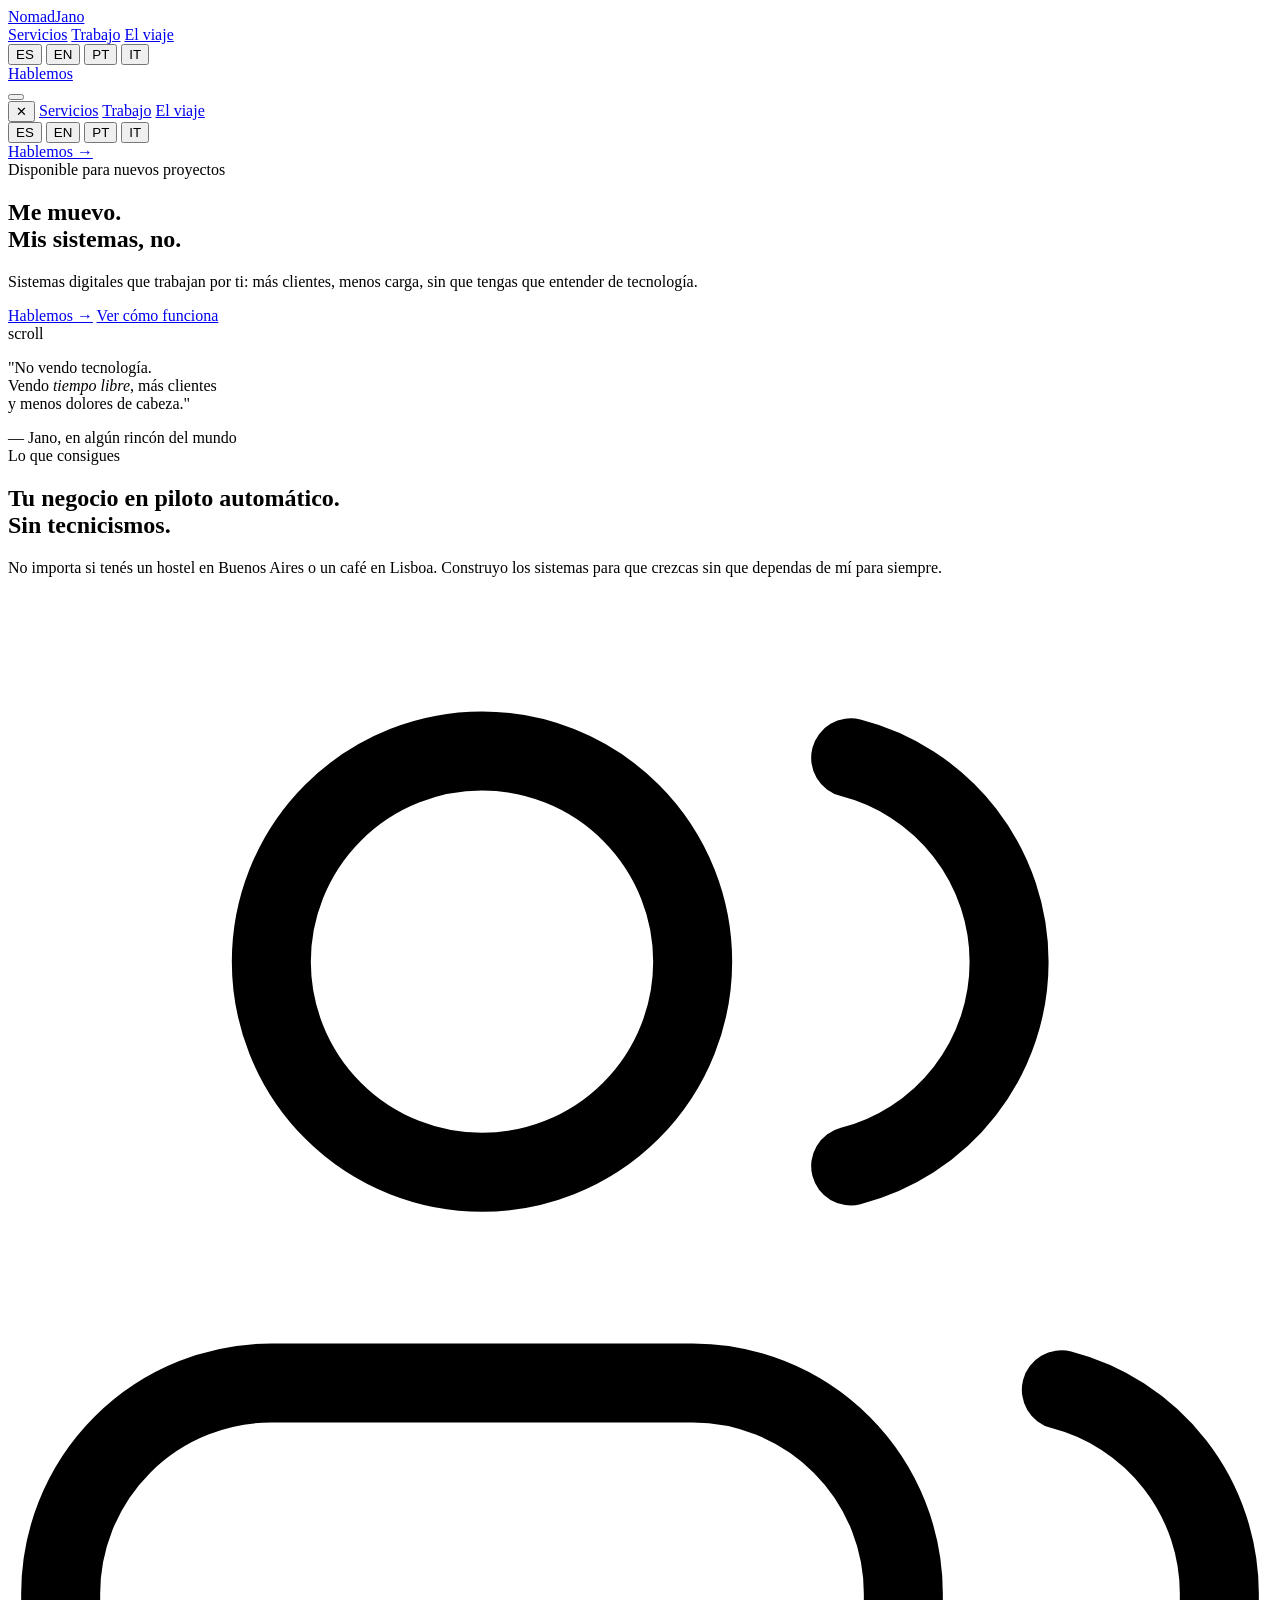
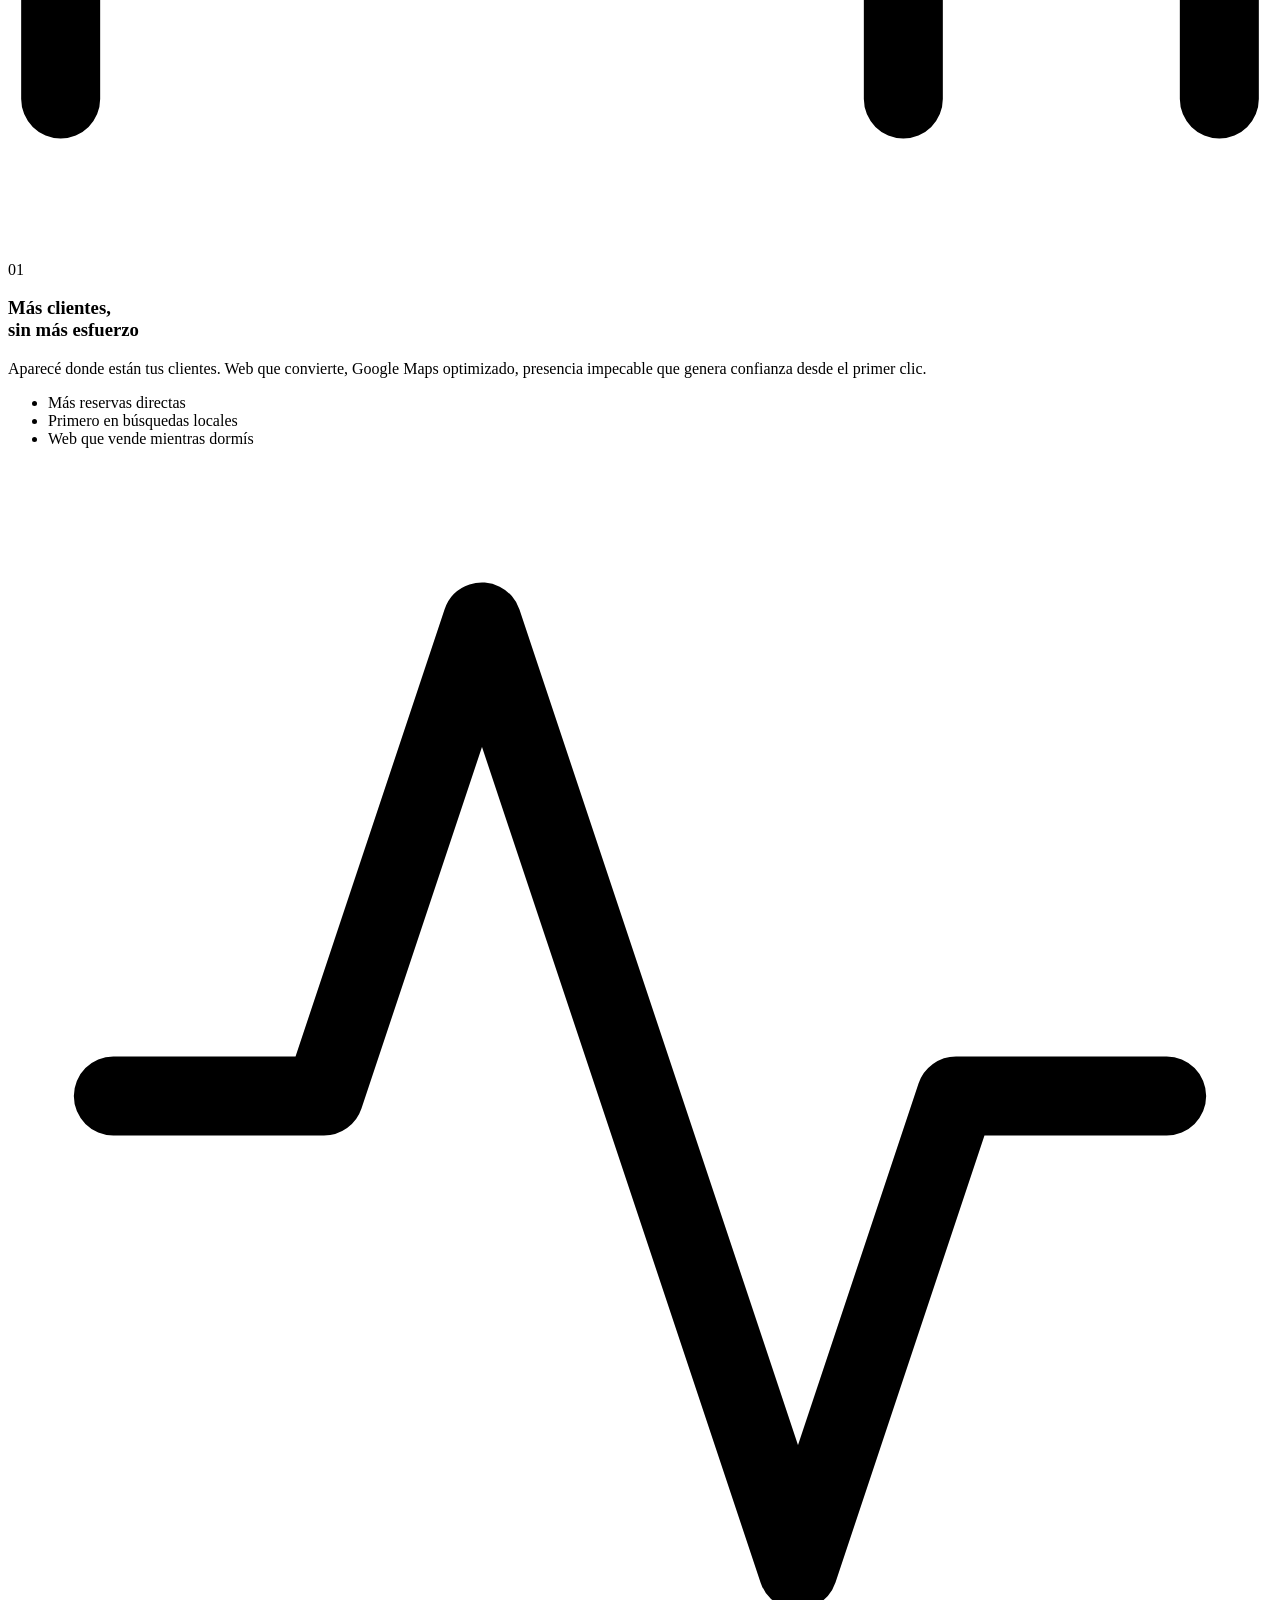
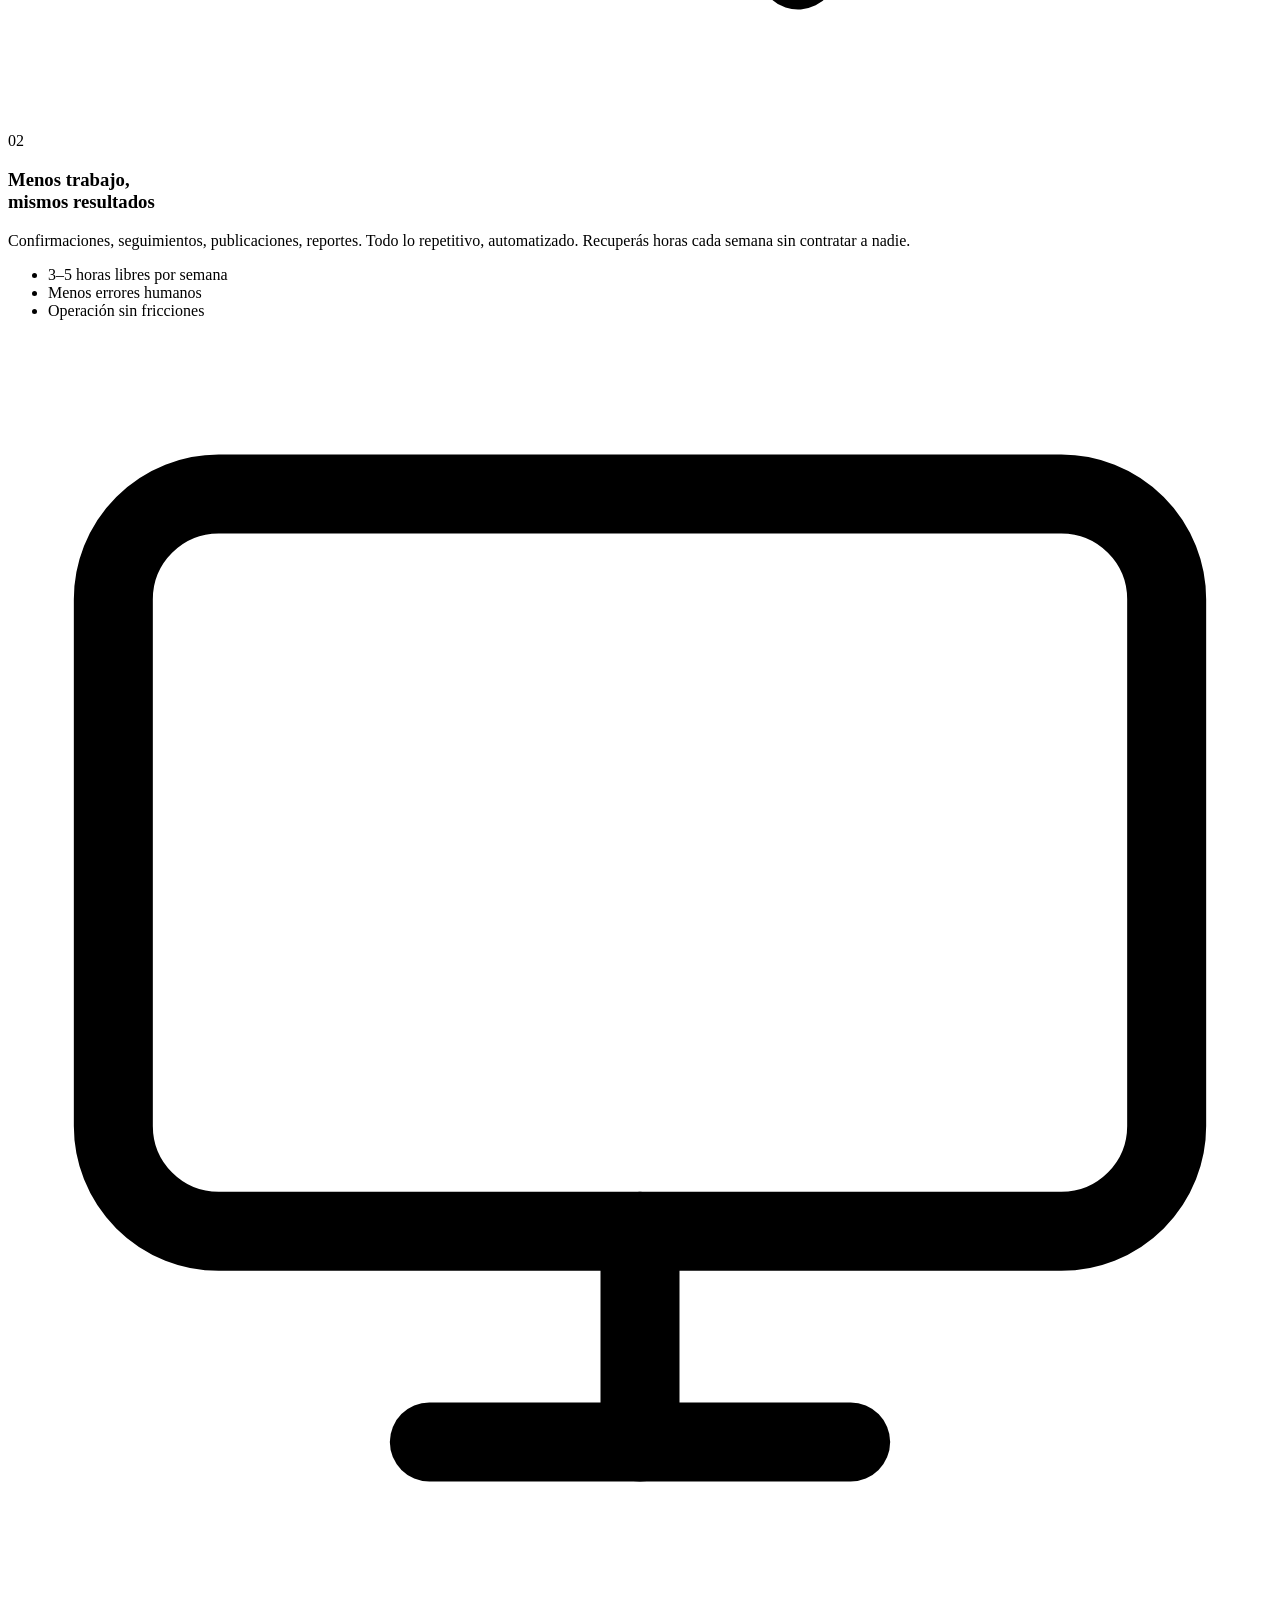
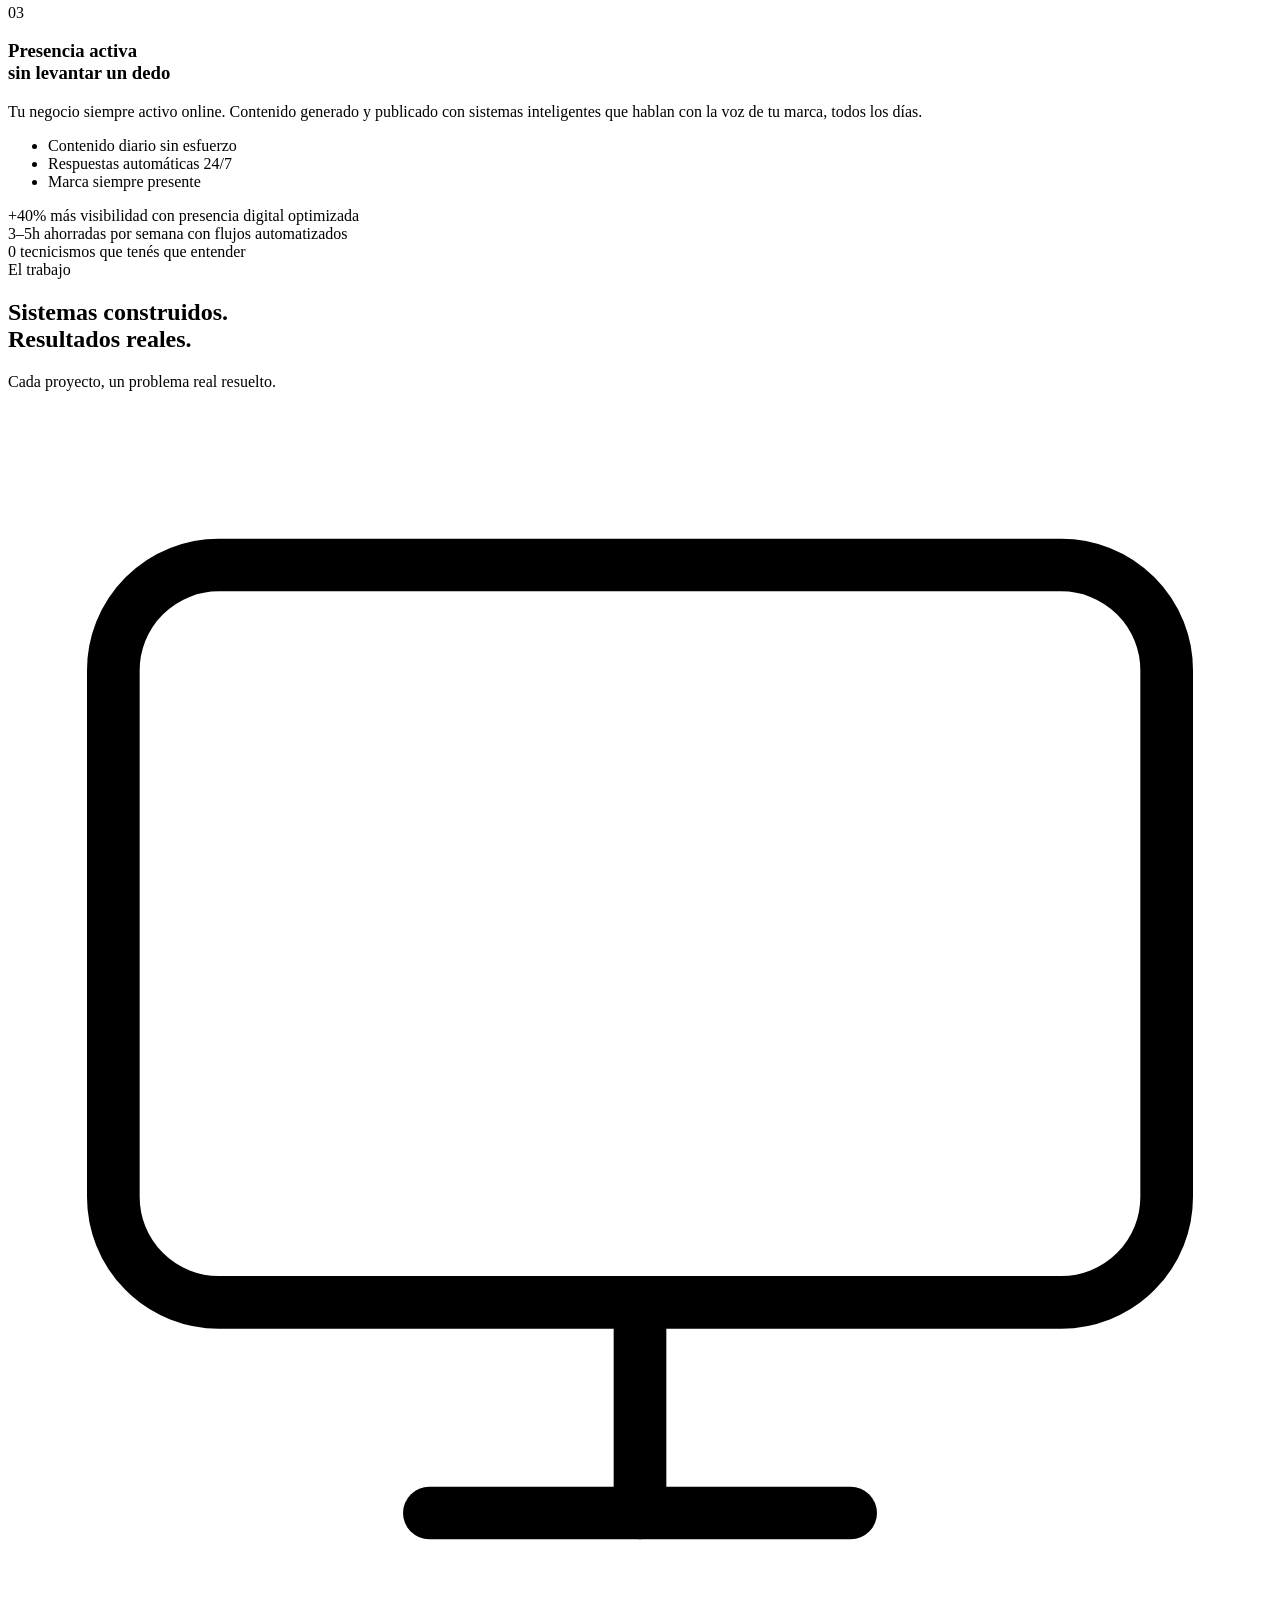
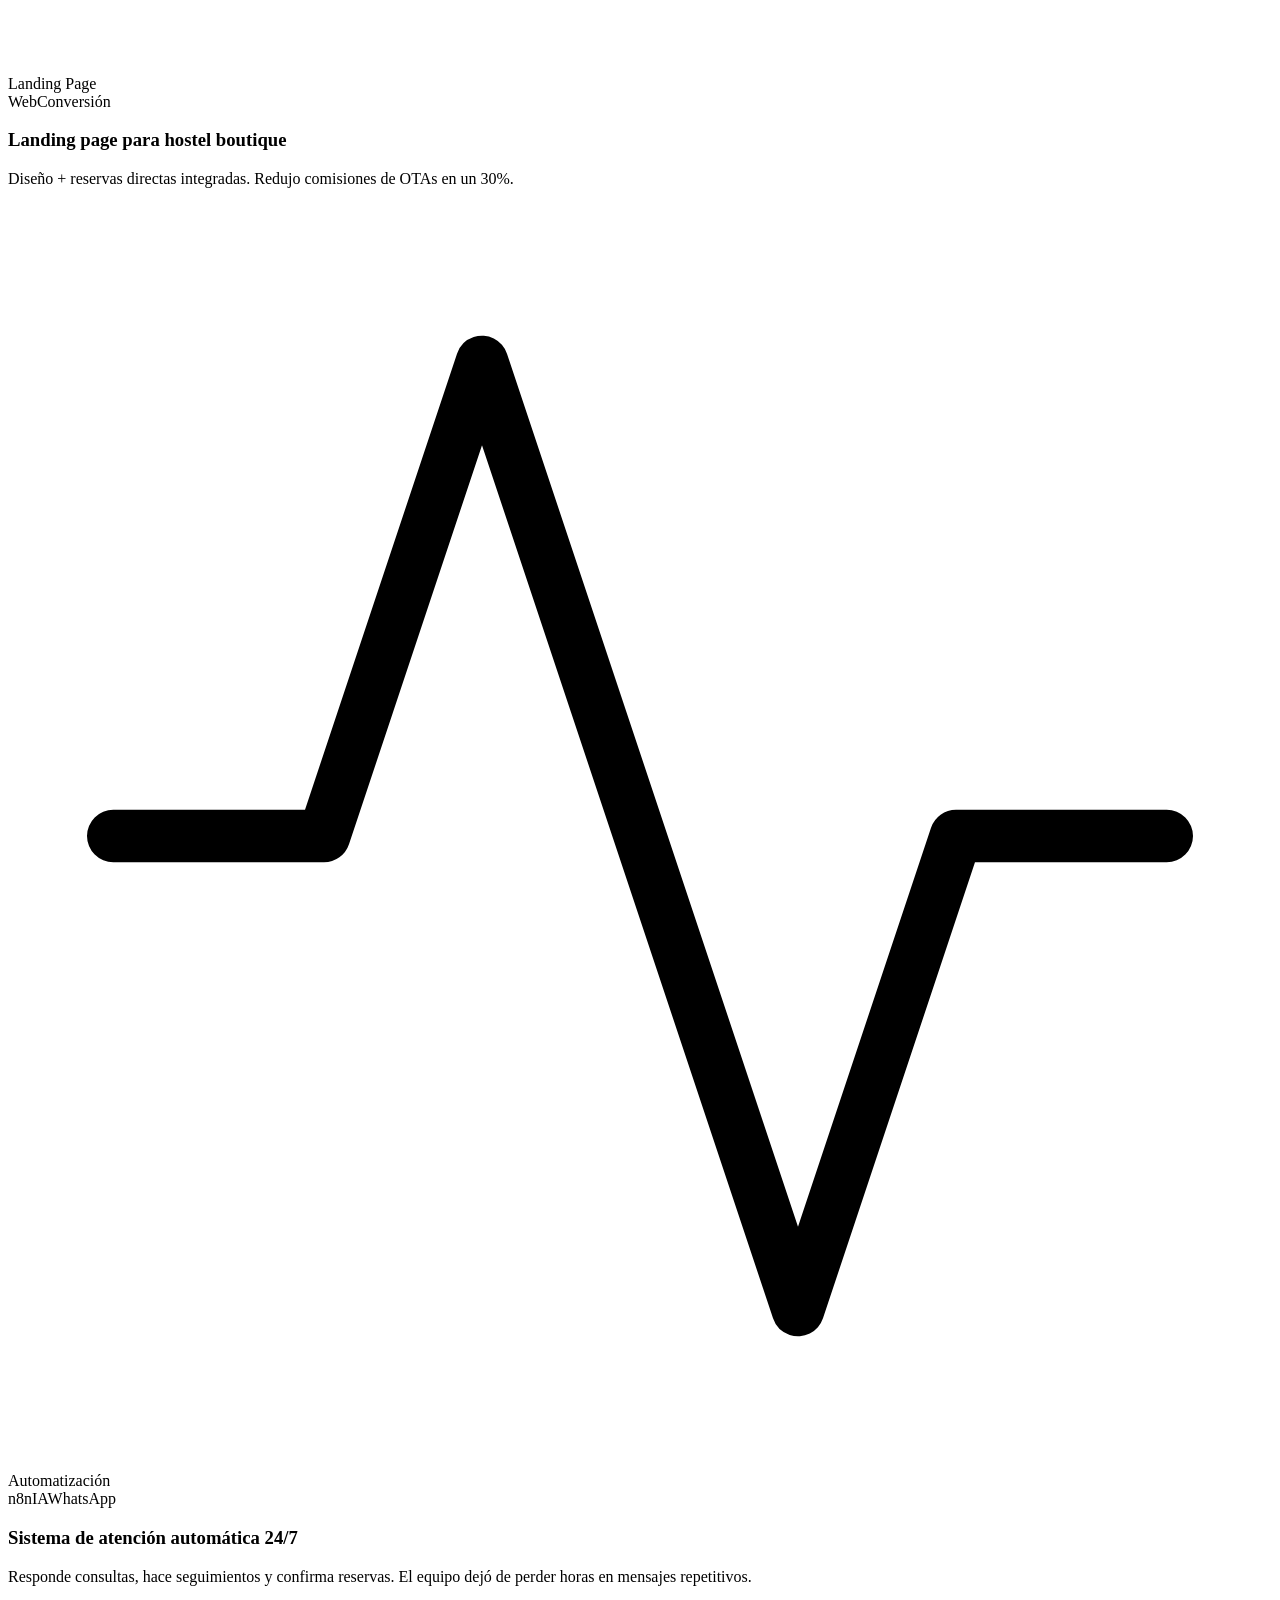
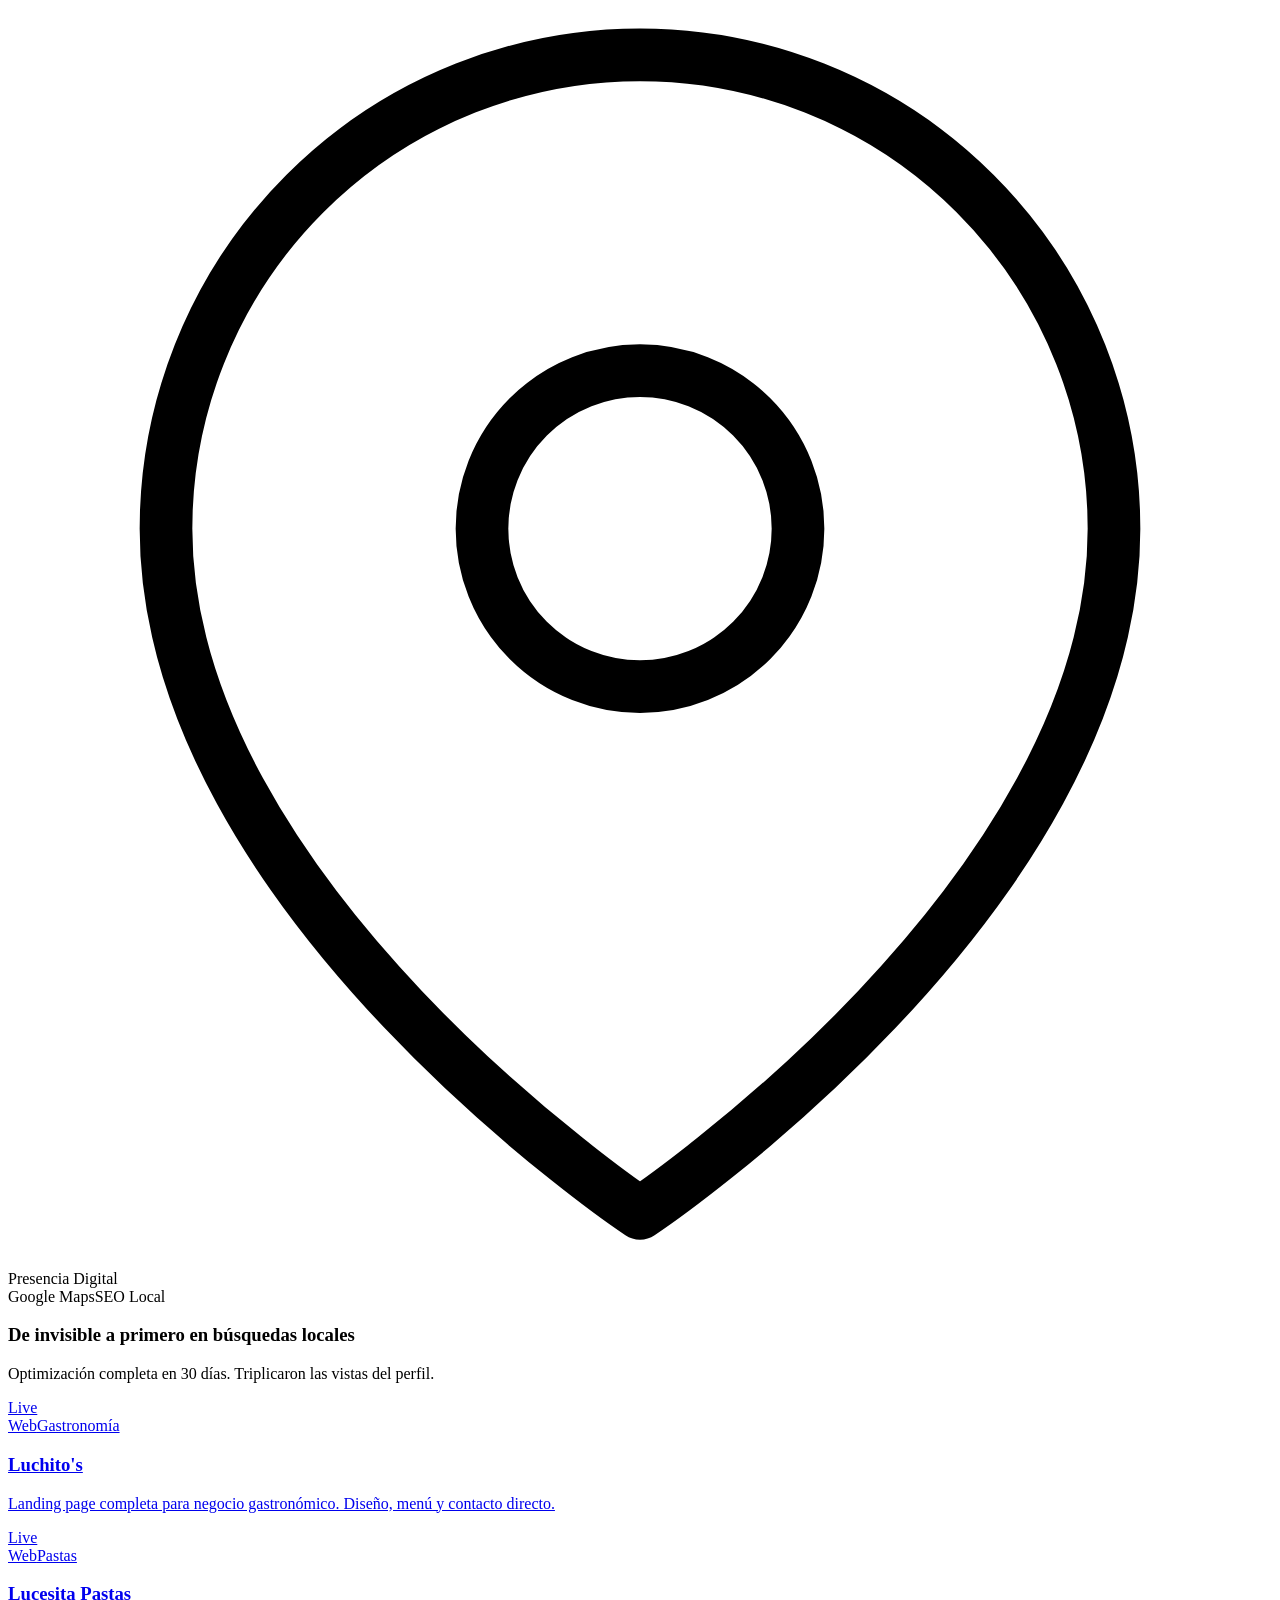
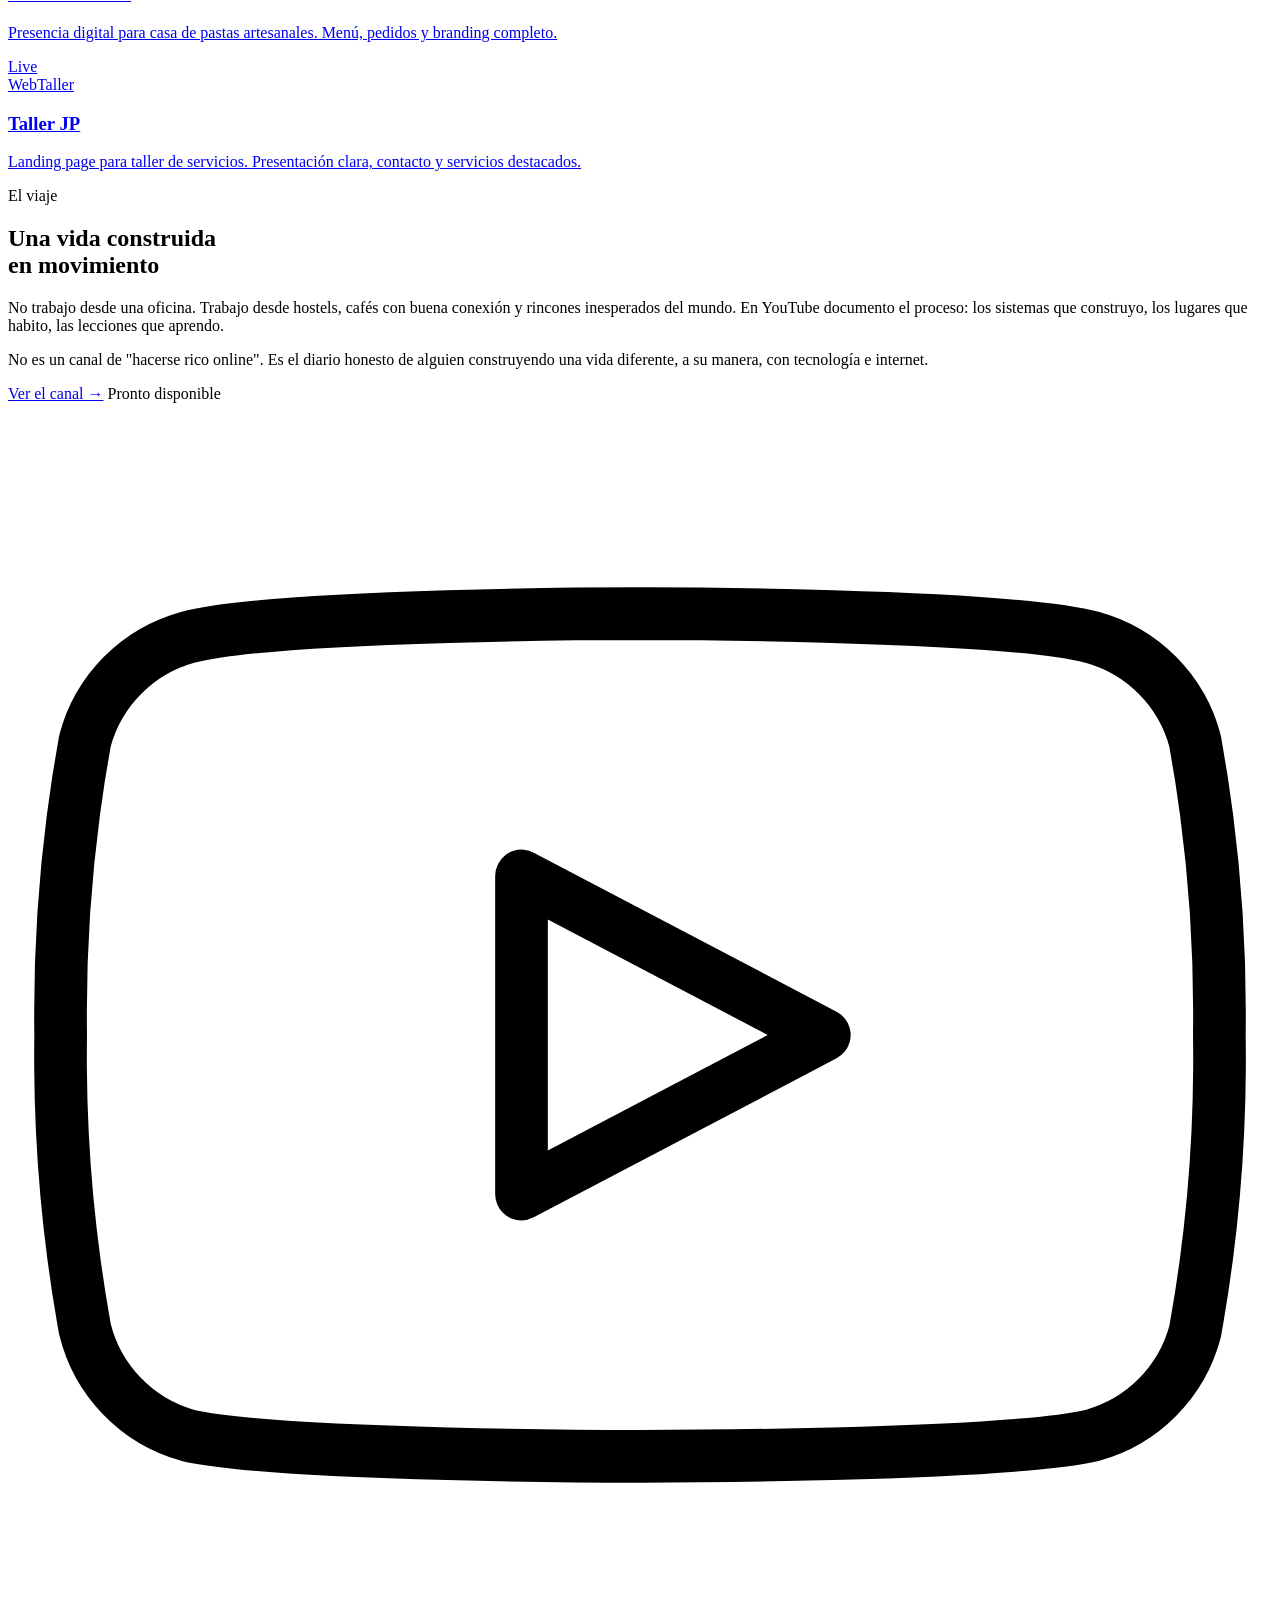
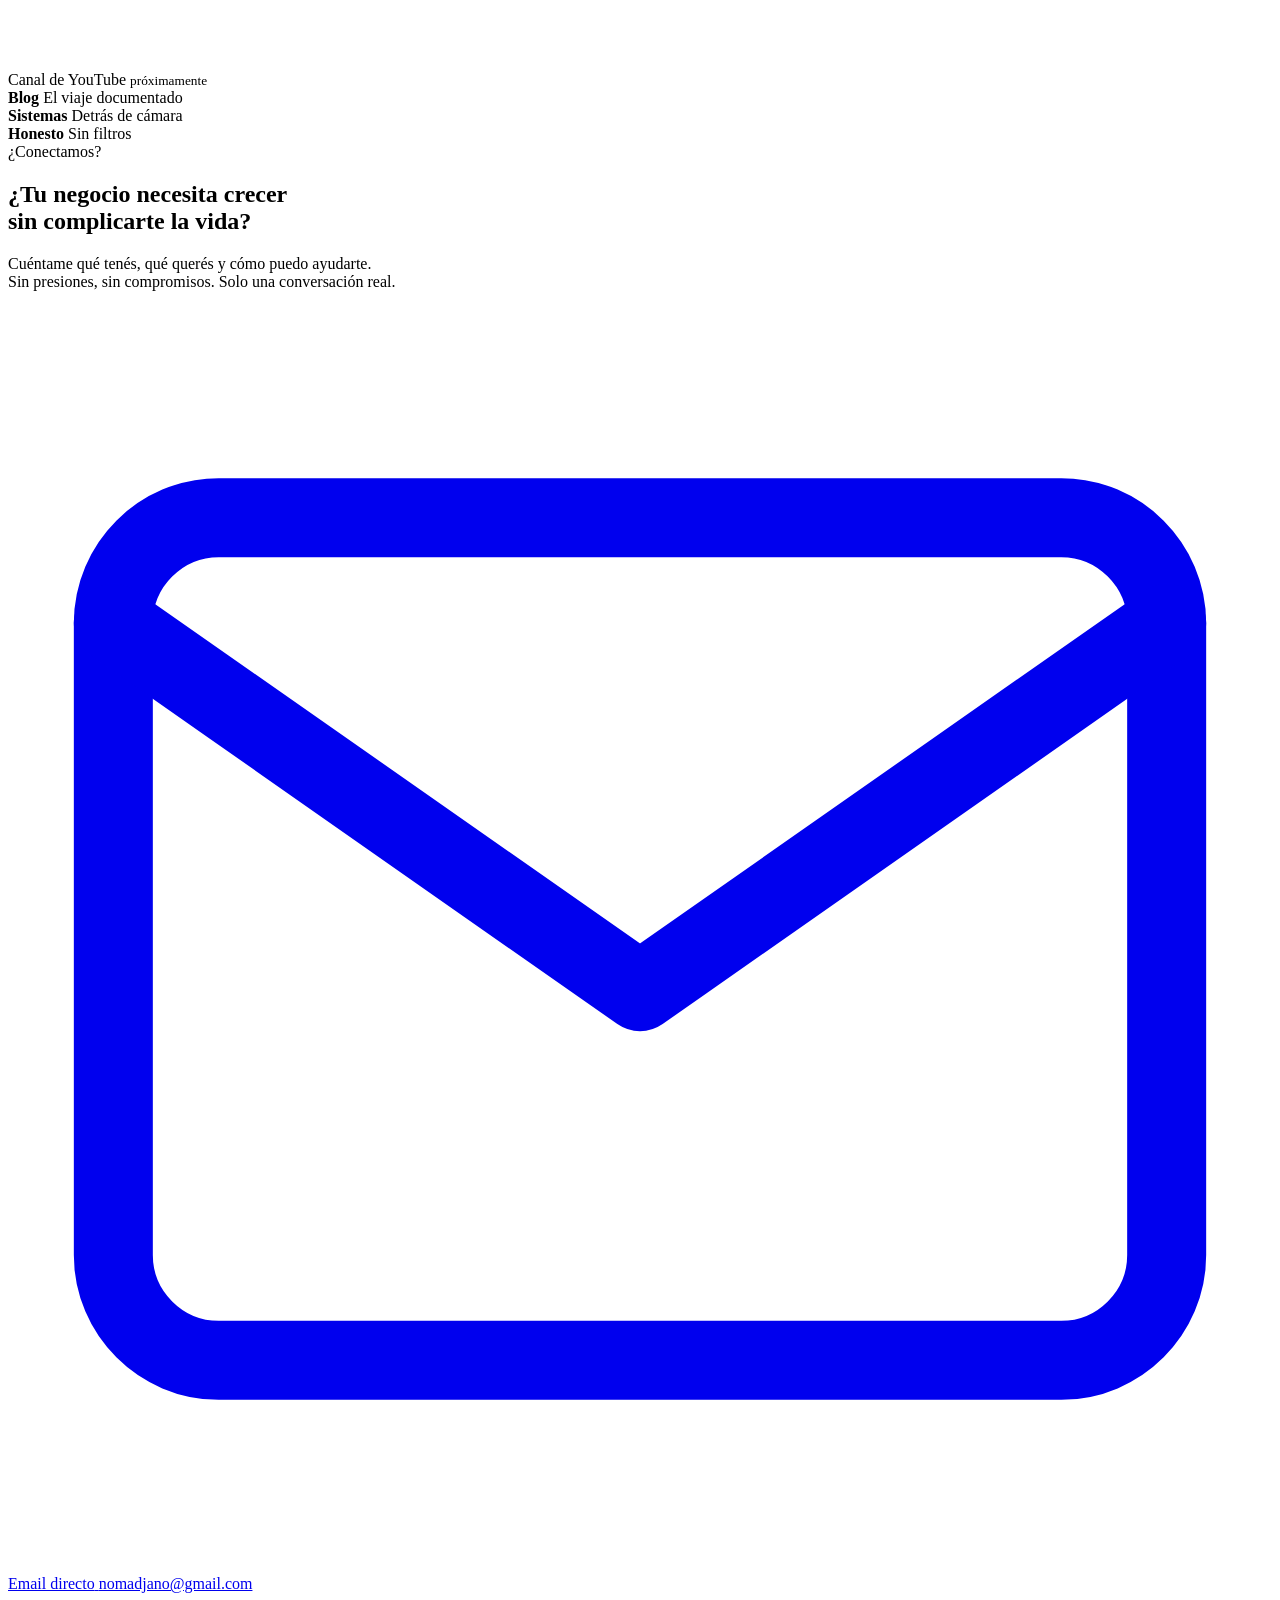
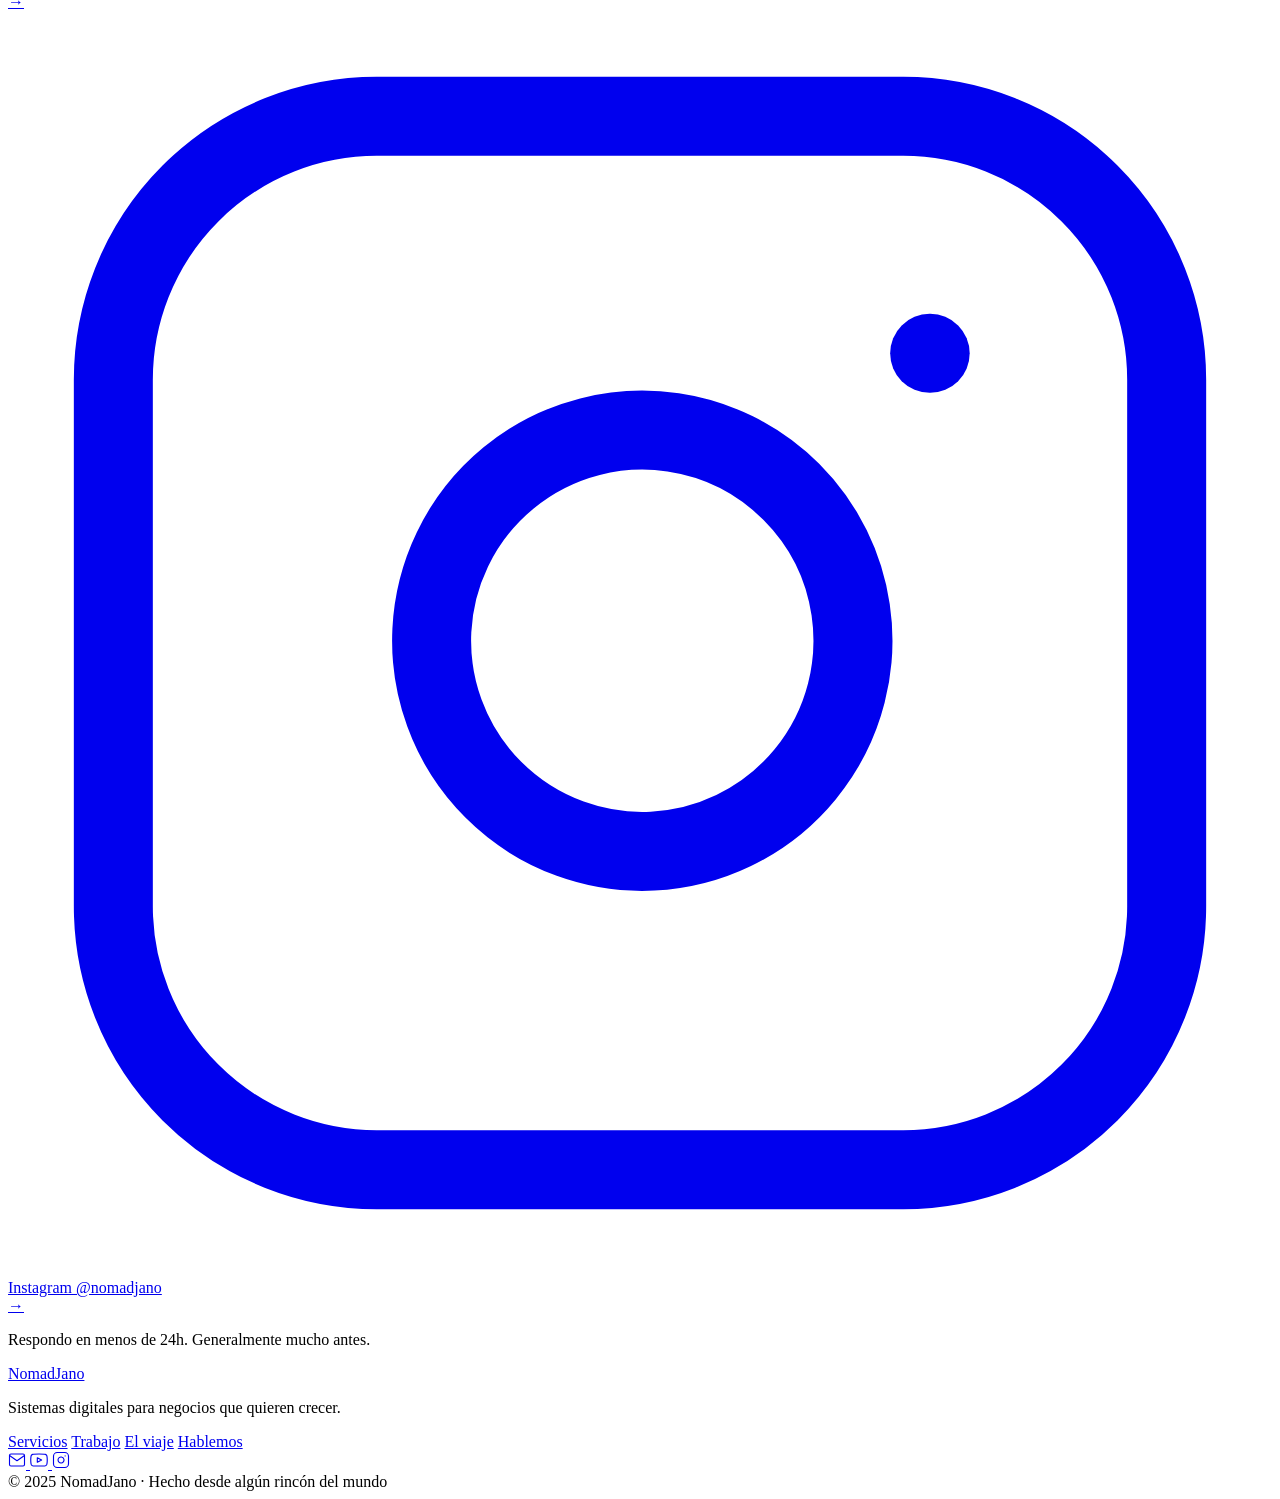
==== index.html @ 927fcb68 "Add files via upload" ====
<!DOCTYPE html>
<html lang="es">
<head>
  <meta charset="UTF-8">
  <meta name="viewport" content="width=device-width, initial-scale=1.0">
  <meta name="description" content="NomadJano — Presencia digital, automatizaciones y sistemas para hoteles, hostels, bares y cafes. Más clientes, menos trabajo.">
  <meta name="keywords" content="presencia digital, automatizaciones, landing pages, Google Maps, hoteles, hostels, bares, cafes, freelance, n8n, IA">
  <meta name="author" content="NomadJano">
  <meta name="robots" content="index, follow">
  <link rel="canonical" href="https://nomadjano.com/">

  <meta property="og:type" content="website">
  <meta property="og:url" content="https://nomadjano.com/">
  <meta property="og:title" content="NomadJano — Me muevo. Mis sistemas, no.">
  <meta property="og:description" content="Más clientes, menos trabajo. Presencia digital, automatizaciones y sistemas para negocios de hospitalidad.">
  <meta property="og:image" content="./assets/og-image.jpg">
  <meta property="og:site_name" content="NomadJano">

  <meta name="twitter:card" content="summary_large_image">
  <meta name="twitter:title" content="NomadJano — Me muevo. Mis sistemas, no.">
  <meta name="twitter:description" content="Más clientes, menos trabajo. Presencia digital, automatizaciones y sistemas para negocios de hospitalidad.">

  <title>NomadJano — Me muevo. Mis sistemas, no.</title>

  <link rel="icon" type="image/svg+xml" href="./assets/favicon.svg">
  <link rel="preconnect" href="https://fonts.googleapis.com">
  <link rel="preconnect" href="https://fonts.gstatic.com" crossorigin>
  <link href="https://fonts.googleapis.com/css2?family=Space+Grotesk:wght@300;400;500;600;700&family=Inter:ital,wght@0,300;0,400;0,500;1,400&display=swap" rel="stylesheet">
  <link rel="stylesheet" href="./assets/css/styles.css">
</head>
<body>

  <!-- PROGRESS BAR -->
  <div class="scroll-progress" id="scrollProgress" aria-hidden="true"></div>

  <!-- NAV -->
  <nav class="nav" id="nav">
    <div class="nav__container">
      <a href="#inicio" class="nav__logo">NomadJano</a>
      <div class="nav__links">
        <a href="#servicios" data-i18n="nav.services">Servicios</a>
        <a href="#trabajo" data-i18n="nav.work">Trabajo</a>
        <a href="#viaje" data-i18n="nav.journey">El viaje</a>
        <div class="lang-switcher" id="langSwitcher">
          <button class="lang-btn active" data-lang="es">ES</button>
          <button class="lang-btn" data-lang="en">EN</button>
          <button class="lang-btn" data-lang="pt">PT</button>
          <button class="lang-btn" data-lang="it">IT</button>
        </div>
        <a href="#contacto" class="nav__cta" data-i18n="nav.cta">Hablemos</a>
      </div>
      <button class="nav__menu-btn" id="menuBtn" aria-label="Abrir menú">
        <span></span><span></span><span></span>
      </button>
    </div>
  </nav>

  <!-- MOBILE MENU -->
  <div class="mobile-menu" id="mobileMenu" aria-hidden="true">
    <button class="mobile-menu__close" id="closeMenu" aria-label="Cerrar menú">✕</button>
    <a href="#servicios" class="mobile-menu__link" data-i18n="nav.services">Servicios</a>
    <a href="#trabajo" class="mobile-menu__link" data-i18n="nav.work">Trabajo</a>
    <a href="#viaje" class="mobile-menu__link" data-i18n="nav.journey">El viaje</a>
    <div class="lang-switcher lang-switcher--mobile" id="langSwitcherMobile">
      <button class="lang-btn active" data-lang="es">ES</button>
      <button class="lang-btn" data-lang="en">EN</button>
      <button class="lang-btn" data-lang="pt">PT</button>
      <button class="lang-btn" data-lang="it">IT</button>
    </div>
    <a href="#contacto" class="mobile-menu__link mobile-menu__cta" data-i18n="nav.cta">Hablemos →</a>
  </div>

  <!-- ======================================
       HERO
  ======================================= -->
  <section class="hero" id="inicio">
    <div class="hero__bg">
      <div class="hero__orb hero__orb--1"></div>
      <div class="hero__orb hero__orb--2"></div>
      <div class="hero__orb hero__orb--3"></div>
      <div class="hero__grid"></div>
    </div>

    <div class="hero__content" id="heroContent">
      <div class="hero__badge">
        <span class="hero__badge-dot"></span>
        <span data-i18n="hero.badge">Disponible para nuevos proyectos</span>
      </div>
      <h1 class="hero__title">
        <span data-i18n="hero.title">Me muevo.</span><br>
        <span class="hero__title-gradient" data-i18n="hero.titleGradient">Mis sistemas, no.</span>
      </h1>
      <p class="hero__subtitle" data-i18n="hero.subtitle">
        Sistemas digitales que trabajan por ti: más clientes, menos carga, sin que tengas que entender de tecnología.
      </p>
      <div class="hero__actions">
        <a href="#contacto" class="btn btn--primary" data-i18n="hero.cta1">Hablemos →</a>
        <a href="#servicios" class="btn btn--ghost" data-i18n="hero.cta2">Ver cómo funciona</a>
      </div>
    </div>

    <div class="hero__scroll-indicator">
      <span>scroll</span>
      <div class="hero__scroll-line"></div>
    </div>
  </section>

  <div class="section-divider" role="separator"></div>

  <!-- ======================================
       MANIFIESTO
  ======================================= -->
  <section class="manifiesto">
    <div class="container">
      <div class="reveal-fade">
        <p class="manifiesto__text" data-i18n-html="manifiesto.text">
          "No vendo tecnología.<br>
          Vendo <em>tiempo libre</em>, más clientes<br>
          y menos dolores de cabeza."
        </p>
        <span class="manifiesto__author" data-i18n="manifiesto.author">— Jano, en algún rincón del mundo</span>
      </div>
    </div>
  </section>

  <div class="section-divider" role="separator"></div>

  <!-- ======================================
       SERVICIOS
  ======================================= -->
  <section class="servicios" id="servicios">
    <div class="container">
      <div class="section-header">
        <span class="section-label reveal-up" data-i18n="s01.label">Lo que consigues</span>
        <h2 class="section-title reveal-clip">
          <span data-i18n="s01.title">Tu negocio en piloto automático.</span><br>
          <span class="gradient-text" data-i18n="s01.titleGradient">Sin tecnicismos.</span>
        </h2>
        <p class="section-subtitle reveal-up" data-i18n="s01.subtitle">
          No importa si tenés un hostel en Buenos Aires o un café en Lisboa.
          Construyo los sistemas para que crezcas sin que dependas de mí para siempre.
        </p>
      </div>

      <div class="servicios__grid">
        <div class="servicio-card">
          <div class="servicio-card__icon">
            <svg viewBox="0 0 24 24" fill="none" stroke="currentColor" stroke-width="1.5" stroke-linecap="round" stroke-linejoin="round">
              <path d="M17 21v-2a4 4 0 0 0-4-4H5a4 4 0 0 0-4 4v2"/>
              <circle cx="9" cy="7" r="4"/>
              <path d="M23 21v-2a4 4 0 0 0-3-3.87"/>
              <path d="M16 3.13a4 4 0 0 1 0 7.75"/>
            </svg>
          </div>
          <div class="servicio-card__number">01</div>
          <h3 class="servicio-card__title">
            <span data-i18n="srv01.title">Más clientes,</span><br>
            <span data-i18n="srv01.titleLine2">sin más esfuerzo</span>
          </h3>
          <p class="servicio-card__desc" data-i18n="srv01.desc">
            Aparecé donde están tus clientes. Web que convierte, Google Maps optimizado, presencia impecable que genera confianza desde el primer clic.
          </p>
          <ul class="servicio-card__tags">
            <li data-i18n="srv01.tag1">Más reservas directas</li>
            <li data-i18n="srv01.tag2">Primero en búsquedas locales</li>
            <li data-i18n="srv01.tag3">Web que vende mientras dormís</li>
          </ul>
        </div>

        <div class="servicio-card servicio-card--featured">
          <div class="servicio-card__icon">
            <svg viewBox="0 0 24 24" fill="none" stroke="currentColor" stroke-width="1.5" stroke-linecap="round" stroke-linejoin="round">
              <polyline points="22 12 18 12 15 21 9 3 6 12 2 12"/>
            </svg>
          </div>
          <div class="servicio-card__number">02</div>
          <h3 class="servicio-card__title">
            <span data-i18n="srv02.title">Menos trabajo,</span><br>
            <span data-i18n="srv02.titleLine2">mismos resultados</span>
          </h3>
          <p class="servicio-card__desc" data-i18n="srv02.desc">
            Confirmaciones, seguimientos, publicaciones, reportes. Todo lo repetitivo, automatizado. Recuperás horas cada semana sin contratar a nadie.
          </p>
          <ul class="servicio-card__tags">
            <li data-i18n="srv02.tag1">3–5 horas libres por semana</li>
            <li data-i18n="srv02.tag2">Menos errores humanos</li>
            <li data-i18n="srv02.tag3">Operación sin fricciones</li>
          </ul>
        </div>

        <div class="servicio-card">
          <div class="servicio-card__icon">
            <svg viewBox="0 0 24 24" fill="none" stroke="currentColor" stroke-width="1.5" stroke-linecap="round" stroke-linejoin="round">
              <rect x="2" y="3" width="20" height="14" rx="2" ry="2"/>
              <line x1="8" y1="21" x2="16" y2="21"/>
              <line x1="12" y1="17" x2="12" y2="21"/>
            </svg>
          </div>
          <div class="servicio-card__number">03</div>
          <h3 class="servicio-card__title">
            <span data-i18n="srv03.title">Presencia activa</span><br>
            <span data-i18n="srv03.titleLine2">sin levantar un dedo</span>
          </h3>
          <p class="servicio-card__desc" data-i18n="srv03.desc">
            Tu negocio siempre activo online. Contenido generado y publicado con sistemas inteligentes que hablan con la voz de tu marca, todos los días.
          </p>
          <ul class="servicio-card__tags">
            <li data-i18n="srv03.tag1">Contenido diario sin esfuerzo</li>
            <li data-i18n="srv03.tag2">Respuestas automáticas 24/7</li>
            <li data-i18n="srv03.tag3">Marca siempre presente</li>
          </ul>
        </div>
      </div>
    </div>
  </section>

  <div class="section-divider" role="separator"></div>

  <!-- ======================================
       NÚMEROS
  ======================================= -->
  <section class="numeros">
    <div class="container">
      <div class="numeros__grid">
        <div class="numero reveal-up">
          <span class="numero__value" data-count-target="40" data-count-prefix="+" data-count-suffix="%" data-i18n="num01.value">+40%</span>
          <span class="numero__label" data-i18n="num01.label">más visibilidad con presencia digital optimizada</span>
        </div>
        <div class="numero reveal-up">
          <span class="numero__value numero__value--typewriter" data-i18n="num02.value">3–5h</span>
          <span class="numero__label" data-i18n="num02.label">ahorradas por semana con flujos automatizados</span>
        </div>
        <div class="numero reveal-up">
          <span class="numero__value" data-count-target="0" data-i18n="num03.value">0</span>
          <span class="numero__label" data-i18n="num03.label">tecnicismos que tenés que entender</span>
        </div>
      </div>
    </div>
  </section>

  <div class="section-divider" role="separator"></div>

  <!-- ======================================
       TRABAJO / PORTFOLIO
  ======================================= -->
  <section class="trabajo" id="trabajo">
    <div class="container">
      <div class="section-header">
        <span class="section-label reveal-up" data-i18n="work.label">El trabajo</span>
        <h2 class="section-title reveal-clip">
          <span data-i18n="work.title">Sistemas construidos.</span><br>
          <span data-i18n="work.titleLine2">Resultados reales.</span>
        </h2>
        <p class="section-subtitle reveal-up" data-i18n="work.subtitle">Cada proyecto, un problema real resuelto.</p>
      </div>

      <div class="trabajo__grid">

        <div class="proyecto-card">
          <div class="proyecto-card__visual">
            <div class="proyecto-card__placeholder-inner">
              <svg viewBox="0 0 24 24" fill="none" stroke="currentColor" stroke-width="1" stroke-linecap="round" stroke-linejoin="round">
                <rect x="2" y="3" width="20" height="14" rx="2"/>
                <line x1="8" y1="21" x2="16" y2="21"/>
                <line x1="12" y1="17" x2="12" y2="21"/>
              </svg>
              <span>Landing Page</span>
            </div>
          </div>
          <div class="proyecto-card__content">
            <div class="proyecto-card__tags"><span class="tag">Web</span><span class="tag">Conversión</span></div>
            <h3 class="proyecto-card__title">Landing page para hostel boutique</h3>
            <p class="proyecto-card__desc">Diseño + reservas directas integradas. Redujo comisiones de OTAs en un 30%.</p>
          </div>
        </div>

        <div class="proyecto-card proyecto-card--large">
          <div class="proyecto-card__visual">
            <div class="proyecto-card__placeholder-inner">
              <svg viewBox="0 0 24 24" fill="none" stroke="currentColor" stroke-width="1" stroke-linecap="round" stroke-linejoin="round">
                <polyline points="22 12 18 12 15 21 9 3 6 12 2 12"/>
              </svg>
              <span>Automatización</span>
            </div>
          </div>
          <div class="proyecto-card__content">
            <div class="proyecto-card__tags"><span class="tag">n8n</span><span class="tag">IA</span><span class="tag">WhatsApp</span></div>
            <h3 class="proyecto-card__title">Sistema de atención automática 24/7</h3>
            <p class="proyecto-card__desc">Responde consultas, hace seguimientos y confirma reservas. El equipo dejó de perder horas en mensajes repetitivos.</p>
          </div>
        </div>

        <div class="proyecto-card">
          <div class="proyecto-card__visual">
            <div class="proyecto-card__placeholder-inner">
              <svg viewBox="0 0 24 24" fill="none" stroke="currentColor" stroke-width="1" stroke-linecap="round" stroke-linejoin="round">
                <path d="M21 10c0 7-9 13-9 13s-9-6-9-13a9 9 0 0 1 18 0z"/>
                <circle cx="12" cy="10" r="3"/>
              </svg>
              <span>Presencia Digital</span>
            </div>
          </div>
          <div class="proyecto-card__content">
            <div class="proyecto-card__tags"><span class="tag">Google Maps</span><span class="tag">SEO Local</span></div>
            <h3 class="proyecto-card__title">De invisible a primero en búsquedas locales</h3>
            <p class="proyecto-card__desc">Optimización completa en 30 días. Triplicaron las vistas del perfil.</p>
          </div>
        </div>

        <a href="https://luchitos.vercel.app/" target="_blank" rel="noopener noreferrer" class="proyecto-card proyecto-card--live">
          <div class="proyecto-card__visual proyecto-card__visual--screenshot">
            <div class="proyecto-card__skeleton"></div>
            <img
              src="https://api.microlink.io/?url=https%3A%2F%2Fluchitos.vercel.app%2F&screenshot=true&meta=false&embed=screenshot.url"
              alt="Preview Luchito's"
              class="proyecto-card__screenshot"
              loading="lazy"
              onerror="this.style.display='none'"
            >
            <span class="proyecto-card__live-badge">
              <span class="proyecto-card__live-dot"></span>
              Live
            </span>
          </div>
          <div class="proyecto-card__content">
            <div class="proyecto-card__tags"><span class="tag">Web</span><span class="tag">Gastronomía</span></div>
            <h3 class="proyecto-card__title">Luchito's</h3>
            <p class="proyecto-card__desc">Landing page completa para negocio gastronómico. Diseño, menú y contacto directo.</p>
          </div>
        </a>

        <a href="https://lucesitapastas.vercel.app/" target="_blank" rel="noopener noreferrer" class="proyecto-card proyecto-card--live">
          <div class="proyecto-card__visual proyecto-card__visual--screenshot">
            <div class="proyecto-card__skeleton"></div>
            <img
              src="https://api.microlink.io/?url=https%3A%2F%2Flucesitapastas.vercel.app%2F&screenshot=true&meta=false&embed=screenshot.url"
              alt="Preview Lucesita Pastas"
              class="proyecto-card__screenshot"
              loading="lazy"
              onerror="this.style.display='none'"
            >
            <span class="proyecto-card__live-badge">
              <span class="proyecto-card__live-dot"></span>
              Live
            </span>
          </div>
          <div class="proyecto-card__content">
            <div class="proyecto-card__tags"><span class="tag">Web</span><span class="tag">Pastas</span></div>
            <h3 class="proyecto-card__title">Lucesita Pastas</h3>
            <p class="proyecto-card__desc">Presencia digital para casa de pastas artesanales. Menú, pedidos y branding completo.</p>
          </div>
        </a>

        <a href="https://tallerjp-flax.vercel.app/" target="_blank" rel="noopener noreferrer" class="proyecto-card proyecto-card--live">
          <div class="proyecto-card__visual proyecto-card__visual--screenshot">
            <div class="proyecto-card__skeleton"></div>
            <img
              src="https://api.microlink.io/?url=https%3A%2F%2Ftallerjp-flax.vercel.app%2F&screenshot=true&meta=false&embed=screenshot.url"
              alt="Preview Taller JP"
              class="proyecto-card__screenshot"
              loading="lazy"
              onerror="this.style.display='none'"
            >
            <span class="proyecto-card__live-badge">
              <span class="proyecto-card__live-dot"></span>
              Live
            </span>
          </div>
          <div class="proyecto-card__content">
            <div class="proyecto-card__tags"><span class="tag">Web</span><span class="tag">Taller</span></div>
            <h3 class="proyecto-card__title">Taller JP</h3>
            <p class="proyecto-card__desc">Landing page para taller de servicios. Presentación clara, contacto y servicios destacados.</p>
          </div>
        </a>

      </div>
    </div>
  </section>

  <div class="section-divider" role="separator"></div>

  <!-- ======================================
       EL VIAJE
  ======================================= -->
  <section class="viaje" id="viaje">
    <div class="viaje__bg">
      <div class="viaje__orb"></div>
    </div>
    <div class="container">
      <div class="viaje__content">
        <div class="viaje__text reveal-up">
          <span class="section-label" data-i18n="journey.label">El viaje</span>
          <h2 class="section-title reveal-clip">
            <span data-i18n="journey.title">Una vida construida</span><br>
            <span class="gradient-text" data-i18n="journey.titleGradient">en movimiento</span>
          </h2>
          <p class="viaje__desc" data-i18n="journey.desc1">
            No trabajo desde una oficina. Trabajo desde hostels, cafés con buena conexión y rincones inesperados del mundo. En YouTube documento el proceso: los sistemas que construyo, los lugares que habito, las lecciones que aprendo.
          </p>
          <p class="viaje__desc" data-i18n="journey.desc2">
            No es un canal de "hacerse rico online". Es el diario honesto de alguien construyendo una vida diferente, a su manera, con tecnología e internet.
          </p>
          <div class="viaje__actions">
            <a href="https://youtube.com/@nomadjano" target="_blank" rel="noopener noreferrer" class="btn btn--primary" data-i18n="journey.btn">Ver el canal →</a>
            <span class="viaje__badge">
              <span class="viaje__badge-dot"></span>
              <span data-i18n="journey.badge">Pronto disponible</span>
            </span>
          </div>
        </div>
        <div class="viaje__visual reveal-up">
          <div class="viaje__card">
            <div class="viaje__card-inner">
              <svg viewBox="0 0 24 24" fill="none" stroke="currentColor" stroke-width="1" stroke-linecap="round" stroke-linejoin="round">
                <path d="M22.54 6.42a2.78 2.78 0 0 0-1.95-1.97C18.88 4 12 4 12 4s-6.88 0-8.59.45A2.78 2.78 0 0 0 1.46 6.42 29 29 0 0 0 1 12a29 29 0 0 0 .46 5.58A2.78 2.78 0 0 0 3.41 19.6C5.12 20 12 20 12 20s6.88 0 8.59-.4a2.78 2.78 0 0 0 1.95-1.97A29 29 0 0 0 23 12a29 29 0 0 0-.46-5.58z"/>
                <polygon points="9.75 15.02 15.5 12 9.75 8.98 9.75 15.02"/>
              </svg>
              <span data-i18n="journey.cardTitle">Canal de YouTube</span>
              <small data-i18n="journey.cardSoon">próximamente</small>
            </div>
          </div>
          <div class="viaje__stats">
            <div class="viaje__stat">
              <strong data-i18n="journey.stat1title">Blog</strong>
              <span data-i18n="journey.stat1sub">El viaje documentado</span>
            </div>
            <div class="viaje__stat">
              <strong data-i18n="journey.stat2title">Sistemas</strong>
              <span data-i18n="journey.stat2sub">Detrás de cámara</span>
            </div>
            <div class="viaje__stat">
              <strong data-i18n="journey.stat3title">Honesto</strong>
              <span data-i18n="journey.stat3sub">Sin filtros</span>
            </div>
          </div>
        </div>
      </div>
    </div>
  </section>

  <div class="section-divider" role="separator"></div>

  <!-- ======================================
       CONTACTO
  ======================================= -->
  <section class="contacto" id="contacto">
    <div class="container">
      <div class="contacto__inner reveal-up">
        <span class="section-label" data-i18n="contact.label">¿Conectamos?</span>
        <h2 class="contacto__title">
          <span data-i18n="contact.title">¿Tu negocio necesita crecer</span><br>
          <span class="gradient-text" data-i18n="contact.titleGradient">sin complicarte la vida?</span>
        </h2>
        <p class="contacto__desc" data-i18n="contact.desc">
          Cuéntame qué tenés, qué querés y cómo puedo ayudarte.<br>
          Sin presiones, sin compromisos. Solo una conversación real.
        </p>

        <div class="contacto__options">
          <a href="mailto:nomadjano@gmail.com" class="contacto-option">
            <div class="contacto-option__icon">
              <svg viewBox="0 0 24 24" fill="none" stroke="currentColor" stroke-width="1.5" stroke-linecap="round" stroke-linejoin="round">
                <path d="M4 4h16c1.1 0 2 .9 2 2v12c0 1.1-.9 2-2 2H4c-1.1 0-2-.9-2-2V6c0-1.1.9-2 2-2z"/>
                <polyline points="22,6 12,13 2,6"/>
              </svg>
            </div>
            <div class="contacto-option__text">
              <span class="contacto-option__label" data-i18n="contact.email.label">Email directo</span>
              <span class="contacto-option__value" data-i18n="contact.email.value">nomadjano@gmail.com</span>
            </div>
            <span class="contacto-option__arrow">→</span>
          </a>

          <a href="https://instagram.com/nomadjano" target="_blank" rel="noopener noreferrer" class="contacto-option">
            <div class="contacto-option__icon">
              <svg viewBox="0 0 24 24" fill="none" stroke="currentColor" stroke-width="1.5" stroke-linecap="round" stroke-linejoin="round">
                <rect x="2" y="2" width="20" height="20" rx="5" ry="5"/>
                <path d="M16 11.37A4 4 0 1 1 12.63 8 4 4 0 0 1 16 11.37z"/>
                <line x1="17.5" y1="6.5" x2="17.51" y2="6.5"/>
              </svg>
            </div>
            <div class="contacto-option__text">
              <span class="contacto-option__label" data-i18n="contact.ig.label">Instagram</span>
              <span class="contacto-option__value" data-i18n="contact.ig.value">@nomadjano</span>
            </div>
            <span class="contacto-option__arrow">→</span>
          </a>
        </div>

        <p class="contacto__micro" data-i18n="contact.micro">Respondo en menos de 24h. Generalmente mucho antes.</p>
      </div>
    </div>
  </section>

  <!-- ======================================
       FOOTER
  ======================================= -->
  <footer class="footer">
    <div class="container">
      <div class="footer__content">
        <div class="footer__brand">
          <a href="#inicio" class="footer__logo">NomadJano</a>
          <p class="footer__tagline" data-i18n="footer.tagline">Sistemas digitales para negocios que quieren crecer.</p>
        </div>
        <nav class="footer__nav" aria-label="Footer navigation">
          <a href="#servicios" data-i18n="nav.services">Servicios</a>
          <a href="#trabajo" data-i18n="nav.work">Trabajo</a>
          <a href="#viaje" data-i18n="nav.journey">El viaje</a>
          <a href="#contacto" data-i18n="nav.cta">Hablemos</a>
        </nav>
        <div class="footer__social">
          <a href="mailto:nomadjano@gmail.com" aria-label="Email">
            <svg viewBox="0 0 24 24" fill="none" stroke="currentColor" stroke-width="1.5" stroke-linecap="round" stroke-linejoin="round" width="18" height="18">
              <path d="M4 4h16c1.1 0 2 .9 2 2v12c0 1.1-.9 2-2 2H4c-1.1 0-2-.9-2-2V6c0-1.1.9-2 2-2z"/>
              <polyline points="22,6 12,13 2,6"/>
            </svg>
          </a>
          <a href="https://youtube.com/@nomadjano" target="_blank" rel="noopener noreferrer" aria-label="YouTube">
            <svg viewBox="0 0 24 24" fill="none" stroke="currentColor" stroke-width="1.5" stroke-linecap="round" stroke-linejoin="round" width="18" height="18">
              <path d="M22.54 6.42a2.78 2.78 0 0 0-1.95-1.97C18.88 4 12 4 12 4s-6.88 0-8.59.45A2.78 2.78 0 0 0 1.46 6.42 29 29 0 0 0 1 12a29 29 0 0 0 .46 5.58A2.78 2.78 0 0 0 3.41 19.6C5.12 20 12 20 12 20s6.88 0 8.59-.4a2.78 2.78 0 0 0 1.95-1.97A29 29 0 0 0 23 12a29 29 0 0 0-.46-5.58z"/>
              <polygon points="9.75 15.02 15.5 12 9.75 8.98 9.75 15.02"/>
            </svg>
          </a>
          <a href="https://instagram.com/nomadjano" target="_blank" rel="noopener noreferrer" aria-label="Instagram">
            <svg viewBox="0 0 24 24" fill="none" stroke="currentColor" stroke-width="1.5" stroke-linecap="round" stroke-linejoin="round" width="18" height="18">
              <rect x="2" y="2" width="20" height="20" rx="5" ry="5"/>
              <path d="M16 11.37A4 4 0 1 1 12.63 8 4 4 0 0 1 16 11.37z"/>
              <line x1="17.5" y1="6.5" x2="17.51" y2="6.5"/>
            </svg>
          </a>
        </div>
      </div>
      <div class="footer__bottom">
        <span data-i18n="footer.copyright">© 2025 NomadJano</span>
        <span class="footer__separator">·</span>
        <span data-i18n="footer.made">Hecho desde algún rincón del mundo</span>
      </div>
    </div>
  </footer>

  <script src="./assets/js/i18n.js"></script>
  <script src="./assets/js/main.js"></script>
</body>
</html>
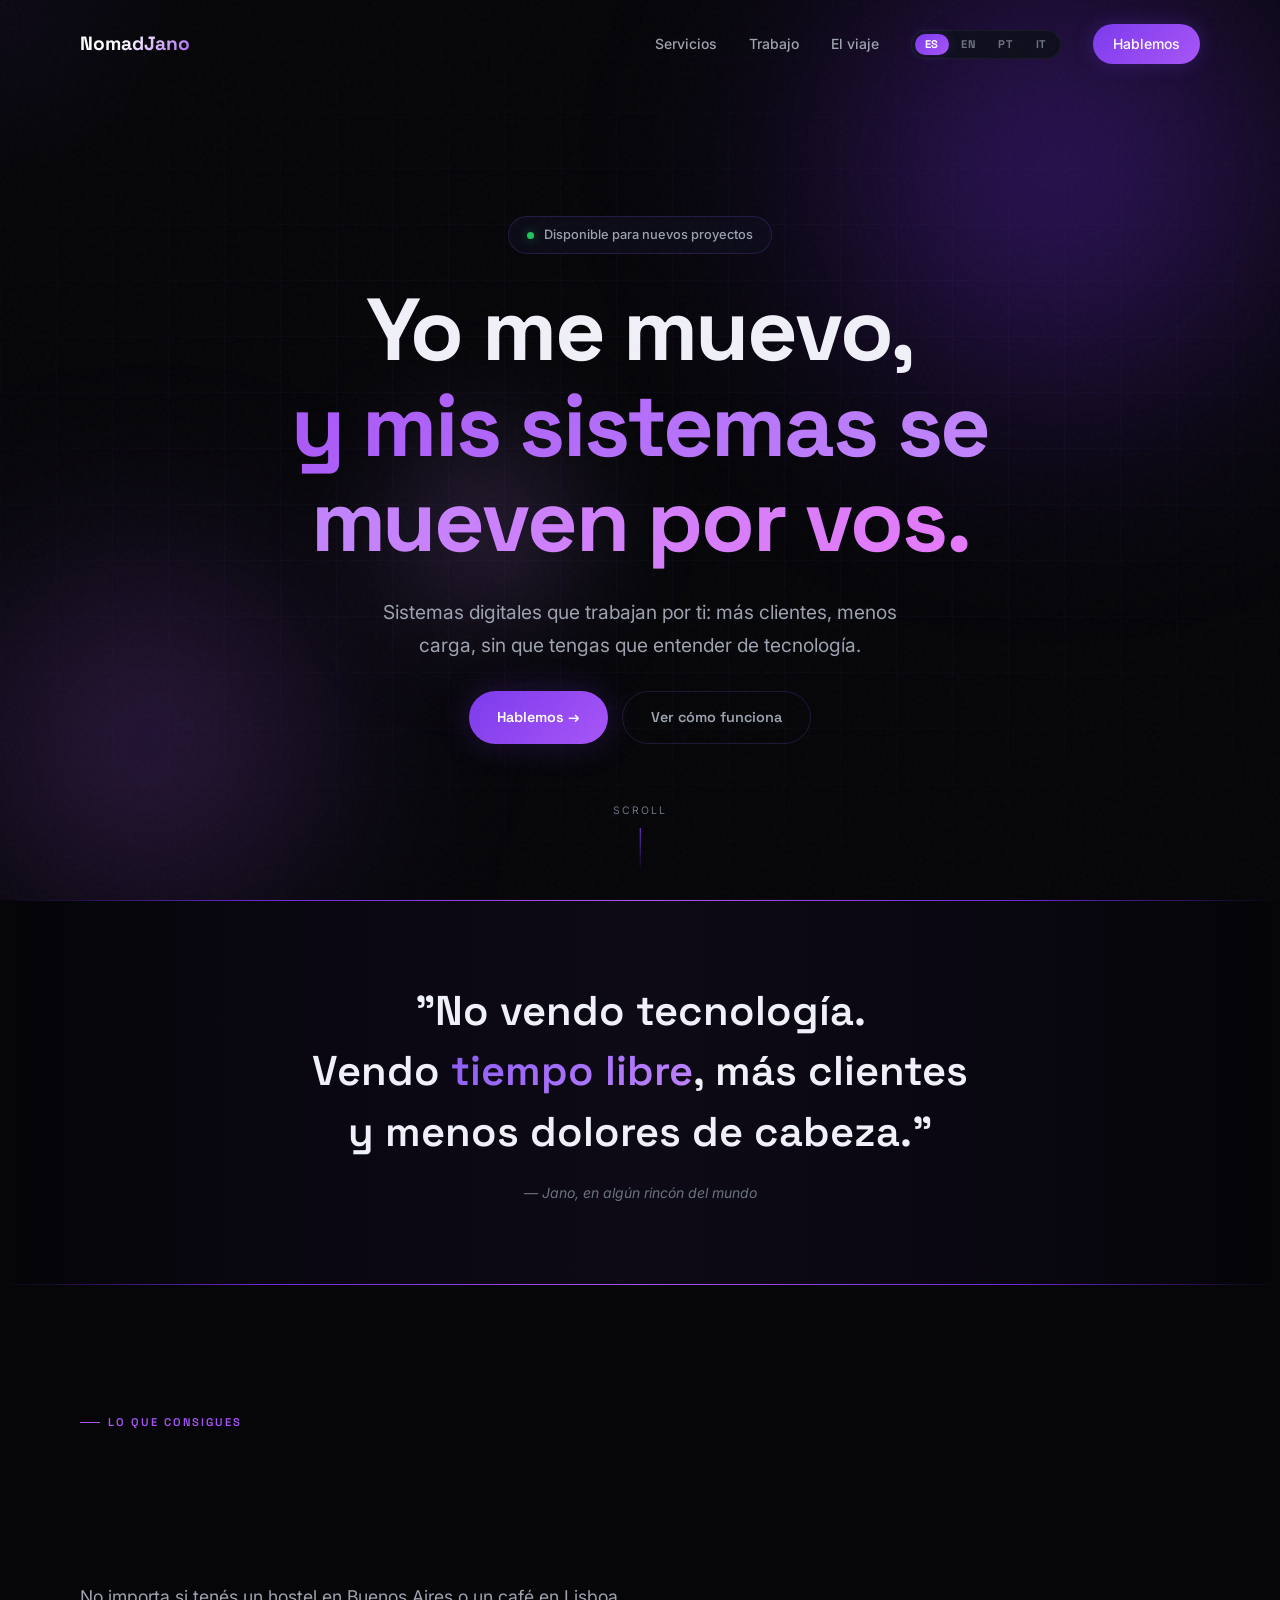
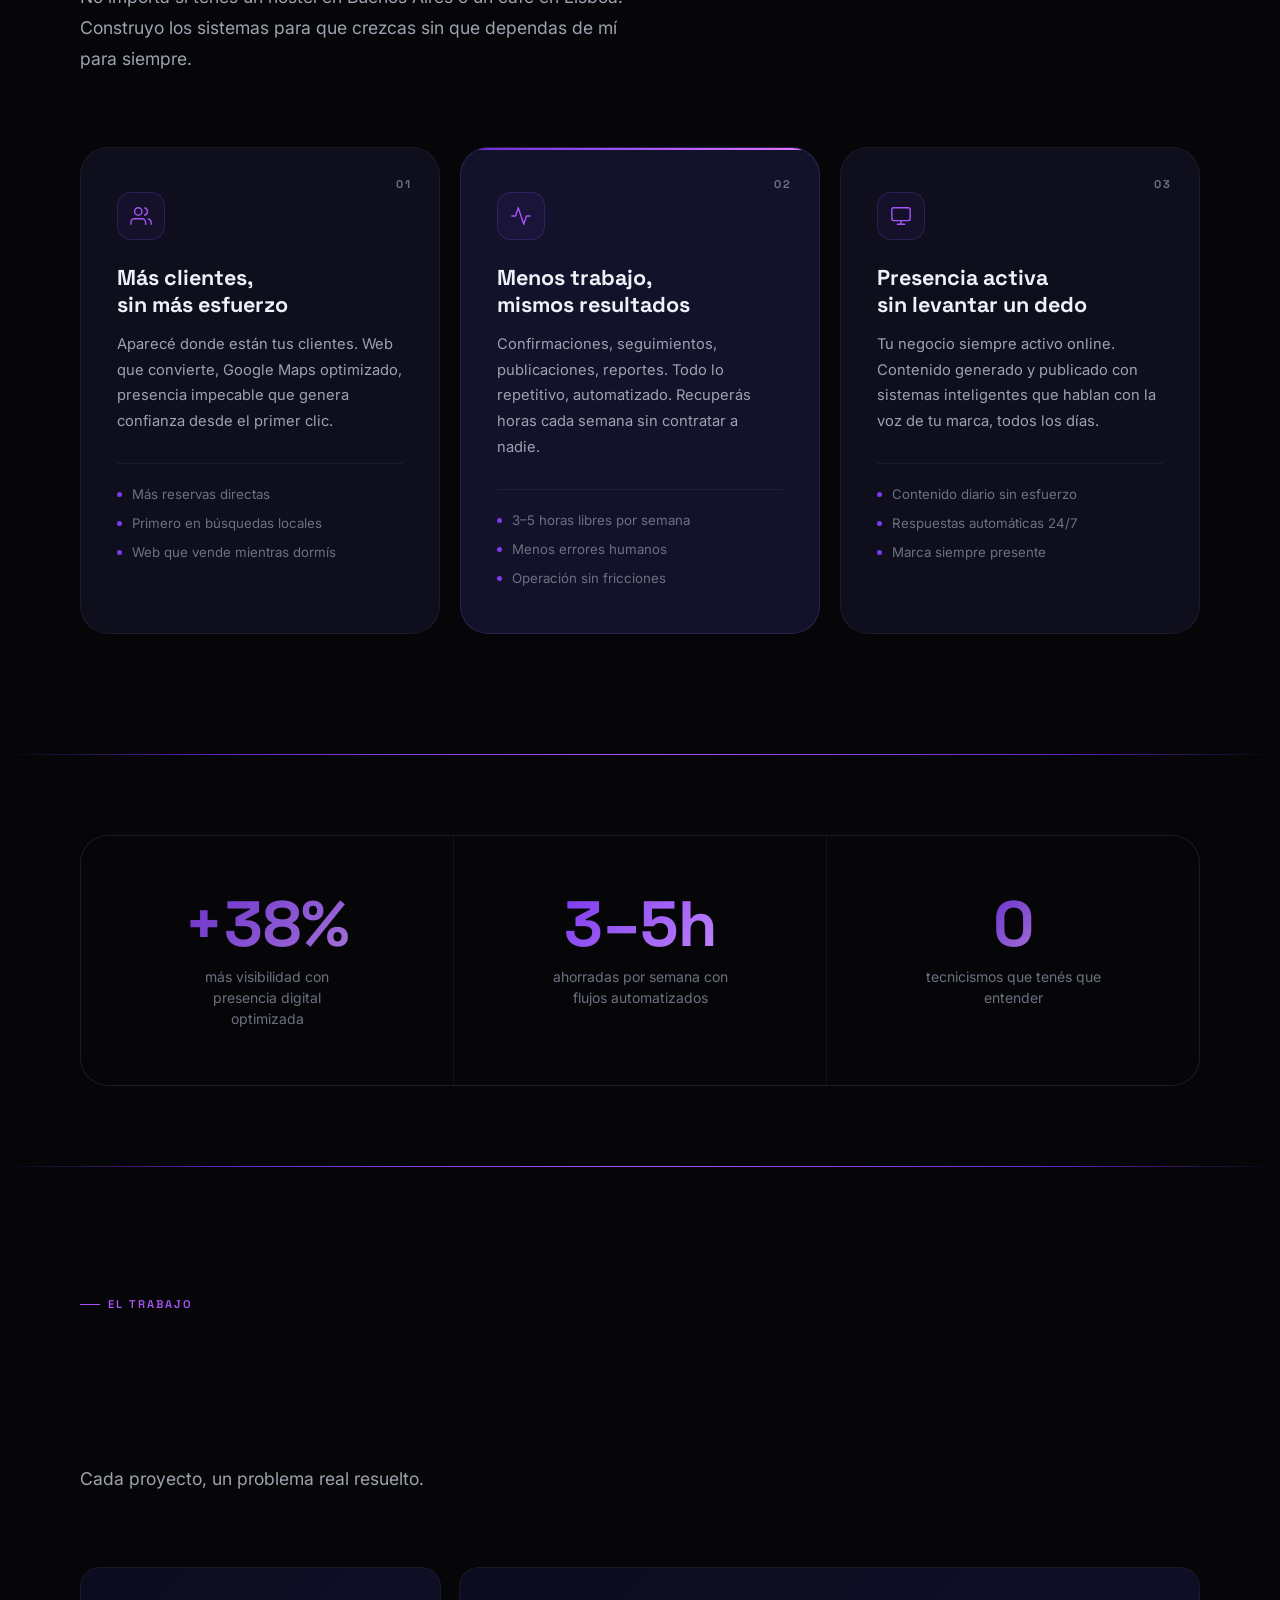
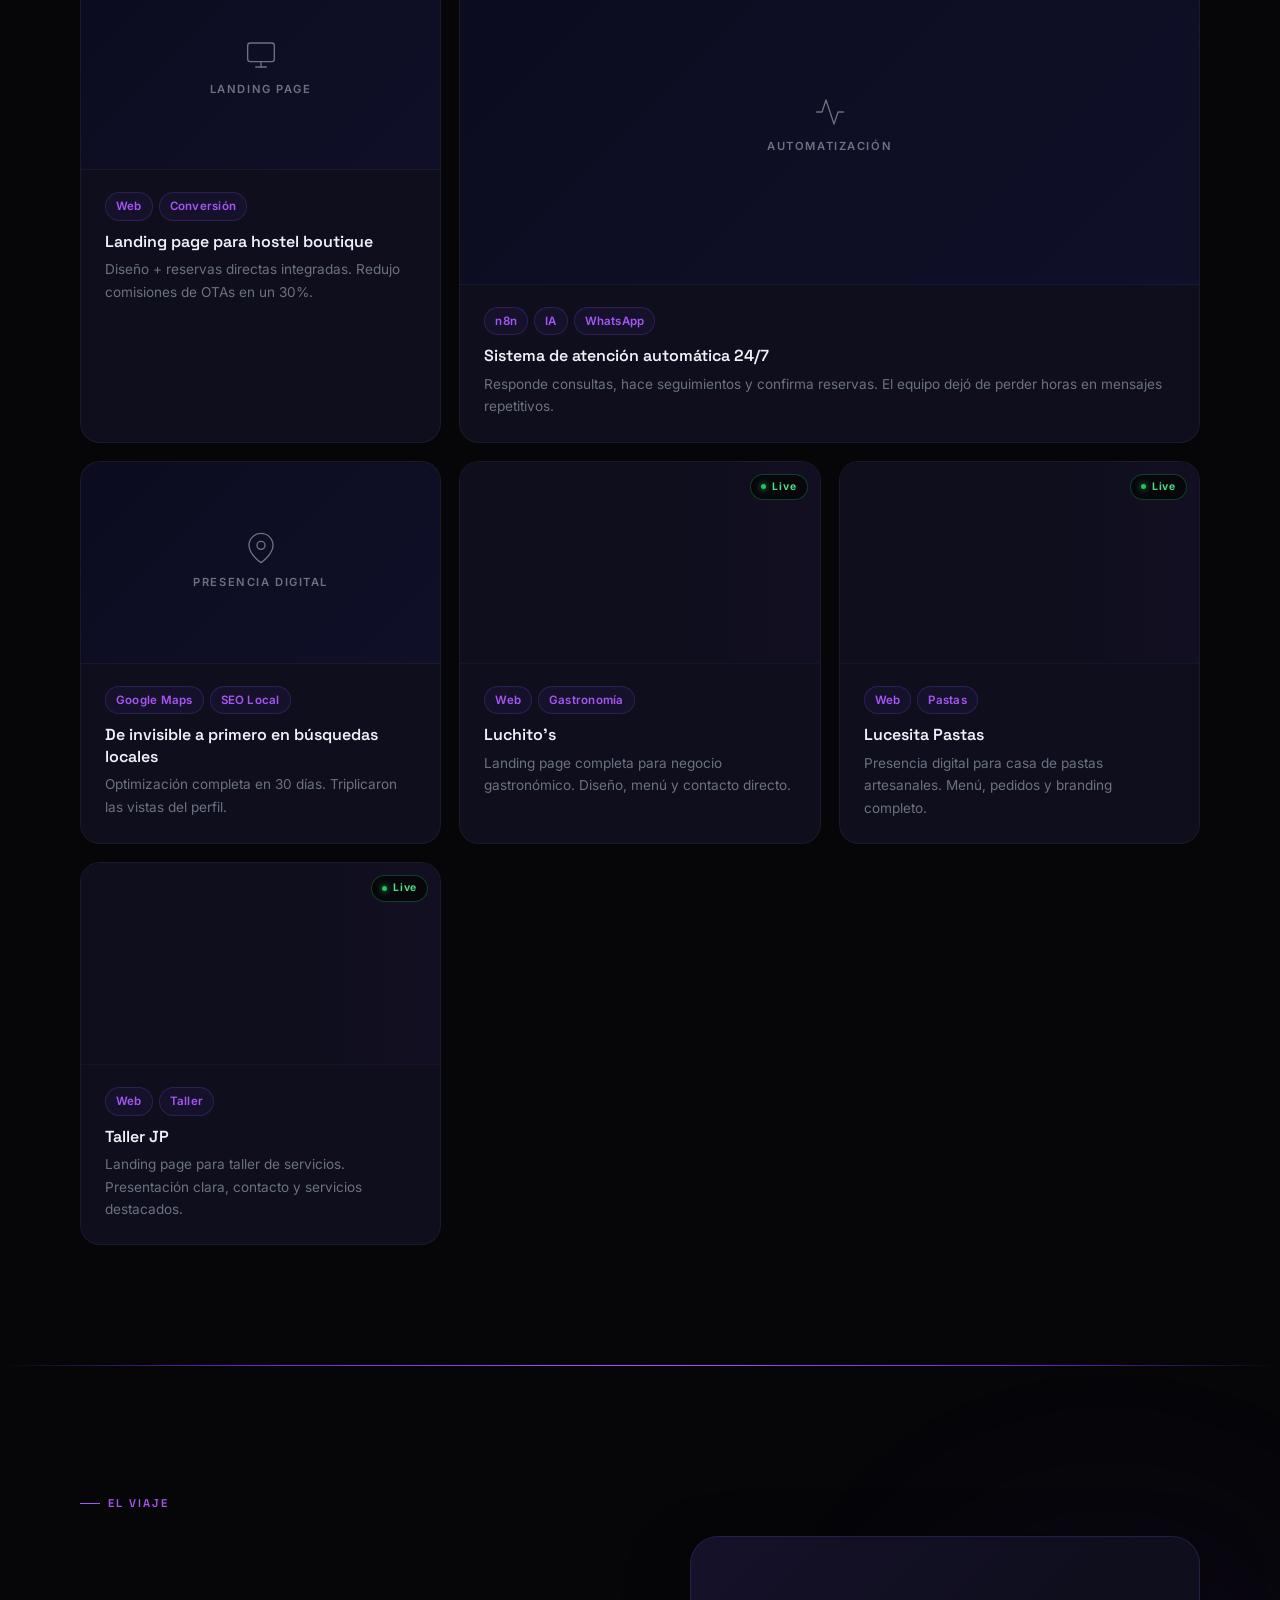
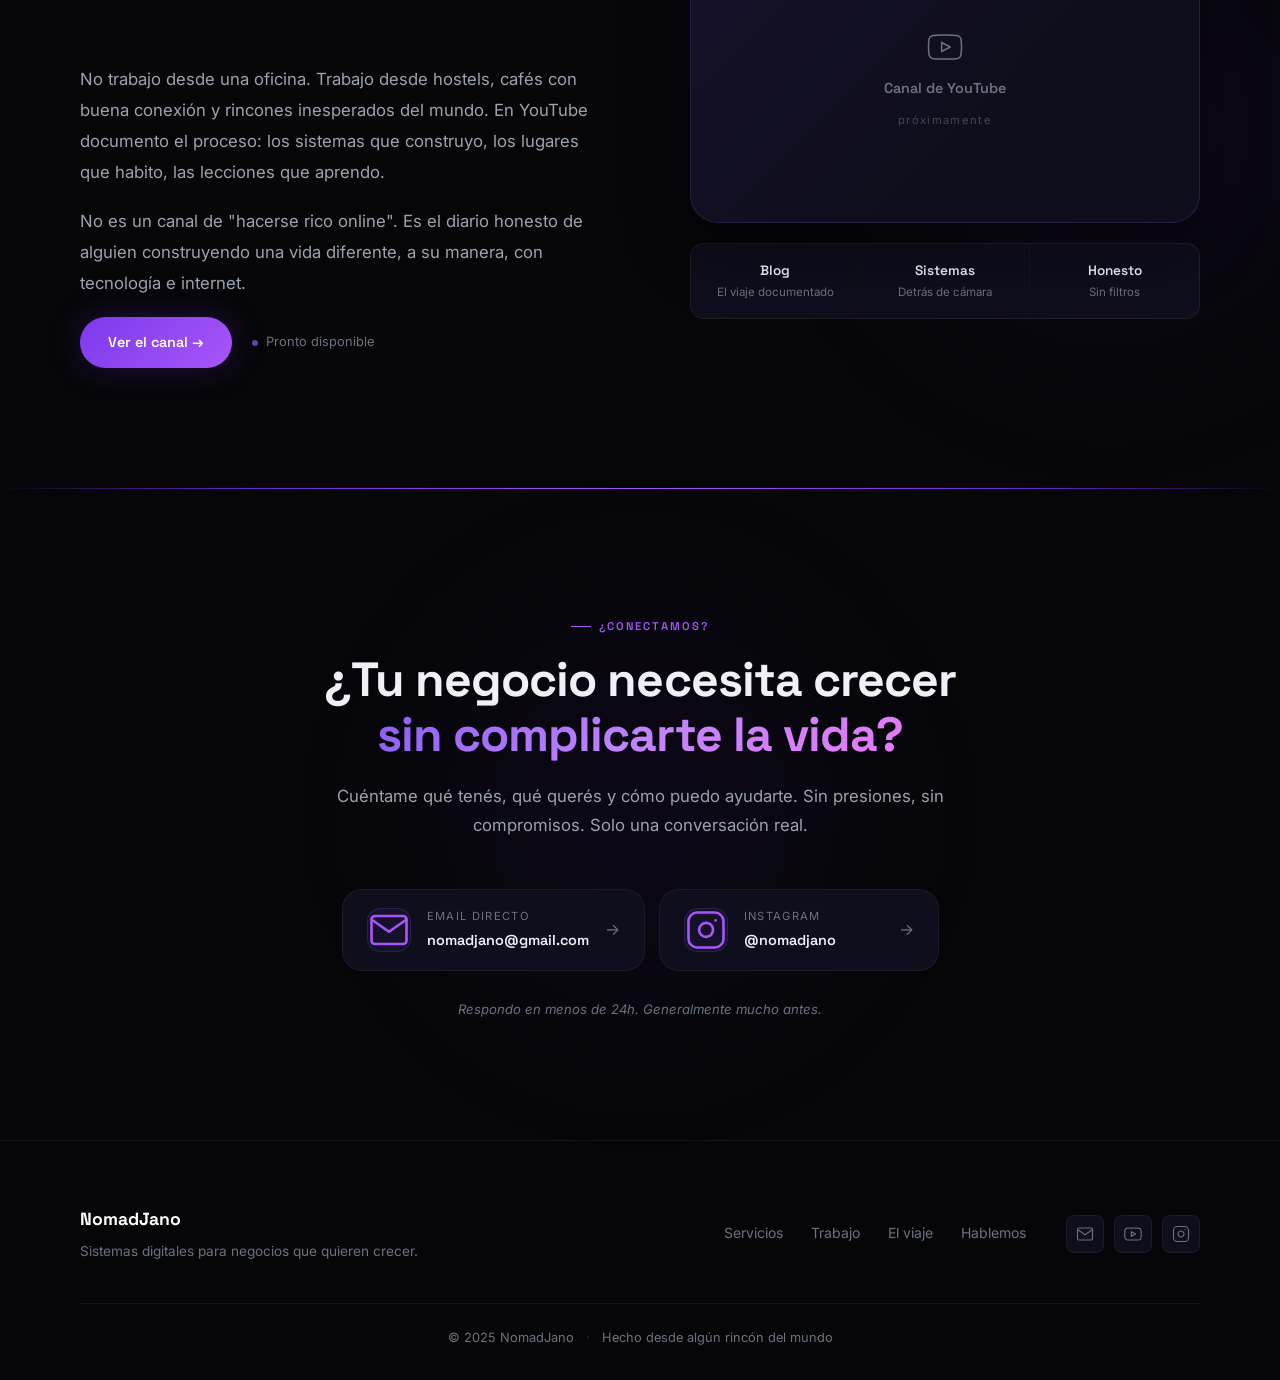
==== commit 70184b29: "Add files via upload" ====
--- a/index.html
+++ b/index.html
@@ -11,22 +11,106 @@
 
   <meta property="og:type" content="website">
   <meta property="og:url" content="https://nomadjano.com/">
-  <meta property="og:title" content="NomadJano — Me muevo. Mis sistemas, no.">
-  <meta property="og:description" content="Más clientes, menos trabajo. Presencia digital, automatizaciones y sistemas para negocios de hospitalidad.">
-  <meta property="og:image" content="./assets/og-image.jpg">
+  <meta property="og:title" content="NomadJano — Yo me muevo, y mis sistemas se mueven por vos">
+  <meta property="og:description" content="Más clientes, menos trabajo. Presencia digital, automatizaciones y sistemas para hoteles, hostels, bares y cafes.">
+  <meta property="og:image" content="https://nomadjano.com/assets/og-image.svg">
+  <meta property="og:image:width" content="1200">
+  <meta property="og:image:height" content="630">
   <meta property="og:site_name" content="NomadJano">
+  <meta property="og:locale" content="es_AR">
 
   <meta name="twitter:card" content="summary_large_image">
-  <meta name="twitter:title" content="NomadJano — Me muevo. Mis sistemas, no.">
-  <meta name="twitter:description" content="Más clientes, menos trabajo. Presencia digital, automatizaciones y sistemas para negocios de hospitalidad.">
-
-  <title>NomadJano — Me muevo. Mis sistemas, no.</title>
+  <meta name="twitter:site" content="@nomadjano">
+  <meta name="twitter:title" content="NomadJano — Yo me muevo, y mis sistemas se mueven por vos">
+  <meta name="twitter:description" content="Más clientes, menos trabajo. Presencia digital, automatizaciones y sistemas para hoteles, hostels, bares y cafes.">
+  <meta name="twitter:image" content="https://nomadjano.com/assets/og-image.svg">
+
+  <title>NomadJano — Yo me muevo, y mis sistemas se mueven por vos</title>
 
   <link rel="icon" type="image/svg+xml" href="./assets/favicon.svg">
   <link rel="preconnect" href="https://fonts.googleapis.com">
   <link rel="preconnect" href="https://fonts.gstatic.com" crossorigin>
   <link href="https://fonts.googleapis.com/css2?family=Space+Grotesk:wght@300;400;500;600;700&family=Inter:ital,wght@0,300;0,400;0,500;1,400&display=swap" rel="stylesheet">
   <link rel="stylesheet" href="./assets/css/styles.css">
+
+  <script type="application/ld+json">
+  {
+    "@context": "https://schema.org",
+    "@graph": [
+      {
+        "@type": "Person",
+        "@id": "https://nomadjano.com/#person",
+        "name": "NomadJano",
+        "url": "https://nomadjano.com",
+        "email": "nomadjano@gmail.com",
+        "image": "https://nomadjano.com/assets/og-image.svg",
+        "sameAs": [
+          "https://instagram.com/nomadjano",
+          "https://youtube.com/@nomadjano"
+        ],
+        "jobTitle": "Freelance Digital Systems",
+        "description": "Presencia digital, automatizaciones y sistemas para hoteles, hostels, bares y cafes. Más clientes, menos trabajo.",
+        "knowsAbout": [
+          "Presencia digital",
+          "Automatizaciones con IA",
+          "Landing pages",
+          "Google Maps optimization",
+          "n8n workflows",
+          "Content automation"
+        ]
+      },
+      {
+        "@type": "WebSite",
+        "@id": "https://nomadjano.com/#website",
+        "url": "https://nomadjano.com",
+        "name": "NomadJano",
+        "description": "Presencia digital, automatizaciones y sistemas para negocios de hospitalidad.",
+        "publisher": { "@id": "https://nomadjano.com/#person" },
+        "inLanguage": ["es", "en", "pt", "it"]
+      },
+      {
+        "@type": "ProfessionalService",
+        "@id": "https://nomadjano.com/#service",
+        "name": "NomadJano",
+        "url": "https://nomadjano.com",
+        "email": "nomadjano@gmail.com",
+        "description": "Sistemas digitales para negocios de hospitalidad: presencia digital, automatizaciones e IA.",
+        "provider": { "@id": "https://nomadjano.com/#person" },
+        "areaServed": "Worldwide",
+        "hasOfferCatalog": {
+          "@type": "OfferCatalog",
+          "name": "Servicios digitales",
+          "itemListElement": [
+            {
+              "@type": "Offer",
+              "itemOffered": {
+                "@type": "Service",
+                "name": "Presencia digital y Google Maps",
+                "description": "Optimización de Google Maps, landing pages que convierten y presencia digital completa."
+              }
+            },
+            {
+              "@type": "Offer",
+              "itemOffered": {
+                "@type": "Service",
+                "name": "Automatizaciones con IA",
+                "description": "Sistemas n8n, flujos automatizados y respuestas con IA para ahorrar horas de trabajo."
+              }
+            },
+            {
+              "@type": "Offer",
+              "itemOffered": {
+                "@type": "Service",
+                "name": "Automatización de contenido",
+                "description": "Generación y publicación automática de contenido para redes sociales."
+              }
+            }
+          ]
+        }
+      }
+    ]
+  }
+  </script>
 </head>
 <body>
 
@@ -87,8 +171,8 @@
         <span data-i18n="hero.badge">Disponible para nuevos proyectos</span>
       </div>
       <h1 class="hero__title">
-        <span data-i18n="hero.title">Me muevo.</span><br>
-        <span class="hero__title-gradient" data-i18n="hero.titleGradient">Mis sistemas, no.</span>
+        <span data-i18n="hero.title">Yo me muevo,</span><br>
+        <span class="hero__title-gradient" data-i18n="hero.titleGradient">y mis sistemas se mueven por vos.</span>
       </h1>
       <p class="hero__subtitle" data-i18n="hero.subtitle">
         Sistemas digitales que trabajan por ti: más clientes, menos carga, sin que tengas que entender de tecnología.
--- a/assets/css/styles.css
+++ b/assets/css/styles.css
@@ -0,0 +1,1718 @@
+/* ================================================
+   NOMADJANO — PREMIUM LANDING PAGE
+   Dark · Violet · Cinematic
+   ================================================ */
+
+/* ------------------------------------------------
+   VARIABLES
+   ------------------------------------------------ */
+
+:root {
+  --bg-deep:         #060609;
+  --bg-card:         #0e0e1c;
+  --bg-card-hover:   #12122a;
+  --bg-glass:        rgba(14, 14, 28, 0.75);
+
+  --violet-900:      #3b0764;
+  --violet-700:      #6d28d9;
+  --violet-600:      #7c3aed;
+  --violet-500:      #8b5cf6;
+  --violet-400:      #a855f7;
+  --violet-300:      #c084fc;
+  --violet-glow:     rgba(124, 58, 237, 0.25);
+  --violet-subtle:   rgba(124, 58, 237, 0.07);
+
+  --text-primary:    #f0f0f8;
+  --text-secondary:  #9ca3af;
+  --text-muted:      #6b7280;
+
+  --border:          rgba(139, 92, 246, 0.2);
+  --border-subtle:   rgba(255, 255, 255, 0.05);
+
+  --font-display:    'Space Grotesk', sans-serif;
+  --font-body:       'Inter', sans-serif;
+
+  --section-pad:     clamp(64px, 10vw, 120px);
+  --container:       1200px;
+
+  --ease-out-expo:   cubic-bezier(0.16, 1, 0.3, 1);
+  --ease-in-out:     cubic-bezier(0.4, 0, 0.2, 1);
+
+  --radius-sm:       8px;
+  --radius-md:       14px;
+  --radius-lg:       20px;
+  --radius-xl:       28px;
+  --radius-full:     9999px;
+}
+
+/* ------------------------------------------------
+   RESET
+   ------------------------------------------------ */
+
+*, *::before, *::after {
+  box-sizing: border-box;
+  margin: 0;
+  padding: 0;
+}
+
+html {
+  scroll-behavior: smooth;
+}
+
+body {
+  font-family: var(--font-body);
+  background: var(--bg-deep);
+  color: var(--text-primary);
+  line-height: 1.6;
+  overflow-x: hidden;
+  -webkit-font-smoothing: antialiased;
+  -moz-osx-font-smoothing: grayscale;
+}
+
+a { text-decoration: none; color: inherit; }
+ul { list-style: none; }
+img, svg { max-width: 100%; }
+button { cursor: pointer; border: none; background: none; font-family: inherit; }
+
+/* ------------------------------------------------
+   NOISE TEXTURE OVERLAY
+   ------------------------------------------------ */
+
+body::before {
+  content: '';
+  position: fixed;
+  inset: 0;
+  background-image: url("data:image/svg+xml,%3Csvg viewBox='0 0 256 256' xmlns='http://www.w3.org/2000/svg'%3E%3Cfilter id='noise'%3E%3CfeTurbulence type='fractalNoise' baseFrequency='0.9' numOctaves='4' stitchTiles='stitch'/%3E%3C/filter%3E%3Crect width='100%25' height='100%25' filter='url(%23noise)' opacity='1'/%3E%3C/svg%3E");
+  opacity: 0.025;
+  pointer-events: none;
+  z-index: 9999;
+}
+
+/* ------------------------------------------------
+   UTILITIES
+   ------------------------------------------------ */
+
+.container {
+  max-width: var(--container);
+  margin: 0 auto;
+  padding: 0 clamp(20px, 4vw, 40px);
+}
+
+.gradient-text {
+  background: linear-gradient(135deg, var(--violet-500), var(--violet-300), #e879f9);
+  -webkit-background-clip: text;
+  -webkit-text-fill-color: transparent;
+  background-clip: text;
+}
+
+.section-label {
+  display: inline-flex;
+  align-items: center;
+  gap: 8px;
+  font-family: var(--font-display);
+  font-size: 0.7rem;
+  font-weight: 600;
+  letter-spacing: 0.18em;
+  text-transform: uppercase;
+  color: var(--violet-400);
+  margin-bottom: 16px;
+}
+
+.section-label::before {
+  content: '';
+  width: 20px;
+  height: 1px;
+  background: var(--violet-400);
+}
+
+.section-title {
+  font-family: var(--font-display);
+  font-size: clamp(2rem, 4vw, 3.2rem);
+  font-weight: 700;
+  line-height: 1.12;
+  letter-spacing: -0.02em;
+  margin-bottom: 20px;
+}
+
+.section-subtitle {
+  font-size: clamp(0.95rem, 1.5vw, 1.1rem);
+  color: var(--text-secondary);
+  line-height: 1.75;
+  max-width: 560px;
+}
+
+.section-header {
+  margin-bottom: clamp(40px, 6vw, 72px);
+}
+
+/* ------------------------------------------------
+   BUTTONS
+   ------------------------------------------------ */
+
+.btn {
+  display: inline-flex;
+  align-items: center;
+  gap: 8px;
+  padding: 14px 28px;
+  border-radius: var(--radius-full);
+  font-family: var(--font-display);
+  font-size: 0.9rem;
+  font-weight: 600;
+  transition: all 0.35s var(--ease-out-expo);
+  white-space: nowrap;
+}
+
+.btn--primary {
+  background: linear-gradient(135deg, var(--violet-600), var(--violet-400));
+  color: #fff;
+  box-shadow: 0 0 32px var(--violet-glow), 0 2px 8px rgba(0,0,0,0.4);
+}
+
+.btn--primary:hover {
+  transform: translateY(-2px);
+  box-shadow: 0 0 56px rgba(139, 92, 246, 0.4), 0 4px 16px rgba(0,0,0,0.4);
+  filter: brightness(1.08);
+}
+
+.btn--ghost {
+  border: 1px solid var(--border);
+  color: var(--text-secondary);
+  background: transparent;
+}
+
+.btn--ghost:hover {
+  border-color: var(--violet-500);
+  color: var(--text-primary);
+  background: var(--violet-subtle);
+}
+
+/* ------------------------------------------------
+   TAGS
+   ------------------------------------------------ */
+
+.tag {
+  display: inline-flex;
+  padding: 4px 10px;
+  background: var(--violet-subtle);
+  border: 1px solid var(--border);
+  border-radius: var(--radius-full);
+  font-size: 0.72rem;
+  font-weight: 600;
+  color: var(--violet-400);
+  letter-spacing: 0.02em;
+}
+
+/* ------------------------------------------------
+   SCROLL REVEAL ANIMATIONS
+   ------------------------------------------------ */
+
+.reveal-up {
+  opacity: 0;
+  transform: translateY(36px);
+  transition: opacity 0.85s var(--ease-out-expo), transform 0.85s var(--ease-out-expo);
+}
+
+.reveal-up.is-visible {
+  opacity: 1;
+  transform: translateY(0);
+}
+
+.reveal-fade {
+  opacity: 0;
+  transition: opacity 1s var(--ease-out-expo);
+}
+
+.reveal-fade.is-visible {
+  opacity: 1;
+}
+
+/* Grid stagger delays */
+.servicios__grid .servicio-card:nth-child(1) { transition-delay: 0s; }
+.servicios__grid .servicio-card:nth-child(2) { transition-delay: 0.12s; }
+.servicios__grid .servicio-card:nth-child(3) { transition-delay: 0.24s; }
+
+.numeros__grid .reveal-up:nth-child(1) { transition-delay: 0s; }
+.numeros__grid .reveal-up:nth-child(2) { transition-delay: 0.12s; }
+.numeros__grid .reveal-up:nth-child(3) { transition-delay: 0.24s; }
+
+.trabajo__grid .proyecto-card:nth-child(1) { transition-delay: 0s; }
+.trabajo__grid .proyecto-card:nth-child(2) { transition-delay: 0.1s; }
+.trabajo__grid .proyecto-card:nth-child(3) { transition-delay: 0.2s; }
+.trabajo__grid .proyecto-card:nth-child(4) { transition-delay: 0.1s; }
+.trabajo__grid .proyecto-card:nth-child(5) { transition-delay: 0.2s; }
+.trabajo__grid .proyecto-card:nth-child(6) { transition-delay: 0.3s; }
+
+/* ------------------------------------------------
+   NAV
+   ------------------------------------------------ */
+
+.nav {
+  position: fixed;
+  top: 0;
+  left: 0;
+  right: 0;
+  z-index: 100;
+  padding: 24px 0;
+  transition: padding 0.4s var(--ease-in-out), background 0.4s var(--ease-in-out);
+}
+
+.nav.scrolled {
+  padding: 14px 0;
+  background: var(--bg-glass);
+  backdrop-filter: blur(24px);
+  -webkit-backdrop-filter: blur(24px);
+  border-bottom: 1px solid var(--border-subtle);
+}
+
+.nav__container {
+  max-width: var(--container);
+  margin: 0 auto;
+  padding: 0 clamp(20px, 4vw, 40px);
+  display: flex;
+  align-items: center;
+  justify-content: space-between;
+}
+
+.nav__logo {
+  font-family: var(--font-display);
+  font-size: 1.2rem;
+  font-weight: 700;
+  background: linear-gradient(135deg, #fff 40%, var(--violet-400));
+  -webkit-background-clip: text;
+  -webkit-text-fill-color: transparent;
+  background-clip: text;
+}
+
+.nav__links {
+  display: flex;
+  align-items: center;
+  gap: 32px;
+}
+
+.nav__links a {
+  font-size: 0.875rem;
+  font-weight: 500;
+  color: var(--text-secondary);
+  transition: color 0.2s ease;
+  position: relative;
+}
+
+.nav__links a:not(.nav__cta):hover { color: var(--text-primary); }
+
+.nav__links a:not(.nav__cta)::after {
+  content: '';
+  position: absolute;
+  bottom: -4px;
+  left: 0;
+  right: 0;
+  height: 1px;
+  background: var(--violet-500);
+  transform: scaleX(0);
+  transition: transform 0.25s var(--ease-out-expo);
+}
+
+.nav__links a:not(.nav__cta):hover::after { transform: scaleX(1); }
+
+.nav__cta {
+  padding: 9px 20px;
+  background: linear-gradient(135deg, var(--violet-600), var(--violet-400));
+  border-radius: var(--radius-full);
+  color: #fff !important;
+  font-size: 0.85rem;
+  font-weight: 600;
+  box-shadow: 0 0 20px var(--violet-glow);
+  transition: all 0.3s var(--ease-out-expo) !important;
+}
+
+.nav__cta:hover {
+  transform: translateY(-1px) !important;
+  box-shadow: 0 0 36px rgba(139, 92, 246, 0.45) !important;
+  filter: brightness(1.08);
+}
+
+.nav__cta::after { display: none !important; }
+
+.nav__menu-btn {
+  display: none;
+  flex-direction: column;
+  justify-content: center;
+  gap: 5px;
+  width: 36px;
+  height: 36px;
+  padding: 6px;
+}
+
+.nav__menu-btn span {
+  display: block;
+  width: 100%;
+  height: 1.5px;
+  background: var(--text-primary);
+  border-radius: 2px;
+  transition: all 0.3s ease;
+  transform-origin: center;
+}
+
+.nav__menu-btn.open span:nth-child(1) { transform: translateY(6.5px) rotate(45deg); }
+.nav__menu-btn.open span:nth-child(2) { opacity: 0; transform: scaleX(0); }
+.nav__menu-btn.open span:nth-child(3) { transform: translateY(-6.5px) rotate(-45deg); }
+
+/* ------------------------------------------------
+   MOBILE MENU
+   ------------------------------------------------ */
+
+.mobile-menu {
+  position: fixed;
+  inset: 0;
+  background: var(--bg-deep);
+  z-index: 99;
+  display: flex;
+  flex-direction: column;
+  align-items: center;
+  justify-content: center;
+  gap: 28px;
+  opacity: 0;
+  pointer-events: none;
+  transition: opacity 0.35s ease;
+}
+
+.mobile-menu.open {
+  opacity: 1;
+  pointer-events: all;
+}
+
+.mobile-menu__close {
+  position: absolute;
+  top: 24px;
+  right: 28px;
+  font-size: 1.5rem;
+  color: var(--text-muted);
+  transition: color 0.2s ease;
+}
+
+.mobile-menu__close:hover { color: var(--text-primary); }
+
+.mobile-menu__link {
+  font-family: var(--font-display);
+  font-size: clamp(1.75rem, 7vw, 2.5rem);
+  font-weight: 700;
+  color: var(--text-secondary);
+  transition: color 0.2s ease;
+}
+
+.mobile-menu__link:hover { color: var(--text-primary); }
+
+.mobile-menu__cta {
+  margin-top: 8px;
+  padding: 16px 40px;
+  background: linear-gradient(135deg, var(--violet-600), var(--violet-400));
+  border-radius: var(--radius-full);
+  color: #fff !important;
+  font-size: 1.1rem;
+  box-shadow: 0 0 40px var(--violet-glow);
+}
+
+/* ------------------------------------------------
+   HERO
+   ------------------------------------------------ */
+
+.hero {
+  position: relative;
+  min-height: 100svh;
+  display: flex;
+  align-items: center;
+  justify-content: center;
+  padding: clamp(100px, 15vw, 140px) clamp(20px, 4vw, 40px) 80px;
+  overflow: hidden;
+}
+
+/* Background */
+.hero__bg {
+  position: absolute;
+  inset: 0;
+  overflow: hidden;
+}
+
+.hero__orb {
+  position: absolute;
+  border-radius: 50%;
+  filter: blur(100px);
+  will-change: transform;
+}
+
+.hero__orb--1 {
+  width: clamp(400px, 60vw, 700px);
+  height: clamp(400px, 60vw, 700px);
+  background: radial-gradient(circle, rgba(109, 40, 217, 0.5), transparent 65%);
+  top: -20%;
+  right: -10%;
+  animation: orb-drift-1 12s ease-in-out infinite;
+}
+
+.hero__orb--2 {
+  width: clamp(300px, 40vw, 500px);
+  height: clamp(300px, 40vw, 500px);
+  background: radial-gradient(circle, rgba(168, 85, 247, 0.35), transparent 65%);
+  bottom: -10%;
+  left: -8%;
+  animation: orb-drift-2 14s ease-in-out infinite;
+}
+
+.hero__orb--3 {
+  width: clamp(150px, 20vw, 250px);
+  height: clamp(150px, 20vw, 250px);
+  background: radial-gradient(circle, rgba(192, 132, 252, 0.3), transparent 70%);
+  top: 45%;
+  left: 28%;
+  animation: orb-drift-3 9s ease-in-out infinite;
+  filter: blur(60px);
+}
+
+@keyframes orb-drift-1 {
+  0%, 100% { transform: translate(0, 0) scale(1); }
+  40%       { transform: translate(-40px, 60px) scale(1.06); }
+  70%       { transform: translate(30px, -30px) scale(0.96); }
+}
+
+@keyframes orb-drift-2 {
+  0%, 100% { transform: translate(0, 0) scale(1); }
+  35%       { transform: translate(50px, -50px) scale(1.04); }
+  65%       { transform: translate(-30px, 30px) scale(0.97); }
+}
+
+@keyframes orb-drift-3 {
+  0%, 100% { transform: translate(0, 0); }
+  50%       { transform: translate(-20px, -30px); }
+}
+
+.hero__grid {
+  position: absolute;
+  inset: 0;
+  background-image:
+    linear-gradient(rgba(139, 92, 246, 0.04) 1px, transparent 1px),
+    linear-gradient(90deg, rgba(139, 92, 246, 0.04) 1px, transparent 1px);
+  background-size: 56px 56px;
+  mask-image: radial-gradient(ellipse 80% 60% at 50% 50%, black 40%, transparent 100%);
+  -webkit-mask-image: radial-gradient(ellipse 80% 60% at 50% 50%, black 40%, transparent 100%);
+}
+
+/* Content */
+.hero__content {
+  position: relative;
+  z-index: 1;
+  text-align: center;
+  max-width: 820px;
+  display: flex;
+  flex-direction: column;
+  align-items: center;
+  gap: 28px;
+}
+
+/* Badge */
+.hero__badge {
+  display: inline-flex;
+  align-items: center;
+  gap: 10px;
+  padding: 8px 18px;
+  background: var(--bg-glass);
+  border: 1px solid var(--border);
+  border-radius: var(--radius-full);
+  backdrop-filter: blur(16px);
+  font-size: 0.8rem;
+  font-weight: 500;
+  color: var(--text-secondary);
+  animation: hero-enter 0.9s var(--ease-out-expo) 0.15s both;
+}
+
+.hero__badge-dot {
+  width: 7px;
+  height: 7px;
+  border-radius: 50%;
+  background: #22c55e;
+  box-shadow: 0 0 10px #22c55e80;
+  animation: badge-pulse 2.5s ease-in-out infinite;
+}
+
+@keyframes badge-pulse {
+  0%, 100% { box-shadow: 0 0 10px #22c55e80; }
+  50%       { box-shadow: 0 0 20px #22c55ecc; }
+}
+
+/* Title */
+.hero__title {
+  font-family: var(--font-display);
+  font-size: clamp(2.6rem, 7vw, 5.5rem);
+  font-weight: 700;
+  line-height: 1.08;
+  letter-spacing: -0.025em;
+  animation: hero-enter 0.9s var(--ease-out-expo) 0.3s both;
+}
+
+.hero__title-gradient {
+  background: linear-gradient(135deg, var(--violet-400), var(--violet-300), #e879f9);
+  -webkit-background-clip: text;
+  -webkit-text-fill-color: transparent;
+  background-clip: text;
+}
+
+/* Subtitle */
+.hero__subtitle {
+  font-size: clamp(1rem, 2vw, 1.2rem);
+  color: var(--text-secondary);
+  line-height: 1.75;
+  max-width: 520px;
+  animation: hero-enter 0.9s var(--ease-out-expo) 0.45s both;
+}
+
+/* Actions */
+.hero__actions {
+  display: flex;
+  gap: 14px;
+  flex-wrap: wrap;
+  justify-content: center;
+  animation: hero-enter 0.9s var(--ease-out-expo) 0.6s both;
+}
+
+@keyframes hero-enter {
+  from { opacity: 0; transform: translateY(32px); }
+  to   { opacity: 1; transform: translateY(0); }
+}
+
+/* Scroll indicator */
+.hero__scroll-indicator {
+  position: absolute;
+  bottom: 28px;
+  left: 50%;
+  transform: translateX(-50%);
+  display: flex;
+  flex-direction: column;
+  align-items: center;
+  gap: 8px;
+  color: var(--text-muted);
+  font-size: 0.65rem;
+  letter-spacing: 0.2em;
+  text-transform: uppercase;
+  animation: scroll-hint 2.4s ease-in-out infinite;
+}
+
+.hero__scroll-line {
+  width: 1px;
+  height: 44px;
+  background: linear-gradient(to bottom, var(--violet-600), transparent);
+}
+
+@keyframes scroll-hint {
+  0%, 100% { opacity: 0.4; transform: translateX(-50%) translateY(0); }
+  50%       { opacity: 0.9; transform: translateX(-50%) translateY(8px); }
+}
+
+/* ------------------------------------------------
+   MANIFIESTO
+   ------------------------------------------------ */
+
+.manifiesto {
+  padding: clamp(48px, 8vw, 80px) 0;
+  position: relative;
+}
+
+.manifiesto::before {
+  content: '';
+  position: absolute;
+  inset: 0;
+  background: linear-gradient(90deg,
+    transparent,
+    rgba(109, 40, 217, 0.05) 30%,
+    rgba(139, 92, 246, 0.06) 50%,
+    rgba(109, 40, 217, 0.05) 70%,
+    transparent
+  );
+}
+
+.manifiesto > .container {
+  position: relative;
+  text-align: center;
+}
+
+.manifiesto__text {
+  font-family: var(--font-display);
+  font-size: clamp(1.4rem, 3.5vw, 2.6rem);
+  font-weight: 600;
+  line-height: 1.45;
+  color: var(--text-primary);
+  margin-bottom: 20px;
+}
+
+.manifiesto__text em {
+  font-style: normal;
+  background: linear-gradient(135deg, var(--violet-500), var(--violet-300));
+  -webkit-background-clip: text;
+  -webkit-text-fill-color: transparent;
+  background-clip: text;
+}
+
+.manifiesto__author {
+  display: block;
+  font-size: 0.875rem;
+  color: var(--text-muted);
+  font-style: italic;
+}
+
+/* ------------------------------------------------
+   SERVICIOS
+   ------------------------------------------------ */
+
+.servicios {
+  padding: var(--section-pad) 0;
+}
+
+.servicios__grid {
+  display: grid;
+  grid-template-columns: repeat(3, 1fr);
+  gap: 20px;
+}
+
+.servicio-card {
+  position: relative;
+  padding: clamp(28px, 4vw, 44px) clamp(24px, 3vw, 36px);
+  background: var(--bg-card);
+  border: 1px solid var(--border-subtle);
+  border-radius: var(--radius-xl);
+  transition: all 0.4s var(--ease-out-expo);
+  overflow: hidden;
+
+  /* Grid stagger animation */
+  opacity: 0;
+  transform: translateY(40px);
+}
+
+.servicio-card.is-visible {
+  opacity: 1;
+  transform: translateY(0);
+}
+
+.servicio-card::before {
+  content: '';
+  position: absolute;
+  inset: 0;
+  background: linear-gradient(135deg, var(--violet-subtle), transparent 60%);
+  opacity: 0;
+  transition: opacity 0.4s ease;
+}
+
+.servicio-card:hover {
+  border-color: var(--border);
+  transform: translateY(-6px) !important;
+  box-shadow: 0 24px 64px rgba(109, 40, 217, 0.18);
+}
+
+.servicio-card:hover::before { opacity: 1; }
+
+.servicio-card--featured {
+  border-color: var(--border);
+  background: var(--bg-card-hover);
+}
+
+.servicio-card--featured::after {
+  content: '';
+  position: absolute;
+  top: 0;
+  left: 0;
+  right: 0;
+  height: 2px;
+  background: linear-gradient(90deg, var(--violet-700), var(--violet-400), #e879f9);
+}
+
+.servicio-card__icon {
+  position: relative;
+  width: 48px;
+  height: 48px;
+  display: flex;
+  align-items: center;
+  justify-content: center;
+  background: var(--violet-subtle);
+  border: 1px solid var(--border);
+  border-radius: var(--radius-md);
+  color: var(--violet-400);
+  margin-bottom: 24px;
+  transition: all 0.3s ease;
+}
+
+.servicio-card:hover .servicio-card__icon {
+  background: rgba(124, 58, 237, 0.15);
+  border-color: var(--violet-500);
+  color: var(--violet-300);
+}
+
+.servicio-card__icon svg {
+  width: 22px;
+  height: 22px;
+}
+
+.servicio-card__number {
+  position: absolute;
+  top: 28px;
+  right: 28px;
+  font-family: var(--font-display);
+  font-size: 0.7rem;
+  font-weight: 700;
+  letter-spacing: 0.12em;
+  color: var(--text-muted);
+}
+
+.servicio-card__title {
+  font-family: var(--font-display);
+  font-size: clamp(1.1rem, 2vw, 1.35rem);
+  font-weight: 700;
+  line-height: 1.25;
+  margin-bottom: 14px;
+}
+
+.servicio-card__desc {
+  font-size: 0.92rem;
+  color: var(--text-secondary);
+  line-height: 1.75;
+  margin-bottom: 28px;
+}
+
+.servicio-card__tags {
+  display: flex;
+  flex-direction: column;
+  gap: 8px;
+  border-top: 1px solid var(--border-subtle);
+  padding-top: 20px;
+}
+
+.servicio-card__tags li {
+  display: flex;
+  align-items: center;
+  gap: 10px;
+  font-size: 0.83rem;
+  color: var(--text-muted);
+}
+
+.servicio-card__tags li::before {
+  content: '';
+  width: 5px;
+  height: 5px;
+  border-radius: 50%;
+  background: var(--violet-600);
+  flex-shrink: 0;
+}
+
+/* ------------------------------------------------
+   NÚMEROS
+   ------------------------------------------------ */
+
+.numeros {
+  padding: clamp(48px, 8vw, 80px) 0;
+}
+
+.numeros__grid {
+  display: grid;
+  grid-template-columns: repeat(3, 1fr);
+  background: var(--border-subtle);
+  border: 1px solid var(--border-subtle);
+  border-radius: var(--radius-xl);
+  overflow: hidden;
+  gap: 1px;
+}
+
+.numero {
+  padding: clamp(36px, 5vw, 56px) clamp(24px, 3vw, 40px);
+  background: var(--bg-deep);
+  text-align: center;
+  display: flex;
+  flex-direction: column;
+  align-items: center;
+  gap: 10px;
+}
+
+.numero__value {
+  font-family: var(--font-display);
+  font-size: clamp(2.5rem, 5vw, 4rem);
+  font-weight: 700;
+  background: linear-gradient(135deg, var(--violet-600), var(--violet-300));
+  -webkit-background-clip: text;
+  -webkit-text-fill-color: transparent;
+  background-clip: text;
+  line-height: 1;
+}
+
+.numero__label {
+  font-size: 0.875rem;
+  color: var(--text-muted);
+  line-height: 1.5;
+  max-width: 180px;
+}
+
+/* ------------------------------------------------
+   TRABAJO / PORTFOLIO
+   ------------------------------------------------ */
+
+.trabajo {
+  padding: var(--section-pad) 0;
+}
+
+.trabajo__grid {
+  display: grid;
+  grid-template-columns: repeat(3, 1fr);
+  grid-template-rows: auto auto;
+  gap: 18px;
+}
+
+.proyecto-card {
+  background: var(--bg-card);
+  border: 1px solid var(--border-subtle);
+  border-radius: var(--radius-lg);
+  overflow: hidden;
+  transition: all 0.4s var(--ease-out-expo);
+
+  opacity: 0;
+  transform: translateY(32px);
+}
+
+.proyecto-card.is-visible {
+  opacity: 1;
+  transform: translateY(0);
+}
+
+.proyecto-card:hover {
+  border-color: var(--border);
+  transform: translateY(-5px) !important;
+  box-shadow: 0 20px 48px rgba(0, 0, 0, 0.35);
+}
+
+.proyecto-card--large {
+  grid-column: span 2;
+}
+
+.proyecto-card__visual {
+  aspect-ratio: 16 / 9;
+  background: linear-gradient(135deg, #0c0c20, #0f0f28);
+  border-bottom: 1px solid var(--border-subtle);
+  display: flex;
+  align-items: center;
+  justify-content: center;
+  position: relative;
+  overflow: hidden;
+  transition: background 0.4s ease;
+}
+
+.proyecto-card--large .proyecto-card__visual {
+  aspect-ratio: 21 / 9;
+}
+
+.proyecto-card__visual::before {
+  content: '';
+  position: absolute;
+  inset: 0;
+  background: radial-gradient(circle at 50% 40%, var(--violet-subtle), transparent 70%);
+  opacity: 0;
+  transition: opacity 0.4s ease;
+}
+
+.proyecto-card:hover .proyecto-card__visual::before { opacity: 1; }
+
+.proyecto-card__placeholder-inner {
+  position: relative;
+  z-index: 1;
+  display: flex;
+  flex-direction: column;
+  align-items: center;
+  gap: 10px;
+  color: var(--text-muted);
+  transition: color 0.3s ease;
+}
+
+.proyecto-card:hover .proyecto-card__placeholder-inner { color: var(--violet-400); }
+
+.proyecto-card__placeholder-inner svg {
+  width: 32px;
+  height: 32px;
+}
+
+.proyecto-card__placeholder-inner span {
+  font-size: 0.7rem;
+  font-weight: 600;
+  letter-spacing: 0.14em;
+  text-transform: uppercase;
+}
+
+.proyecto-card__content {
+  padding: 22px 24px 24px;
+}
+
+.proyecto-card__tags {
+  display: flex;
+  gap: 6px;
+  margin-bottom: 10px;
+  flex-wrap: wrap;
+}
+
+.proyecto-card__title {
+  font-family: var(--font-display);
+  font-size: 1rem;
+  font-weight: 600;
+  margin-bottom: 6px;
+  line-height: 1.35;
+}
+
+.proyecto-card__desc {
+  font-size: 0.85rem;
+  color: var(--text-muted);
+  line-height: 1.65;
+}
+
+.proyecto-card--coming {
+  opacity: 0.5 !important;
+  filter: saturate(0.5);
+}
+
+.proyecto-card--coming:hover {
+  opacity: 0.65 !important;
+}
+
+/* Live project cards */
+.proyecto-card--live {
+  display: block;
+  cursor: pointer;
+}
+
+.proyecto-card--live:hover {
+  border-color: var(--violet-600) !important;
+}
+
+.proyecto-card__visual {
+  position: relative;
+}
+
+/* Screenshot preview */
+.proyecto-card__visual--screenshot {
+  background: #0a0a14;
+  overflow: hidden;
+}
+
+.proyecto-card__skeleton {
+  position: absolute;
+  inset: 0;
+  background: linear-gradient(
+    90deg,
+    var(--bg-card) 25%,
+    rgba(139, 92, 246, 0.06) 50%,
+    var(--bg-card) 75%
+  );
+  background-size: 200% 100%;
+  animation: skeleton-shimmer 1.8s ease-in-out infinite;
+}
+
+@keyframes skeleton-shimmer {
+  0%   { background-position: 200% 0; }
+  100% { background-position: -200% 0; }
+}
+
+.proyecto-card__screenshot {
+  position: absolute;
+  inset: 0;
+  width: 100%;
+  height: 100%;
+  object-fit: cover;
+  object-position: top center;
+  transition: transform 0.5s var(--ease-out-expo), opacity 0.4s ease;
+  opacity: 0;
+}
+
+.proyecto-card__screenshot.loaded {
+  opacity: 1;
+}
+
+.proyecto-card--live:hover .proyecto-card__screenshot {
+  transform: scale(1.04);
+}
+
+/* Hide skeleton once image loads */
+.proyecto-card__screenshot.loaded + .proyecto-card__skeleton,
+.proyecto-card__visual--screenshot:has(.proyecto-card__screenshot.loaded) .proyecto-card__skeleton {
+  opacity: 0;
+}
+
+.proyecto-card__live-badge {
+  position: absolute;
+  top: 12px;
+  right: 12px;
+  display: inline-flex;
+  align-items: center;
+  gap: 6px;
+  padding: 4px 10px;
+  background: rgba(6, 6, 9, 0.85);
+  border: 1px solid rgba(34, 197, 94, 0.3);
+  border-radius: var(--radius-full);
+  font-size: 0.65rem;
+  font-weight: 700;
+  letter-spacing: 0.08em;
+  color: #4ade80;
+  backdrop-filter: blur(8px);
+  z-index: 2;
+}
+
+.proyecto-card__live-dot {
+  width: 5px;
+  height: 5px;
+  border-radius: 50%;
+  background: #22c55e;
+  box-shadow: 0 0 6px #22c55e;
+  animation: badge-pulse 2s ease-in-out infinite;
+}
+
+/* ------------------------------------------------
+   VIAJE
+   ------------------------------------------------ */
+
+.viaje {
+  padding: var(--section-pad) 0;
+  position: relative;
+  overflow: hidden;
+}
+
+.viaje__bg {
+  position: absolute;
+  inset: 0;
+  overflow: hidden;
+  pointer-events: none;
+}
+
+.viaje__orb {
+  position: absolute;
+  width: clamp(300px, 50vw, 600px);
+  height: clamp(300px, 50vw, 600px);
+  border-radius: 50%;
+  background: radial-gradient(circle, rgba(109, 40, 217, 0.12), transparent 65%);
+  right: -10%;
+  top: 50%;
+  transform: translateY(-50%);
+  filter: blur(80px);
+}
+
+.viaje__content {
+  position: relative;
+  z-index: 1;
+  display: grid;
+  grid-template-columns: 1fr 1fr;
+  gap: clamp(48px, 8vw, 100px);
+  align-items: center;
+}
+
+.viaje__desc {
+  font-size: clamp(0.95rem, 1.5vw, 1.05rem);
+  color: var(--text-secondary);
+  line-height: 1.85;
+  margin-bottom: 18px;
+}
+
+.viaje__actions {
+  display: flex;
+  align-items: center;
+  gap: 20px;
+  flex-wrap: wrap;
+  margin-top: 8px;
+}
+
+.viaje__badge {
+  display: inline-flex;
+  align-items: center;
+  gap: 8px;
+  font-size: 0.8rem;
+  color: var(--text-muted);
+}
+
+.viaje__badge-dot {
+  width: 6px;
+  height: 6px;
+  border-radius: 50%;
+  background: var(--violet-500);
+  opacity: 0.7;
+}
+
+.viaje__visual {
+  display: flex;
+  flex-direction: column;
+  gap: 20px;
+}
+
+.viaje__card {
+  width: 100%;
+  aspect-ratio: 16 / 9;
+  background: var(--bg-card);
+  border: 1px solid var(--border);
+  border-radius: var(--radius-xl);
+  overflow: hidden;
+  position: relative;
+  box-shadow: 0 24px 64px rgba(0,0,0,0.4);
+}
+
+.viaje__card::before {
+  content: '';
+  position: absolute;
+  inset: 0;
+  background: linear-gradient(135deg, var(--violet-subtle), transparent 60%);
+}
+
+.viaje__card-inner {
+  position: relative;
+  height: 100%;
+  display: flex;
+  flex-direction: column;
+  align-items: center;
+  justify-content: center;
+  gap: 12px;
+  color: var(--text-muted);
+}
+
+.viaje__card-inner svg { width: 36px; height: 36px; }
+.viaje__card-inner span { font-family: var(--font-display); font-size: 0.9rem; font-weight: 600; }
+.viaje__card-inner small { font-size: 0.7rem; opacity: 0.55; letter-spacing: 0.12em; }
+
+.viaje__stats {
+  display: grid;
+  grid-template-columns: repeat(3, 1fr);
+  gap: 1px;
+  background: var(--border-subtle);
+  border: 1px solid var(--border-subtle);
+  border-radius: var(--radius-md);
+  overflow: hidden;
+}
+
+.viaje__stat {
+  display: flex;
+  flex-direction: column;
+  gap: 2px;
+  padding: 16px 20px;
+  background: var(--bg-card);
+  text-align: center;
+}
+
+.viaje__stat strong {
+  font-family: var(--font-display);
+  font-size: 0.85rem;
+  font-weight: 600;
+  color: var(--text-primary);
+}
+
+.viaje__stat span {
+  font-size: 0.72rem;
+  color: var(--text-muted);
+}
+
+/* ------------------------------------------------
+   CONTACTO
+   ------------------------------------------------ */
+
+.contacto {
+  padding: var(--section-pad) 0;
+  position: relative;
+}
+
+.contacto::before {
+  content: '';
+  position: absolute;
+  width: 600px;
+  height: 600px;
+  border-radius: 50%;
+  background: radial-gradient(circle, rgba(109, 40, 217, 0.08), transparent 70%);
+  left: 50%;
+  top: 50%;
+  transform: translate(-50%, -50%);
+  filter: blur(60px);
+  pointer-events: none;
+}
+
+.contacto__inner {
+  position: relative;
+  max-width: 680px;
+  margin: 0 auto;
+  text-align: center;
+}
+
+.contacto__title {
+  font-family: var(--font-display);
+  font-size: clamp(2rem, 4vw, 3rem);
+  font-weight: 700;
+  line-height: 1.15;
+  letter-spacing: -0.02em;
+  margin-bottom: 20px;
+}
+
+.contacto__desc {
+  font-size: clamp(0.95rem, 1.5vw, 1.05rem);
+  color: var(--text-secondary);
+  line-height: 1.75;
+  margin-bottom: 48px;
+}
+
+.contacto__options {
+  display: flex;
+  gap: 14px;
+  justify-content: center;
+  flex-wrap: wrap;
+  margin-bottom: 28px;
+}
+
+.contacto-option {
+  display: flex;
+  align-items: center;
+  gap: 16px;
+  padding: 18px 24px;
+  background: var(--bg-card);
+  border: 1px solid var(--border-subtle);
+  border-radius: var(--radius-lg);
+  min-width: 280px;
+  transition: all 0.35s var(--ease-out-expo);
+  text-align: left;
+}
+
+.contacto-option:hover {
+  border-color: var(--violet-600);
+  background: var(--bg-card-hover);
+  transform: translateY(-3px);
+  box-shadow: 0 12px 36px rgba(109, 40, 217, 0.2);
+}
+
+.contacto-option__icon {
+  width: 44px;
+  height: 44px;
+  display: flex;
+  align-items: center;
+  justify-content: center;
+  background: var(--violet-subtle);
+  border: 1px solid var(--border);
+  border-radius: var(--radius-md);
+  color: var(--violet-400);
+  flex-shrink: 0;
+  transition: all 0.3s ease;
+}
+
+.contacto-option:hover .contacto-option__icon {
+  background: rgba(124, 58, 237, 0.15);
+  border-color: var(--violet-500);
+  color: var(--violet-300);
+}
+
+.contacto-option__text {
+  display: flex;
+  flex-direction: column;
+  gap: 3px;
+  flex: 1;
+}
+
+.contacto-option__label {
+  font-size: 0.7rem;
+  color: var(--text-muted);
+  text-transform: uppercase;
+  letter-spacing: 0.12em;
+}
+
+.contacto-option__value {
+  font-family: var(--font-display);
+  font-size: 0.9rem;
+  font-weight: 600;
+  color: var(--text-primary);
+}
+
+.contacto-option__arrow {
+  color: var(--text-muted);
+  font-size: 1rem;
+  transition: transform 0.25s ease, color 0.25s ease;
+}
+
+.contacto-option:hover .contacto-option__arrow {
+  transform: translateX(4px);
+  color: var(--violet-400);
+}
+
+.contacto__micro {
+  font-size: 0.82rem;
+  color: var(--text-muted);
+  font-style: italic;
+}
+
+/* ------------------------------------------------
+   FOOTER
+   ------------------------------------------------ */
+
+.footer {
+  border-top: 1px solid var(--border-subtle);
+  padding: clamp(48px, 6vw, 64px) 0 32px;
+}
+
+.footer__content {
+  display: grid;
+  grid-template-columns: 1fr auto auto;
+  align-items: center;
+  gap: 40px;
+  margin-bottom: 40px;
+}
+
+.footer__logo {
+  font-family: var(--font-display);
+  font-size: 1.1rem;
+  font-weight: 700;
+  background: linear-gradient(135deg, #fff 40%, var(--violet-400));
+  -webkit-background-clip: text;
+  -webkit-text-fill-color: transparent;
+  background-clip: text;
+  display: block;
+  margin-bottom: 8px;
+}
+
+.footer__tagline {
+  font-size: 0.85rem;
+  color: var(--text-muted);
+}
+
+.footer__nav {
+  display: flex;
+  gap: 28px;
+}
+
+.footer__nav a {
+  font-size: 0.875rem;
+  color: var(--text-muted);
+  transition: color 0.2s ease;
+}
+
+.footer__nav a:hover { color: var(--text-primary); }
+
+.footer__social {
+  display: flex;
+  gap: 10px;
+}
+
+.footer__social a {
+  width: 38px;
+  height: 38px;
+  display: flex;
+  align-items: center;
+  justify-content: center;
+  background: var(--bg-card);
+  border: 1px solid var(--border-subtle);
+  border-radius: var(--radius-sm);
+  color: var(--text-muted);
+  transition: all 0.25s ease;
+}
+
+.footer__social a:hover {
+  border-color: var(--violet-600);
+  color: var(--violet-400);
+  background: var(--violet-subtle);
+  transform: translateY(-2px);
+}
+
+.footer__bottom {
+  border-top: 1px solid var(--border-subtle);
+  padding-top: 24px;
+  display: flex;
+  align-items: center;
+  justify-content: center;
+  gap: 12px;
+  font-size: 0.8rem;
+  color: var(--text-muted);
+}
+
+.footer__separator { opacity: 0.4; }
+
+/* ------------------------------------------------
+   CURSOR GLOW (DESKTOP)
+   ------------------------------------------------ */
+
+.cursor-glow {
+  position: fixed;
+  width: 360px;
+  height: 360px;
+  border-radius: 50%;
+  background: radial-gradient(circle, rgba(124, 58, 237, 0.055), transparent 70%);
+  pointer-events: none;
+  z-index: 1;
+  transform: translate(-50%, -50%);
+  transition: opacity 0.4s ease;
+  mix-blend-mode: screen;
+  will-change: left, top;
+}
+
+/* ------------------------------------------------
+   RESPONSIVE — TABLET (≤ 1024px)
+   ------------------------------------------------ */
+
+@media (max-width: 1024px) {
+  .servicios__grid {
+    grid-template-columns: 1fr;
+    max-width: 560px;
+    margin: 0 auto;
+  }
+
+  .servicios__grid .servicio-card:nth-child(1) { transition-delay: 0s; }
+  .servicios__grid .servicio-card:nth-child(2) { transition-delay: 0.1s; }
+  .servicios__grid .servicio-card:nth-child(3) { transition-delay: 0.2s; }
+
+  .trabajo__grid {
+    grid-template-columns: repeat(2, 1fr);
+  }
+
+  .proyecto-card--large {
+    grid-column: span 2;
+  }
+
+  .viaje__content {
+    grid-template-columns: 1fr;
+    gap: 48px;
+  }
+
+  .viaje__visual {
+    max-width: 480px;
+    margin: 0 auto;
+    width: 100%;
+  }
+
+  .footer__content {
+    grid-template-columns: 1fr 1fr;
+    grid-template-rows: auto auto;
+  }
+
+  .footer__brand {
+    grid-column: 1 / -1;
+  }
+}
+
+/* ------------------------------------------------
+   RESPONSIVE — MOBILE (≤ 768px)
+   ------------------------------------------------ */
+
+@media (max-width: 768px) {
+  .nav__links { display: none; }
+  .nav__menu-btn { display: flex; }
+
+  .hero__actions {
+    flex-direction: column;
+    align-items: center;
+  }
+
+  .numeros__grid {
+    grid-template-columns: 1fr;
+  }
+
+  .trabajo__grid {
+    grid-template-columns: 1fr;
+  }
+
+  .proyecto-card--large {
+    grid-column: span 1;
+  }
+
+  .proyecto-card--large .proyecto-card__visual {
+    aspect-ratio: 16 / 9;
+  }
+
+  .contacto__options {
+    flex-direction: column;
+    align-items: center;
+  }
+
+  .contacto-option {
+    width: 100%;
+    max-width: 380px;
+  }
+
+  .footer__content {
+    grid-template-columns: 1fr;
+    gap: 28px;
+  }
+
+  .footer__nav {
+    display: grid;
+    grid-template-columns: repeat(2, 1fr);
+    gap: 12px;
+  }
+
+  .footer__social { justify-content: flex-start; }
+
+  .footer__bottom {
+    flex-direction: column;
+    gap: 4px;
+    text-align: center;
+  }
+
+  .footer__separator { display: none; }
+}
+
+@media (max-width: 480px) {
+  .viaje__stats {
+    grid-template-columns: 1fr;
+    gap: 1px;
+  }
+
+  .hero__badge { font-size: 0.74rem; }
+}
+
+/* ------------------------------------------------
+   REDUCED MOTION
+   ------------------------------------------------ */
+
+@media (prefers-reduced-motion: reduce) {
+  *,
+  *::before,
+  *::after {
+    animation-duration: 0.01ms !important;
+    transition-duration: 0.01ms !important;
+  }
+
+  .reveal-up,
+  .reveal-fade,
+  .reveal-clip,
+  .section-divider,
+  .servicio-card,
+  .proyecto-card {
+    opacity: 1 !important;
+    transform: none !important;
+    clip-path: none !important;
+  }
+}
+
+/* ================================================
+   NEW — SCROLL PROGRESS BAR
+   ================================================ */
+
+.scroll-progress {
+  position: fixed;
+  top: 0;
+  left: 0;
+  right: 0;
+  height: 2px;
+  background: linear-gradient(90deg, var(--violet-700), var(--violet-400), #e879f9);
+  transform-origin: left center;
+  transform: scaleX(0);
+  z-index: 200;
+  pointer-events: none;
+  transition: transform 0.08s linear;
+}
+
+/* ================================================
+   NEW — SECTION DIVIDERS
+   ================================================ */
+
+.section-divider {
+  height: 1px;
+  margin: 0;
+  background: linear-gradient(
+    90deg,
+    transparent,
+    var(--violet-700) 20%,
+    var(--violet-400) 50%,
+    var(--violet-700) 80%,
+    transparent
+  );
+  transform: scaleX(0);
+  transform-origin: center;
+  transition: transform 1.4s var(--ease-out-expo);
+}
+
+.section-divider.is-visible {
+  transform: scaleX(1);
+}
+
+/* ================================================
+   NEW — CLIP-PATH REVEAL
+   ================================================ */
+
+.reveal-clip {
+  clip-path: inset(0 0 100% 0);
+  transition: clip-path 1s var(--ease-out-expo);
+}
+
+.reveal-clip.is-visible {
+  clip-path: inset(0 0 0% 0);
+}
+
+/* ================================================
+   NEW — LANGUAGE SWITCHER
+   ================================================ */
+
+.lang-switcher {
+  display: flex;
+  gap: 2px;
+  background: var(--bg-card);
+  border: 1px solid var(--border-subtle);
+  border-radius: var(--radius-full);
+  padding: 3px;
+}
+
+.lang-switcher--mobile {
+  background: rgba(14, 14, 28, 0.8);
+  border-color: var(--border);
+}
+
+.lang-btn {
+  padding: 5px 10px;
+  border-radius: var(--radius-full);
+  font-family: var(--font-display);
+  font-size: 0.7rem;
+  font-weight: 700;
+  letter-spacing: 0.06em;
+  color: var(--text-muted);
+  transition: all 0.25s ease;
+  line-height: 1;
+}
+
+.lang-btn.active {
+  background: linear-gradient(135deg, var(--violet-600), var(--violet-400));
+  color: #fff;
+  box-shadow: 0 0 12px var(--violet-glow);
+}
+
+.lang-btn:hover:not(.active) {
+  color: var(--text-primary);
+  background: var(--violet-subtle);
+}
+
+/* ================================================
+   NEW — COUNT-UP NUMBER FLASH
+   ================================================ */
+
+.numero__value.counting {
+  opacity: 0.85;
+}
+
+/* ================================================
+   NEW — HERO PARALLAX FADE (set via JS)
+   ================================================ */
+
+#heroContent {
+  will-change: transform, opacity;
+}
+
+/* ================================================
+   NAV — accommodate lang switcher gap
+   ================================================ */
+
+@media (max-width: 1100px) {
+  .nav__links {
+    gap: 20px;
+  }
+}
+
+@media (max-width: 960px) {
+  .nav__links {
+    gap: 16px;
+  }
+
+  .lang-switcher:not(.lang-switcher--mobile) {
+    display: none;
+  }
+}
+
+/* Mobile menu lang switcher */
+.mobile-menu .lang-switcher--mobile {
+  margin-top: 8px;
+  padding: 4px;
+}
+
+.mobile-menu .lang-btn {
+  font-size: 0.85rem;
+  padding: 8px 16px;
+}
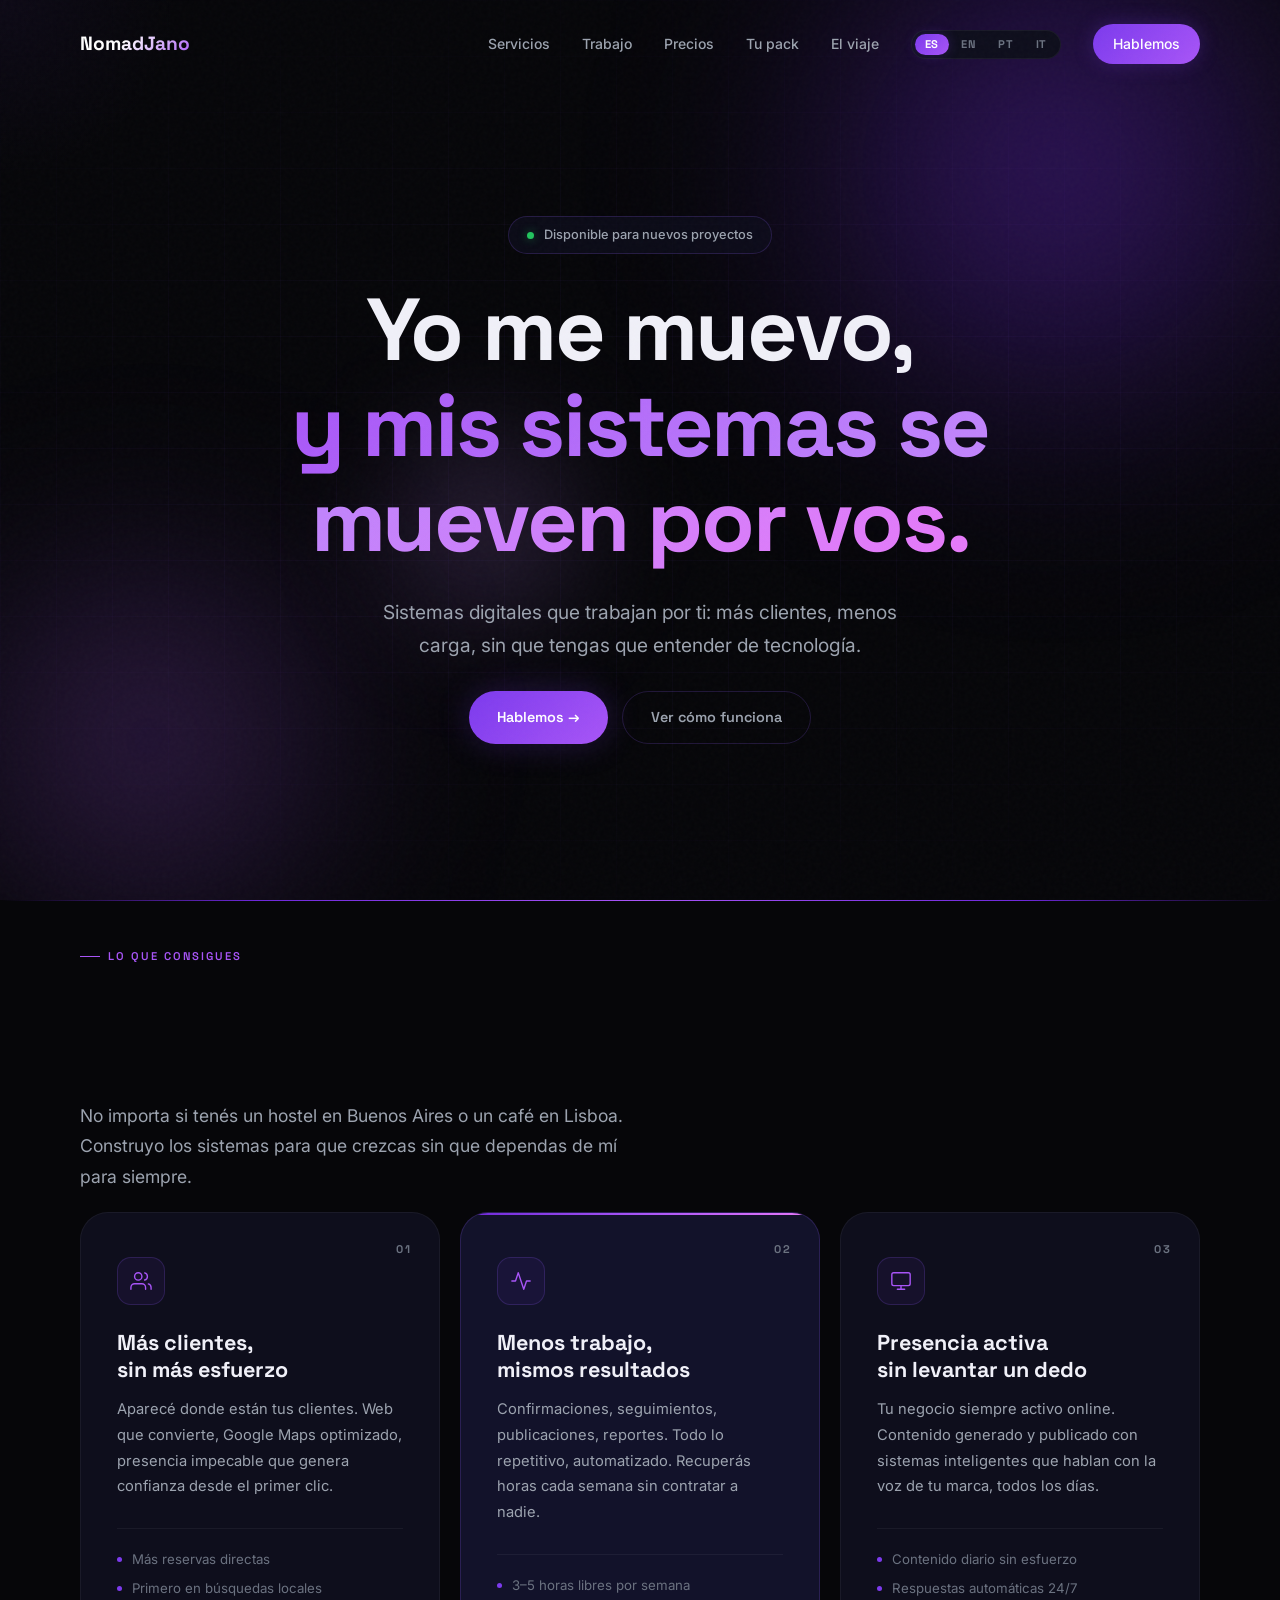
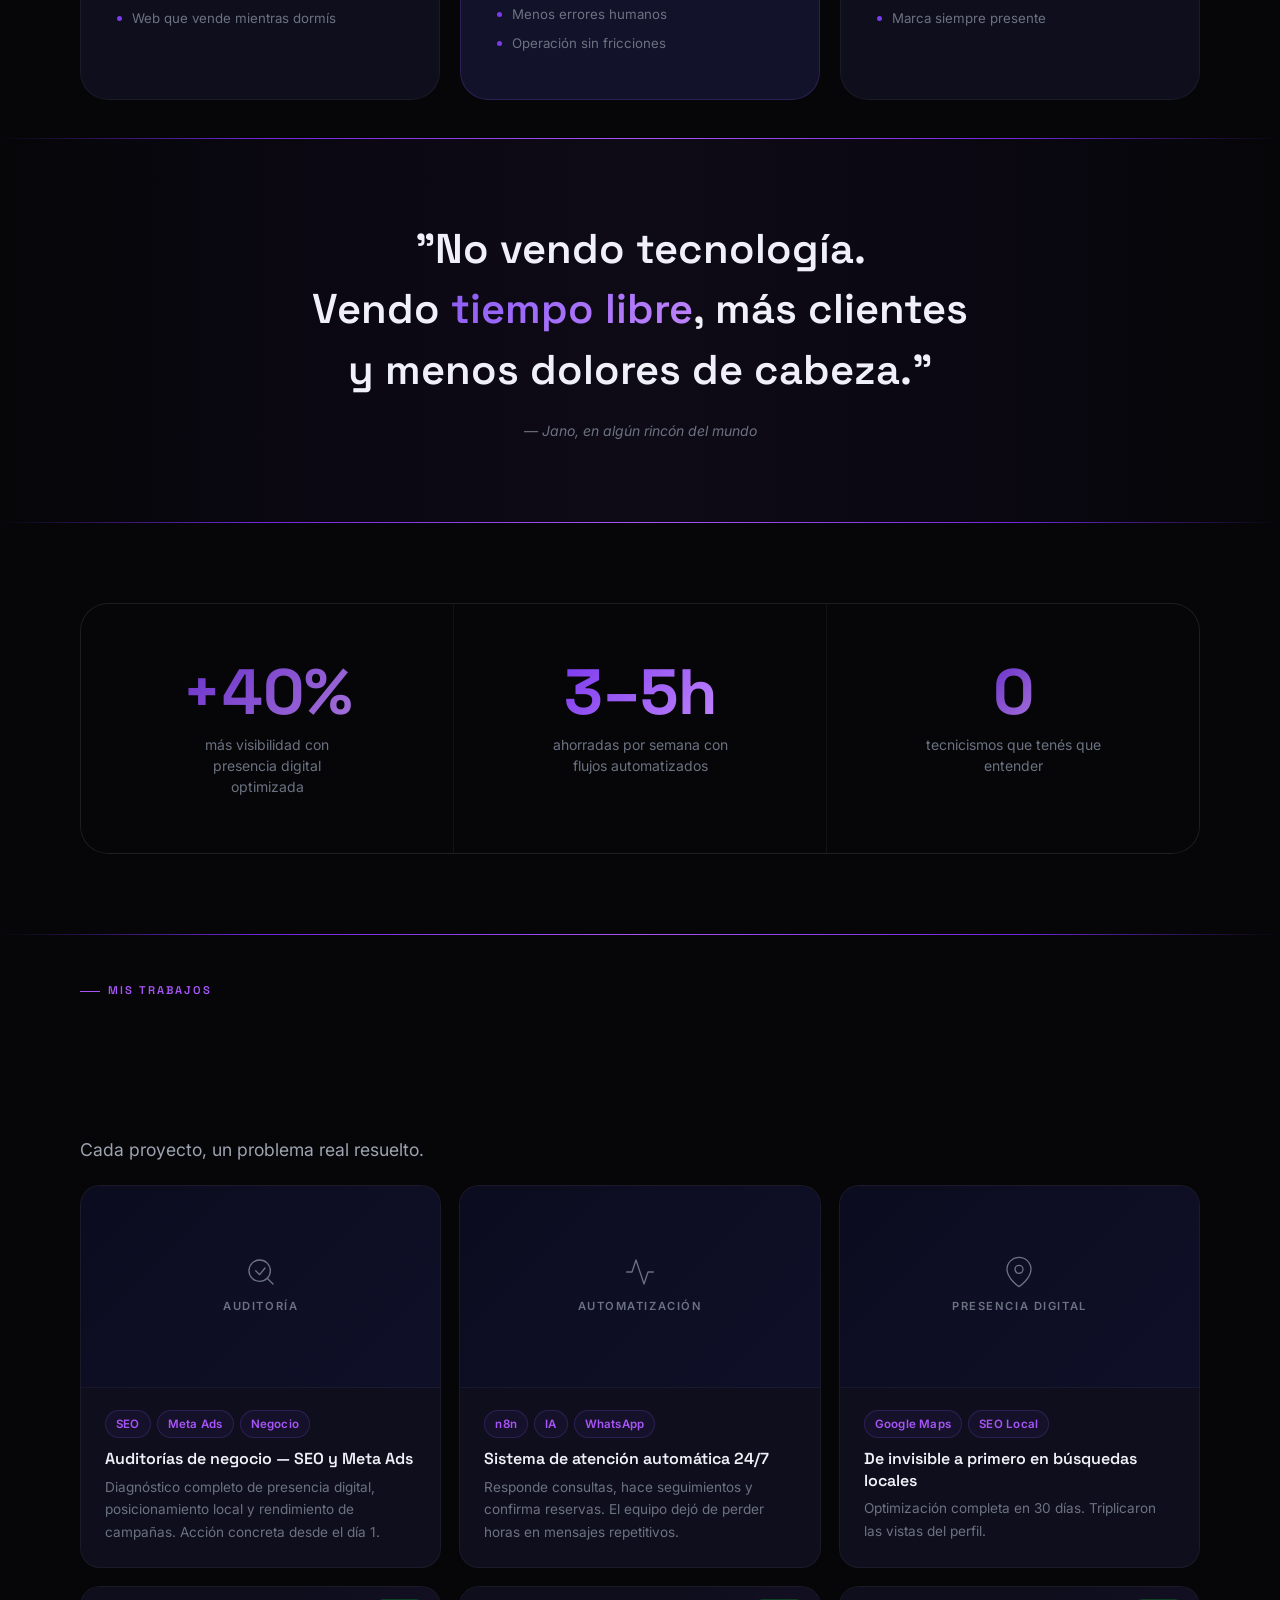
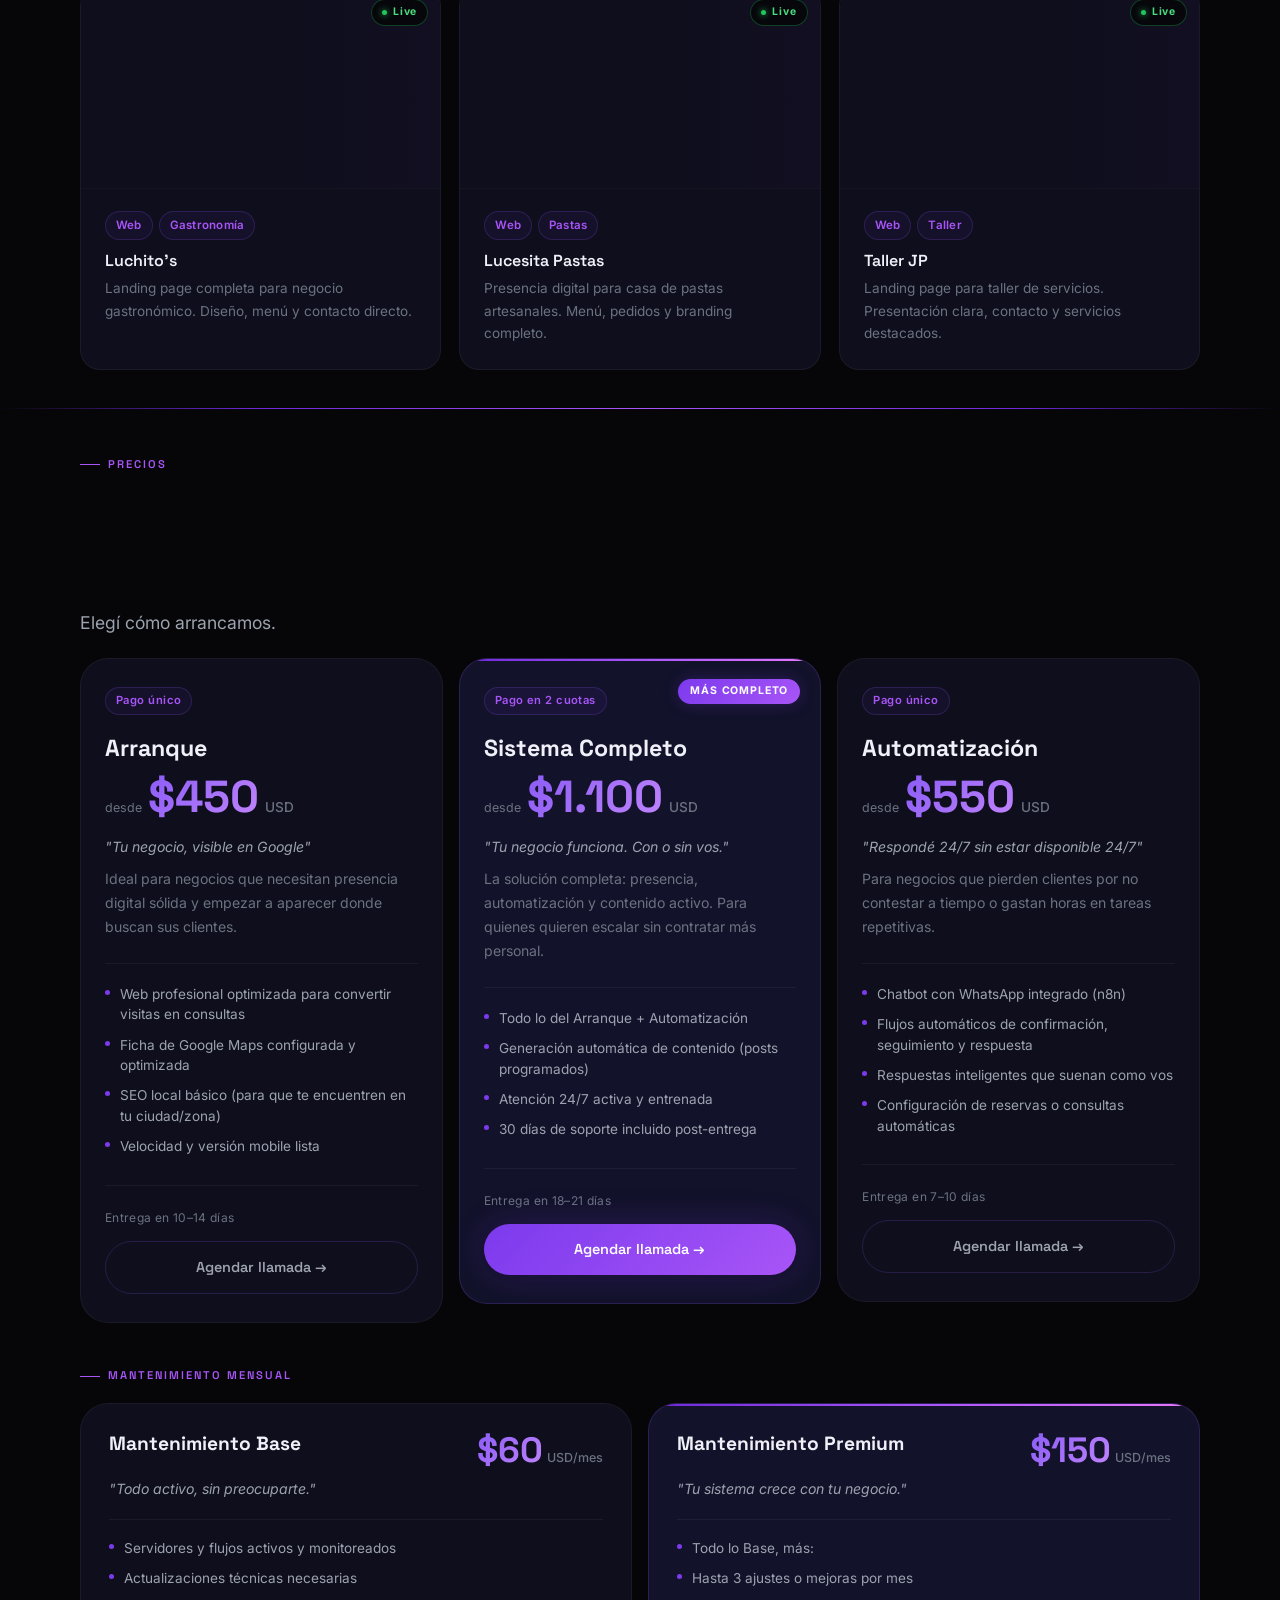
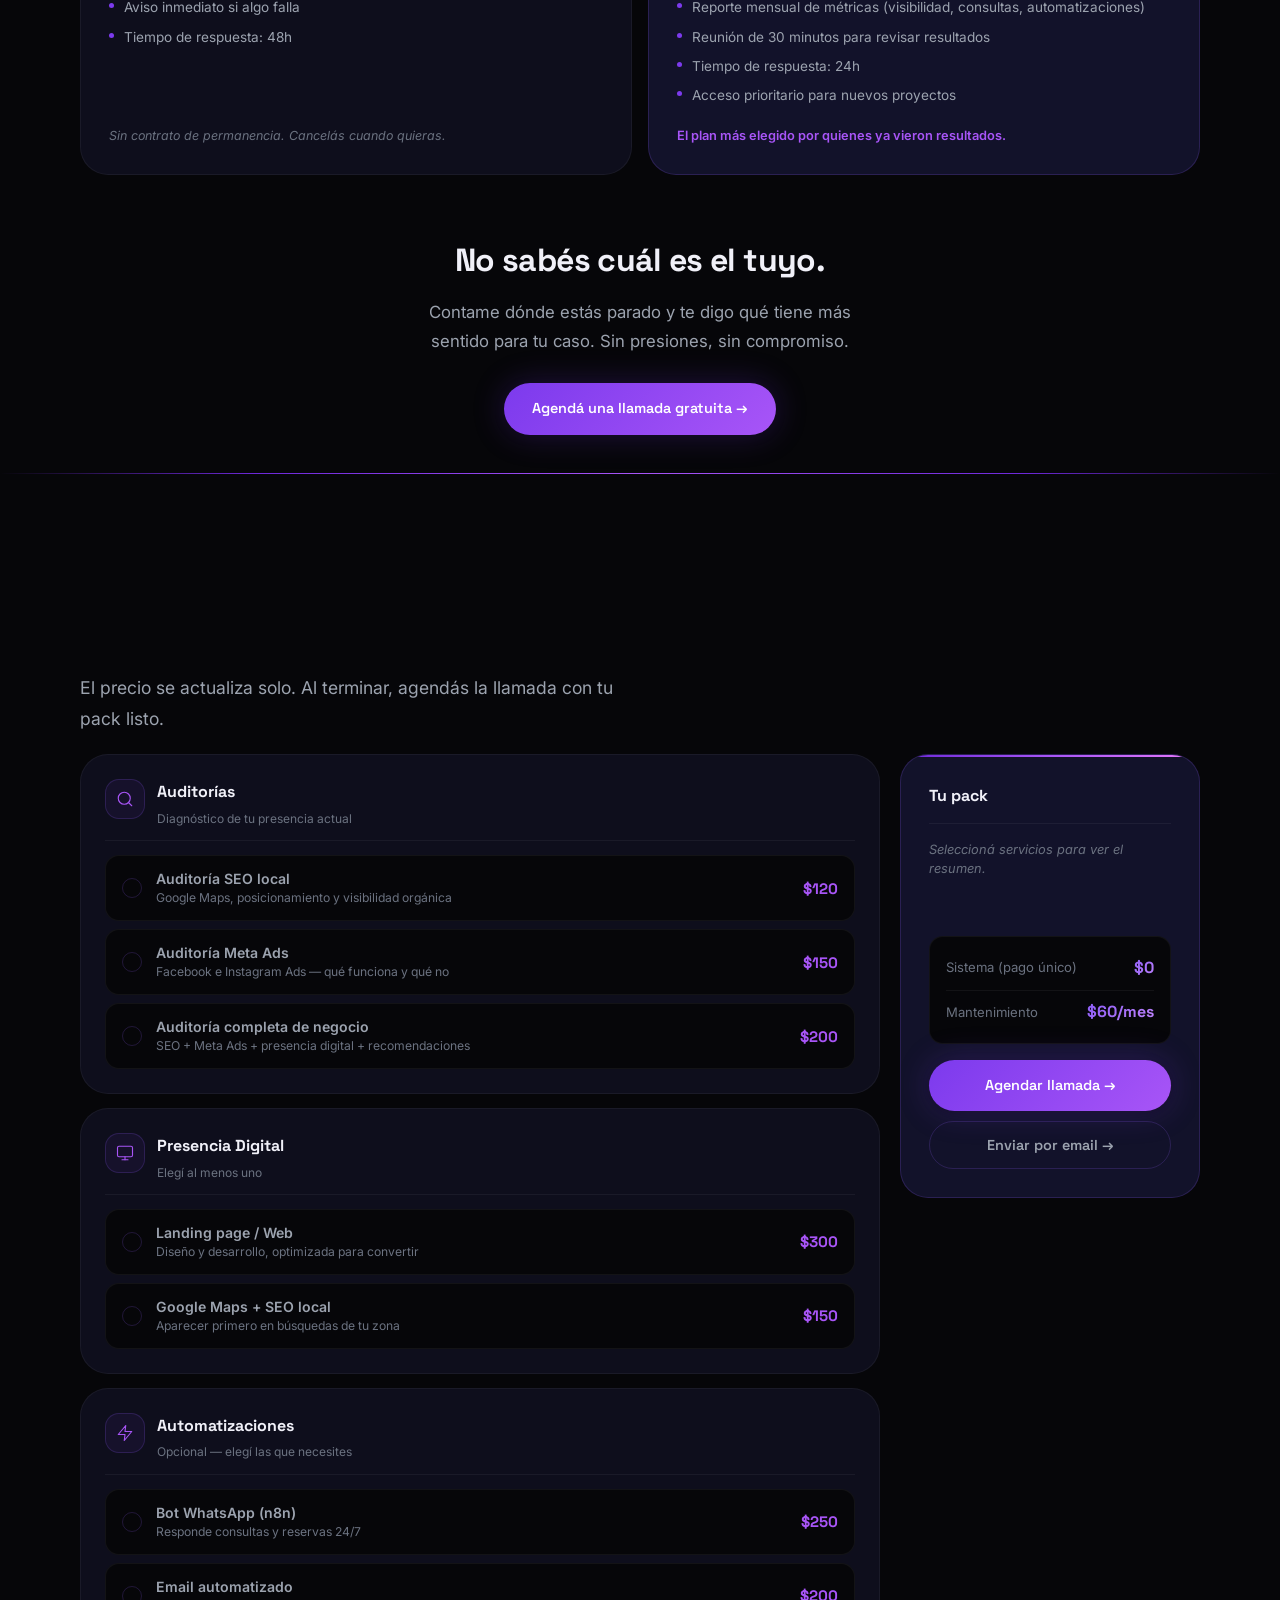
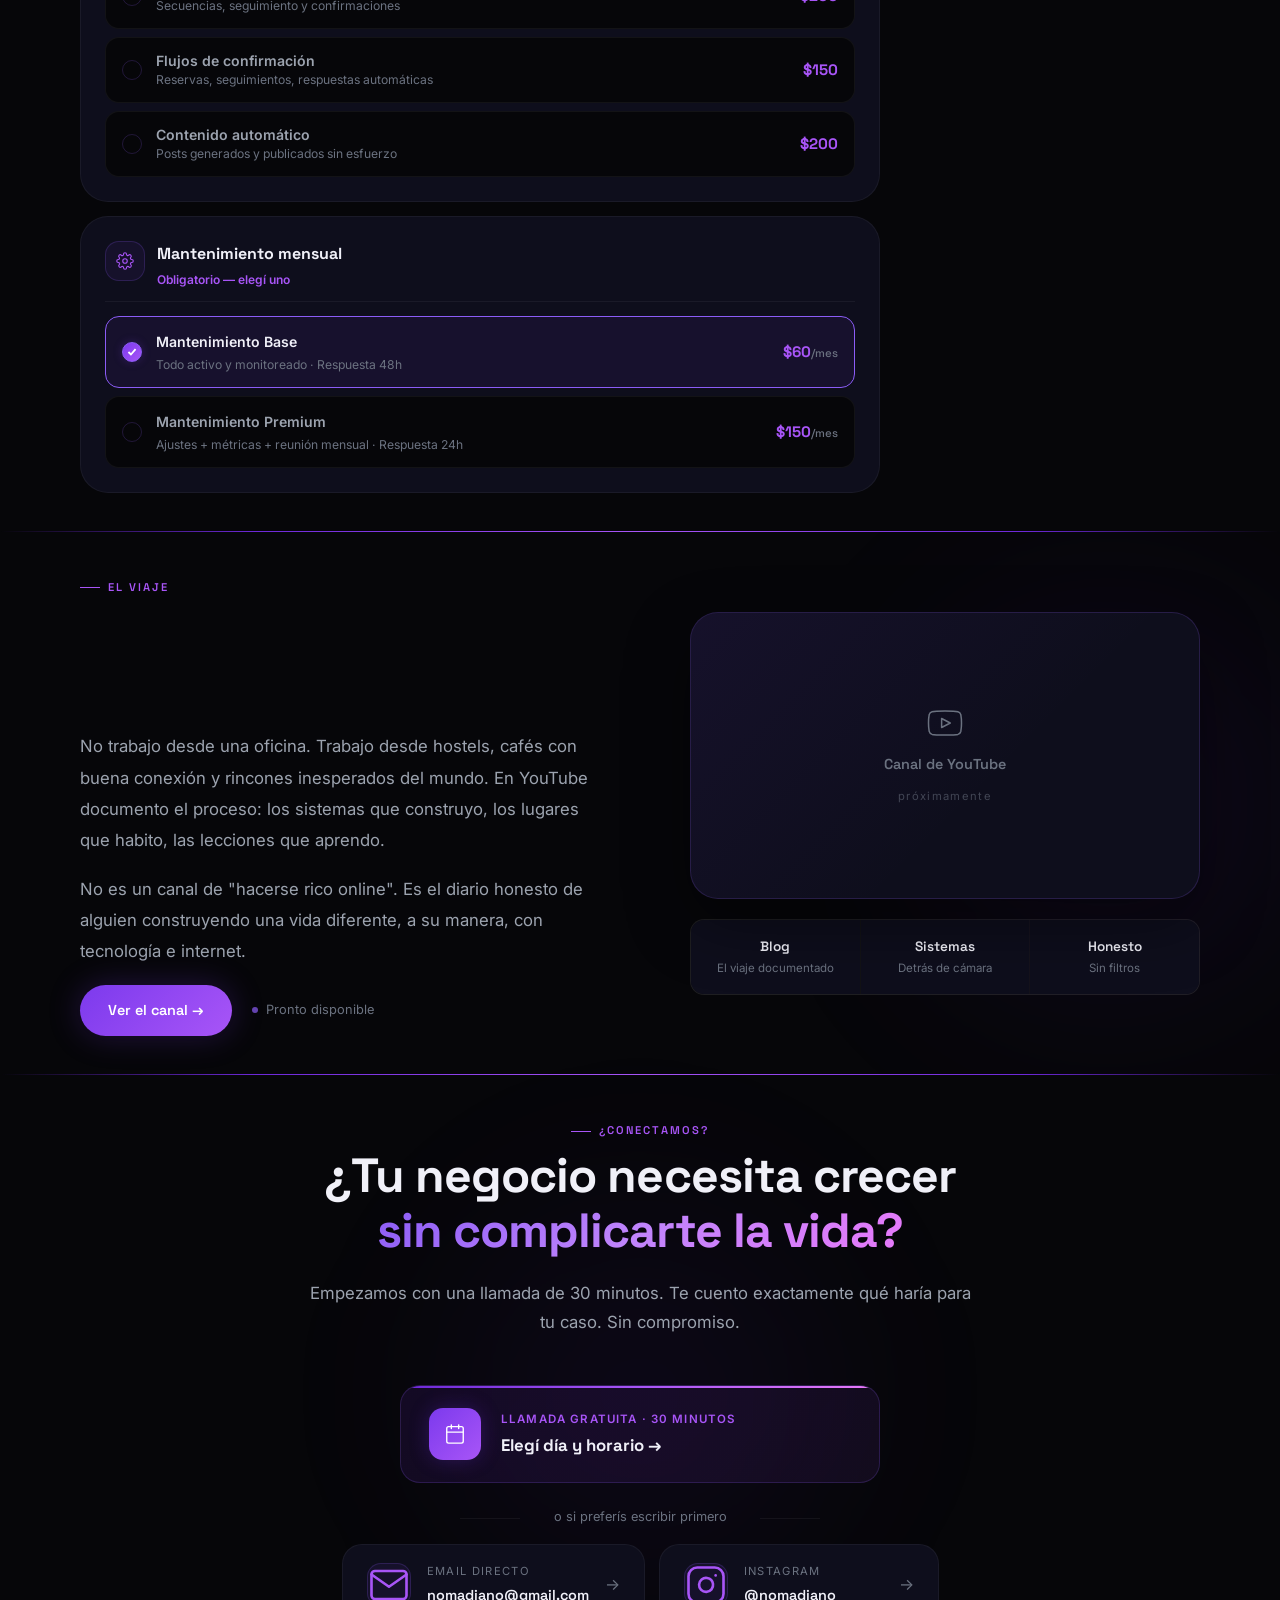
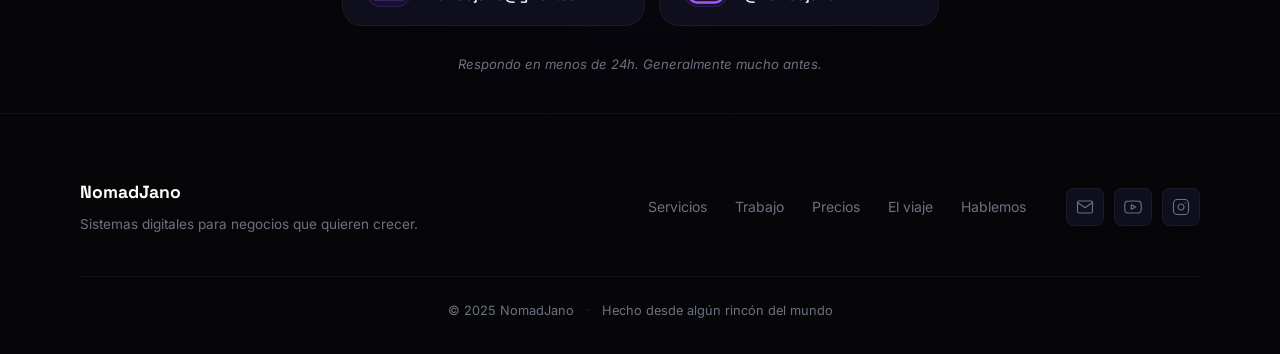
==== commit 4b31add1: "Add files via upload" ====
--- a/index.html
+++ b/index.html
@@ -124,6 +124,8 @@
       <div class="nav__links">
         <a href="#servicios" data-i18n="nav.services">Servicios</a>
         <a href="#trabajo" data-i18n="nav.work">Trabajo</a>
+        <a href="#precios" data-i18n="nav.prices">Precios</a>
+        <a href="#pack" data-i18n="nav.pack">Tu pack</a>
         <a href="#viaje" data-i18n="nav.journey">El viaje</a>
         <div class="lang-switcher" id="langSwitcher">
           <button class="lang-btn active" data-lang="es">ES</button>
@@ -144,6 +146,8 @@
     <button class="mobile-menu__close" id="closeMenu" aria-label="Cerrar menú">✕</button>
     <a href="#servicios" class="mobile-menu__link" data-i18n="nav.services">Servicios</a>
     <a href="#trabajo" class="mobile-menu__link" data-i18n="nav.work">Trabajo</a>
+    <a href="#precios" class="mobile-menu__link" data-i18n="nav.prices">Precios</a>
+    <a href="#pack" class="mobile-menu__link" data-i18n="nav.pack">Tu pack</a>
     <a href="#viaje" class="mobile-menu__link" data-i18n="nav.journey">El viaje</a>
     <div class="lang-switcher lang-switcher--mobile" id="langSwitcherMobile">
       <button class="lang-btn active" data-lang="es">ES</button>
@@ -183,28 +187,6 @@
       </div>
     </div>
 
-    <div class="hero__scroll-indicator">
-      <span>scroll</span>
-      <div class="hero__scroll-line"></div>
-    </div>
-  </section>
-
-  <div class="section-divider" role="separator"></div>
-
-  <!-- ======================================
-       MANIFIESTO
-  ======================================= -->
-  <section class="manifiesto">
-    <div class="container">
-      <div class="reveal-fade">
-        <p class="manifiesto__text" data-i18n-html="manifiesto.text">
-          "No vendo tecnología.<br>
-          Vendo <em>tiempo libre</em>, más clientes<br>
-          y menos dolores de cabeza."
-        </p>
-        <span class="manifiesto__author" data-i18n="manifiesto.author">— Jano, en algún rincón del mundo</span>
-      </div>
-    </div>
   </section>
 
   <div class="section-divider" role="separator"></div>
@@ -301,6 +283,24 @@
   <div class="section-divider" role="separator"></div>
 
   <!-- ======================================
+       MANIFIESTO
+  ======================================= -->
+  <section class="manifiesto">
+    <div class="container">
+      <div class="reveal-fade">
+        <p class="manifiesto__text" data-i18n-html="manifiesto.text">
+          "No vendo tecnología.<br>
+          Vendo <em>tiempo libre</em>, más clientes<br>
+          y menos dolores de cabeza."
+        </p>
+        <span class="manifiesto__author" data-i18n="manifiesto.author">— Jano, en algún rincón del mundo</span>
+      </div>
+    </div>
+  </section>
+
+  <div class="section-divider" role="separator"></div>
+
+  <!-- ======================================
        NÚMEROS
   ======================================= -->
   <section class="numeros">
@@ -330,9 +330,9 @@
   <section class="trabajo" id="trabajo">
     <div class="container">
       <div class="section-header">
-        <span class="section-label reveal-up" data-i18n="work.label">El trabajo</span>
+        <span class="section-label reveal-up" data-i18n="work.label">Mis trabajos</span>
         <h2 class="section-title reveal-clip">
-          <span data-i18n="work.title">Sistemas construidos.</span><br>
+          <span data-i18n="work.title">Proyectos realizados.</span><br>
           <span data-i18n="work.titleLine2">Resultados reales.</span>
         </h2>
         <p class="section-subtitle reveal-up" data-i18n="work.subtitle">Cada proyecto, un problema real resuelto.</p>
@@ -344,21 +344,21 @@
           <div class="proyecto-card__visual">
             <div class="proyecto-card__placeholder-inner">
               <svg viewBox="0 0 24 24" fill="none" stroke="currentColor" stroke-width="1" stroke-linecap="round" stroke-linejoin="round">
-                <rect x="2" y="3" width="20" height="14" rx="2"/>
-                <line x1="8" y1="21" x2="16" y2="21"/>
-                <line x1="12" y1="17" x2="12" y2="21"/>
+                <circle cx="11" cy="11" r="8"/>
+                <line x1="21" y1="21" x2="16.65" y2="16.65"/>
+                <polyline points="8 11 11 14 15 9"/>
               </svg>
-              <span>Landing Page</span>
+              <span>Auditoría</span>
             </div>
           </div>
           <div class="proyecto-card__content">
-            <div class="proyecto-card__tags"><span class="tag">Web</span><span class="tag">Conversión</span></div>
-            <h3 class="proyecto-card__title">Landing page para hostel boutique</h3>
-            <p class="proyecto-card__desc">Diseño + reservas directas integradas. Redujo comisiones de OTAs en un 30%.</p>
-          </div>
-        </div>
-
-        <div class="proyecto-card proyecto-card--large">
+            <div class="proyecto-card__tags"><span class="tag">SEO</span><span class="tag">Meta Ads</span><span class="tag">Negocio</span></div>
+            <h3 class="proyecto-card__title" data-i18n="work.card01.title">Auditorías de negocio — SEO y Meta Ads</h3>
+            <p class="proyecto-card__desc" data-i18n="work.card01.desc">Diagnóstico completo de presencia digital, posicionamiento local y rendimiento de campañas. Acción concreta desde el día 1.</p>
+          </div>
+        </div>
+
+        <div class="proyecto-card">
           <div class="proyecto-card__visual">
             <div class="proyecto-card__placeholder-inner">
               <svg viewBox="0 0 24 24" fill="none" stroke="currentColor" stroke-width="1" stroke-linecap="round" stroke-linejoin="round">
@@ -369,8 +369,8 @@
           </div>
           <div class="proyecto-card__content">
             <div class="proyecto-card__tags"><span class="tag">n8n</span><span class="tag">IA</span><span class="tag">WhatsApp</span></div>
-            <h3 class="proyecto-card__title">Sistema de atención automática 24/7</h3>
-            <p class="proyecto-card__desc">Responde consultas, hace seguimientos y confirma reservas. El equipo dejó de perder horas en mensajes repetitivos.</p>
+            <h3 class="proyecto-card__title" data-i18n="work.card02.title">Sistema de atención automática 24/7</h3>
+            <p class="proyecto-card__desc" data-i18n="work.card02.desc">Responde consultas, hace seguimientos y confirma reservas. El equipo dejó de perder horas en mensajes repetitivos.</p>
           </div>
         </div>
 
@@ -386,8 +386,8 @@
           </div>
           <div class="proyecto-card__content">
             <div class="proyecto-card__tags"><span class="tag">Google Maps</span><span class="tag">SEO Local</span></div>
-            <h3 class="proyecto-card__title">De invisible a primero en búsquedas locales</h3>
-            <p class="proyecto-card__desc">Optimización completa en 30 días. Triplicaron las vistas del perfil.</p>
+            <h3 class="proyecto-card__title" data-i18n="work.card03.title">De invisible a primero en búsquedas locales</h3>
+            <p class="proyecto-card__desc" data-i18n="work.card03.desc">Optimización completa en 30 días. Triplicaron las vistas del perfil.</p>
           </div>
         </div>
 
@@ -409,7 +409,7 @@
           <div class="proyecto-card__content">
             <div class="proyecto-card__tags"><span class="tag">Web</span><span class="tag">Gastronomía</span></div>
             <h3 class="proyecto-card__title">Luchito's</h3>
-            <p class="proyecto-card__desc">Landing page completa para negocio gastronómico. Diseño, menú y contacto directo.</p>
+            <p class="proyecto-card__desc" data-i18n="work.card04.desc">Landing page completa para negocio gastronómico. Diseño, menú y contacto directo.</p>
           </div>
         </a>
 
@@ -431,7 +431,7 @@
           <div class="proyecto-card__content">
             <div class="proyecto-card__tags"><span class="tag">Web</span><span class="tag">Pastas</span></div>
             <h3 class="proyecto-card__title">Lucesita Pastas</h3>
-            <p class="proyecto-card__desc">Presencia digital para casa de pastas artesanales. Menú, pedidos y branding completo.</p>
+            <p class="proyecto-card__desc" data-i18n="work.card05.desc">Presencia digital para casa de pastas artesanales. Menú, pedidos y branding completo.</p>
           </div>
         </a>
 
@@ -453,9 +453,363 @@
           <div class="proyecto-card__content">
             <div class="proyecto-card__tags"><span class="tag">Web</span><span class="tag">Taller</span></div>
             <h3 class="proyecto-card__title">Taller JP</h3>
-            <p class="proyecto-card__desc">Landing page para taller de servicios. Presentación clara, contacto y servicios destacados.</p>
+            <p class="proyecto-card__desc" data-i18n="work.card06.desc">Landing page para taller de servicios. Presentación clara, contacto y servicios destacados.</p>
           </div>
         </a>
+
+      </div>
+    </div>
+  </section>
+
+  <div class="section-divider" role="separator"></div>
+
+  <!-- ======================================
+       PRECIOS
+  ======================================= -->
+  <section class="precios" id="precios">
+    <div class="container">
+      <div class="section-header">
+        <span class="section-label reveal-up" data-i18n="prices.label">Precios</span>
+        <h2 class="section-title reveal-clip">
+          <span data-i18n="prices.title">Sistemas que trabajan</span><br>
+          <span class="gradient-text" data-i18n="prices.titleGradient">mientras vos descansás.</span>
+        </h2>
+        <p class="section-subtitle reveal-up" data-i18n="prices.subtitle">Elegí cómo arrancamos.</p>
+      </div>
+
+      <div class="precios__grid">
+
+        <div class="precio-card reveal-up">
+          <span class="precio-card__type" data-i18n="prices.typeOnce">Pago único</span>
+          <h3 class="precio-card__name" data-i18n="prices.card01.name">Arranque</h3>
+          <div class="precio-card__price">
+            <span class="precio-card__from" data-i18n="prices.from">desde</span>
+            <strong class="precio-card__amount">$450</strong>
+            <span class="precio-card__currency">USD</span>
+          </div>
+          <p class="precio-card__tagline" data-i18n="prices.card01.tagline">"Tu negocio, visible en Google"</p>
+          <p class="precio-card__desc" data-i18n="prices.card01.desc">Ideal para negocios que necesitan presencia digital sólida y empezar a aparecer donde buscan sus clientes.</p>
+          <ul class="precio-card__features">
+            <li data-i18n="prices.card01.f1">Web profesional optimizada para convertir visitas en consultas</li>
+            <li data-i18n="prices.card01.f2">Ficha de Google Maps configurada y optimizada</li>
+            <li data-i18n="prices.card01.f3">SEO local básico (para que te encuentren en tu ciudad/zona)</li>
+            <li data-i18n="prices.card01.f4">Velocidad y versión mobile lista</li>
+          </ul>
+          <div class="precio-card__footer">
+            <span class="precio-card__delivery" data-i18n="prices.delivery01">Entrega en 10–14 días</span>
+            <a href="https://calendly.com/nomadjano/llamada" target="_blank" rel="noopener noreferrer" class="btn btn--ghost" data-i18n="prices.cta">Agendar llamada →</a>
+          </div>
+        </div>
+
+        <div class="precio-card precio-card--featured reveal-up">
+          <span class="precio-card__type" data-i18n="prices.typeTwo">Pago en 2 cuotas</span>
+          <span class="precio-card__highlight" data-i18n="prices.badgeFull">Más completo</span>
+          <h3 class="precio-card__name" data-i18n="prices.card02.name">Sistema Completo</h3>
+          <div class="precio-card__price">
+            <span class="precio-card__from" data-i18n="prices.from">desde</span>
+            <strong class="precio-card__amount">$1.100</strong>
+            <span class="precio-card__currency">USD</span>
+          </div>
+          <p class="precio-card__tagline" data-i18n="prices.card02.tagline">"Tu negocio funciona. Con o sin vos."</p>
+          <p class="precio-card__desc" data-i18n="prices.card02.desc">La solución completa: presencia, automatización y contenido activo. Para quienes quieren escalar sin contratar más personal.</p>
+          <ul class="precio-card__features">
+            <li data-i18n="prices.card02.f1">Todo lo del Arranque + Automatización</li>
+            <li data-i18n="prices.card02.f2">Generación automática de contenido (posts programados)</li>
+            <li data-i18n="prices.card02.f3">Atención 24/7 activa y entrenada</li>
+            <li data-i18n="prices.card02.f4">30 días de soporte incluido post-entrega</li>
+          </ul>
+          <div class="precio-card__footer">
+            <span class="precio-card__delivery" data-i18n="prices.delivery02">Entrega en 18–21 días</span>
+            <a href="https://calendly.com/nomadjano/llamada" target="_blank" rel="noopener noreferrer" class="btn btn--primary" data-i18n="prices.cta">Agendar llamada →</a>
+          </div>
+        </div>
+
+        <div class="precio-card reveal-up">
+          <span class="precio-card__type" data-i18n="prices.typeOnce">Pago único</span>
+          <h3 class="precio-card__name" data-i18n="prices.card03.name">Automatización</h3>
+          <div class="precio-card__price">
+            <span class="precio-card__from" data-i18n="prices.from">desde</span>
+            <strong class="precio-card__amount">$550</strong>
+            <span class="precio-card__currency">USD</span>
+          </div>
+          <p class="precio-card__tagline" data-i18n="prices.card03.tagline">"Respondé 24/7 sin estar disponible 24/7"</p>
+          <p class="precio-card__desc" data-i18n="prices.card03.desc">Para negocios que pierden clientes por no contestar a tiempo o gastan horas en tareas repetitivas.</p>
+          <ul class="precio-card__features">
+            <li data-i18n="prices.card03.f1">Chatbot con WhatsApp integrado (n8n)</li>
+            <li data-i18n="prices.card03.f2">Flujos automáticos de confirmación, seguimiento y respuesta</li>
+            <li data-i18n="prices.card03.f3">Respuestas inteligentes que suenan como vos</li>
+            <li data-i18n="prices.card03.f4">Configuración de reservas o consultas automáticas</li>
+          </ul>
+          <div class="precio-card__footer">
+            <span class="precio-card__delivery" data-i18n="prices.delivery03">Entrega en 7–10 días</span>
+            <a href="https://calendly.com/nomadjano/llamada" target="_blank" rel="noopener noreferrer" class="btn btn--ghost" data-i18n="prices.cta">Agendar llamada →</a>
+          </div>
+        </div>
+
+      </div>
+
+      <div class="mant-header reveal-up">
+        <span class="section-label" data-i18n="prices.mantLabel">Mantenimiento mensual</span>
+      </div>
+
+      <div class="mantenimiento__grid">
+
+        <div class="mant-card reveal-up">
+          <div class="mant-card__top">
+            <h3 class="mant-card__name" data-i18n="prices.mantBaseName">Mantenimiento Base</h3>
+            <div class="mant-card__price">
+              <strong class="mant-card__amount">$60</strong>
+              <span class="mant-card__period" data-i18n="prices.perMonth">USD/mes</span>
+            </div>
+          </div>
+          <p class="mant-card__tagline" data-i18n="prices.mant01.tagline">"Todo activo, sin preocuparte."</p>
+          <ul class="mant-card__features">
+            <li data-i18n="prices.mant01.f1">Servidores y flujos activos y monitoreados</li>
+            <li data-i18n="prices.mant01.f2">Actualizaciones técnicas necesarias</li>
+            <li data-i18n="prices.mant01.f3">Aviso inmediato si algo falla</li>
+            <li data-i18n="prices.mant01.f4">Tiempo de respuesta: 48h</li>
+          </ul>
+          <p class="mant-card__note" data-i18n="prices.mantBaseNote">Sin contrato de permanencia. Cancelás cuando quieras.</p>
+        </div>
+
+        <div class="mant-card mant-card--premium reveal-up">
+          <div class="mant-card__top">
+            <h3 class="mant-card__name" data-i18n="prices.mantPremiumName">Mantenimiento Premium</h3>
+            <div class="mant-card__price">
+              <strong class="mant-card__amount">$150</strong>
+              <span class="mant-card__period" data-i18n="prices.perMonth">USD/mes</span>
+            </div>
+          </div>
+          <p class="mant-card__tagline" data-i18n="prices.mant02.tagline">"Tu sistema crece con tu negocio."</p>
+          <ul class="mant-card__features">
+            <li data-i18n="prices.mant02.f1">Todo lo Base, más:</li>
+            <li data-i18n="prices.mant02.f2">Hasta 3 ajustes o mejoras por mes</li>
+            <li data-i18n="prices.mant02.f3">Reporte mensual de métricas (visibilidad, consultas, automatizaciones)</li>
+            <li data-i18n="prices.mant02.f4">Reunión de 30 minutos para revisar resultados</li>
+            <li data-i18n="prices.mant02.f5">Tiempo de respuesta: 24h</li>
+            <li data-i18n="prices.mant02.f6">Acceso prioritario para nuevos proyectos</li>
+          </ul>
+          <p class="mant-card__endorsed" data-i18n="prices.mantEndorsed">El plan más elegido por quienes ya vieron resultados.</p>
+        </div>
+
+      </div>
+
+      <div class="precios__cierre reveal-up">
+        <h3 class="precios__cierre-title" data-i18n="prices.closeTitle">No sabés cuál es el tuyo.</h3>
+        <p class="precios__cierre-desc" data-i18n="prices.closeDesc">Contame dónde estás parado y te digo qué tiene más sentido para tu caso. Sin presiones, sin compromiso.</p>
+        <a href="https://calendly.com/nomadjano/llamada" target="_blank" rel="noopener noreferrer" class="btn btn--primary" data-i18n="prices.closeBtn">Agendá una llamada gratuita →</a>
+      </div>
+
+    </div>
+  </section>
+
+  <div class="section-divider" role="separator"></div>
+
+  <!-- ======================================
+       PACK BUILDER
+  ======================================= -->
+  <section class="pack-builder" id="pack">
+    <div class="container">
+      <div class="section-header">
+        <span class="section-label reveal-up" data-i18n="pack.label">Armá tu sistema</span>
+        <h2 class="section-title reveal-clip">
+          <span data-i18n="pack.title">Elegí lo que necesita</span><br>
+          <span class="gradient-text" data-i18n="pack.titleGradient">tu negocio.</span>
+        </h2>
+        <p class="section-subtitle reveal-up" data-i18n="pack.subtitle">El precio se actualiza solo. Al terminar, agendás la llamada con tu pack listo.</p>
+      </div>
+
+      <div class="pack-layout">
+
+        <div class="pack-services reveal-up">
+
+          <!-- Auditorías -->
+          <div class="pack-category">
+            <div class="pack-category__header">
+              <div class="pack-category__icon">
+                <svg viewBox="0 0 24 24" fill="none" stroke="currentColor" stroke-width="1.5" stroke-linecap="round" stroke-linejoin="round">
+                  <circle cx="11" cy="11" r="8"/>
+                  <line x1="21" y1="21" x2="16.65" y2="16.65"/>
+                </svg>
+              </div>
+              <div>
+                <h3 class="pack-category__name" data-i18n="pack.auditTitle">Auditorías</h3>
+                <p class="pack-category__hint" data-i18n="pack.auditHint">Diagnóstico de tu presencia actual</p>
+              </div>
+            </div>
+            <div class="pack-items">
+              <button class="pack-item" data-id="audit-seo" data-price="120" type="button">
+                <div class="pack-item__check"><svg viewBox="0 0 14 14" fill="none" stroke="currentColor" stroke-width="2.5"><polyline points="2 7 5.5 10.5 12 3"/></svg></div>
+                <div class="pack-item__info">
+                  <span class="pack-item__name" data-i18n="pack.item.auditSeo.name">Auditoría SEO local</span>
+                  <span class="pack-item__desc" data-i18n="pack.item.auditSeo.desc">Google Maps, posicionamiento y visibilidad orgánica</span>
+                </div>
+                <span class="pack-item__price">$120</span>
+              </button>
+              <button class="pack-item" data-id="audit-meta" data-price="150" type="button">
+                <div class="pack-item__check"><svg viewBox="0 0 14 14" fill="none" stroke="currentColor" stroke-width="2.5"><polyline points="2 7 5.5 10.5 12 3"/></svg></div>
+                <div class="pack-item__info">
+                  <span class="pack-item__name" data-i18n="pack.item.auditMeta.name">Auditoría Meta Ads</span>
+                  <span class="pack-item__desc" data-i18n="pack.item.auditMeta.desc">Facebook e Instagram Ads — qué funciona y qué no</span>
+                </div>
+                <span class="pack-item__price">$150</span>
+              </button>
+              <button class="pack-item" data-id="audit-full" data-price="200" type="button">
+                <div class="pack-item__check"><svg viewBox="0 0 14 14" fill="none" stroke="currentColor" stroke-width="2.5"><polyline points="2 7 5.5 10.5 12 3"/></svg></div>
+                <div class="pack-item__info">
+                  <span class="pack-item__name" data-i18n="pack.item.auditFull.name">Auditoría completa de negocio</span>
+                  <span class="pack-item__desc" data-i18n="pack.item.auditFull.desc">SEO + Meta Ads + presencia digital + recomendaciones</span>
+                </div>
+                <span class="pack-item__price">$200</span>
+              </button>
+            </div>
+          </div>
+
+          <!-- Presencia Digital -->
+          <div class="pack-category">
+            <div class="pack-category__header">
+              <div class="pack-category__icon">
+                <svg viewBox="0 0 24 24" fill="none" stroke="currentColor" stroke-width="1.5" stroke-linecap="round" stroke-linejoin="round">
+                  <rect x="2" y="3" width="20" height="14" rx="2"/>
+                  <line x1="8" y1="21" x2="16" y2="21"/>
+                  <line x1="12" y1="17" x2="12" y2="21"/>
+                </svg>
+              </div>
+              <div>
+                <h3 class="pack-category__name" data-i18n="pack.presTitle">Presencia Digital</h3>
+                <p class="pack-category__hint" data-i18n="pack.presHint">Elegí al menos uno</p>
+              </div>
+            </div>
+            <div class="pack-items">
+              <button class="pack-item" data-id="web" data-price="300" type="button">
+                <div class="pack-item__check"><svg viewBox="0 0 14 14" fill="none" stroke="currentColor" stroke-width="2.5"><polyline points="2 7 5.5 10.5 12 3"/></svg></div>
+                <div class="pack-item__info">
+                  <span class="pack-item__name" data-i18n="pack.item.web.name">Landing page / Web</span>
+                  <span class="pack-item__desc" data-i18n="pack.item.web.desc">Diseño y desarrollo, optimizada para convertir</span>
+                </div>
+                <span class="pack-item__price">$300</span>
+              </button>
+              <button class="pack-item" data-id="maps" data-price="150" type="button">
+                <div class="pack-item__check"><svg viewBox="0 0 14 14" fill="none" stroke="currentColor" stroke-width="2.5"><polyline points="2 7 5.5 10.5 12 3"/></svg></div>
+                <div class="pack-item__info">
+                  <span class="pack-item__name" data-i18n="pack.item.maps.name">Google Maps + SEO local</span>
+                  <span class="pack-item__desc" data-i18n="pack.item.maps.desc">Aparecer primero en búsquedas de tu zona</span>
+                </div>
+                <span class="pack-item__price">$150</span>
+              </button>
+            </div>
+          </div>
+
+          <!-- Automatizaciones -->
+          <div class="pack-category">
+            <div class="pack-category__header">
+              <div class="pack-category__icon">
+                <svg viewBox="0 0 24 24" fill="none" stroke="currentColor" stroke-width="1.5" stroke-linecap="round" stroke-linejoin="round">
+                  <polyline points="13 2 3 14 12 14 11 22 21 10 12 10 13 2"/>
+                </svg>
+              </div>
+              <div>
+                <h3 class="pack-category__name" data-i18n="pack.autoTitle">Automatizaciones</h3>
+                <p class="pack-category__hint" data-i18n="pack.autoHint">Opcional — elegí las que necesites</p>
+              </div>
+            </div>
+            <div class="pack-items">
+              <button class="pack-item" data-id="wpp" data-price="250" type="button">
+                <div class="pack-item__check"><svg viewBox="0 0 14 14" fill="none" stroke="currentColor" stroke-width="2.5"><polyline points="2 7 5.5 10.5 12 3"/></svg></div>
+                <div class="pack-item__info">
+                  <span class="pack-item__name" data-i18n="pack.item.wpp.name">Bot WhatsApp (n8n)</span>
+                  <span class="pack-item__desc" data-i18n="pack.item.wpp.desc">Responde consultas y reservas 24/7</span>
+                </div>
+                <span class="pack-item__price">$250</span>
+              </button>
+              <button class="pack-item" data-id="email" data-price="200" type="button">
+                <div class="pack-item__check"><svg viewBox="0 0 14 14" fill="none" stroke="currentColor" stroke-width="2.5"><polyline points="2 7 5.5 10.5 12 3"/></svg></div>
+                <div class="pack-item__info">
+                  <span class="pack-item__name" data-i18n="pack.item.email.name">Email automatizado</span>
+                  <span class="pack-item__desc" data-i18n="pack.item.email.desc">Secuencias, seguimiento y confirmaciones</span>
+                </div>
+                <span class="pack-item__price">$200</span>
+              </button>
+              <button class="pack-item" data-id="flows" data-price="150" type="button">
+                <div class="pack-item__check"><svg viewBox="0 0 14 14" fill="none" stroke="currentColor" stroke-width="2.5"><polyline points="2 7 5.5 10.5 12 3"/></svg></div>
+                <div class="pack-item__info">
+                  <span class="pack-item__name" data-i18n="pack.item.flows.name">Flujos de confirmación</span>
+                  <span class="pack-item__desc" data-i18n="pack.item.flows.desc">Reservas, seguimientos, respuestas automáticas</span>
+                </div>
+                <span class="pack-item__price">$150</span>
+              </button>
+              <button class="pack-item" data-id="content" data-price="200" type="button">
+                <div class="pack-item__check"><svg viewBox="0 0 14 14" fill="none" stroke="currentColor" stroke-width="2.5"><polyline points="2 7 5.5 10.5 12 3"/></svg></div>
+                <div class="pack-item__info">
+                  <span class="pack-item__name" data-i18n="pack.item.content.name">Contenido automático</span>
+                  <span class="pack-item__desc" data-i18n="pack.item.content.desc">Posts generados y publicados sin esfuerzo</span>
+                </div>
+                <span class="pack-item__price">$200</span>
+              </button>
+            </div>
+          </div>
+
+          <!-- Mantenimiento (obligatorio cuando hay servicios recurrentes) -->
+          <div class="pack-category" id="pack-mant-category">
+            <div class="pack-category__header">
+              <div class="pack-category__icon">
+                <svg viewBox="0 0 24 24" fill="none" stroke="currentColor" stroke-width="1.5" stroke-linecap="round" stroke-linejoin="round">
+                  <circle cx="12" cy="12" r="3"/>
+                  <path d="M19.4 15a1.65 1.65 0 0 0 .33 1.82l.06.06a2 2 0 0 1-2.83 2.83l-.06-.06a1.65 1.65 0 0 0-1.82-.33 1.65 1.65 0 0 0-1 1.51V21a2 2 0 0 1-4 0v-.09A1.65 1.65 0 0 0 9 19.4a1.65 1.65 0 0 0-1.82.33l-.06.06a2 2 0 0 1-2.83-2.83l.06-.06A1.65 1.65 0 0 0 4.68 15a1.65 1.65 0 0 0-1.51-1H3a2 2 0 0 1 0-4h.09A1.65 1.65 0 0 0 4.6 9a1.65 1.65 0 0 0-.33-1.82l-.06-.06a2 2 0 0 1 2.83-2.83l.06.06A1.65 1.65 0 0 0 9 4.68a1.65 1.65 0 0 0 1-1.51V3a2 2 0 0 1 4 0v.09a1.65 1.65 0 0 0 1 1.51 1.65 1.65 0 0 0 1.82-.33l.06-.06a2 2 0 0 1 2.83 2.83l-.06.06A1.65 1.65 0 0 0 19.4 9a1.65 1.65 0 0 0 1.51 1H21a2 2 0 0 1 0 4h-.09a1.65 1.65 0 0 0-1.51 1z"/>
+                </svg>
+              </div>
+              <div>
+                <h3 class="pack-category__name" data-i18n="pack.mantTitle">Mantenimiento mensual</h3>
+                <p class="pack-category__hint pack-category__hint--required" data-i18n="pack.mantHint">Obligatorio — elegí uno</p>
+              </div>
+            </div>
+            <div class="pack-items pack-items--radio">
+              <label class="pack-item pack-item--radio pack-item--selected" id="pack-mant-base">
+                <input type="radio" name="pack-mant" value="60" data-label="Mantenimiento Base" checked>
+                <div class="pack-item__check"><svg viewBox="0 0 14 14" fill="none" stroke="currentColor" stroke-width="2.5"><polyline points="2 7 5.5 10.5 12 3"/></svg></div>
+                <div class="pack-item__info">
+                  <span class="pack-item__name" data-i18n="prices.mantBaseName">Mantenimiento Base</span>
+                  <span class="pack-item__desc" data-i18n="pack.mant.base.desc">Todo activo y monitoreado · Respuesta 48h</span>
+                </div>
+                <span class="pack-item__price">$60<span class="pack-item__period">/mes</span></span>
+              </label>
+              <label class="pack-item pack-item--radio" id="pack-mant-premium">
+                <input type="radio" name="pack-mant" value="150" data-label="Mantenimiento Premium">
+                <div class="pack-item__check"><svg viewBox="0 0 14 14" fill="none" stroke="currentColor" stroke-width="2.5"><polyline points="2 7 5.5 10.5 12 3"/></svg></div>
+                <div class="pack-item__info">
+                  <span class="pack-item__name" data-i18n="prices.mantPremiumName">Mantenimiento Premium</span>
+                  <span class="pack-item__desc" data-i18n="pack.mant.premium.desc">Ajustes + métricas + reunión mensual · Respuesta 24h</span>
+                </div>
+                <span class="pack-item__price">$150<span class="pack-item__period">/mes</span></span>
+              </label>
+            </div>
+          </div>
+
+        </div>
+
+        <!-- Summary panel -->
+        <div class="pack-summary reveal-up" id="packSummary">
+          <div class="pack-summary__inner">
+            <h3 class="pack-summary__title" data-i18n="pack.summaryTitle">Tu pack</h3>
+            <div class="pack-summary__lines" id="packLines">
+              <p class="pack-summary__empty" id="packEmpty" data-i18n="pack.summaryEmpty">Seleccioná servicios para ver el resumen.</p>
+            </div>
+            <div class="pack-summary__totals">
+              <div class="pack-summary__row">
+                <span data-i18n="pack.totalLabel">Sistema (pago único)</span>
+                <strong id="packTotalVal">$0</strong>
+              </div>
+              <div class="pack-summary__row pack-summary__row--mant" id="pack-mant-row">
+                <span data-i18n="pack.mantLabel">Mantenimiento</span>
+                <strong id="packMantVal">$60/mes</strong>
+              </div>
+            </div>
+            <div class="pack-summary__actions" id="packActions">
+              <a href="https://calendly.com/nomadjano/llamada" target="_blank" rel="noopener noreferrer" class="btn btn--primary" data-i18n="pack.ctaCall">Agendar llamada →</a>
+              <button class="btn btn--ghost" id="packEmailBtn" type="button" data-i18n="pack.ctaEmail">Enviar por email →</button>
+            </div>
+          </div>
+        </div>
 
       </div>
     </div>
@@ -536,10 +890,29 @@
           <span class="gradient-text" data-i18n="contact.titleGradient">sin complicarte la vida?</span>
         </h2>
         <p class="contacto__desc" data-i18n="contact.desc">
-          Cuéntame qué tenés, qué querés y cómo puedo ayudarte.<br>
-          Sin presiones, sin compromisos. Solo una conversación real.
+          Empezamos con una llamada de 30 minutos.<br>
+          Te cuento exactamente qué haría para tu caso. Sin compromiso.
         </p>
 
+        <!-- PRIMARY: Calendly -->
+        <a href="https://calendly.com/nomadjano/llamada" target="_blank" rel="noopener noreferrer" class="contacto-calendly">
+          <div class="contacto-calendly__icon">
+            <svg viewBox="0 0 24 24" fill="none" stroke="currentColor" stroke-width="1.5" stroke-linecap="round" stroke-linejoin="round">
+              <rect x="3" y="4" width="18" height="18" rx="2" ry="2"/>
+              <line x1="16" y1="2" x2="16" y2="6"/>
+              <line x1="8" y1="2" x2="8" y2="6"/>
+              <line x1="3" y1="10" x2="21" y2="10"/>
+            </svg>
+          </div>
+          <div class="contacto-calendly__text">
+            <span class="contacto-calendly__label" data-i18n="contact.calendlyLabel">Llamada gratuita · 30 minutos</span>
+            <span class="contacto-calendly__value" data-i18n="contact.calendlyValue">Elegí día y horario →</span>
+          </div>
+        </a>
+
+        <p class="contacto__alt" data-i18n="contact.alt">o si preferís escribir primero</p>
+
+        <!-- SECONDARY: Email + Instagram -->
         <div class="contacto__options">
           <a href="mailto:nomadjano@gmail.com" class="contacto-option">
             <div class="contacto-option__icon">
@@ -589,6 +962,7 @@
         <nav class="footer__nav" aria-label="Footer navigation">
           <a href="#servicios" data-i18n="nav.services">Servicios</a>
           <a href="#trabajo" data-i18n="nav.work">Trabajo</a>
+          <a href="#precios" data-i18n="nav.prices">Precios</a>
           <a href="#viaje" data-i18n="nav.journey">El viaje</a>
           <a href="#contacto" data-i18n="nav.cta">Hablemos</a>
         </nav>
--- a/assets/css/styles.css
+++ b/assets/css/styles.css
@@ -32,7 +32,7 @@
   --font-display:    'Space Grotesk', sans-serif;
   --font-body:       'Inter', sans-serif;
 
-  --section-pad:     clamp(64px, 10vw, 120px);
+  --section-pad:     clamp(20px, 3vw, 40px);
   --container:       1200px;
 
   --ease-out-expo:   cubic-bezier(0.16, 1, 0.3, 1);
@@ -115,7 +115,7 @@
   letter-spacing: 0.18em;
   text-transform: uppercase;
   color: var(--violet-400);
-  margin-bottom: 16px;
+  margin-bottom: 8px;
 }
 
 .section-label::before {
@@ -131,7 +131,7 @@
   font-weight: 700;
   line-height: 1.12;
   letter-spacing: -0.02em;
-  margin-bottom: 20px;
+  margin-bottom: 12px;
 }
 
 .section-subtitle {
@@ -142,7 +142,7 @@
 }
 
 .section-header {
-  margin-bottom: clamp(40px, 6vw, 72px);
+  margin-bottom: clamp(12px, 1.5vw, 20px);
 }
 
 /* ------------------------------------------------
@@ -1332,6 +1332,102 @@
   color: var(--text-muted);
   font-style: italic;
 }
+
+/* Calendly primary CTA */
+.contacto-calendly {
+  display: flex;
+  align-items: center;
+  gap: 20px;
+  padding: 22px 28px;
+  background: linear-gradient(135deg, rgba(109, 40, 217, 0.12), rgba(168, 85, 247, 0.08));
+  border: 1px solid var(--border);
+  border-radius: var(--radius-lg);
+  width: 100%;
+  max-width: 480px;
+  margin: 0 auto 24px;
+  transition: all 0.35s var(--ease-out-expo);
+  position: relative;
+  overflow: hidden;
+}
+
+.contacto-calendly::before {
+  content: '';
+  position: absolute;
+  top: 0;
+  left: 0;
+  right: 0;
+  height: 2px;
+  background: linear-gradient(90deg, var(--violet-700), var(--violet-400), #e879f9);
+}
+
+.contacto-calendly:hover {
+  border-color: var(--violet-500);
+  background: linear-gradient(135deg, rgba(109, 40, 217, 0.2), rgba(168, 85, 247, 0.12));
+  transform: translateY(-3px);
+  box-shadow: 0 16px 48px rgba(109, 40, 217, 0.28);
+}
+
+.contacto-calendly__icon {
+  width: 52px;
+  height: 52px;
+  display: flex;
+  align-items: center;
+  justify-content: center;
+  background: linear-gradient(135deg, var(--violet-600), var(--violet-400));
+  border-radius: var(--radius-md);
+  color: #fff;
+  flex-shrink: 0;
+  box-shadow: 0 0 20px var(--violet-glow);
+}
+
+.contacto-calendly__icon svg {
+  width: 22px;
+  height: 22px;
+}
+
+.contacto-calendly__text {
+  display: flex;
+  flex-direction: column;
+  gap: 4px;
+  flex: 1;
+  text-align: left;
+}
+
+.contacto-calendly__label {
+  font-size: 0.72rem;
+  color: var(--violet-400);
+  text-transform: uppercase;
+  letter-spacing: 0.1em;
+  font-weight: 600;
+}
+
+.contacto-calendly__value {
+  font-family: var(--font-display);
+  font-size: 1.05rem;
+  font-weight: 700;
+  color: var(--text-primary);
+}
+
+/* "o si preferís escribir primero" separator */
+.contacto__alt {
+  font-size: 0.8rem;
+  color: var(--text-muted);
+  margin-bottom: 16px;
+  position: relative;
+}
+
+.contacto__alt::before,
+.contacto__alt::after {
+  content: '';
+  position: absolute;
+  top: 50%;
+  width: 60px;
+  height: 1px;
+  background: var(--border-subtle);
+}
+
+.contacto__alt::before { right: calc(50% + 120px); }
+.contacto__alt::after  { left:  calc(50% + 120px); }
 
 /* ------------------------------------------------
    FOOTER
@@ -1716,3 +1812,715 @@
   font-size: 0.85rem;
   padding: 8px 16px;
 }
+
+/* ================================================
+   PRECIOS
+   ================================================ */
+
+.precios {
+  padding: var(--section-pad) 0;
+}
+
+/* ---- Packages grid ---- */
+
+.precios__grid {
+  display: grid;
+  grid-template-columns: repeat(3, 1fr);
+  gap: 16px;
+  align-items: start;
+  margin-bottom: clamp(20px, 3vw, 36px);
+}
+
+.precios__grid .precio-card:nth-child(1) { transition-delay: 0s; }
+.precios__grid .precio-card:nth-child(2) { transition-delay: 0.12s; }
+.precios__grid .precio-card:nth-child(3) { transition-delay: 0.24s; }
+
+.precio-card {
+  position: relative;
+  padding: clamp(20px, 3vw, 28px) clamp(18px, 2.5vw, 24px);
+  background: var(--bg-card);
+  border: 1px solid var(--border-subtle);
+  border-radius: var(--radius-xl);
+  display: flex;
+  flex-direction: column;
+  transition: all 0.4s var(--ease-out-expo);
+  overflow: hidden;
+}
+
+.precio-card:hover {
+  border-color: var(--border);
+  transform: translateY(-6px);
+  box-shadow: 0 24px 64px rgba(109, 40, 217, 0.16);
+}
+
+.precio-card--featured {
+  background: var(--bg-card-hover);
+  border-color: var(--border);
+}
+
+.precio-card--featured::before {
+  content: '';
+  position: absolute;
+  top: 0;
+  left: 0;
+  right: 0;
+  height: 2px;
+  background: linear-gradient(90deg, var(--violet-700), var(--violet-400), #e879f9);
+}
+
+.precio-card--featured:hover {
+  box-shadow: 0 24px 64px rgba(109, 40, 217, 0.28);
+}
+
+.precio-card__type {
+  display: inline-flex;
+  align-self: flex-start;
+  padding: 4px 10px;
+  background: var(--violet-subtle);
+  border: 1px solid var(--border);
+  border-radius: var(--radius-full);
+  font-size: 0.7rem;
+  font-weight: 600;
+  color: var(--violet-400);
+  letter-spacing: 0.04em;
+  margin-bottom: 20px;
+}
+
+.precio-card__highlight {
+  position: absolute;
+  top: 20px;
+  right: 20px;
+  padding: 4px 12px;
+  background: linear-gradient(135deg, var(--violet-600), var(--violet-400));
+  border-radius: var(--radius-full);
+  font-size: 0.66rem;
+  font-weight: 700;
+  color: #fff;
+  letter-spacing: 0.08em;
+  text-transform: uppercase;
+  box-shadow: 0 0 16px var(--violet-glow);
+}
+
+.precio-card__name {
+  font-family: var(--font-display);
+  font-size: clamp(1.2rem, 2vw, 1.45rem);
+  font-weight: 700;
+  margin-bottom: 12px;
+  line-height: 1.2;
+}
+
+.precio-card__price {
+  display: flex;
+  align-items: baseline;
+  gap: 6px;
+  margin-bottom: 16px;
+}
+
+.precio-card__from {
+  font-size: 0.78rem;
+  color: var(--text-muted);
+}
+
+.precio-card__amount {
+  font-family: var(--font-display);
+  font-size: clamp(2rem, 4vw, 2.8rem);
+  font-weight: 700;
+  background: linear-gradient(135deg, var(--violet-500), var(--violet-300));
+  -webkit-background-clip: text;
+  -webkit-text-fill-color: transparent;
+  background-clip: text;
+  line-height: 1;
+}
+
+.precio-card__currency {
+  font-size: 0.85rem;
+  color: var(--text-muted);
+  font-weight: 500;
+}
+
+.precio-card__tagline {
+  font-size: 0.88rem;
+  color: var(--text-secondary);
+  font-style: italic;
+  margin-bottom: 10px;
+  line-height: 1.5;
+}
+
+.precio-card__desc {
+  font-size: 0.88rem;
+  color: var(--text-muted);
+  line-height: 1.7;
+  margin-bottom: 24px;
+}
+
+.precio-card__features {
+  display: flex;
+  flex-direction: column;
+  gap: 10px;
+  border-top: 1px solid var(--border-subtle);
+  padding-top: 20px;
+  margin-bottom: 28px;
+  flex: 1;
+}
+
+.precio-card__features li {
+  display: flex;
+  align-items: flex-start;
+  gap: 10px;
+  font-size: 0.85rem;
+  color: var(--text-secondary);
+  line-height: 1.5;
+}
+
+.precio-card__features li::before {
+  content: '';
+  width: 5px;
+  height: 5px;
+  border-radius: 50%;
+  background: var(--violet-600);
+  flex-shrink: 0;
+  margin-top: 6px;
+}
+
+.precio-card__footer {
+  display: flex;
+  flex-direction: column;
+  gap: 14px;
+  border-top: 1px solid var(--border-subtle);
+  padding-top: 22px;
+  margin-top: auto;
+}
+
+.precio-card__delivery {
+  font-size: 0.75rem;
+  color: var(--text-muted);
+  letter-spacing: 0.03em;
+}
+
+.precio-card__footer .btn {
+  width: 100%;
+  justify-content: center;
+}
+
+/* ---- Maintenance section ---- */
+
+.mant-header {
+  margin-bottom: 10px;
+}
+
+.mantenimiento__grid {
+  display: grid;
+  grid-template-columns: repeat(2, 1fr);
+  gap: 16px;
+  margin-bottom: clamp(20px, 3vw, 36px);
+}
+
+.mantenimiento__grid .mant-card:nth-child(1) { transition-delay: 0s; }
+.mantenimiento__grid .mant-card:nth-child(2) { transition-delay: 0.12s; }
+
+.mant-card {
+  position: relative;
+  padding: clamp(20px, 3vw, 28px) clamp(18px, 2.5vw, 28px);
+  background: var(--bg-card);
+  border: 1px solid var(--border-subtle);
+  border-radius: var(--radius-xl);
+  display: flex;
+  flex-direction: column;
+  transition: all 0.4s var(--ease-out-expo);
+  overflow: hidden;
+}
+
+.mant-card:hover {
+  border-color: var(--border);
+  transform: translateY(-4px);
+  box-shadow: 0 20px 56px rgba(109, 40, 217, 0.14);
+}
+
+.mant-card--premium {
+  background: var(--bg-card-hover);
+  border-color: var(--border);
+}
+
+.mant-card--premium::before {
+  content: '';
+  position: absolute;
+  top: 0;
+  left: 0;
+  right: 0;
+  height: 2px;
+  background: linear-gradient(90deg, var(--violet-700), var(--violet-400), #e879f9);
+}
+
+.mant-card__top {
+  display: flex;
+  align-items: flex-start;
+  justify-content: space-between;
+  gap: 16px;
+  margin-bottom: 10px;
+}
+
+.mant-card__name {
+  font-family: var(--font-display);
+  font-size: clamp(1rem, 2vw, 1.2rem);
+  font-weight: 700;
+  line-height: 1.25;
+}
+
+.mant-card__price {
+  display: flex;
+  align-items: baseline;
+  gap: 4px;
+  flex-shrink: 0;
+}
+
+.mant-card__amount {
+  font-family: var(--font-display);
+  font-size: clamp(1.6rem, 3vw, 2.2rem);
+  font-weight: 700;
+  background: linear-gradient(135deg, var(--violet-500), var(--violet-300));
+  -webkit-background-clip: text;
+  -webkit-text-fill-color: transparent;
+  background-clip: text;
+  line-height: 1;
+}
+
+.mant-card__period {
+  font-size: 0.78rem;
+  color: var(--text-muted);
+  font-weight: 500;
+}
+
+.mant-card__tagline {
+  font-size: 0.88rem;
+  color: var(--text-secondary);
+  font-style: italic;
+  margin-bottom: 20px;
+  line-height: 1.5;
+}
+
+.mant-card__features {
+  display: flex;
+  flex-direction: column;
+  gap: 9px;
+  border-top: 1px solid var(--border-subtle);
+  padding-top: 18px;
+  margin-bottom: 20px;
+  flex: 1;
+}
+
+.mant-card__features li {
+  display: flex;
+  align-items: flex-start;
+  gap: 10px;
+  font-size: 0.85rem;
+  color: var(--text-secondary);
+  line-height: 1.5;
+}
+
+.mant-card__features li::before {
+  content: '';
+  width: 5px;
+  height: 5px;
+  border-radius: 50%;
+  background: var(--violet-600);
+  flex-shrink: 0;
+  margin-top: 6px;
+}
+
+.mant-card__note {
+  font-size: 0.78rem;
+  color: var(--text-muted);
+  font-style: italic;
+  margin-top: auto;
+}
+
+.mant-card__endorsed {
+  font-size: 0.8rem;
+  color: var(--violet-400);
+  font-weight: 600;
+  margin-top: auto;
+}
+
+/* ---- Closing CTA ---- */
+
+.precios__cierre {
+  text-align: center;
+  padding-top: clamp(12px, 2vw, 24px);
+}
+
+.precios__cierre-title {
+  font-family: var(--font-display);
+  font-size: clamp(1.4rem, 3vw, 2rem);
+  font-weight: 700;
+  margin-bottom: 12px;
+  letter-spacing: -0.02em;
+}
+
+.precios__cierre-desc {
+  font-size: clamp(0.92rem, 1.5vw, 1.05rem);
+  color: var(--text-secondary);
+  line-height: 1.7;
+  margin-bottom: 28px;
+  max-width: 480px;
+  margin-left: auto;
+  margin-right: auto;
+}
+
+/* ---- Responsive ---- */
+
+@media (max-width: 1024px) {
+  .precios__grid {
+    grid-template-columns: 1fr;
+    max-width: 520px;
+    margin-left: auto;
+    margin-right: auto;
+  }
+
+  .precios__grid .precio-card:nth-child(1) { transition-delay: 0s; }
+  .precios__grid .precio-card:nth-child(2) { transition-delay: 0.1s; }
+  .precios__grid .precio-card:nth-child(3) { transition-delay: 0.2s; }
+
+  .mantenimiento__grid {
+    max-width: 520px;
+    margin-left: auto;
+    margin-right: auto;
+  }
+}
+
+@media (max-width: 768px) {
+  .mantenimiento__grid {
+    grid-template-columns: 1fr;
+  }
+}
+
+/* ================================================
+   PACK BUILDER
+   ================================================ */
+
+.pack-builder {
+  padding: var(--section-pad) 0;
+}
+
+.pack-layout {
+  display: grid;
+  grid-template-columns: 1fr 300px;
+  gap: 20px;
+  align-items: start;
+}
+
+/* ---- Categories ---- */
+
+.pack-services {
+  display: flex;
+  flex-direction: column;
+  gap: 14px;
+}
+
+.pack-category {
+  background: var(--bg-card);
+  border: 1px solid var(--border-subtle);
+  border-radius: var(--radius-xl);
+  padding: clamp(16px, 2.5vw, 24px);
+  transition: border-color 0.3s ease;
+}
+
+.pack-category:focus-within {
+  border-color: var(--border);
+}
+
+.pack-category__header {
+  display: flex;
+  align-items: flex-start;
+  gap: 12px;
+  margin-bottom: 14px;
+  padding-bottom: 12px;
+  border-bottom: 1px solid var(--border-subtle);
+}
+
+.pack-category__icon {
+  width: 40px;
+  height: 40px;
+  display: flex;
+  align-items: center;
+  justify-content: center;
+  background: var(--violet-subtle);
+  border: 1px solid var(--border);
+  border-radius: var(--radius-md);
+  color: var(--violet-400);
+  flex-shrink: 0;
+}
+
+.pack-category__icon svg { width: 18px; height: 18px; }
+
+.pack-category__name {
+  font-family: var(--font-display);
+  font-size: 1rem;
+  font-weight: 700;
+  margin-bottom: 4px;
+}
+
+.pack-category__hint {
+  font-size: 0.75rem;
+  color: var(--text-muted);
+}
+
+.pack-category__hint--required {
+  color: var(--violet-400);
+  font-weight: 600;
+}
+
+/* ---- Service items ---- */
+
+.pack-items {
+  display: flex;
+  flex-direction: column;
+  gap: 8px;
+}
+
+.pack-item {
+  display: flex;
+  align-items: center;
+  gap: 14px;
+  padding: 14px 16px;
+  background: var(--bg-deep);
+  border: 1px solid var(--border-subtle);
+  border-radius: var(--radius-md);
+  cursor: pointer;
+  transition: all 0.25s var(--ease-out-expo);
+  text-align: left;
+  width: 100%;
+  font-family: inherit;
+  color: inherit;
+  position: relative;
+}
+
+.pack-item:hover {
+  border-color: var(--border);
+  background: var(--bg-card-hover);
+}
+
+.pack-item.pack-item--selected,
+.pack-item--radio.pack-item--selected {
+  border-color: var(--violet-500);
+  background: rgba(124, 58, 237, 0.08);
+}
+
+.pack-item--radio {
+  cursor: pointer;
+}
+
+.pack-item--radio input[type="radio"] {
+  position: absolute;
+  opacity: 0;
+  pointer-events: none;
+}
+
+.pack-item__check {
+  width: 20px;
+  height: 20px;
+  border-radius: 50%;
+  border: 1.5px solid var(--border);
+  display: flex;
+  align-items: center;
+  justify-content: center;
+  flex-shrink: 0;
+  transition: all 0.2s ease;
+  background: transparent;
+}
+
+.pack-item__check svg {
+  width: 10px;
+  height: 10px;
+  opacity: 0;
+  transition: opacity 0.2s ease;
+  stroke: #fff;
+}
+
+.pack-item.pack-item--selected .pack-item__check,
+.pack-item--radio.pack-item--selected .pack-item__check {
+  background: linear-gradient(135deg, var(--violet-600), var(--violet-400));
+  border-color: var(--violet-500);
+  box-shadow: 0 0 10px var(--violet-glow);
+}
+
+.pack-item.pack-item--selected .pack-item__check svg,
+.pack-item--radio.pack-item--selected .pack-item__check svg {
+  opacity: 1;
+}
+
+.pack-item__info {
+  display: flex;
+  flex-direction: column;
+  gap: 2px;
+  flex: 1;
+}
+
+.pack-item__name {
+  font-size: 0.88rem;
+  font-weight: 600;
+  color: var(--text-secondary);
+  transition: color 0.2s ease;
+}
+
+.pack-item.pack-item--selected .pack-item__name,
+.pack-item--radio.pack-item--selected .pack-item__name {
+  color: var(--text-primary);
+}
+
+.pack-item__desc {
+  font-size: 0.76rem;
+  color: var(--text-muted);
+  line-height: 1.4;
+}
+
+.pack-item__price {
+  font-family: var(--font-display);
+  font-size: 0.95rem;
+  font-weight: 700;
+  color: var(--violet-400);
+  flex-shrink: 0;
+  white-space: nowrap;
+}
+
+.pack-item__period {
+  font-size: 0.72rem;
+  font-weight: 500;
+  color: var(--text-muted);
+}
+
+/* ---- Summary panel ---- */
+
+.pack-summary {
+  position: sticky;
+  top: 88px;
+}
+
+.pack-summary__inner {
+  background: var(--bg-card-hover);
+  border: 1px solid var(--border);
+  border-radius: var(--radius-xl);
+  padding: 28px;
+  position: relative;
+  overflow: hidden;
+}
+
+.pack-summary__inner::before {
+  content: '';
+  position: absolute;
+  top: 0; left: 0; right: 0;
+  height: 2px;
+  background: linear-gradient(90deg, var(--violet-700), var(--violet-400), #e879f9);
+}
+
+.pack-summary__title {
+  font-family: var(--font-display);
+  font-size: 1rem;
+  font-weight: 700;
+  margin-bottom: 16px;
+  padding-bottom: 14px;
+  border-bottom: 1px solid var(--border-subtle);
+}
+
+.pack-summary__lines {
+  min-height: 80px;
+  margin-bottom: 16px;
+}
+
+.pack-summary__empty {
+  font-size: 0.8rem;
+  color: var(--text-muted);
+  font-style: italic;
+  line-height: 1.5;
+}
+
+.pack-summary__line {
+  display: flex;
+  justify-content: space-between;
+  align-items: center;
+  gap: 8px;
+  font-size: 0.8rem;
+  color: var(--text-secondary);
+  padding: 5px 0;
+  border-bottom: 1px solid var(--border-subtle);
+}
+
+.pack-summary__line:last-child { border-bottom: none; }
+
+.pack-summary__line-name { flex: 1; }
+
+.pack-summary__line-price {
+  font-weight: 600;
+  color: var(--violet-400);
+  white-space: nowrap;
+}
+
+.pack-summary__totals {
+  background: var(--bg-deep);
+  border: 1px solid var(--border-subtle);
+  border-radius: var(--radius-md);
+  padding: 14px 16px;
+  margin-bottom: 16px;
+}
+
+.pack-summary__row {
+  display: flex;
+  justify-content: space-between;
+  align-items: center;
+  font-size: 0.82rem;
+  color: var(--text-muted);
+  padding: 4px 0;
+}
+
+.pack-summary__row strong {
+  font-family: var(--font-display);
+  font-size: 1rem;
+  font-weight: 700;
+  background: linear-gradient(135deg, var(--violet-500), var(--violet-300));
+  -webkit-background-clip: text;
+  -webkit-text-fill-color: transparent;
+  background-clip: text;
+}
+
+.pack-summary__row--mant {
+  border-top: 1px solid var(--border-subtle);
+  margin-top: 6px;
+  padding-top: 8px;
+}
+
+.pack-summary__actions {
+  display: flex;
+  flex-direction: column;
+  gap: 10px;
+}
+
+.pack-summary__actions .btn {
+  width: 100%;
+  justify-content: center;
+}
+
+/* ---- Responsive ---- */
+
+@media (max-width: 1024px) {
+  .pack-layout {
+    grid-template-columns: 1fr;
+  }
+
+  .pack-summary {
+    position: static;
+    order: -1;
+  }
+}
+
+@media (max-width: 768px) {
+  .pack-items--radio {
+    flex-direction: row;
+    gap: 10px;
+  }
+
+  .pack-items--radio .pack-item {
+    flex: 1;
+    flex-direction: column;
+    align-items: flex-start;
+    gap: 8px;
+  }
+}
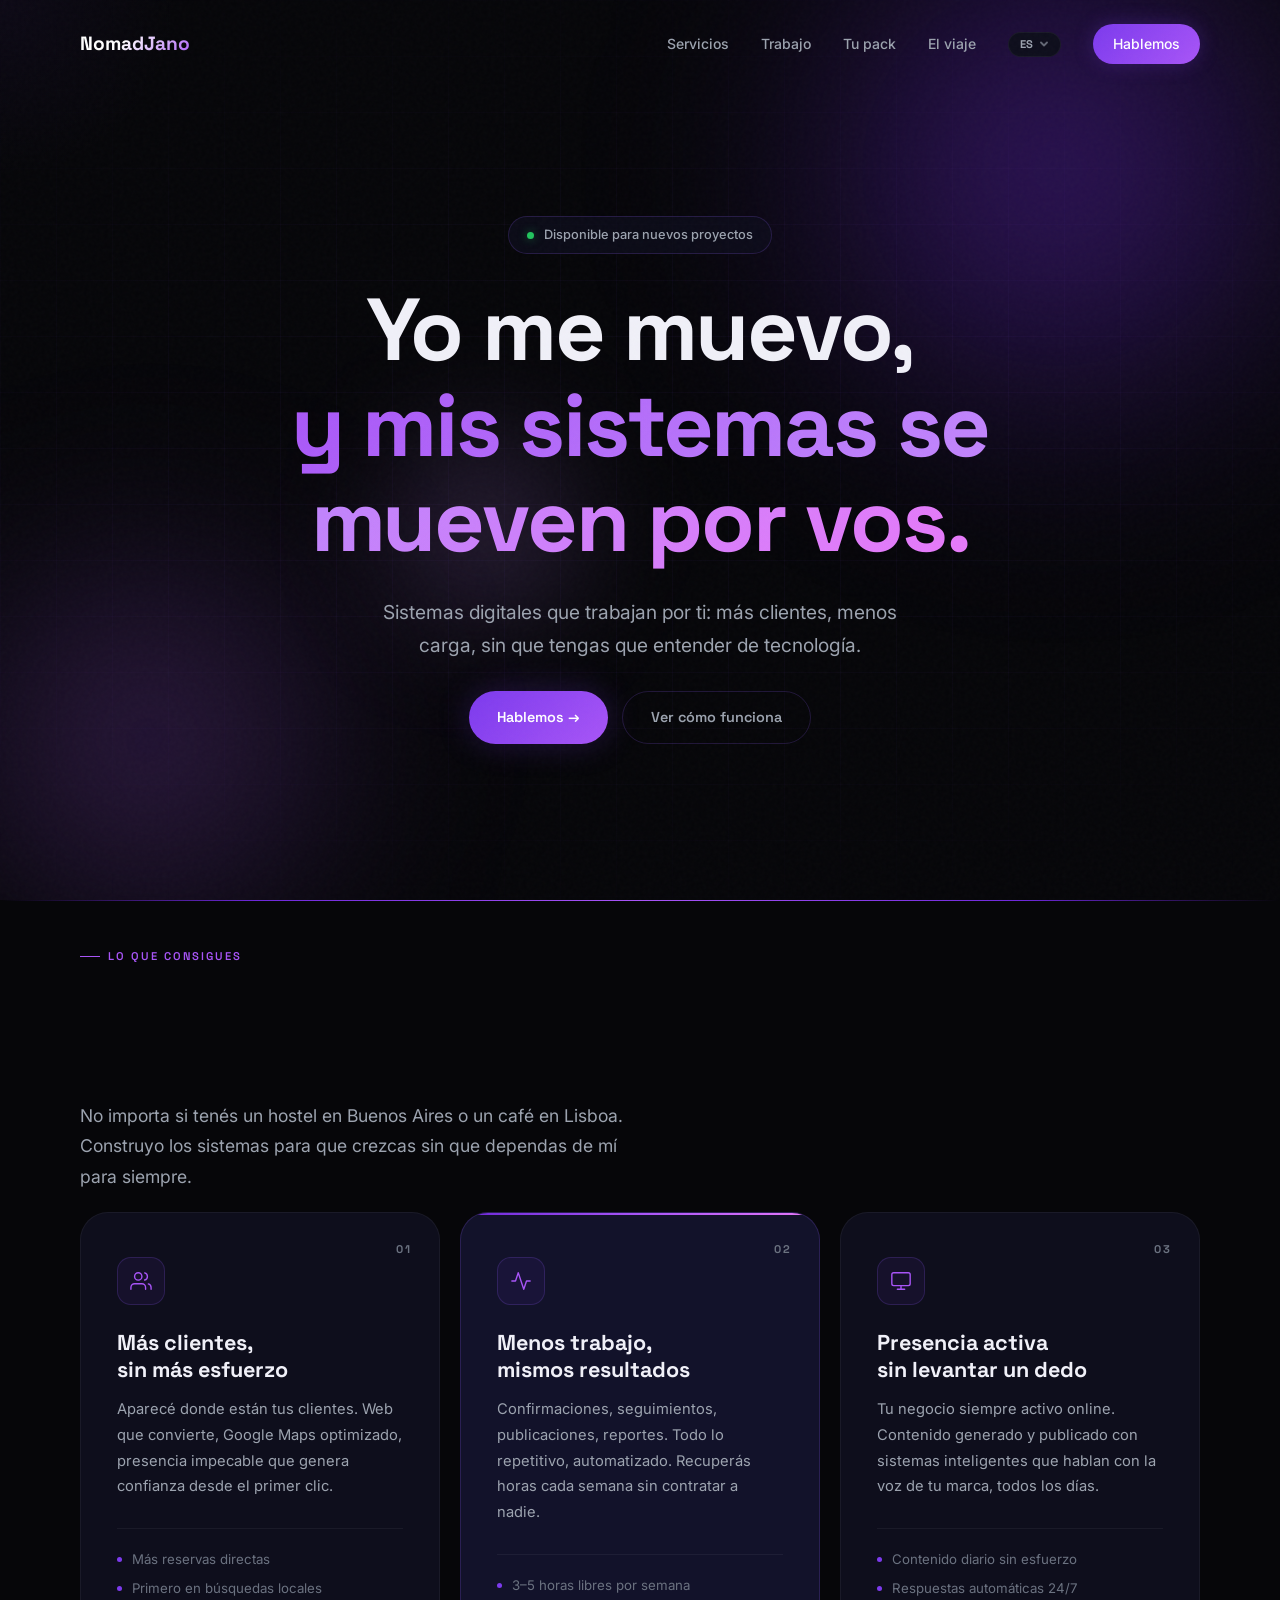
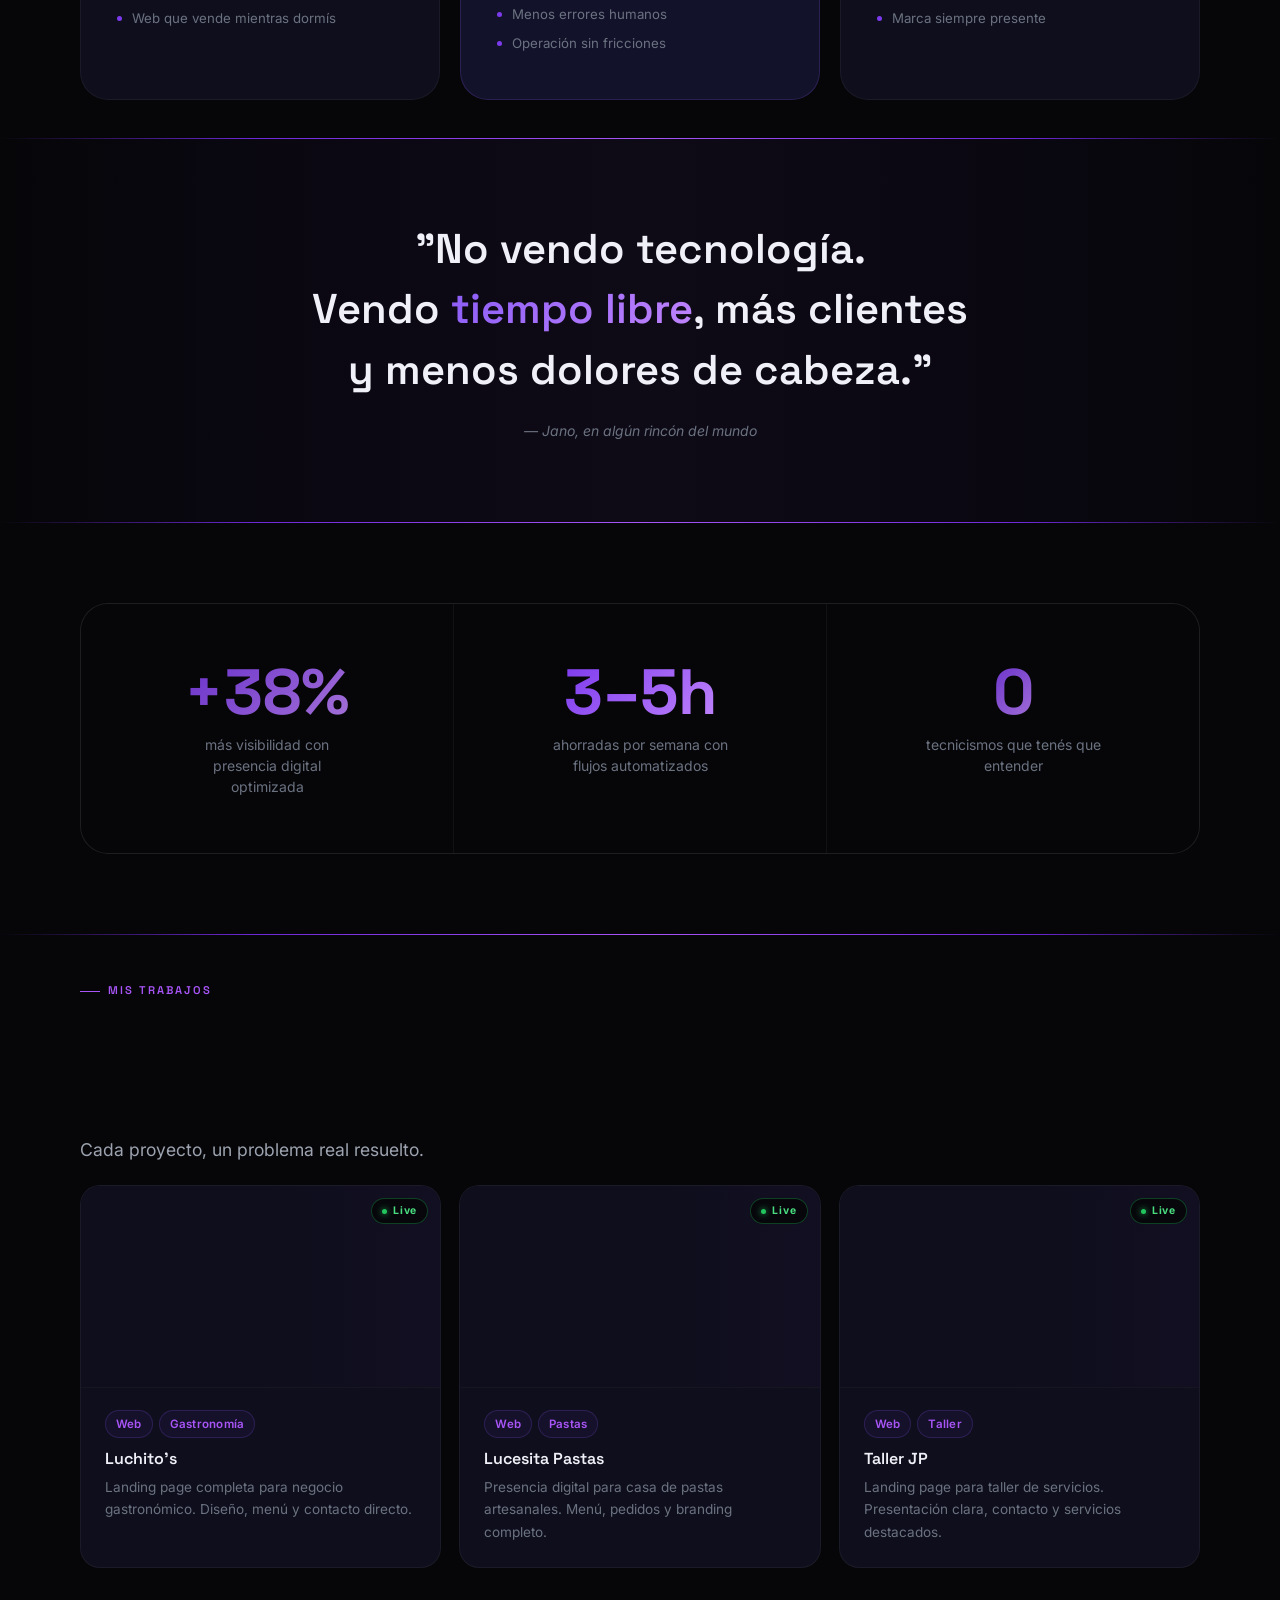
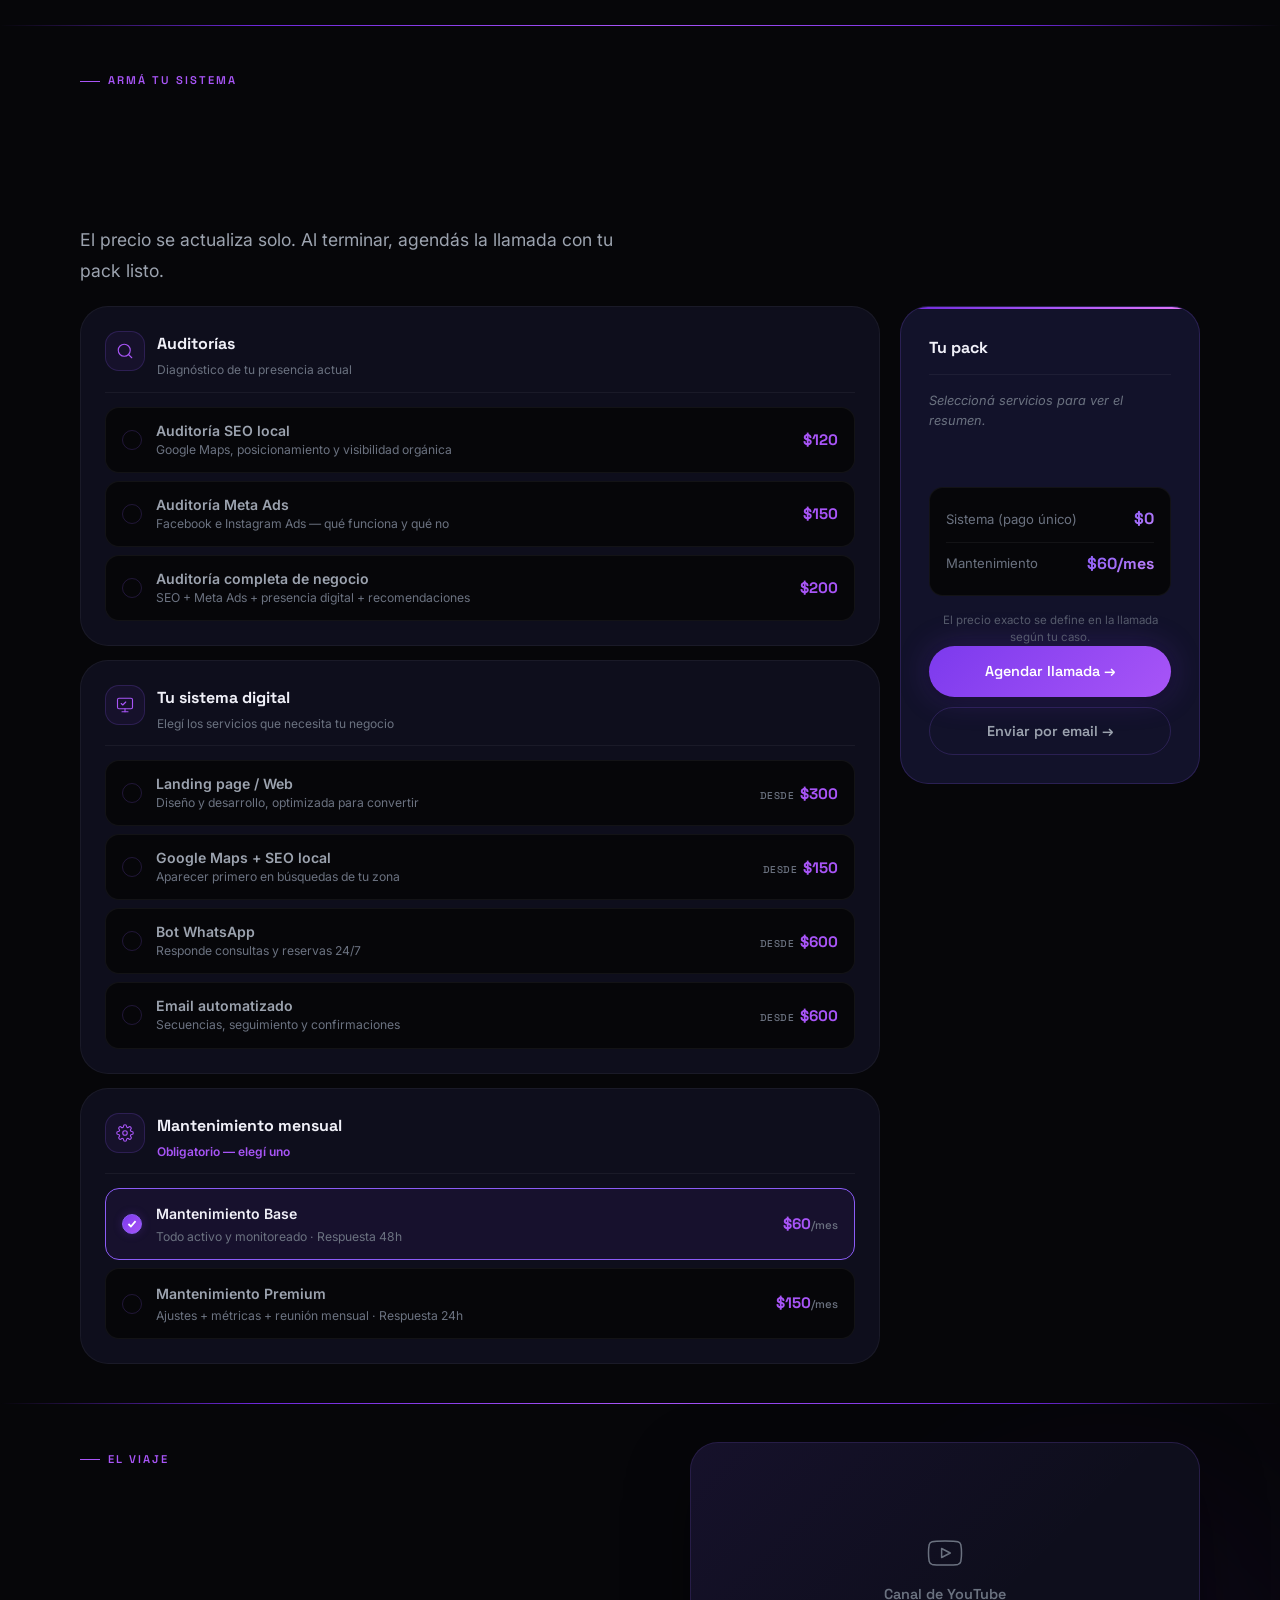
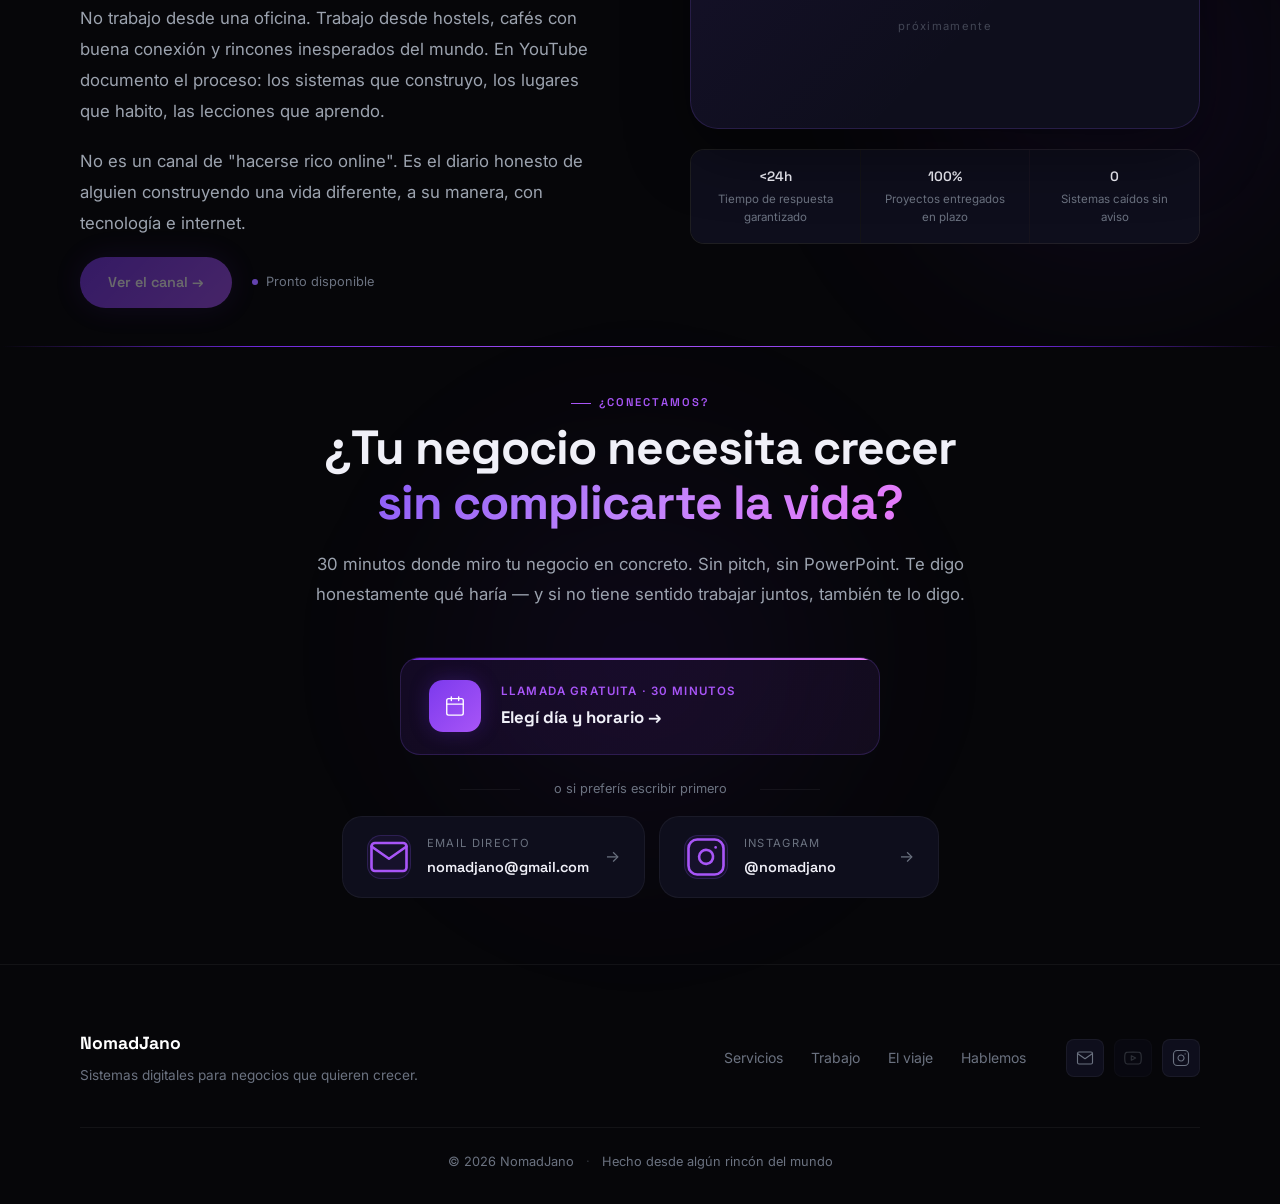
==== commit 8e0b687d: "Update site: new design for index, styles and scripts Co-Authored-By: Claude Sonnet 5 <noreply@anthr" ====
--- a/index.html
+++ b/index.html
@@ -116,6 +116,7 @@
 
   <!-- PROGRESS BAR -->
   <div class="scroll-progress" id="scrollProgress" aria-hidden="true"></div>
+  <div class="progress-spark" id="progressSpark" aria-hidden="true"></div>
 
   <!-- NAV -->
   <nav class="nav" id="nav">
@@ -124,14 +125,21 @@
       <div class="nav__links">
         <a href="#servicios" data-i18n="nav.services">Servicios</a>
         <a href="#trabajo" data-i18n="nav.work">Trabajo</a>
-        <a href="#precios" data-i18n="nav.prices">Precios</a>
         <a href="#pack" data-i18n="nav.pack">Tu pack</a>
         <a href="#viaje" data-i18n="nav.journey">El viaje</a>
-        <div class="lang-switcher" id="langSwitcher">
-          <button class="lang-btn active" data-lang="es">ES</button>
-          <button class="lang-btn" data-lang="en">EN</button>
-          <button class="lang-btn" data-lang="pt">PT</button>
-          <button class="lang-btn" data-lang="it">IT</button>
+        <div class="lang-dropdown" id="langSwitcher">
+          <button class="lang-trigger" id="langTrigger" type="button" aria-haspopup="listbox" aria-expanded="false">
+            <span class="lang-trigger__code" id="langCurrentCode">ES</span>
+            <svg class="lang-trigger__arrow" width="10" height="10" viewBox="0 0 10 10" fill="none" stroke="currentColor" stroke-width="1.8" stroke-linecap="round" stroke-linejoin="round" aria-hidden="true">
+              <polyline points="2 3.5 5 6.5 8 3.5"/>
+            </svg>
+          </button>
+          <div class="lang-panel" role="listbox">
+            <button class="lang-btn active" data-lang="es">ES</button>
+            <button class="lang-btn" data-lang="en">EN</button>
+            <button class="lang-btn" data-lang="pt">PT</button>
+            <button class="lang-btn" data-lang="it">IT</button>
+          </div>
         </div>
         <a href="#contacto" class="nav__cta" data-i18n="nav.cta">Hablemos</a>
       </div>
@@ -146,10 +154,9 @@
     <button class="mobile-menu__close" id="closeMenu" aria-label="Cerrar menú">✕</button>
     <a href="#servicios" class="mobile-menu__link" data-i18n="nav.services">Servicios</a>
     <a href="#trabajo" class="mobile-menu__link" data-i18n="nav.work">Trabajo</a>
-    <a href="#precios" class="mobile-menu__link" data-i18n="nav.prices">Precios</a>
     <a href="#pack" class="mobile-menu__link" data-i18n="nav.pack">Tu pack</a>
     <a href="#viaje" class="mobile-menu__link" data-i18n="nav.journey">El viaje</a>
-    <div class="lang-switcher lang-switcher--mobile" id="langSwitcherMobile">
+    <div class="lang-switcher lang-switcher--mobile">
       <button class="lang-btn active" data-lang="es">ES</button>
       <button class="lang-btn" data-lang="en">EN</button>
       <button class="lang-btn" data-lang="pt">PT</button>
@@ -339,57 +346,6 @@
       </div>
 
       <div class="trabajo__grid">
-
-        <div class="proyecto-card">
-          <div class="proyecto-card__visual">
-            <div class="proyecto-card__placeholder-inner">
-              <svg viewBox="0 0 24 24" fill="none" stroke="currentColor" stroke-width="1" stroke-linecap="round" stroke-linejoin="round">
-                <circle cx="11" cy="11" r="8"/>
-                <line x1="21" y1="21" x2="16.65" y2="16.65"/>
-                <polyline points="8 11 11 14 15 9"/>
-              </svg>
-              <span>Auditoría</span>
-            </div>
-          </div>
-          <div class="proyecto-card__content">
-            <div class="proyecto-card__tags"><span class="tag">SEO</span><span class="tag">Meta Ads</span><span class="tag">Negocio</span></div>
-            <h3 class="proyecto-card__title" data-i18n="work.card01.title">Auditorías de negocio — SEO y Meta Ads</h3>
-            <p class="proyecto-card__desc" data-i18n="work.card01.desc">Diagnóstico completo de presencia digital, posicionamiento local y rendimiento de campañas. Acción concreta desde el día 1.</p>
-          </div>
-        </div>
-
-        <div class="proyecto-card">
-          <div class="proyecto-card__visual">
-            <div class="proyecto-card__placeholder-inner">
-              <svg viewBox="0 0 24 24" fill="none" stroke="currentColor" stroke-width="1" stroke-linecap="round" stroke-linejoin="round">
-                <polyline points="22 12 18 12 15 21 9 3 6 12 2 12"/>
-              </svg>
-              <span>Automatización</span>
-            </div>
-          </div>
-          <div class="proyecto-card__content">
-            <div class="proyecto-card__tags"><span class="tag">n8n</span><span class="tag">IA</span><span class="tag">WhatsApp</span></div>
-            <h3 class="proyecto-card__title" data-i18n="work.card02.title">Sistema de atención automática 24/7</h3>
-            <p class="proyecto-card__desc" data-i18n="work.card02.desc">Responde consultas, hace seguimientos y confirma reservas. El equipo dejó de perder horas en mensajes repetitivos.</p>
-          </div>
-        </div>
-
-        <div class="proyecto-card">
-          <div class="proyecto-card__visual">
-            <div class="proyecto-card__placeholder-inner">
-              <svg viewBox="0 0 24 24" fill="none" stroke="currentColor" stroke-width="1" stroke-linecap="round" stroke-linejoin="round">
-                <path d="M21 10c0 7-9 13-9 13s-9-6-9-13a9 9 0 0 1 18 0z"/>
-                <circle cx="12" cy="10" r="3"/>
-              </svg>
-              <span>Presencia Digital</span>
-            </div>
-          </div>
-          <div class="proyecto-card__content">
-            <div class="proyecto-card__tags"><span class="tag">Google Maps</span><span class="tag">SEO Local</span></div>
-            <h3 class="proyecto-card__title" data-i18n="work.card03.title">De invisible a primero en búsquedas locales</h3>
-            <p class="proyecto-card__desc" data-i18n="work.card03.desc">Optimización completa en 30 días. Triplicaron las vistas del perfil.</p>
-          </div>
-        </div>
 
         <a href="https://luchitos.vercel.app/" target="_blank" rel="noopener noreferrer" class="proyecto-card proyecto-card--live">
           <div class="proyecto-card__visual proyecto-card__visual--screenshot">
@@ -461,147 +417,6 @@
     </div>
   </section>
 
-  <div class="section-divider" role="separator"></div>
-
-  <!-- ======================================
-       PRECIOS
-  ======================================= -->
-  <section class="precios" id="precios">
-    <div class="container">
-      <div class="section-header">
-        <span class="section-label reveal-up" data-i18n="prices.label">Precios</span>
-        <h2 class="section-title reveal-clip">
-          <span data-i18n="prices.title">Sistemas que trabajan</span><br>
-          <span class="gradient-text" data-i18n="prices.titleGradient">mientras vos descansás.</span>
-        </h2>
-        <p class="section-subtitle reveal-up" data-i18n="prices.subtitle">Elegí cómo arrancamos.</p>
-      </div>
-
-      <div class="precios__grid">
-
-        <div class="precio-card reveal-up">
-          <span class="precio-card__type" data-i18n="prices.typeOnce">Pago único</span>
-          <h3 class="precio-card__name" data-i18n="prices.card01.name">Arranque</h3>
-          <div class="precio-card__price">
-            <span class="precio-card__from" data-i18n="prices.from">desde</span>
-            <strong class="precio-card__amount">$450</strong>
-            <span class="precio-card__currency">USD</span>
-          </div>
-          <p class="precio-card__tagline" data-i18n="prices.card01.tagline">"Tu negocio, visible en Google"</p>
-          <p class="precio-card__desc" data-i18n="prices.card01.desc">Ideal para negocios que necesitan presencia digital sólida y empezar a aparecer donde buscan sus clientes.</p>
-          <ul class="precio-card__features">
-            <li data-i18n="prices.card01.f1">Web profesional optimizada para convertir visitas en consultas</li>
-            <li data-i18n="prices.card01.f2">Ficha de Google Maps configurada y optimizada</li>
-            <li data-i18n="prices.card01.f3">SEO local básico (para que te encuentren en tu ciudad/zona)</li>
-            <li data-i18n="prices.card01.f4">Velocidad y versión mobile lista</li>
-          </ul>
-          <div class="precio-card__footer">
-            <span class="precio-card__delivery" data-i18n="prices.delivery01">Entrega en 10–14 días</span>
-            <a href="https://calendly.com/nomadjano/llamada" target="_blank" rel="noopener noreferrer" class="btn btn--ghost" data-i18n="prices.cta">Agendar llamada →</a>
-          </div>
-        </div>
-
-        <div class="precio-card precio-card--featured reveal-up">
-          <span class="precio-card__type" data-i18n="prices.typeTwo">Pago en 2 cuotas</span>
-          <span class="precio-card__highlight" data-i18n="prices.badgeFull">Más completo</span>
-          <h3 class="precio-card__name" data-i18n="prices.card02.name">Sistema Completo</h3>
-          <div class="precio-card__price">
-            <span class="precio-card__from" data-i18n="prices.from">desde</span>
-            <strong class="precio-card__amount">$1.100</strong>
-            <span class="precio-card__currency">USD</span>
-          </div>
-          <p class="precio-card__tagline" data-i18n="prices.card02.tagline">"Tu negocio funciona. Con o sin vos."</p>
-          <p class="precio-card__desc" data-i18n="prices.card02.desc">La solución completa: presencia, automatización y contenido activo. Para quienes quieren escalar sin contratar más personal.</p>
-          <ul class="precio-card__features">
-            <li data-i18n="prices.card02.f1">Todo lo del Arranque + Automatización</li>
-            <li data-i18n="prices.card02.f2">Generación automática de contenido (posts programados)</li>
-            <li data-i18n="prices.card02.f3">Atención 24/7 activa y entrenada</li>
-            <li data-i18n="prices.card02.f4">30 días de soporte incluido post-entrega</li>
-          </ul>
-          <div class="precio-card__footer">
-            <span class="precio-card__delivery" data-i18n="prices.delivery02">Entrega en 18–21 días</span>
-            <a href="https://calendly.com/nomadjano/llamada" target="_blank" rel="noopener noreferrer" class="btn btn--primary" data-i18n="prices.cta">Agendar llamada →</a>
-          </div>
-        </div>
-
-        <div class="precio-card reveal-up">
-          <span class="precio-card__type" data-i18n="prices.typeOnce">Pago único</span>
-          <h3 class="precio-card__name" data-i18n="prices.card03.name">Automatización</h3>
-          <div class="precio-card__price">
-            <span class="precio-card__from" data-i18n="prices.from">desde</span>
-            <strong class="precio-card__amount">$550</strong>
-            <span class="precio-card__currency">USD</span>
-          </div>
-          <p class="precio-card__tagline" data-i18n="prices.card03.tagline">"Respondé 24/7 sin estar disponible 24/7"</p>
-          <p class="precio-card__desc" data-i18n="prices.card03.desc">Para negocios que pierden clientes por no contestar a tiempo o gastan horas en tareas repetitivas.</p>
-          <ul class="precio-card__features">
-            <li data-i18n="prices.card03.f1">Chatbot con WhatsApp integrado (n8n)</li>
-            <li data-i18n="prices.card03.f2">Flujos automáticos de confirmación, seguimiento y respuesta</li>
-            <li data-i18n="prices.card03.f3">Respuestas inteligentes que suenan como vos</li>
-            <li data-i18n="prices.card03.f4">Configuración de reservas o consultas automáticas</li>
-          </ul>
-          <div class="precio-card__footer">
-            <span class="precio-card__delivery" data-i18n="prices.delivery03">Entrega en 7–10 días</span>
-            <a href="https://calendly.com/nomadjano/llamada" target="_blank" rel="noopener noreferrer" class="btn btn--ghost" data-i18n="prices.cta">Agendar llamada →</a>
-          </div>
-        </div>
-
-      </div>
-
-      <div class="mant-header reveal-up">
-        <span class="section-label" data-i18n="prices.mantLabel">Mantenimiento mensual</span>
-      </div>
-
-      <div class="mantenimiento__grid">
-
-        <div class="mant-card reveal-up">
-          <div class="mant-card__top">
-            <h3 class="mant-card__name" data-i18n="prices.mantBaseName">Mantenimiento Base</h3>
-            <div class="mant-card__price">
-              <strong class="mant-card__amount">$60</strong>
-              <span class="mant-card__period" data-i18n="prices.perMonth">USD/mes</span>
-            </div>
-          </div>
-          <p class="mant-card__tagline" data-i18n="prices.mant01.tagline">"Todo activo, sin preocuparte."</p>
-          <ul class="mant-card__features">
-            <li data-i18n="prices.mant01.f1">Servidores y flujos activos y monitoreados</li>
-            <li data-i18n="prices.mant01.f2">Actualizaciones técnicas necesarias</li>
-            <li data-i18n="prices.mant01.f3">Aviso inmediato si algo falla</li>
-            <li data-i18n="prices.mant01.f4">Tiempo de respuesta: 48h</li>
-          </ul>
-          <p class="mant-card__note" data-i18n="prices.mantBaseNote">Sin contrato de permanencia. Cancelás cuando quieras.</p>
-        </div>
-
-        <div class="mant-card mant-card--premium reveal-up">
-          <div class="mant-card__top">
-            <h3 class="mant-card__name" data-i18n="prices.mantPremiumName">Mantenimiento Premium</h3>
-            <div class="mant-card__price">
-              <strong class="mant-card__amount">$150</strong>
-              <span class="mant-card__period" data-i18n="prices.perMonth">USD/mes</span>
-            </div>
-          </div>
-          <p class="mant-card__tagline" data-i18n="prices.mant02.tagline">"Tu sistema crece con tu negocio."</p>
-          <ul class="mant-card__features">
-            <li data-i18n="prices.mant02.f1">Todo lo Base, más:</li>
-            <li data-i18n="prices.mant02.f2">Hasta 3 ajustes o mejoras por mes</li>
-            <li data-i18n="prices.mant02.f3">Reporte mensual de métricas (visibilidad, consultas, automatizaciones)</li>
-            <li data-i18n="prices.mant02.f4">Reunión de 30 minutos para revisar resultados</li>
-            <li data-i18n="prices.mant02.f5">Tiempo de respuesta: 24h</li>
-            <li data-i18n="prices.mant02.f6">Acceso prioritario para nuevos proyectos</li>
-          </ul>
-          <p class="mant-card__endorsed" data-i18n="prices.mantEndorsed">El plan más elegido por quienes ya vieron resultados.</p>
-        </div>
-
-      </div>
-
-      <div class="precios__cierre reveal-up">
-        <h3 class="precios__cierre-title" data-i18n="prices.closeTitle">No sabés cuál es el tuyo.</h3>
-        <p class="precios__cierre-desc" data-i18n="prices.closeDesc">Contame dónde estás parado y te digo qué tiene más sentido para tu caso. Sin presiones, sin compromiso.</p>
-        <a href="https://calendly.com/nomadjano/llamada" target="_blank" rel="noopener noreferrer" class="btn btn--primary" data-i18n="prices.closeBtn">Agendá una llamada gratuita →</a>
-      </div>
-
-    </div>
-  </section>
 
   <div class="section-divider" role="separator"></div>
 
@@ -665,7 +480,7 @@
             </div>
           </div>
 
-          <!-- Presencia Digital -->
+          <!-- Presencia + Automatizaciones -->
           <div class="pack-category">
             <div class="pack-category__header">
               <div class="pack-category__icon">
@@ -673,78 +488,46 @@
                   <rect x="2" y="3" width="20" height="14" rx="2"/>
                   <line x1="8" y1="21" x2="16" y2="21"/>
                   <line x1="12" y1="17" x2="12" y2="21"/>
+                  <polyline points="7 10 9 12 13 8"/>
                 </svg>
               </div>
               <div>
-                <h3 class="pack-category__name" data-i18n="pack.presTitle">Presencia Digital</h3>
-                <p class="pack-category__hint" data-i18n="pack.presHint">Elegí al menos uno</p>
+                <h3 class="pack-category__name">Tu sistema digital</h3>
+                <p class="pack-category__hint">Elegí los servicios que necesita tu negocio</p>
               </div>
             </div>
             <div class="pack-items">
-              <button class="pack-item" data-id="web" data-price="300" type="button">
+              <button class="pack-item" data-id="web" data-price="300" data-approx="true" type="button">
                 <div class="pack-item__check"><svg viewBox="0 0 14 14" fill="none" stroke="currentColor" stroke-width="2.5"><polyline points="2 7 5.5 10.5 12 3"/></svg></div>
                 <div class="pack-item__info">
                   <span class="pack-item__name" data-i18n="pack.item.web.name">Landing page / Web</span>
                   <span class="pack-item__desc" data-i18n="pack.item.web.desc">Diseño y desarrollo, optimizada para convertir</span>
                 </div>
-                <span class="pack-item__price">$300</span>
+                <span class="pack-item__price"><small>desde</small> $300</span>
               </button>
-              <button class="pack-item" data-id="maps" data-price="150" type="button">
+              <button class="pack-item" data-id="maps" data-price="150" data-approx="true" type="button">
                 <div class="pack-item__check"><svg viewBox="0 0 14 14" fill="none" stroke="currentColor" stroke-width="2.5"><polyline points="2 7 5.5 10.5 12 3"/></svg></div>
                 <div class="pack-item__info">
                   <span class="pack-item__name" data-i18n="pack.item.maps.name">Google Maps + SEO local</span>
                   <span class="pack-item__desc" data-i18n="pack.item.maps.desc">Aparecer primero en búsquedas de tu zona</span>
                 </div>
-                <span class="pack-item__price">$150</span>
+                <span class="pack-item__price"><small>desde</small> $150</span>
               </button>
-            </div>
-          </div>
-
-          <!-- Automatizaciones -->
-          <div class="pack-category">
-            <div class="pack-category__header">
-              <div class="pack-category__icon">
-                <svg viewBox="0 0 24 24" fill="none" stroke="currentColor" stroke-width="1.5" stroke-linecap="round" stroke-linejoin="round">
-                  <polyline points="13 2 3 14 12 14 11 22 21 10 12 10 13 2"/>
-                </svg>
-              </div>
-              <div>
-                <h3 class="pack-category__name" data-i18n="pack.autoTitle">Automatizaciones</h3>
-                <p class="pack-category__hint" data-i18n="pack.autoHint">Opcional — elegí las que necesites</p>
-              </div>
-            </div>
-            <div class="pack-items">
-              <button class="pack-item" data-id="wpp" data-price="250" type="button">
-                <div class="pack-item__check"><svg viewBox="0 0 14 14" fill="none" stroke="currentColor" stroke-width="2.5"><polyline points="2 7 5.5 10.5 12 3"/></svg></div>
-                <div class="pack-item__info">
-                  <span class="pack-item__name" data-i18n="pack.item.wpp.name">Bot WhatsApp (n8n)</span>
+              <button class="pack-item" data-id="wpp" data-price="600" data-approx="true" type="button">
+                <div class="pack-item__check"><svg viewBox="0 0 14 14" fill="none" stroke="currentColor" stroke-width="2.5"><polyline points="2 7 5.5 10.5 12 3"/></svg></div>
+                <div class="pack-item__info">
+                  <span class="pack-item__name" data-i18n="pack.item.wpp.name">Bot WhatsApp</span>
                   <span class="pack-item__desc" data-i18n="pack.item.wpp.desc">Responde consultas y reservas 24/7</span>
                 </div>
-                <span class="pack-item__price">$250</span>
+                <span class="pack-item__price"><small>desde</small> $600</span>
               </button>
-              <button class="pack-item" data-id="email" data-price="200" type="button">
+              <button class="pack-item" data-id="email" data-price="600" data-approx="true" type="button">
                 <div class="pack-item__check"><svg viewBox="0 0 14 14" fill="none" stroke="currentColor" stroke-width="2.5"><polyline points="2 7 5.5 10.5 12 3"/></svg></div>
                 <div class="pack-item__info">
                   <span class="pack-item__name" data-i18n="pack.item.email.name">Email automatizado</span>
                   <span class="pack-item__desc" data-i18n="pack.item.email.desc">Secuencias, seguimiento y confirmaciones</span>
                 </div>
-                <span class="pack-item__price">$200</span>
-              </button>
-              <button class="pack-item" data-id="flows" data-price="150" type="button">
-                <div class="pack-item__check"><svg viewBox="0 0 14 14" fill="none" stroke="currentColor" stroke-width="2.5"><polyline points="2 7 5.5 10.5 12 3"/></svg></div>
-                <div class="pack-item__info">
-                  <span class="pack-item__name" data-i18n="pack.item.flows.name">Flujos de confirmación</span>
-                  <span class="pack-item__desc" data-i18n="pack.item.flows.desc">Reservas, seguimientos, respuestas automáticas</span>
-                </div>
-                <span class="pack-item__price">$150</span>
-              </button>
-              <button class="pack-item" data-id="content" data-price="200" type="button">
-                <div class="pack-item__check"><svg viewBox="0 0 14 14" fill="none" stroke="currentColor" stroke-width="2.5"><polyline points="2 7 5.5 10.5 12 3"/></svg></div>
-                <div class="pack-item__info">
-                  <span class="pack-item__name" data-i18n="pack.item.content.name">Contenido automático</span>
-                  <span class="pack-item__desc" data-i18n="pack.item.content.desc">Posts generados y publicados sin esfuerzo</span>
-                </div>
-                <span class="pack-item__price">$200</span>
+                <span class="pack-item__price"><small>desde</small> $600</span>
               </button>
             </div>
           </div>
@@ -804,8 +587,9 @@
                 <strong id="packMantVal">$60/mes</strong>
               </div>
             </div>
+            <p class="pack-summary__note">El precio exacto se define en la llamada según tu caso.</p>
             <div class="pack-summary__actions" id="packActions">
-              <a href="https://calendly.com/nomadjano/llamada" target="_blank" rel="noopener noreferrer" class="btn btn--primary" data-i18n="pack.ctaCall">Agendar llamada →</a>
+              <a href="https://calendly.com/nomadjano/30min" target="_blank" rel="noopener noreferrer" class="btn btn--primary" data-i18n="pack.ctaCall">Agendar llamada →</a>
               <button class="btn btn--ghost" id="packEmailBtn" type="button" data-i18n="pack.ctaEmail">Enviar por email →</button>
             </div>
           </div>
@@ -839,7 +623,7 @@
             No es un canal de "hacerse rico online". Es el diario honesto de alguien construyendo una vida diferente, a su manera, con tecnología e internet.
           </p>
           <div class="viaje__actions">
-            <a href="https://youtube.com/@nomadjano" target="_blank" rel="noopener noreferrer" class="btn btn--primary" data-i18n="journey.btn">Ver el canal →</a>
+            <span class="btn btn--primary btn--disabled" aria-disabled="true" data-i18n="journey.btn">Ver el canal →</span>
             <span class="viaje__badge">
               <span class="viaje__badge-dot"></span>
               <span data-i18n="journey.badge">Pronto disponible</span>
@@ -859,16 +643,16 @@
           </div>
           <div class="viaje__stats">
             <div class="viaje__stat">
-              <strong data-i18n="journey.stat1title">Blog</strong>
-              <span data-i18n="journey.stat1sub">El viaje documentado</span>
+              <strong data-i18n="journey.stat1title">&lt;24h</strong>
+              <span data-i18n="journey.stat1sub">Tiempo de respuesta garantizado</span>
             </div>
             <div class="viaje__stat">
-              <strong data-i18n="journey.stat2title">Sistemas</strong>
-              <span data-i18n="journey.stat2sub">Detrás de cámara</span>
+              <strong data-i18n="journey.stat2title">100%</strong>
+              <span data-i18n="journey.stat2sub">Proyectos entregados en plazo</span>
             </div>
             <div class="viaje__stat">
-              <strong data-i18n="journey.stat3title">Honesto</strong>
-              <span data-i18n="journey.stat3sub">Sin filtros</span>
+              <strong data-i18n="journey.stat3title">0</strong>
+              <span data-i18n="journey.stat3sub">Sistemas caídos sin aviso</span>
             </div>
           </div>
         </div>
@@ -890,12 +674,11 @@
           <span class="gradient-text" data-i18n="contact.titleGradient">sin complicarte la vida?</span>
         </h2>
         <p class="contacto__desc" data-i18n="contact.desc">
-          Empezamos con una llamada de 30 minutos.<br>
-          Te cuento exactamente qué haría para tu caso. Sin compromiso.
+          30 minutos donde miro tu negocio en concreto. Sin pitch, sin PowerPoint. Te digo honestamente qué haría — y si no tiene sentido trabajar juntos, también te lo digo.
         </p>
 
         <!-- PRIMARY: Calendly -->
-        <a href="https://calendly.com/nomadjano/llamada" target="_blank" rel="noopener noreferrer" class="contacto-calendly">
+        <a href="https://calendly.com/nomadjano/30min" target="_blank" rel="noopener noreferrer" class="contacto-calendly">
           <div class="contacto-calendly__icon">
             <svg viewBox="0 0 24 24" fill="none" stroke="currentColor" stroke-width="1.5" stroke-linecap="round" stroke-linejoin="round">
               <rect x="3" y="4" width="18" height="18" rx="2" ry="2"/>
@@ -944,7 +727,6 @@
           </a>
         </div>
 
-        <p class="contacto__micro" data-i18n="contact.micro">Respondo en menos de 24h. Generalmente mucho antes.</p>
       </div>
     </div>
   </section>
@@ -962,7 +744,6 @@
         <nav class="footer__nav" aria-label="Footer navigation">
           <a href="#servicios" data-i18n="nav.services">Servicios</a>
           <a href="#trabajo" data-i18n="nav.work">Trabajo</a>
-          <a href="#precios" data-i18n="nav.prices">Precios</a>
           <a href="#viaje" data-i18n="nav.journey">El viaje</a>
           <a href="#contacto" data-i18n="nav.cta">Hablemos</a>
         </nav>
@@ -973,7 +754,7 @@
               <polyline points="22,6 12,13 2,6"/>
             </svg>
           </a>
-          <a href="https://youtube.com/@nomadjano" target="_blank" rel="noopener noreferrer" aria-label="YouTube">
+          <a href="https://youtube.com/@nomadjano" target="_blank" rel="noopener noreferrer" aria-label="YouTube (próximamente)" style="opacity:0.4;pointer-events:none;cursor:default;">
             <svg viewBox="0 0 24 24" fill="none" stroke="currentColor" stroke-width="1.5" stroke-linecap="round" stroke-linejoin="round" width="18" height="18">
               <path d="M22.54 6.42a2.78 2.78 0 0 0-1.95-1.97C18.88 4 12 4 12 4s-6.88 0-8.59.45A2.78 2.78 0 0 0 1.46 6.42 29 29 0 0 0 1 12a29 29 0 0 0 .46 5.58A2.78 2.78 0 0 0 3.41 19.6C5.12 20 12 20 12 20s6.88 0 8.59-.4a2.78 2.78 0 0 0 1.95-1.97A29 29 0 0 0 23 12a29 29 0 0 0-.46-5.58z"/>
               <polygon points="9.75 15.02 15.5 12 9.75 8.98 9.75 15.02"/>
@@ -989,7 +770,7 @@
         </div>
       </div>
       <div class="footer__bottom">
-        <span data-i18n="footer.copyright">© 2025 NomadJano</span>
+        <span data-i18n="footer.copyright">© 2026 NomadJano</span>
         <span class="footer__separator">·</span>
         <span data-i18n="footer.made">Hecho desde algún rincón del mundo</span>
       </div>
--- a/assets/css/styles.css
+++ b/assets/css/styles.css
@@ -184,6 +184,12 @@
   border-color: var(--violet-500);
   color: var(--text-primary);
   background: var(--violet-subtle);
+}
+
+.btn--disabled {
+  opacity: 0.4;
+  cursor: not-allowed;
+  pointer-events: none;
 }
 
 /* ------------------------------------------------
@@ -1097,7 +1103,7 @@
   display: grid;
   grid-template-columns: 1fr 1fr;
   gap: clamp(48px, 8vw, 100px);
-  align-items: center;
+  align-items: start;
 }
 
 .viaje__desc {
@@ -1105,6 +1111,13 @@
   color: var(--text-secondary);
   line-height: 1.85;
   margin-bottom: 18px;
+}
+
+.viaje__desc--trust {
+  border-left: 2px solid var(--violet-500);
+  padding-left: 14px;
+  color: var(--text-primary);
+  opacity: 0.85;
 }
 
 .viaje__actions {
@@ -1671,7 +1684,7 @@
 }
 
 /* ================================================
-   NEW — SCROLL PROGRESS BAR
+   SCROLL PROGRESS BAR — CYBER
    ================================================ */
 
 .scroll-progress {
@@ -1680,12 +1693,63 @@
   left: 0;
   right: 0;
   height: 2px;
-  background: linear-gradient(90deg, var(--violet-700), var(--violet-400), #e879f9);
+  background: linear-gradient(90deg,
+    var(--violet-700) 0%,
+    var(--violet-500) 40%,
+    #a78bfa 70%,
+    #c084fc 100%
+  );
   transform-origin: left center;
   transform: scaleX(0);
   z-index: 200;
   pointer-events: none;
-  transition: transform 0.08s linear;
+  transition: transform 0.1s linear;
+  overflow: visible;
+  box-shadow: 0 0 8px rgba(139,92,246,0.4), 0 0 16px rgba(167,139,250,0.15);
+}
+
+/* Soft shimmer sweep */
+.scroll-progress::before {
+  content: '';
+  position: absolute;
+  inset: 0;
+  background: linear-gradient(90deg,
+    transparent 0%,
+    rgba(255,255,255,0.45) 50%,
+    transparent 100%
+  );
+  background-size: 40% 100%;
+  background-repeat: no-repeat;
+  animation: premium-shine 2.4s ease-in-out infinite;
+}
+
+/* Leading edge dot */
+.progress-spark {
+  position: fixed;
+  top: -3px;
+  left: 0;
+  width: 3px;
+  height: 8px;
+  z-index: 201;
+  pointer-events: none;
+  opacity: 0;
+  transition: left 0.1s linear, opacity 0.3s ease;
+}
+
+.progress-spark::before {
+  content: '';
+  position: absolute;
+  inset: 0;
+  background: #fff;
+  border-radius: 2px;
+  box-shadow: 0 0 4px 1px #fff, 0 0 8px 3px #c084fc, 0 0 14px 5px rgba(139,92,246,0.5);
+}
+
+@keyframes premium-shine {
+  0%   { background-position: -40% 0; opacity: 0; }
+  20%  { opacity: 1; }
+  80%  { opacity: 1; }
+  100% { background-position: 140% 0; opacity: 0; }
 }
 
 /* ================================================
@@ -1729,18 +1793,78 @@
    NEW — LANGUAGE SWITCHER
    ================================================ */
 
-.lang-switcher {
-  display: flex;
-  gap: 2px;
+/* Desktop dropdown */
+.lang-dropdown {
+  position: relative;
+}
+
+.lang-trigger {
+  display: flex;
+  align-items: center;
+  gap: 5px;
+  padding: 6px 11px;
   background: var(--bg-card);
   border: 1px solid var(--border-subtle);
   border-radius: var(--radius-full);
+  font-family: var(--font-display);
+  font-size: 0.7rem;
+  font-weight: 700;
+  letter-spacing: 0.06em;
+  color: var(--text-secondary);
+  cursor: pointer;
+  transition: all 0.2s ease;
+  line-height: 1;
+}
+
+.lang-trigger:hover,
+.lang-dropdown.open .lang-trigger {
+  border-color: var(--violet-500);
+  color: var(--text-primary);
+}
+
+.lang-trigger__arrow {
+  transition: transform 0.2s ease;
+  opacity: 0.6;
+}
+
+.lang-dropdown.open .lang-trigger__arrow {
+  transform: rotate(180deg);
+}
+
+.lang-panel {
+  position: absolute;
+  top: calc(100% + 8px);
+  right: 0;
+  background: var(--bg-card);
+  border: 1px solid var(--border);
+  border-radius: 10px;
+  padding: 4px;
+  display: flex;
+  flex-direction: column;
+  gap: 2px;
+  min-width: 58px;
+  opacity: 0;
+  visibility: hidden;
+  transform: translateY(-6px);
+  transition: opacity 0.18s ease, transform 0.18s ease, visibility 0.18s;
+  z-index: 300;
+  box-shadow: 0 8px 24px rgba(0,0,0,0.35);
+}
+
+.lang-dropdown.open .lang-panel {
+  opacity: 1;
+  visibility: visible;
+  transform: translateY(0);
+}
+
+/* Mobile pill row (stays expanded inside mobile menu) */
+.lang-switcher--mobile {
+  display: flex;
+  gap: 2px;
+  background: rgba(14, 14, 28, 0.8);
+  border: 1px solid var(--border);
+  border-radius: var(--radius-full);
   padding: 3px;
-}
-
-.lang-switcher--mobile {
-  background: rgba(14, 14, 28, 0.8);
-  border-color: var(--border);
 }
 
 .lang-btn {
@@ -1753,6 +1877,8 @@
   color: var(--text-muted);
   transition: all 0.25s ease;
   line-height: 1;
+  width: 100%;
+  text-align: center;
 }
 
 .lang-btn.active {
@@ -1797,7 +1923,7 @@
     gap: 16px;
   }
 
-  .lang-switcher:not(.lang-switcher--mobile) {
+  .lang-dropdown {
     display: none;
   }
 }
@@ -2382,10 +2508,28 @@
   white-space: nowrap;
 }
 
+.pack-item__price small {
+  font-size: 0.62rem;
+  font-weight: 500;
+  color: var(--text-muted);
+  text-transform: uppercase;
+  letter-spacing: 0.04em;
+  margin-right: 2px;
+}
+
 .pack-item__period {
   font-size: 0.72rem;
   font-weight: 500;
   color: var(--text-muted);
+}
+
+.pack-summary__note {
+  font-size: 0.72rem;
+  color: var(--text-muted);
+  text-align: center;
+  margin-top: 10px;
+  line-height: 1.5;
+  opacity: 0.75;
 }
 
 /* ---- Summary panel ---- */
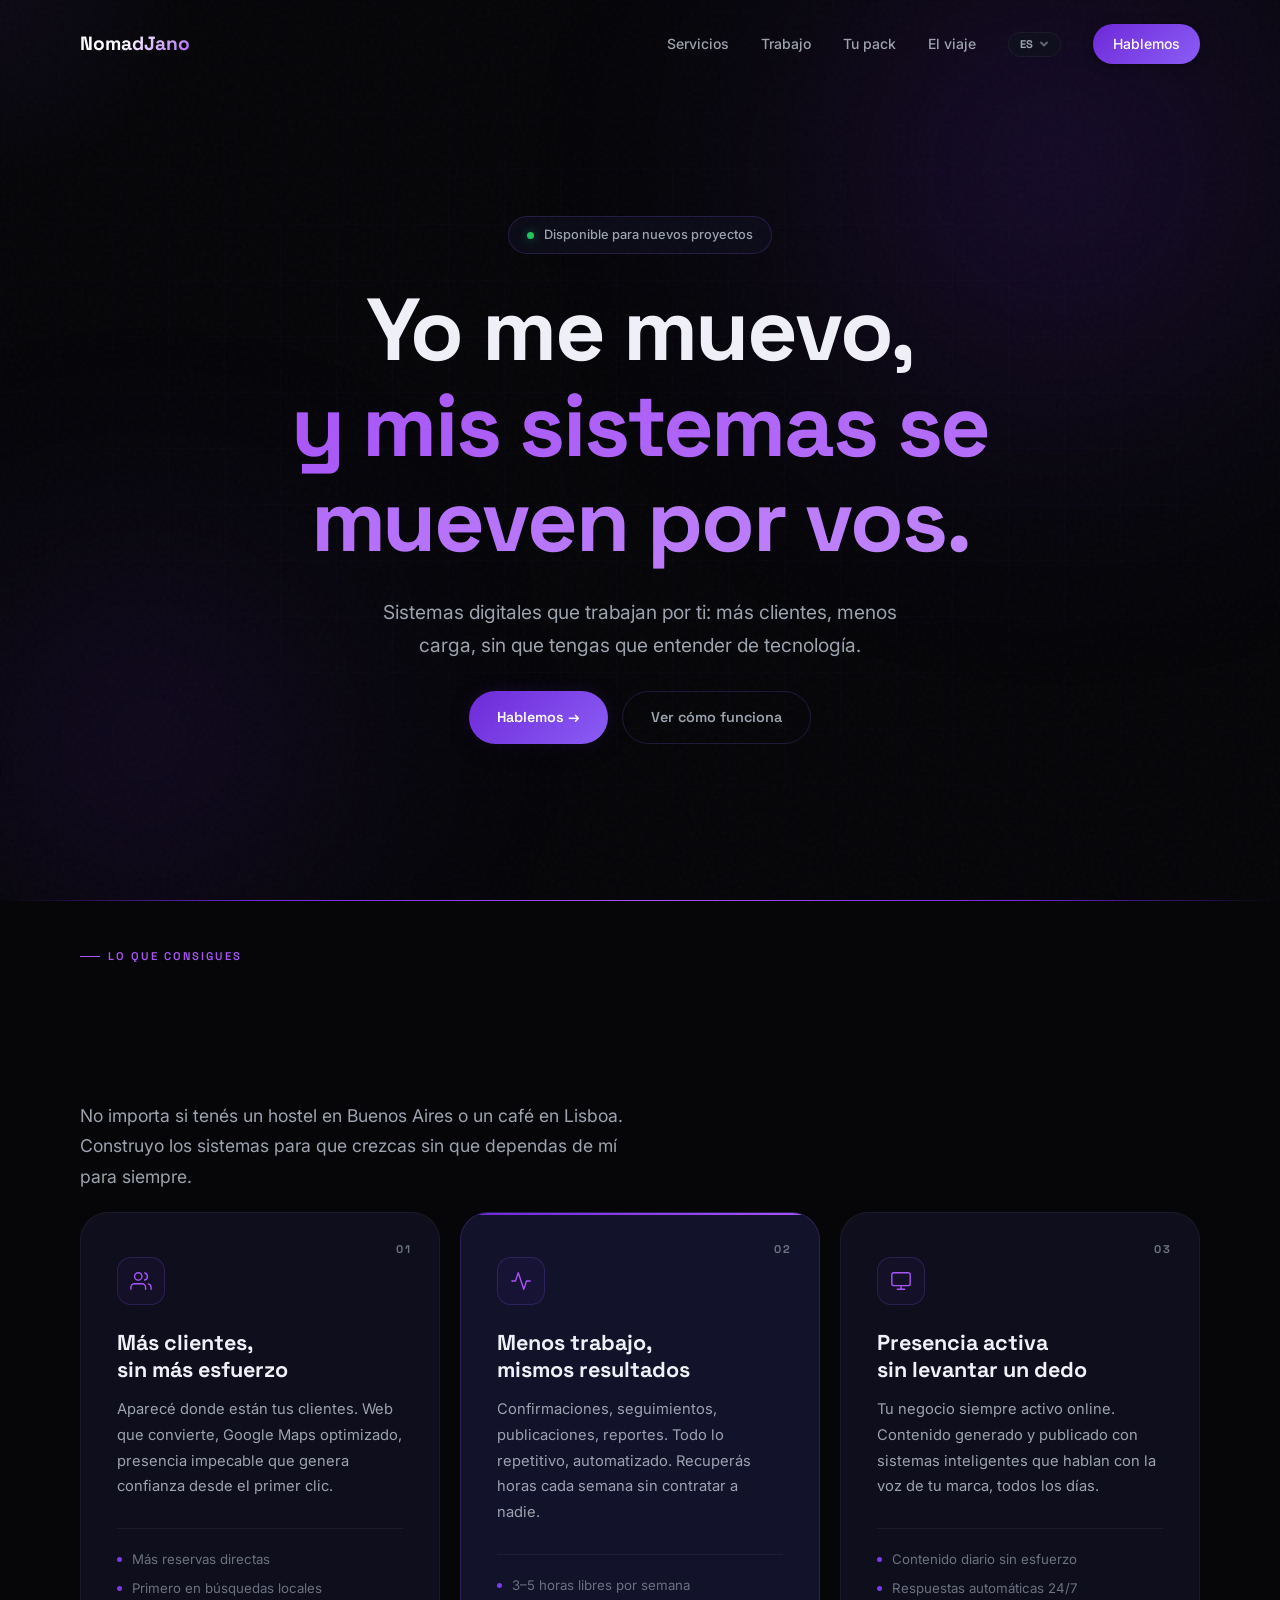
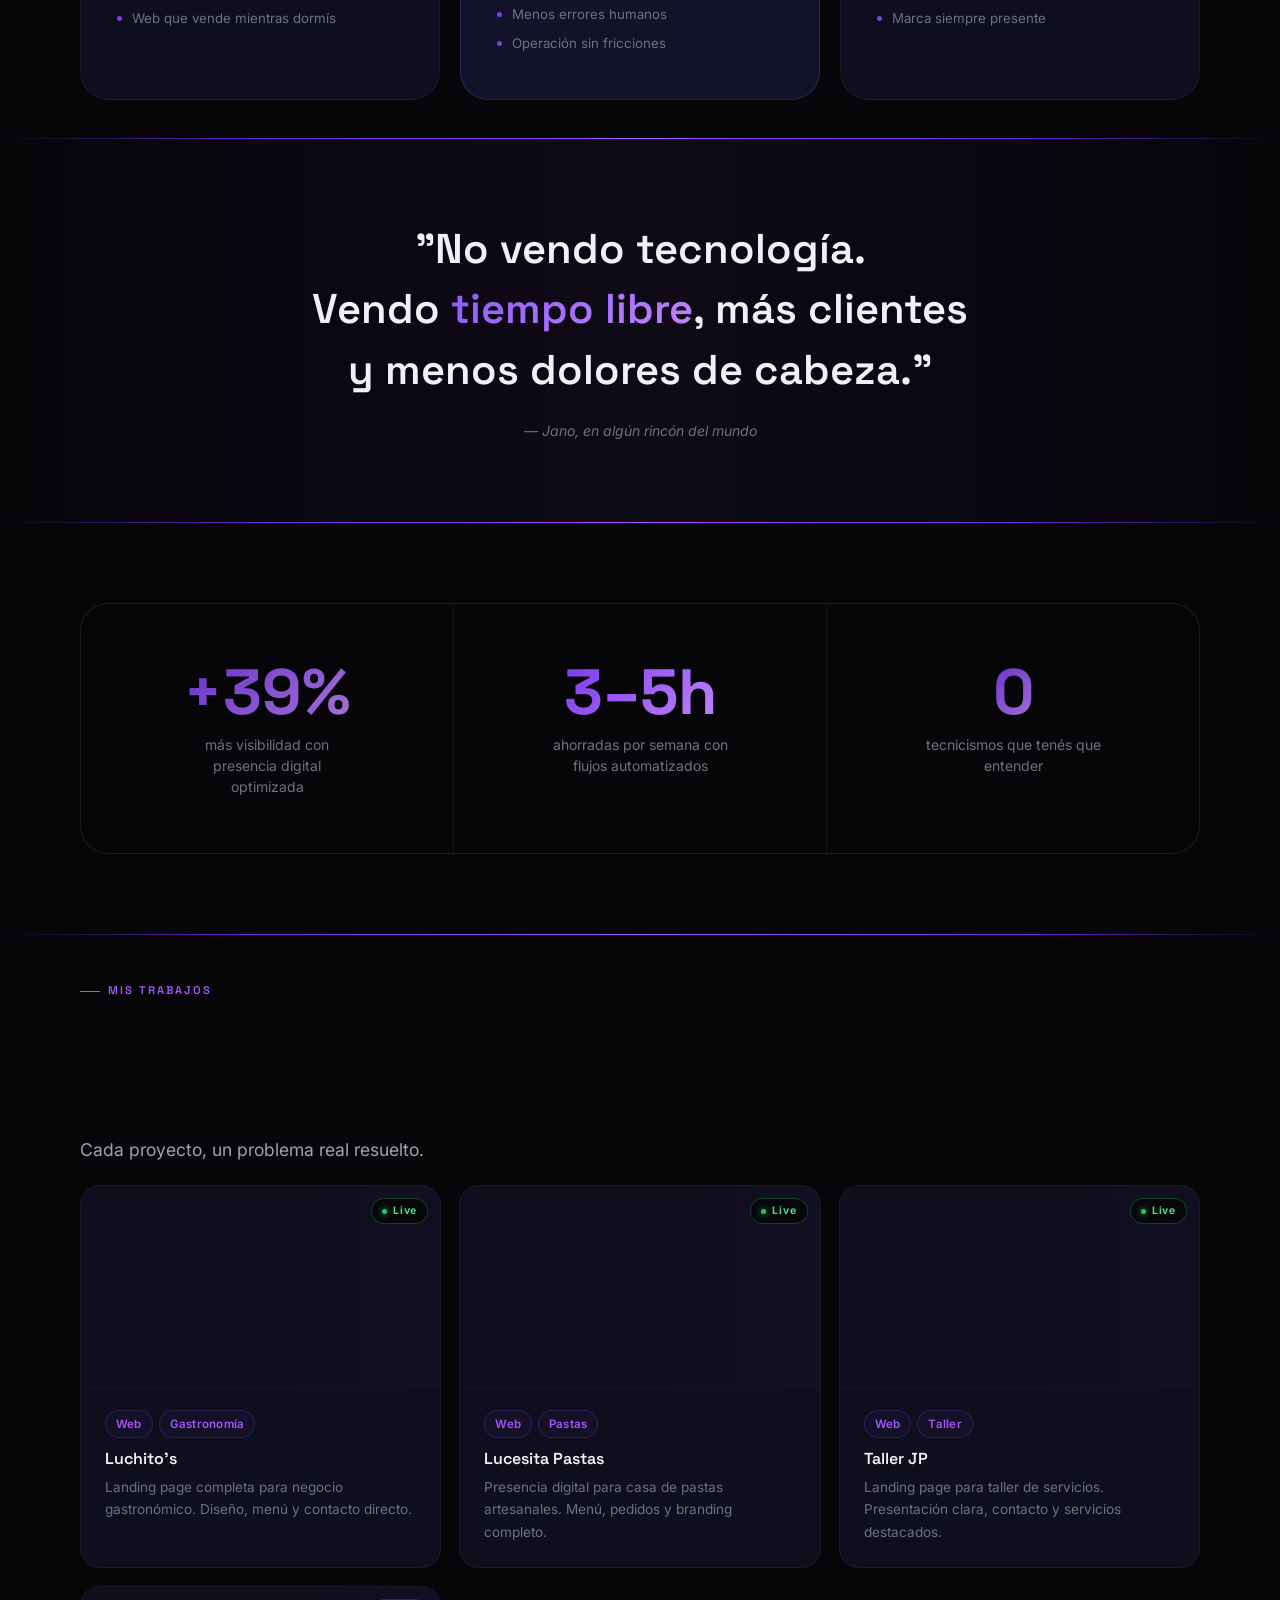
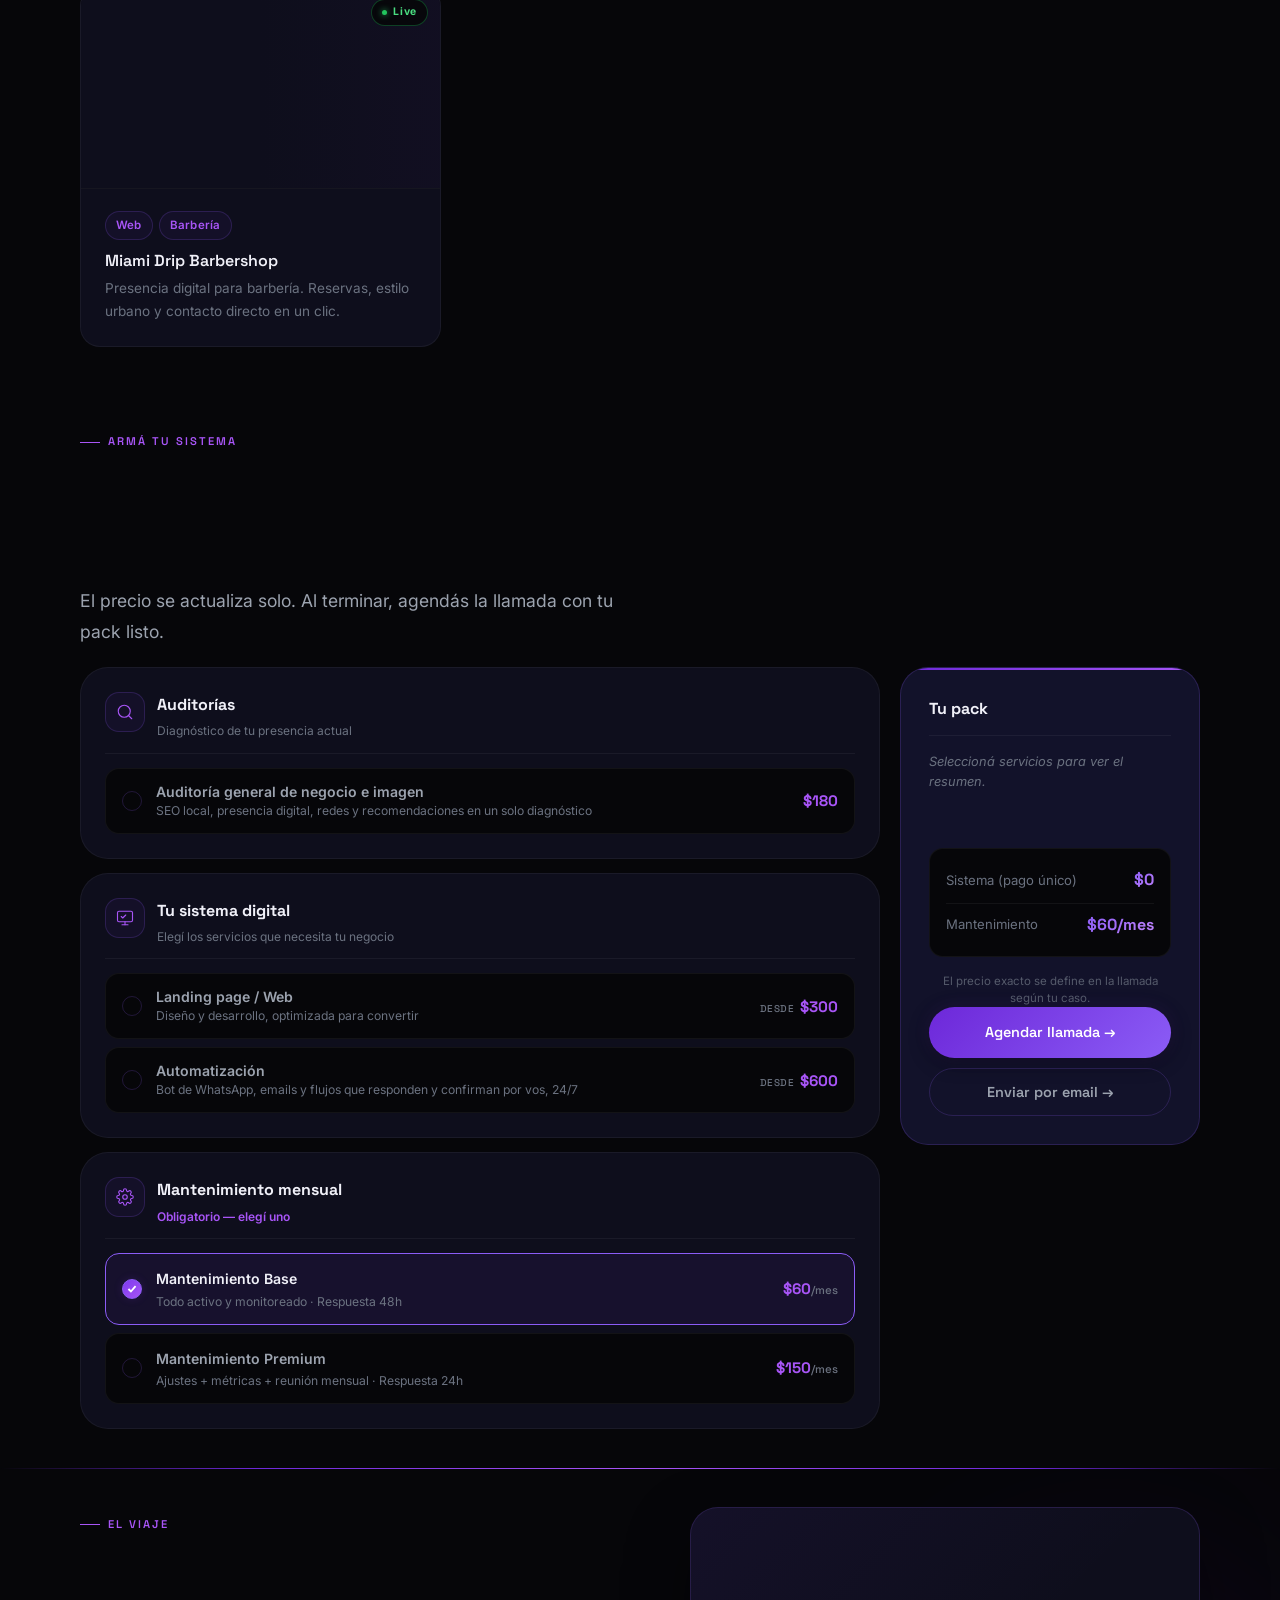
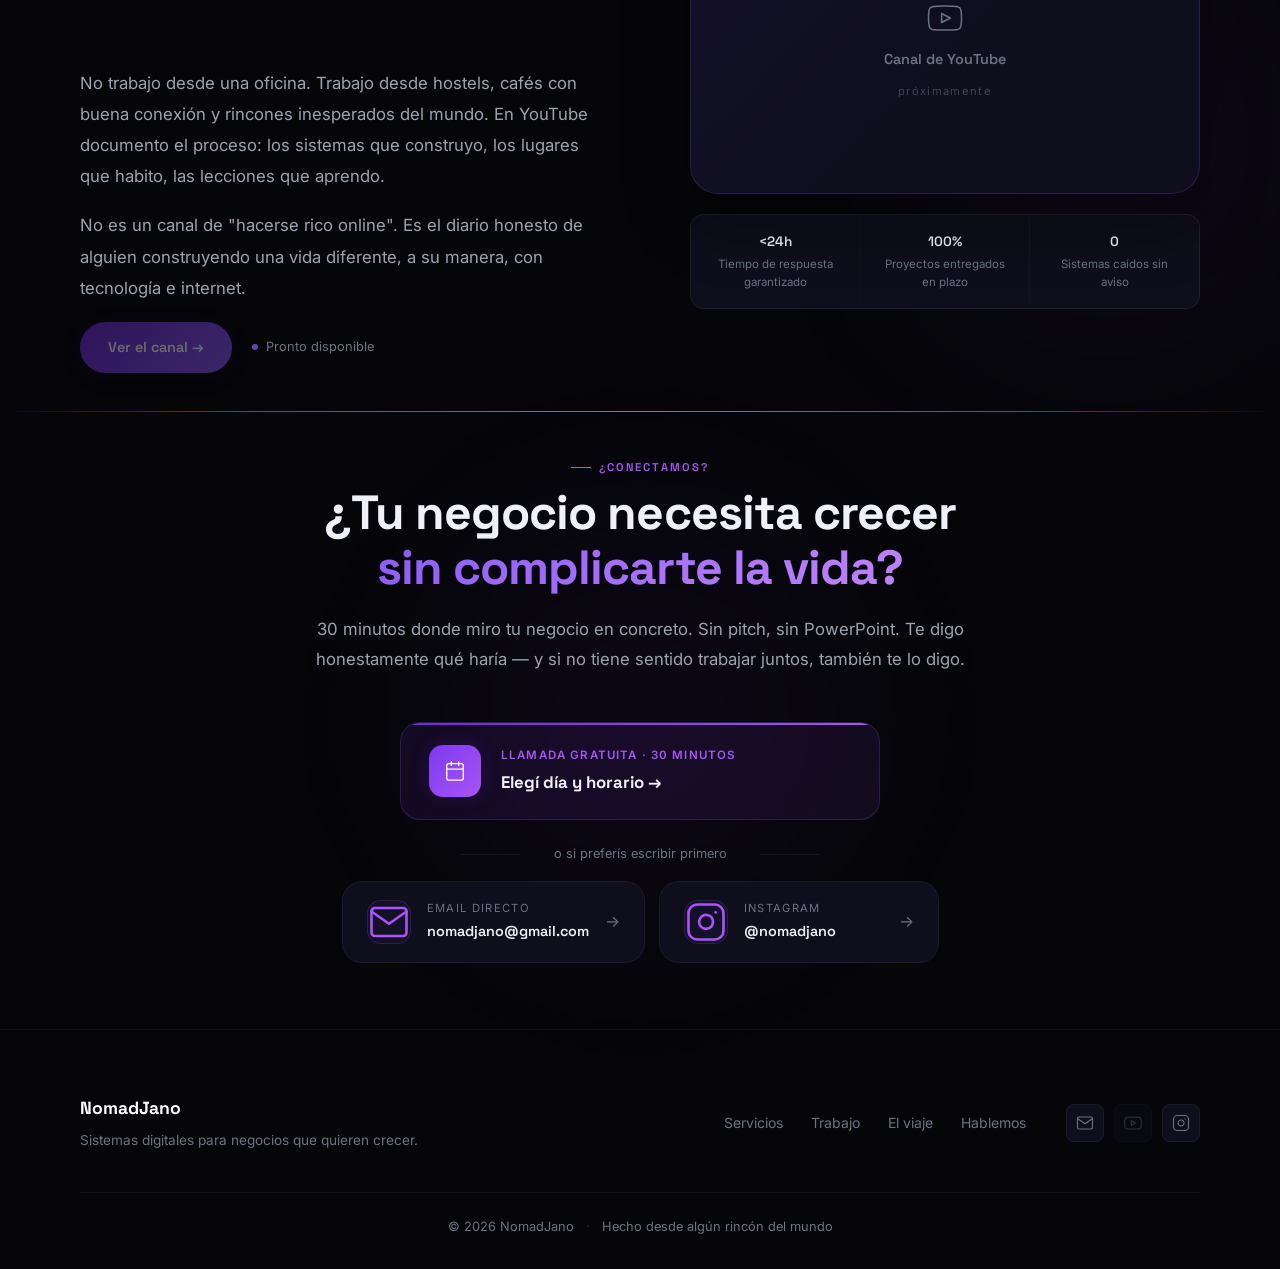
==== commit 366ef251: "Redesign toward a more minimal, professional look and add barbershop project - Remove pink gradient " ====
--- a/index.html
+++ b/index.html
@@ -172,7 +172,6 @@
     <div class="hero__bg">
       <div class="hero__orb hero__orb--1"></div>
       <div class="hero__orb hero__orb--2"></div>
-      <div class="hero__orb hero__orb--3"></div>
       <div class="hero__grid"></div>
     </div>
 
@@ -413,6 +412,28 @@
           </div>
         </a>
 
+        <a href="https://miami-drip-barbershop-site.vercel.app/" target="_blank" rel="noopener noreferrer" class="proyecto-card proyecto-card--live">
+          <div class="proyecto-card__visual proyecto-card__visual--screenshot">
+            <div class="proyecto-card__skeleton"></div>
+            <img
+              src="https://api.microlink.io/?url=https%3A%2F%2Fmiami-drip-barbershop-site.vercel.app%2F&screenshot=true&meta=false&embed=screenshot.url"
+              alt="Preview Miami Drip Barbershop"
+              class="proyecto-card__screenshot"
+              loading="lazy"
+              onerror="this.style.display='none'"
+            >
+            <span class="proyecto-card__live-badge">
+              <span class="proyecto-card__live-dot"></span>
+              Live
+            </span>
+          </div>
+          <div class="proyecto-card__content">
+            <div class="proyecto-card__tags"><span class="tag">Web</span><span class="tag">Barbería</span></div>
+            <h3 class="proyecto-card__title">Miami Drip Barbershop</h3>
+            <p class="proyecto-card__desc" data-i18n="work.card07.desc">Presencia digital para barbería. Reservas, estilo urbano y contacto directo en un clic.</p>
+          </div>
+        </a>
+
       </div>
     </div>
   </section>
@@ -453,29 +474,13 @@
               </div>
             </div>
             <div class="pack-items">
-              <button class="pack-item" data-id="audit-seo" data-price="120" type="button">
+              <button class="pack-item" data-id="audit-general" data-price="180" type="button">
                 <div class="pack-item__check"><svg viewBox="0 0 14 14" fill="none" stroke="currentColor" stroke-width="2.5"><polyline points="2 7 5.5 10.5 12 3"/></svg></div>
                 <div class="pack-item__info">
-                  <span class="pack-item__name" data-i18n="pack.item.auditSeo.name">Auditoría SEO local</span>
-                  <span class="pack-item__desc" data-i18n="pack.item.auditSeo.desc">Google Maps, posicionamiento y visibilidad orgánica</span>
+                  <span class="pack-item__name" data-i18n="pack.item.auditGeneral.name">Auditoría general de negocio e imagen</span>
+                  <span class="pack-item__desc" data-i18n="pack.item.auditGeneral.desc">SEO local, presencia digital, redes y recomendaciones en un solo diagnóstico</span>
                 </div>
-                <span class="pack-item__price">$120</span>
-              </button>
-              <button class="pack-item" data-id="audit-meta" data-price="150" type="button">
-                <div class="pack-item__check"><svg viewBox="0 0 14 14" fill="none" stroke="currentColor" stroke-width="2.5"><polyline points="2 7 5.5 10.5 12 3"/></svg></div>
-                <div class="pack-item__info">
-                  <span class="pack-item__name" data-i18n="pack.item.auditMeta.name">Auditoría Meta Ads</span>
-                  <span class="pack-item__desc" data-i18n="pack.item.auditMeta.desc">Facebook e Instagram Ads — qué funciona y qué no</span>
-                </div>
-                <span class="pack-item__price">$150</span>
-              </button>
-              <button class="pack-item" data-id="audit-full" data-price="200" type="button">
-                <div class="pack-item__check"><svg viewBox="0 0 14 14" fill="none" stroke="currentColor" stroke-width="2.5"><polyline points="2 7 5.5 10.5 12 3"/></svg></div>
-                <div class="pack-item__info">
-                  <span class="pack-item__name" data-i18n="pack.item.auditFull.name">Auditoría completa de negocio</span>
-                  <span class="pack-item__desc" data-i18n="pack.item.auditFull.desc">SEO + Meta Ads + presencia digital + recomendaciones</span>
-                </div>
-                <span class="pack-item__price">$200</span>
+                <span class="pack-item__price">$180</span>
               </button>
             </div>
           </div>
@@ -505,27 +510,11 @@
                 </div>
                 <span class="pack-item__price"><small>desde</small> $300</span>
               </button>
-              <button class="pack-item" data-id="maps" data-price="150" data-approx="true" type="button">
+              <button class="pack-item" data-id="automatizacion" data-price="600" data-approx="true" type="button">
                 <div class="pack-item__check"><svg viewBox="0 0 14 14" fill="none" stroke="currentColor" stroke-width="2.5"><polyline points="2 7 5.5 10.5 12 3"/></svg></div>
                 <div class="pack-item__info">
-                  <span class="pack-item__name" data-i18n="pack.item.maps.name">Google Maps + SEO local</span>
-                  <span class="pack-item__desc" data-i18n="pack.item.maps.desc">Aparecer primero en búsquedas de tu zona</span>
-                </div>
-                <span class="pack-item__price"><small>desde</small> $150</span>
-              </button>
-              <button class="pack-item" data-id="wpp" data-price="600" data-approx="true" type="button">
-                <div class="pack-item__check"><svg viewBox="0 0 14 14" fill="none" stroke="currentColor" stroke-width="2.5"><polyline points="2 7 5.5 10.5 12 3"/></svg></div>
-                <div class="pack-item__info">
-                  <span class="pack-item__name" data-i18n="pack.item.wpp.name">Bot WhatsApp</span>
-                  <span class="pack-item__desc" data-i18n="pack.item.wpp.desc">Responde consultas y reservas 24/7</span>
-                </div>
-                <span class="pack-item__price"><small>desde</small> $600</span>
-              </button>
-              <button class="pack-item" data-id="email" data-price="600" data-approx="true" type="button">
-                <div class="pack-item__check"><svg viewBox="0 0 14 14" fill="none" stroke="currentColor" stroke-width="2.5"><polyline points="2 7 5.5 10.5 12 3"/></svg></div>
-                <div class="pack-item__info">
-                  <span class="pack-item__name" data-i18n="pack.item.email.name">Email automatizado</span>
-                  <span class="pack-item__desc" data-i18n="pack.item.email.desc">Secuencias, seguimiento y confirmaciones</span>
+                  <span class="pack-item__name" data-i18n="pack.item.automation.name">Automatización</span>
+                  <span class="pack-item__desc" data-i18n="pack.item.automation.desc">Bot de WhatsApp, emails y flujos que responden y confirman por vos, 24/7</span>
                 </div>
                 <span class="pack-item__price"><small>desde</small> $600</span>
               </button>
--- a/assets/css/styles.css
+++ b/assets/css/styles.css
@@ -19,8 +19,8 @@
   --violet-500:      #8b5cf6;
   --violet-400:      #a855f7;
   --violet-300:      #c084fc;
-  --violet-glow:     rgba(124, 58, 237, 0.25);
-  --violet-subtle:   rgba(124, 58, 237, 0.07);
+  --violet-glow:     rgba(124, 58, 237, 0.16);
+  --violet-subtle:   rgba(124, 58, 237, 0.06);
 
   --text-primary:    #f0f0f8;
   --text-secondary:  #9ca3af;
@@ -99,7 +99,7 @@
 }
 
 .gradient-text {
-  background: linear-gradient(135deg, var(--violet-500), var(--violet-300), #e879f9);
+  background: linear-gradient(135deg, var(--violet-500), var(--violet-300));
   -webkit-background-clip: text;
   -webkit-text-fill-color: transparent;
   background-clip: text;
@@ -163,15 +163,15 @@
 }
 
 .btn--primary {
-  background: linear-gradient(135deg, var(--violet-600), var(--violet-400));
+  background: linear-gradient(135deg, var(--violet-700), var(--violet-500));
   color: #fff;
-  box-shadow: 0 0 32px var(--violet-glow), 0 2px 8px rgba(0,0,0,0.4);
+  box-shadow: 0 4px 20px rgba(0,0,0,0.45), 0 0 16px var(--violet-glow);
 }
 
 .btn--primary:hover {
   transform: translateY(-2px);
-  box-shadow: 0 0 56px rgba(139, 92, 246, 0.4), 0 4px 16px rgba(0,0,0,0.4);
-  filter: brightness(1.08);
+  box-shadow: 0 6px 28px rgba(0,0,0,0.5), 0 0 24px rgba(139, 92, 246, 0.25);
+  filter: brightness(1.05);
 }
 
 .btn--ghost {
@@ -321,19 +321,19 @@
 
 .nav__cta {
   padding: 9px 20px;
-  background: linear-gradient(135deg, var(--violet-600), var(--violet-400));
+  background: linear-gradient(135deg, var(--violet-700), var(--violet-500));
   border-radius: var(--radius-full);
   color: #fff !important;
   font-size: 0.85rem;
   font-weight: 600;
-  box-shadow: 0 0 20px var(--violet-glow);
+  box-shadow: 0 2px 12px rgba(0,0,0,0.4);
   transition: all 0.3s var(--ease-out-expo) !important;
 }
 
 .nav__cta:hover {
   transform: translateY(-1px) !important;
-  box-shadow: 0 0 36px rgba(139, 92, 246, 0.45) !important;
-  filter: brightness(1.08);
+  box-shadow: 0 4px 18px rgba(0,0,0,0.45), 0 0 16px rgba(139, 92, 246, 0.25) !important;
+  filter: brightness(1.05);
 }
 
 .nav__cta::after { display: none !important; }
@@ -441,36 +441,26 @@
 .hero__orb {
   position: absolute;
   border-radius: 50%;
-  filter: blur(100px);
+  filter: blur(130px);
   will-change: transform;
 }
 
 .hero__orb--1 {
   width: clamp(400px, 60vw, 700px);
   height: clamp(400px, 60vw, 700px);
-  background: radial-gradient(circle, rgba(109, 40, 217, 0.5), transparent 65%);
+  background: radial-gradient(circle, rgba(76, 29, 149, 0.4), transparent 65%);
   top: -20%;
   right: -10%;
-  animation: orb-drift-1 12s ease-in-out infinite;
+  animation: orb-drift-1 18s ease-in-out infinite;
 }
 
 .hero__orb--2 {
   width: clamp(300px, 40vw, 500px);
   height: clamp(300px, 40vw, 500px);
-  background: radial-gradient(circle, rgba(168, 85, 247, 0.35), transparent 65%);
+  background: radial-gradient(circle, rgba(109, 40, 217, 0.25), transparent 65%);
   bottom: -10%;
   left: -8%;
-  animation: orb-drift-2 14s ease-in-out infinite;
-}
-
-.hero__orb--3 {
-  width: clamp(150px, 20vw, 250px);
-  height: clamp(150px, 20vw, 250px);
-  background: radial-gradient(circle, rgba(192, 132, 252, 0.3), transparent 70%);
-  top: 45%;
-  left: 28%;
-  animation: orb-drift-3 9s ease-in-out infinite;
-  filter: blur(60px);
+  animation: orb-drift-2 20s ease-in-out infinite;
 }
 
 @keyframes orb-drift-1 {
@@ -485,17 +475,12 @@
   65%       { transform: translate(-30px, 30px) scale(0.97); }
 }
 
-@keyframes orb-drift-3 {
-  0%, 100% { transform: translate(0, 0); }
-  50%       { transform: translate(-20px, -30px); }
-}
-
 .hero__grid {
   position: absolute;
   inset: 0;
   background-image:
-    linear-gradient(rgba(139, 92, 246, 0.04) 1px, transparent 1px),
-    linear-gradient(90deg, rgba(139, 92, 246, 0.04) 1px, transparent 1px);
+    linear-gradient(rgba(139, 92, 246, 0.025) 1px, transparent 1px),
+    linear-gradient(90deg, rgba(139, 92, 246, 0.025) 1px, transparent 1px);
   background-size: 56px 56px;
   mask-image: radial-gradient(ellipse 80% 60% at 50% 50%, black 40%, transparent 100%);
   -webkit-mask-image: radial-gradient(ellipse 80% 60% at 50% 50%, black 40%, transparent 100%);
@@ -554,7 +539,7 @@
 }
 
 .hero__title-gradient {
-  background: linear-gradient(135deg, var(--violet-400), var(--violet-300), #e879f9);
+  background: linear-gradient(135deg, var(--violet-400), var(--violet-300));
   -webkit-background-clip: text;
   -webkit-text-fill-color: transparent;
   background-clip: text;
@@ -724,7 +709,7 @@
   left: 0;
   right: 0;
   height: 2px;
-  background: linear-gradient(90deg, var(--violet-700), var(--violet-400), #e879f9);
+  background: linear-gradient(90deg, var(--violet-700), var(--violet-400));
 }
 
 .servicio-card__icon {
@@ -1370,7 +1355,7 @@
   left: 0;
   right: 0;
   height: 2px;
-  background: linear-gradient(90deg, var(--violet-700), var(--violet-400), #e879f9);
+  background: linear-gradient(90deg, var(--violet-700), var(--violet-400));
 }
 
 .contacto-calendly:hover {
@@ -1991,7 +1976,7 @@
   left: 0;
   right: 0;
   height: 2px;
-  background: linear-gradient(90deg, var(--violet-700), var(--violet-400), #e879f9);
+  background: linear-gradient(90deg, var(--violet-700), var(--violet-400));
 }
 
 .precio-card--featured:hover {
@@ -2174,7 +2159,7 @@
   left: 0;
   right: 0;
   height: 2px;
-  background: linear-gradient(90deg, var(--violet-700), var(--violet-400), #e879f9);
+  background: linear-gradient(90deg, var(--violet-700), var(--violet-400));
 }
 
 .mant-card__top {
@@ -2553,7 +2538,7 @@
   position: absolute;
   top: 0; left: 0; right: 0;
   height: 2px;
-  background: linear-gradient(90deg, var(--violet-700), var(--violet-400), #e879f9);
+  background: linear-gradient(90deg, var(--violet-700), var(--violet-400));
 }
 
 .pack-summary__title {
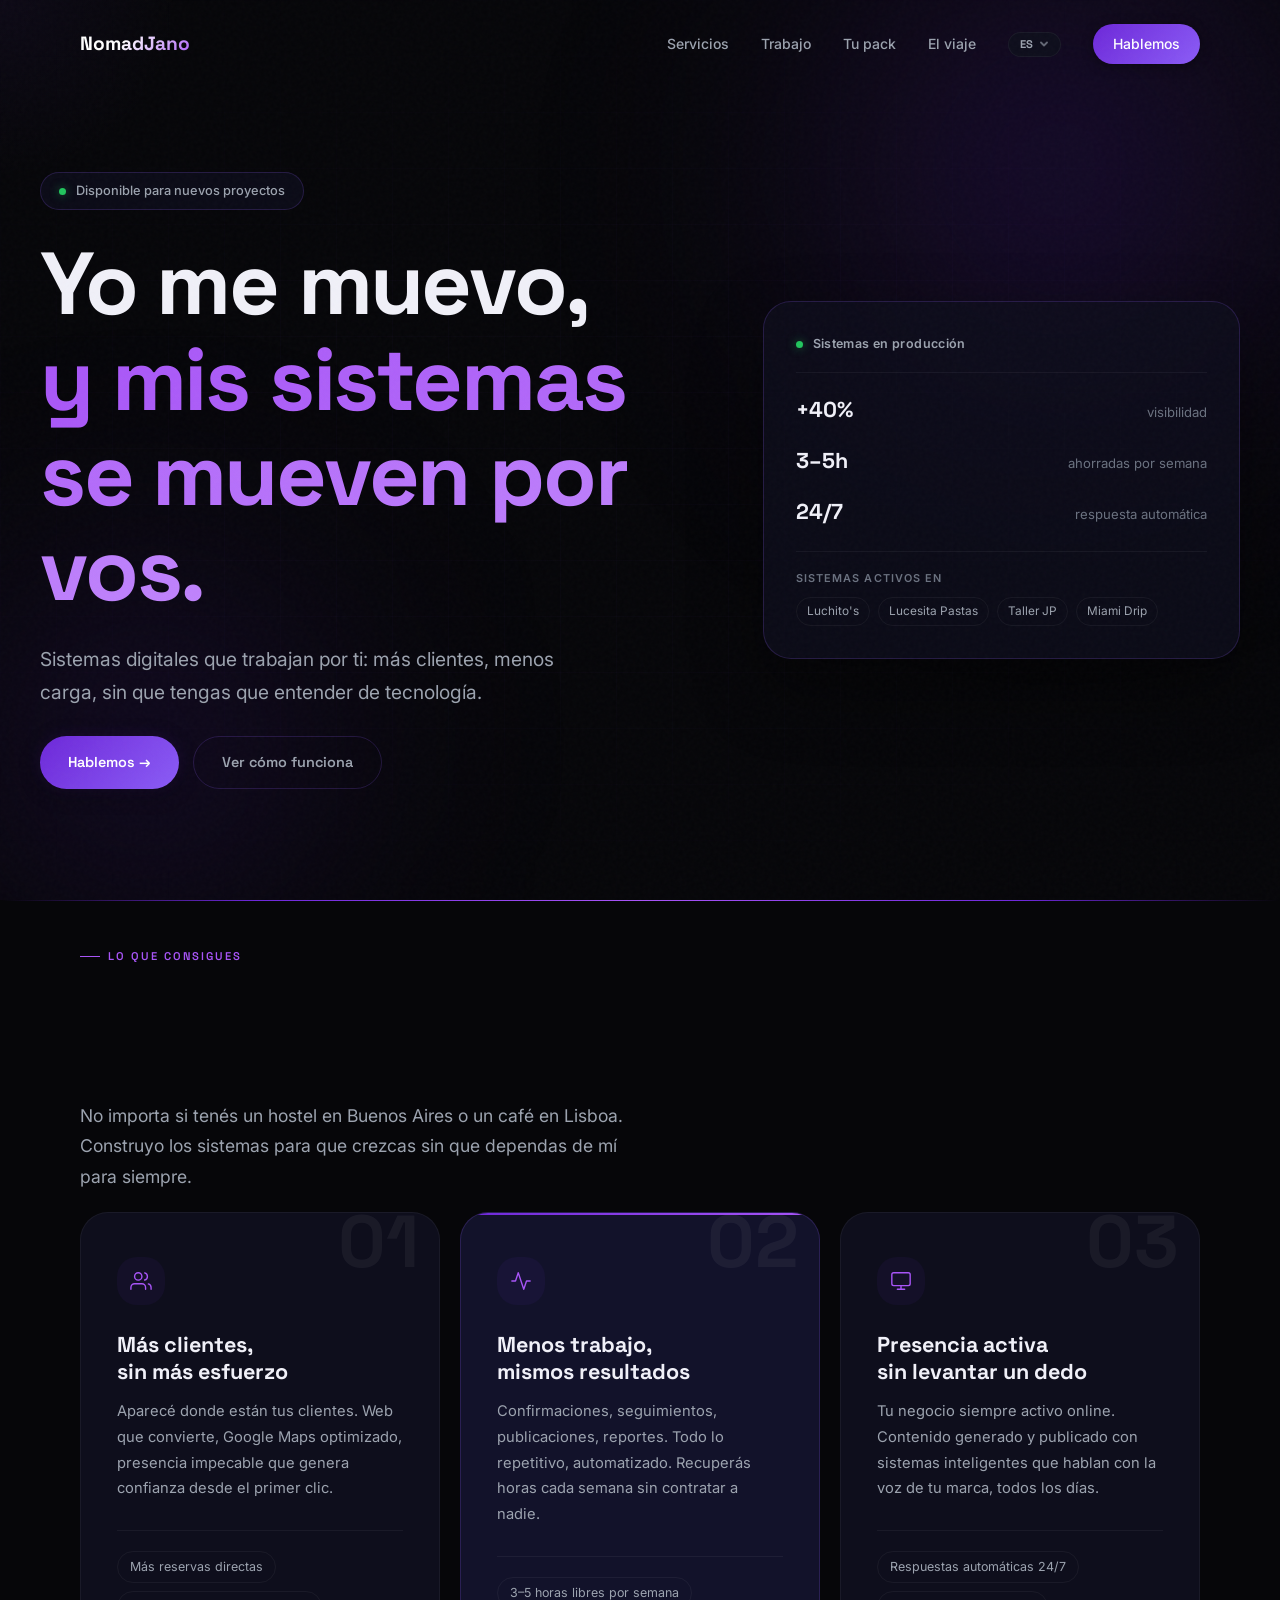
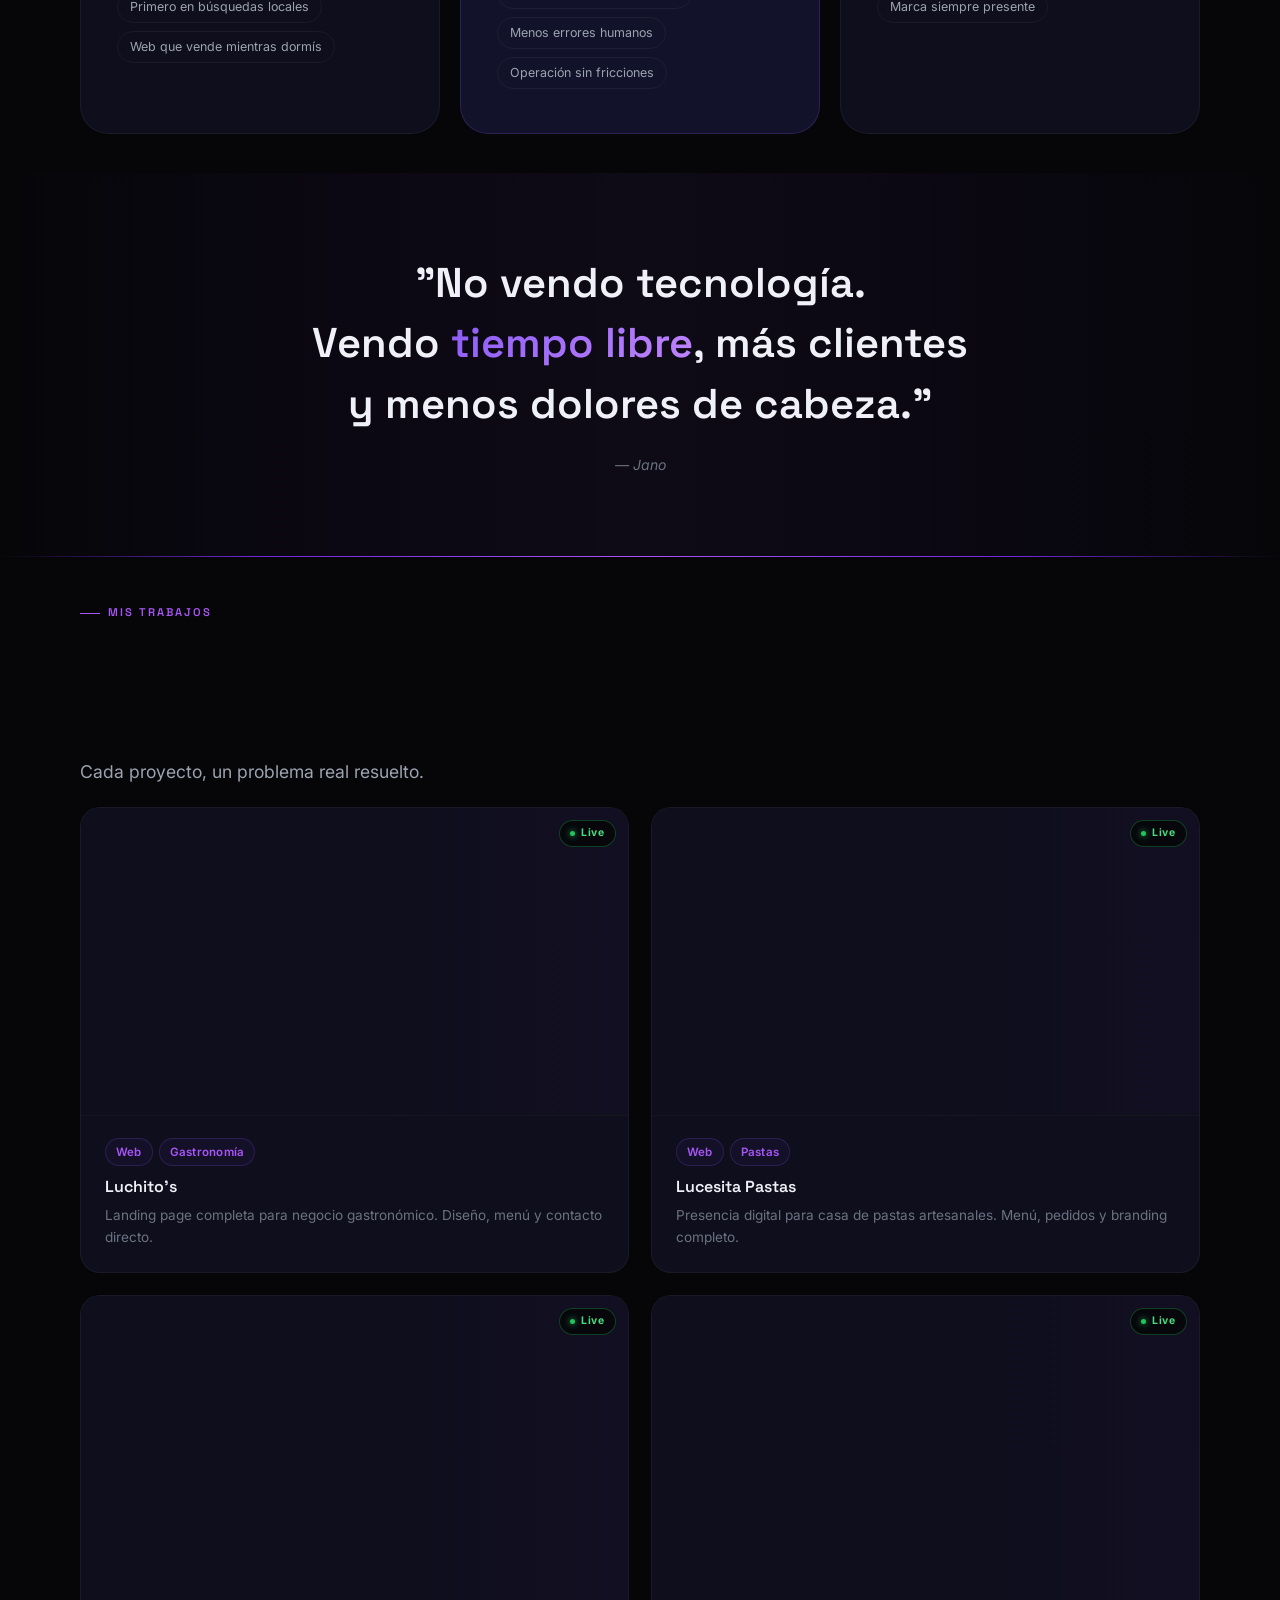
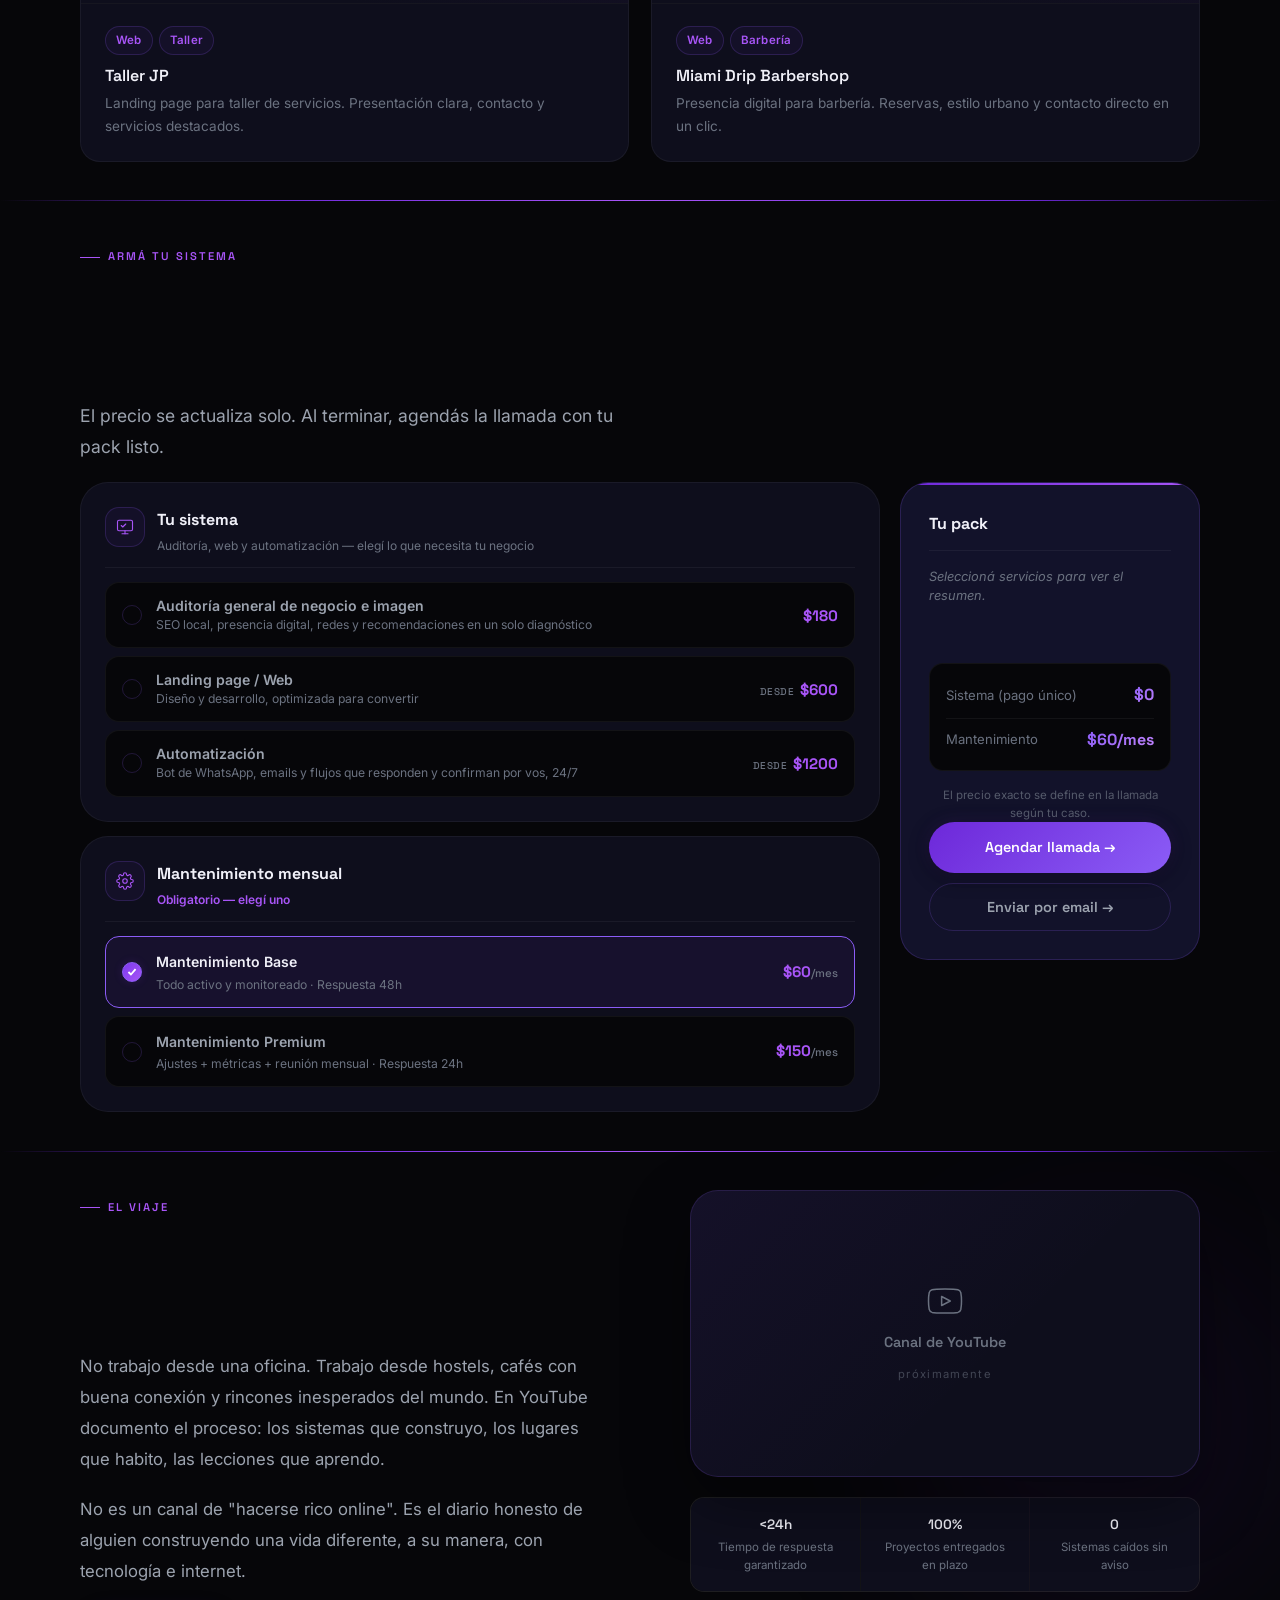
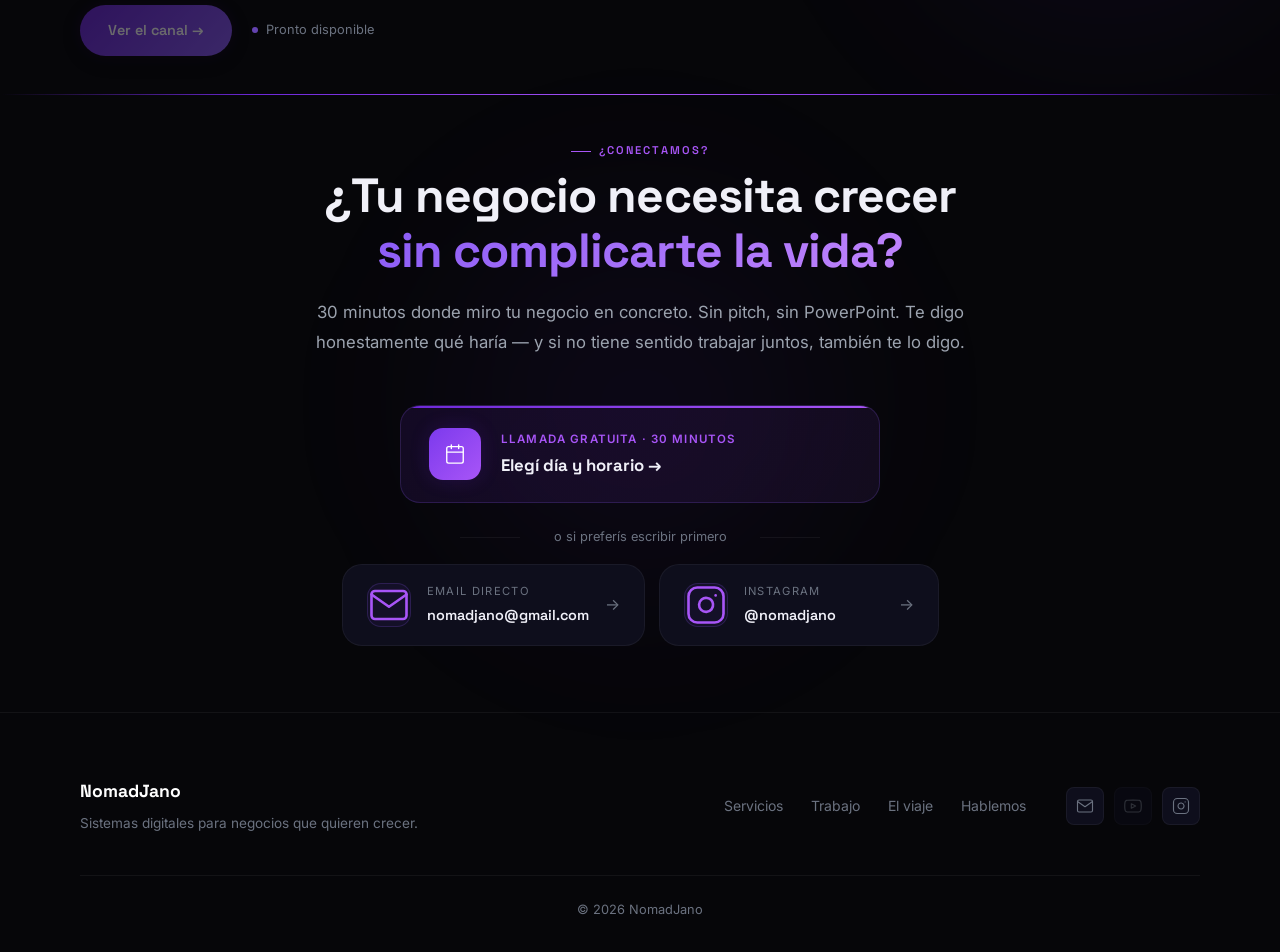
==== commit 48952f74: "Polish hero, work grid, services and pack builder; update pricing - Hero: asymmetric layout with a l" ====
--- a/index.html
+++ b/index.html
@@ -116,7 +116,6 @@
 
   <!-- PROGRESS BAR -->
   <div class="scroll-progress" id="scrollProgress" aria-hidden="true"></div>
-  <div class="progress-spark" id="progressSpark" aria-hidden="true"></div>
 
   <!-- NAV -->
   <nav class="nav" id="nav">
@@ -176,20 +175,54 @@
     </div>
 
     <div class="hero__content" id="heroContent">
-      <div class="hero__badge">
-        <span class="hero__badge-dot"></span>
-        <span data-i18n="hero.badge">Disponible para nuevos proyectos</span>
-      </div>
-      <h1 class="hero__title">
-        <span data-i18n="hero.title">Yo me muevo,</span><br>
-        <span class="hero__title-gradient" data-i18n="hero.titleGradient">y mis sistemas se mueven por vos.</span>
-      </h1>
-      <p class="hero__subtitle" data-i18n="hero.subtitle">
-        Sistemas digitales que trabajan por ti: más clientes, menos carga, sin que tengas que entender de tecnología.
-      </p>
-      <div class="hero__actions">
-        <a href="#contacto" class="btn btn--primary" data-i18n="hero.cta1">Hablemos →</a>
-        <a href="#servicios" class="btn btn--ghost" data-i18n="hero.cta2">Ver cómo funciona</a>
+      <div class="hero__text">
+        <div class="hero__badge">
+          <span class="hero__badge-dot"></span>
+          <span data-i18n="hero.badge">Disponible para nuevos proyectos</span>
+        </div>
+        <h1 class="hero__title">
+          <span data-i18n="hero.title">Yo me muevo,</span><br>
+          <span class="hero__title-gradient" data-i18n="hero.titleGradient">y mis sistemas se mueven por vos.</span>
+        </h1>
+        <p class="hero__subtitle" data-i18n="hero.subtitle">
+          Sistemas digitales que trabajan por ti: más clientes, menos carga, sin que tengas que entender de tecnología.
+        </p>
+        <div class="hero__actions">
+          <a href="#contacto" class="btn btn--primary" data-i18n="hero.cta1">Hablemos →</a>
+          <a href="#servicios" class="btn btn--ghost" data-i18n="hero.cta2">Ver cómo funciona</a>
+        </div>
+      </div>
+
+      <div class="hero__visual">
+        <div class="hero__panel">
+          <div class="hero__panel-header">
+            <span class="hero__panel-dot"></span>
+            <span data-i18n="hero.panelLabel">Sistemas en producción</span>
+          </div>
+          <div class="hero__panel-stats">
+            <div class="hero__panel-stat">
+              <strong class="count-value" data-count-target="40" data-count-prefix="+" data-count-suffix="%">+40%</strong>
+              <span data-i18n="hero.panelStat1Label">visibilidad</span>
+            </div>
+            <div class="hero__panel-stat">
+              <strong class="count-value count-value--typewriter" data-i18n="hero.panelStat2Val">3–5h</strong>
+              <span data-i18n="hero.panelStat2Label">ahorradas por semana</span>
+            </div>
+            <div class="hero__panel-stat">
+              <strong class="count-value count-value--typewriter" data-i18n="hero.panelStat3Val">24/7</strong>
+              <span data-i18n="hero.panelStat3Label">respuesta automática</span>
+            </div>
+          </div>
+          <div class="hero__panel-footer">
+            <span data-i18n="hero.panelFooter">Sistemas activos en</span>
+            <div class="hero__panel-clients">
+              <span>Luchito's</span>
+              <span>Lucesita Pastas</span>
+              <span>Taller JP</span>
+              <span>Miami Drip</span>
+            </div>
+          </div>
+        </div>
       </div>
     </div>
 
@@ -277,7 +310,6 @@
             Tu negocio siempre activo online. Contenido generado y publicado con sistemas inteligentes que hablan con la voz de tu marca, todos los días.
           </p>
           <ul class="servicio-card__tags">
-            <li data-i18n="srv03.tag1">Contenido diario sin esfuerzo</li>
             <li data-i18n="srv03.tag2">Respuestas automáticas 24/7</li>
             <li data-i18n="srv03.tag3">Marca siempre presente</li>
           </ul>
@@ -299,31 +331,7 @@
           Vendo <em>tiempo libre</em>, más clientes<br>
           y menos dolores de cabeza."
         </p>
-        <span class="manifiesto__author" data-i18n="manifiesto.author">— Jano, en algún rincón del mundo</span>
-      </div>
-    </div>
-  </section>
-
-  <div class="section-divider" role="separator"></div>
-
-  <!-- ======================================
-       NÚMEROS
-  ======================================= -->
-  <section class="numeros">
-    <div class="container">
-      <div class="numeros__grid">
-        <div class="numero reveal-up">
-          <span class="numero__value" data-count-target="40" data-count-prefix="+" data-count-suffix="%" data-i18n="num01.value">+40%</span>
-          <span class="numero__label" data-i18n="num01.label">más visibilidad con presencia digital optimizada</span>
-        </div>
-        <div class="numero reveal-up">
-          <span class="numero__value numero__value--typewriter" data-i18n="num02.value">3–5h</span>
-          <span class="numero__label" data-i18n="num02.label">ahorradas por semana con flujos automatizados</span>
-        </div>
-        <div class="numero reveal-up">
-          <span class="numero__value" data-count-target="0" data-i18n="num03.value">0</span>
-          <span class="numero__label" data-i18n="num03.label">tecnicismos que tenés que entender</span>
-        </div>
+        <span class="manifiesto__author" data-i18n="manifiesto.author">— Jano</span>
       </div>
     </div>
   </section>
@@ -350,7 +358,7 @@
           <div class="proyecto-card__visual proyecto-card__visual--screenshot">
             <div class="proyecto-card__skeleton"></div>
             <img
-              src="https://api.microlink.io/?url=https%3A%2F%2Fluchitos.vercel.app%2F&screenshot=true&meta=false&embed=screenshot.url"
+              src="https://api.microlink.io/?url=https%3A%2F%2Fluchitos.vercel.app%2F&screenshot=true&meta=false&viewport.width=1280&viewport.height=720&embed=screenshot.url"
               alt="Preview Luchito's"
               class="proyecto-card__screenshot"
               loading="lazy"
@@ -372,7 +380,7 @@
           <div class="proyecto-card__visual proyecto-card__visual--screenshot">
             <div class="proyecto-card__skeleton"></div>
             <img
-              src="https://api.microlink.io/?url=https%3A%2F%2Flucesitapastas.vercel.app%2F&screenshot=true&meta=false&embed=screenshot.url"
+              src="https://api.microlink.io/?url=https%3A%2F%2Flucesitapastas.vercel.app%2F&screenshot=true&meta=false&viewport.width=1280&viewport.height=720&embed=screenshot.url"
               alt="Preview Lucesita Pastas"
               class="proyecto-card__screenshot"
               loading="lazy"
@@ -394,7 +402,7 @@
           <div class="proyecto-card__visual proyecto-card__visual--screenshot">
             <div class="proyecto-card__skeleton"></div>
             <img
-              src="https://api.microlink.io/?url=https%3A%2F%2Ftallerjp-flax.vercel.app%2F&screenshot=true&meta=false&embed=screenshot.url"
+              src="https://api.microlink.io/?url=https%3A%2F%2Ftallerjp-flax.vercel.app%2F&screenshot=true&meta=false&viewport.width=1280&viewport.height=720&embed=screenshot.url"
               alt="Preview Taller JP"
               class="proyecto-card__screenshot"
               loading="lazy"
@@ -416,7 +424,7 @@
           <div class="proyecto-card__visual proyecto-card__visual--screenshot">
             <div class="proyecto-card__skeleton"></div>
             <img
-              src="https://api.microlink.io/?url=https%3A%2F%2Fmiami-drip-barbershop-site.vercel.app%2F&screenshot=true&meta=false&embed=screenshot.url"
+              src="https://api.microlink.io/?url=https%3A%2F%2Fmiami-drip-barbershop-site.vercel.app%2F&screenshot=true&meta=false&viewport.width=1280&viewport.height=720&embed=screenshot.url"
               alt="Preview Miami Drip Barbershop"
               class="proyecto-card__screenshot"
               loading="lazy"
@@ -459,33 +467,7 @@
 
         <div class="pack-services reveal-up">
 
-          <!-- Auditorías -->
-          <div class="pack-category">
-            <div class="pack-category__header">
-              <div class="pack-category__icon">
-                <svg viewBox="0 0 24 24" fill="none" stroke="currentColor" stroke-width="1.5" stroke-linecap="round" stroke-linejoin="round">
-                  <circle cx="11" cy="11" r="8"/>
-                  <line x1="21" y1="21" x2="16.65" y2="16.65"/>
-                </svg>
-              </div>
-              <div>
-                <h3 class="pack-category__name" data-i18n="pack.auditTitle">Auditorías</h3>
-                <p class="pack-category__hint" data-i18n="pack.auditHint">Diagnóstico de tu presencia actual</p>
-              </div>
-            </div>
-            <div class="pack-items">
-              <button class="pack-item" data-id="audit-general" data-price="180" type="button">
-                <div class="pack-item__check"><svg viewBox="0 0 14 14" fill="none" stroke="currentColor" stroke-width="2.5"><polyline points="2 7 5.5 10.5 12 3"/></svg></div>
-                <div class="pack-item__info">
-                  <span class="pack-item__name" data-i18n="pack.item.auditGeneral.name">Auditoría general de negocio e imagen</span>
-                  <span class="pack-item__desc" data-i18n="pack.item.auditGeneral.desc">SEO local, presencia digital, redes y recomendaciones en un solo diagnóstico</span>
-                </div>
-                <span class="pack-item__price">$180</span>
-              </button>
-            </div>
-          </div>
-
-          <!-- Presencia + Automatizaciones -->
+          <!-- Tu sistema (auditoría + web + automatización) -->
           <div class="pack-category">
             <div class="pack-category__header">
               <div class="pack-category__icon">
@@ -497,26 +479,34 @@
                 </svg>
               </div>
               <div>
-                <h3 class="pack-category__name">Tu sistema digital</h3>
-                <p class="pack-category__hint">Elegí los servicios que necesita tu negocio</p>
+                <h3 class="pack-category__name" data-i18n="pack.systemTitle">Tu sistema</h3>
+                <p class="pack-category__hint" data-i18n="pack.systemHint">Auditoría, web y automatización — elegí lo que necesita tu negocio</p>
               </div>
             </div>
             <div class="pack-items">
-              <button class="pack-item" data-id="web" data-price="300" data-approx="true" type="button">
+              <button class="pack-item" data-id="audit-general" data-price="180" type="button">
+                <div class="pack-item__check"><svg viewBox="0 0 14 14" fill="none" stroke="currentColor" stroke-width="2.5"><polyline points="2 7 5.5 10.5 12 3"/></svg></div>
+                <div class="pack-item__info">
+                  <span class="pack-item__name" data-i18n="pack.item.auditGeneral.name">Auditoría general de negocio e imagen</span>
+                  <span class="pack-item__desc" data-i18n="pack.item.auditGeneral.desc">SEO local, presencia digital, redes y recomendaciones en un solo diagnóstico</span>
+                </div>
+                <span class="pack-item__price">$180</span>
+              </button>
+              <button class="pack-item" data-id="web" data-price="600" data-approx="true" type="button">
                 <div class="pack-item__check"><svg viewBox="0 0 14 14" fill="none" stroke="currentColor" stroke-width="2.5"><polyline points="2 7 5.5 10.5 12 3"/></svg></div>
                 <div class="pack-item__info">
                   <span class="pack-item__name" data-i18n="pack.item.web.name">Landing page / Web</span>
                   <span class="pack-item__desc" data-i18n="pack.item.web.desc">Diseño y desarrollo, optimizada para convertir</span>
                 </div>
-                <span class="pack-item__price"><small>desde</small> $300</span>
+                <span class="pack-item__price"><small>desde</small> $600</span>
               </button>
-              <button class="pack-item" data-id="automatizacion" data-price="600" data-approx="true" type="button">
+              <button class="pack-item" data-id="automatizacion" data-price="1200" data-approx="true" type="button">
                 <div class="pack-item__check"><svg viewBox="0 0 14 14" fill="none" stroke="currentColor" stroke-width="2.5"><polyline points="2 7 5.5 10.5 12 3"/></svg></div>
                 <div class="pack-item__info">
                   <span class="pack-item__name" data-i18n="pack.item.automation.name">Automatización</span>
                   <span class="pack-item__desc" data-i18n="pack.item.automation.desc">Bot de WhatsApp, emails y flujos que responden y confirman por vos, 24/7</span>
                 </div>
-                <span class="pack-item__price"><small>desde</small> $600</span>
+                <span class="pack-item__price"><small>desde</small> $1200</span>
               </button>
             </div>
           </div>
@@ -760,8 +750,6 @@
       </div>
       <div class="footer__bottom">
         <span data-i18n="footer.copyright">© 2026 NomadJano</span>
-        <span class="footer__separator">·</span>
-        <span data-i18n="footer.made">Hecho desde algún rincón del mundo</span>
       </div>
     </div>
   </footer>
--- a/assets/css/styles.css
+++ b/assets/css/styles.css
@@ -225,21 +225,19 @@
 
 .reveal-fade {
   opacity: 0;
-  transition: opacity 1s var(--ease-out-expo);
+  transform: translateY(18px) scale(0.985);
+  transition: opacity 1.2s var(--ease-out-expo), transform 1.2s var(--ease-out-expo);
 }
 
 .reveal-fade.is-visible {
   opacity: 1;
+  transform: translateY(0) scale(1);
 }
 
 /* Grid stagger delays */
 .servicios__grid .servicio-card:nth-child(1) { transition-delay: 0s; }
 .servicios__grid .servicio-card:nth-child(2) { transition-delay: 0.12s; }
 .servicios__grid .servicio-card:nth-child(3) { transition-delay: 0.24s; }
-
-.numeros__grid .reveal-up:nth-child(1) { transition-delay: 0s; }
-.numeros__grid .reveal-up:nth-child(2) { transition-delay: 0.12s; }
-.numeros__grid .reveal-up:nth-child(3) { transition-delay: 0.24s; }
 
 .trabajo__grid .proyecto-card:nth-child(1) { transition-delay: 0s; }
 .trabajo__grid .proyecto-card:nth-child(2) { transition-delay: 0.1s; }
@@ -490,12 +488,20 @@
 .hero__content {
   position: relative;
   z-index: 1;
-  text-align: center;
-  max-width: 820px;
+  max-width: var(--container);
+  width: 100%;
+  display: grid;
+  grid-template-columns: 1.15fr 0.85fr;
+  align-items: center;
+  gap: clamp(40px, 6vw, 90px);
+  text-align: left;
+}
+
+.hero__text {
   display: flex;
   flex-direction: column;
-  align-items: center;
-  gap: 28px;
+  align-items: flex-start;
+  gap: 26px;
 }
 
 /* Badge */
@@ -559,8 +565,103 @@
   display: flex;
   gap: 14px;
   flex-wrap: wrap;
-  justify-content: center;
+  justify-content: flex-start;
   animation: hero-enter 0.9s var(--ease-out-expo) 0.6s both;
+}
+
+/* Visual panel */
+.hero__visual {
+  position: relative;
+  animation: hero-enter 1s var(--ease-out-expo) 0.5s both;
+}
+
+.hero__panel {
+  background: var(--bg-glass);
+  border: 1px solid var(--border);
+  border-radius: var(--radius-xl);
+  padding: clamp(24px, 3vw, 32px);
+  backdrop-filter: blur(20px);
+  -webkit-backdrop-filter: blur(20px);
+  box-shadow: 0 30px 70px rgba(0, 0, 0, 0.45);
+}
+
+.hero__panel-header {
+  display: flex;
+  align-items: center;
+  gap: 10px;
+  font-size: 0.78rem;
+  font-weight: 600;
+  letter-spacing: 0.03em;
+  color: var(--text-secondary);
+  padding-bottom: 18px;
+  margin-bottom: 20px;
+  border-bottom: 1px solid var(--border-subtle);
+}
+
+.hero__panel-dot {
+  width: 7px;
+  height: 7px;
+  border-radius: 50%;
+  background: #22c55e;
+  box-shadow: 0 0 10px #22c55e80;
+  animation: badge-pulse 2.5s ease-in-out infinite;
+}
+
+.hero__panel-stats {
+  display: flex;
+  flex-direction: column;
+  gap: 16px;
+  margin-bottom: 22px;
+}
+
+.hero__panel-stat {
+  display: flex;
+  align-items: baseline;
+  justify-content: space-between;
+  gap: 16px;
+}
+
+.hero__panel-stat strong {
+  font-family: var(--font-display);
+  font-size: 1.35rem;
+  font-weight: 700;
+  color: var(--text-primary);
+  white-space: nowrap;
+}
+
+.hero__panel-stat span {
+  font-size: 0.82rem;
+  color: var(--text-muted);
+  text-align: right;
+}
+
+.hero__panel-footer {
+  padding-top: 18px;
+  border-top: 1px solid var(--border-subtle);
+}
+
+.hero__panel-footer > span {
+  display: block;
+  font-size: 0.68rem;
+  font-weight: 600;
+  text-transform: uppercase;
+  letter-spacing: 0.1em;
+  color: var(--text-muted);
+  margin-bottom: 10px;
+}
+
+.hero__panel-clients {
+  display: flex;
+  flex-wrap: wrap;
+  gap: 8px;
+}
+
+.hero__panel-clients span {
+  font-size: 0.74rem;
+  color: var(--text-secondary);
+  padding: 4px 10px;
+  border: 1px solid var(--border-subtle);
+  border-radius: var(--radius-full);
 }
 
 @keyframes hero-enter {
@@ -720,16 +821,14 @@
   align-items: center;
   justify-content: center;
   background: var(--violet-subtle);
-  border: 1px solid var(--border);
-  border-radius: var(--radius-md);
+  border-radius: var(--radius-lg);
   color: var(--violet-400);
-  margin-bottom: 24px;
+  margin-bottom: 26px;
   transition: all 0.3s ease;
 }
 
 .servicio-card:hover .servicio-card__icon {
   background: rgba(124, 58, 237, 0.15);
-  border-color: var(--violet-500);
   color: var(--violet-300);
 }
 
@@ -740,13 +839,16 @@
 
 .servicio-card__number {
   position: absolute;
-  top: 28px;
-  right: 28px;
+  top: -8px;
+  right: 20px;
   font-family: var(--font-display);
-  font-size: 0.7rem;
+  font-size: clamp(3.2rem, 6vw, 4.6rem);
   font-weight: 700;
-  letter-spacing: 0.12em;
-  color: var(--text-muted);
+  color: var(--text-primary);
+  opacity: 0.05;
+  line-height: 1;
+  pointer-events: none;
+  user-select: none;
 }
 
 .servicio-card__title {
@@ -766,73 +868,24 @@
 
 .servicio-card__tags {
   display: flex;
-  flex-direction: column;
+  flex-wrap: wrap;
   gap: 8px;
   border-top: 1px solid var(--border-subtle);
   padding-top: 20px;
 }
 
 .servicio-card__tags li {
-  display: flex;
-  align-items: center;
-  gap: 10px;
-  font-size: 0.83rem;
-  color: var(--text-muted);
-}
-
-.servicio-card__tags li::before {
-  content: '';
-  width: 5px;
-  height: 5px;
-  border-radius: 50%;
-  background: var(--violet-600);
-  flex-shrink: 0;
-}
-
-/* ------------------------------------------------
-   NÚMEROS
-   ------------------------------------------------ */
-
-.numeros {
-  padding: clamp(48px, 8vw, 80px) 0;
-}
-
-.numeros__grid {
-  display: grid;
-  grid-template-columns: repeat(3, 1fr);
-  background: var(--border-subtle);
+  font-size: 0.78rem;
+  color: var(--text-secondary);
+  padding: 5px 12px;
   border: 1px solid var(--border-subtle);
-  border-radius: var(--radius-xl);
-  overflow: hidden;
-  gap: 1px;
-}
-
-.numero {
-  padding: clamp(36px, 5vw, 56px) clamp(24px, 3vw, 40px);
-  background: var(--bg-deep);
-  text-align: center;
-  display: flex;
-  flex-direction: column;
-  align-items: center;
-  gap: 10px;
-}
-
-.numero__value {
-  font-family: var(--font-display);
-  font-size: clamp(2.5rem, 5vw, 4rem);
-  font-weight: 700;
-  background: linear-gradient(135deg, var(--violet-600), var(--violet-300));
-  -webkit-background-clip: text;
-  -webkit-text-fill-color: transparent;
-  background-clip: text;
-  line-height: 1;
-}
-
-.numero__label {
-  font-size: 0.875rem;
-  color: var(--text-muted);
-  line-height: 1.5;
-  max-width: 180px;
+  border-radius: var(--radius-full);
+  transition: border-color 0.3s ease, color 0.3s ease;
+}
+
+.servicio-card:hover .servicio-card__tags li {
+  border-color: var(--border);
+  color: var(--text-primary);
 }
 
 /* ------------------------------------------------
@@ -845,9 +898,8 @@
 
 .trabajo__grid {
   display: grid;
-  grid-template-columns: repeat(3, 1fr);
-  grid-template-rows: auto auto;
-  gap: 18px;
+  grid-template-columns: repeat(2, 1fr);
+  gap: 22px;
 }
 
 .proyecto-card {
@@ -1535,6 +1587,22 @@
    ------------------------------------------------ */
 
 @media (max-width: 1024px) {
+  .hero__content {
+    grid-template-columns: 1fr;
+    text-align: center;
+    gap: 48px;
+  }
+
+  .hero__text {
+    align-items: center;
+  }
+
+  .hero__visual {
+    max-width: 440px;
+    margin: 0 auto;
+    width: 100%;
+  }
+
   .servicios__grid {
     grid-template-columns: 1fr;
     max-width: 560px;
@@ -1585,10 +1653,6 @@
   .hero__actions {
     flex-direction: column;
     align-items: center;
-  }
-
-  .numeros__grid {
-    grid-template-columns: 1fr;
   }
 
   .trabajo__grid {
@@ -1669,7 +1733,7 @@
 }
 
 /* ================================================
-   SCROLL PROGRESS BAR — CYBER
+   SCROLL PROGRESS BAR
    ================================================ */
 
 .scroll-progress {
@@ -1678,63 +1742,12 @@
   left: 0;
   right: 0;
   height: 2px;
-  background: linear-gradient(90deg,
-    var(--violet-700) 0%,
-    var(--violet-500) 40%,
-    #a78bfa 70%,
-    #c084fc 100%
-  );
+  background: linear-gradient(90deg, var(--violet-700), var(--violet-400));
   transform-origin: left center;
   transform: scaleX(0);
   z-index: 200;
   pointer-events: none;
   transition: transform 0.1s linear;
-  overflow: visible;
-  box-shadow: 0 0 8px rgba(139,92,246,0.4), 0 0 16px rgba(167,139,250,0.15);
-}
-
-/* Soft shimmer sweep */
-.scroll-progress::before {
-  content: '';
-  position: absolute;
-  inset: 0;
-  background: linear-gradient(90deg,
-    transparent 0%,
-    rgba(255,255,255,0.45) 50%,
-    transparent 100%
-  );
-  background-size: 40% 100%;
-  background-repeat: no-repeat;
-  animation: premium-shine 2.4s ease-in-out infinite;
-}
-
-/* Leading edge dot */
-.progress-spark {
-  position: fixed;
-  top: -3px;
-  left: 0;
-  width: 3px;
-  height: 8px;
-  z-index: 201;
-  pointer-events: none;
-  opacity: 0;
-  transition: left 0.1s linear, opacity 0.3s ease;
-}
-
-.progress-spark::before {
-  content: '';
-  position: absolute;
-  inset: 0;
-  background: #fff;
-  border-radius: 2px;
-  box-shadow: 0 0 4px 1px #fff, 0 0 8px 3px #c084fc, 0 0 14px 5px rgba(139,92,246,0.5);
-}
-
-@keyframes premium-shine {
-  0%   { background-position: -40% 0; opacity: 0; }
-  20%  { opacity: 1; }
-  80%  { opacity: 1; }
-  100% { background-position: 140% 0; opacity: 0; }
 }
 
 /* ================================================
@@ -1767,11 +1780,13 @@
 
 .reveal-clip {
   clip-path: inset(0 0 100% 0);
-  transition: clip-path 1s var(--ease-out-expo);
+  transform: translateY(28px);
+  transition: clip-path 1.1s var(--ease-out-expo), transform 1.1s var(--ease-out-expo);
 }
 
 .reveal-clip.is-visible {
   clip-path: inset(0 0 0% 0);
+  transform: translateY(0);
 }
 
 /* ================================================
@@ -1881,7 +1896,7 @@
    NEW — COUNT-UP NUMBER FLASH
    ================================================ */
 
-.numero__value.counting {
+.count-value.counting {
   opacity: 0.85;
 }
 
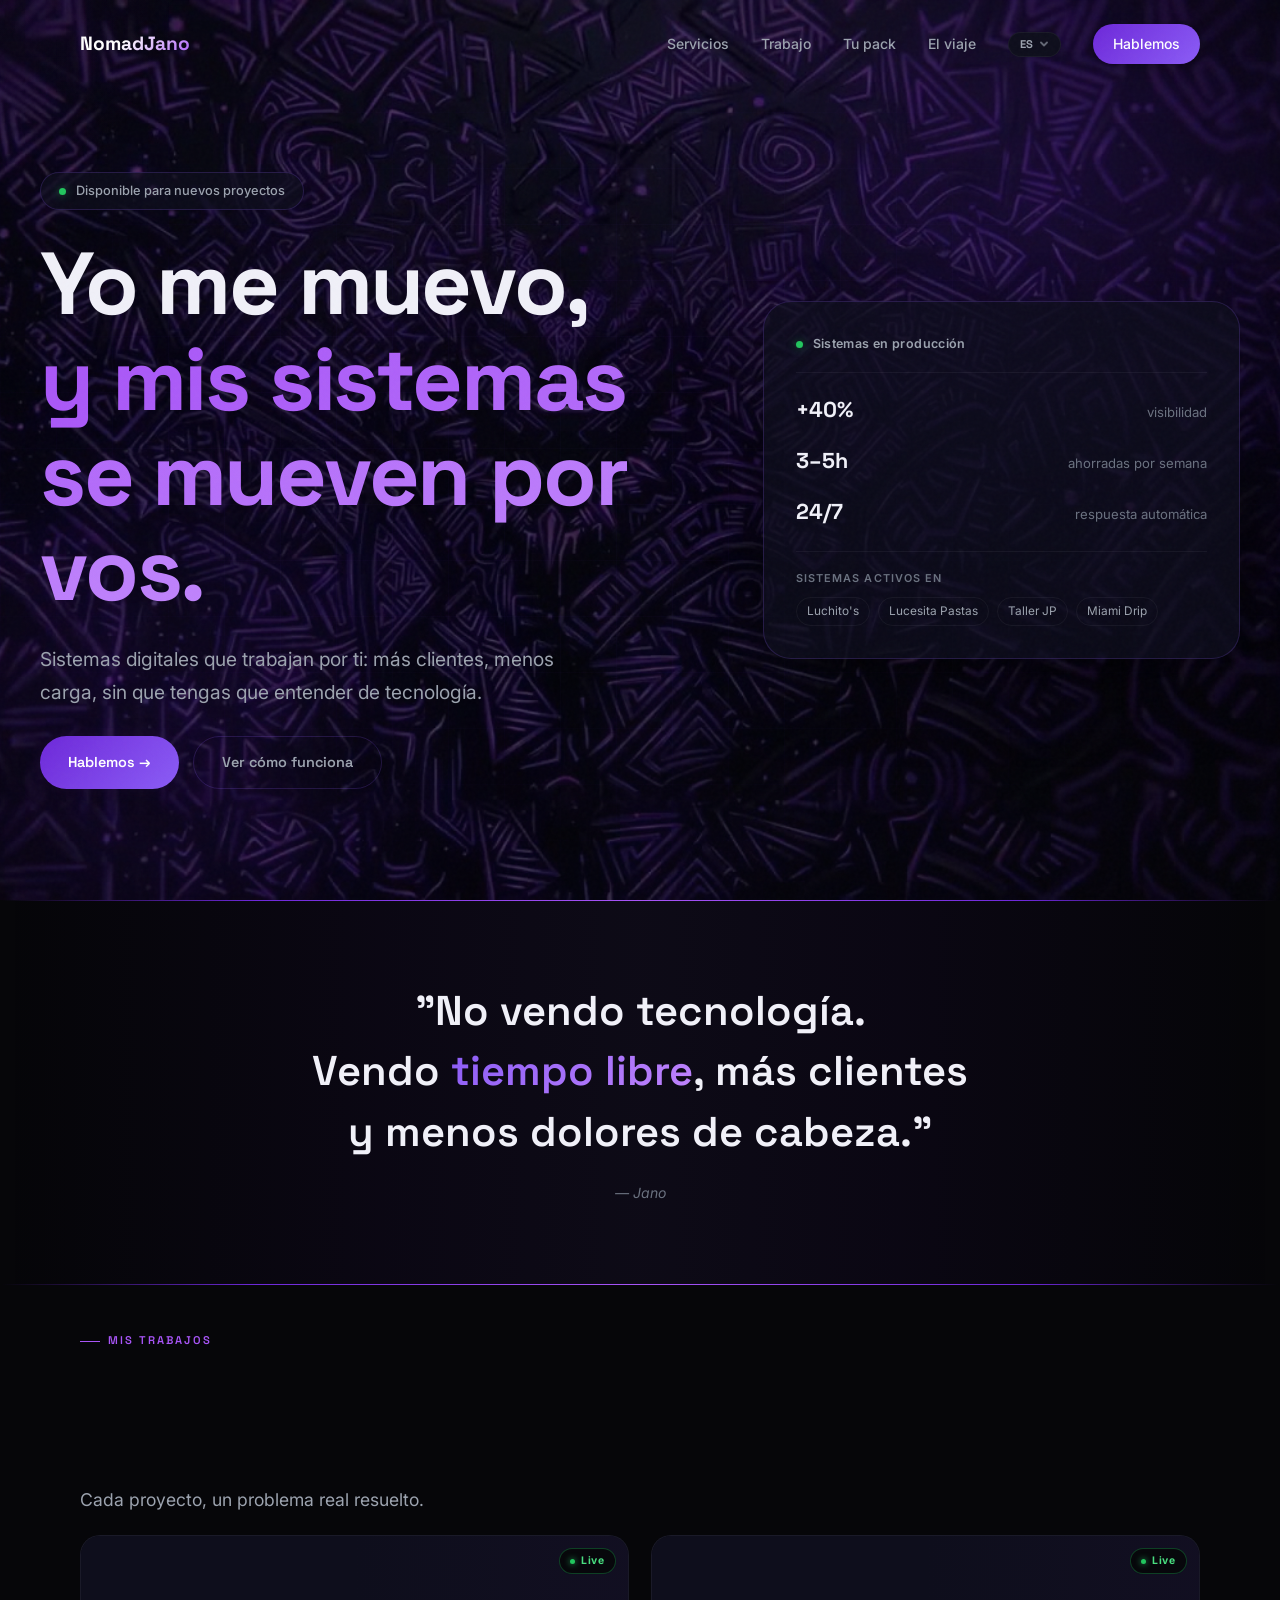
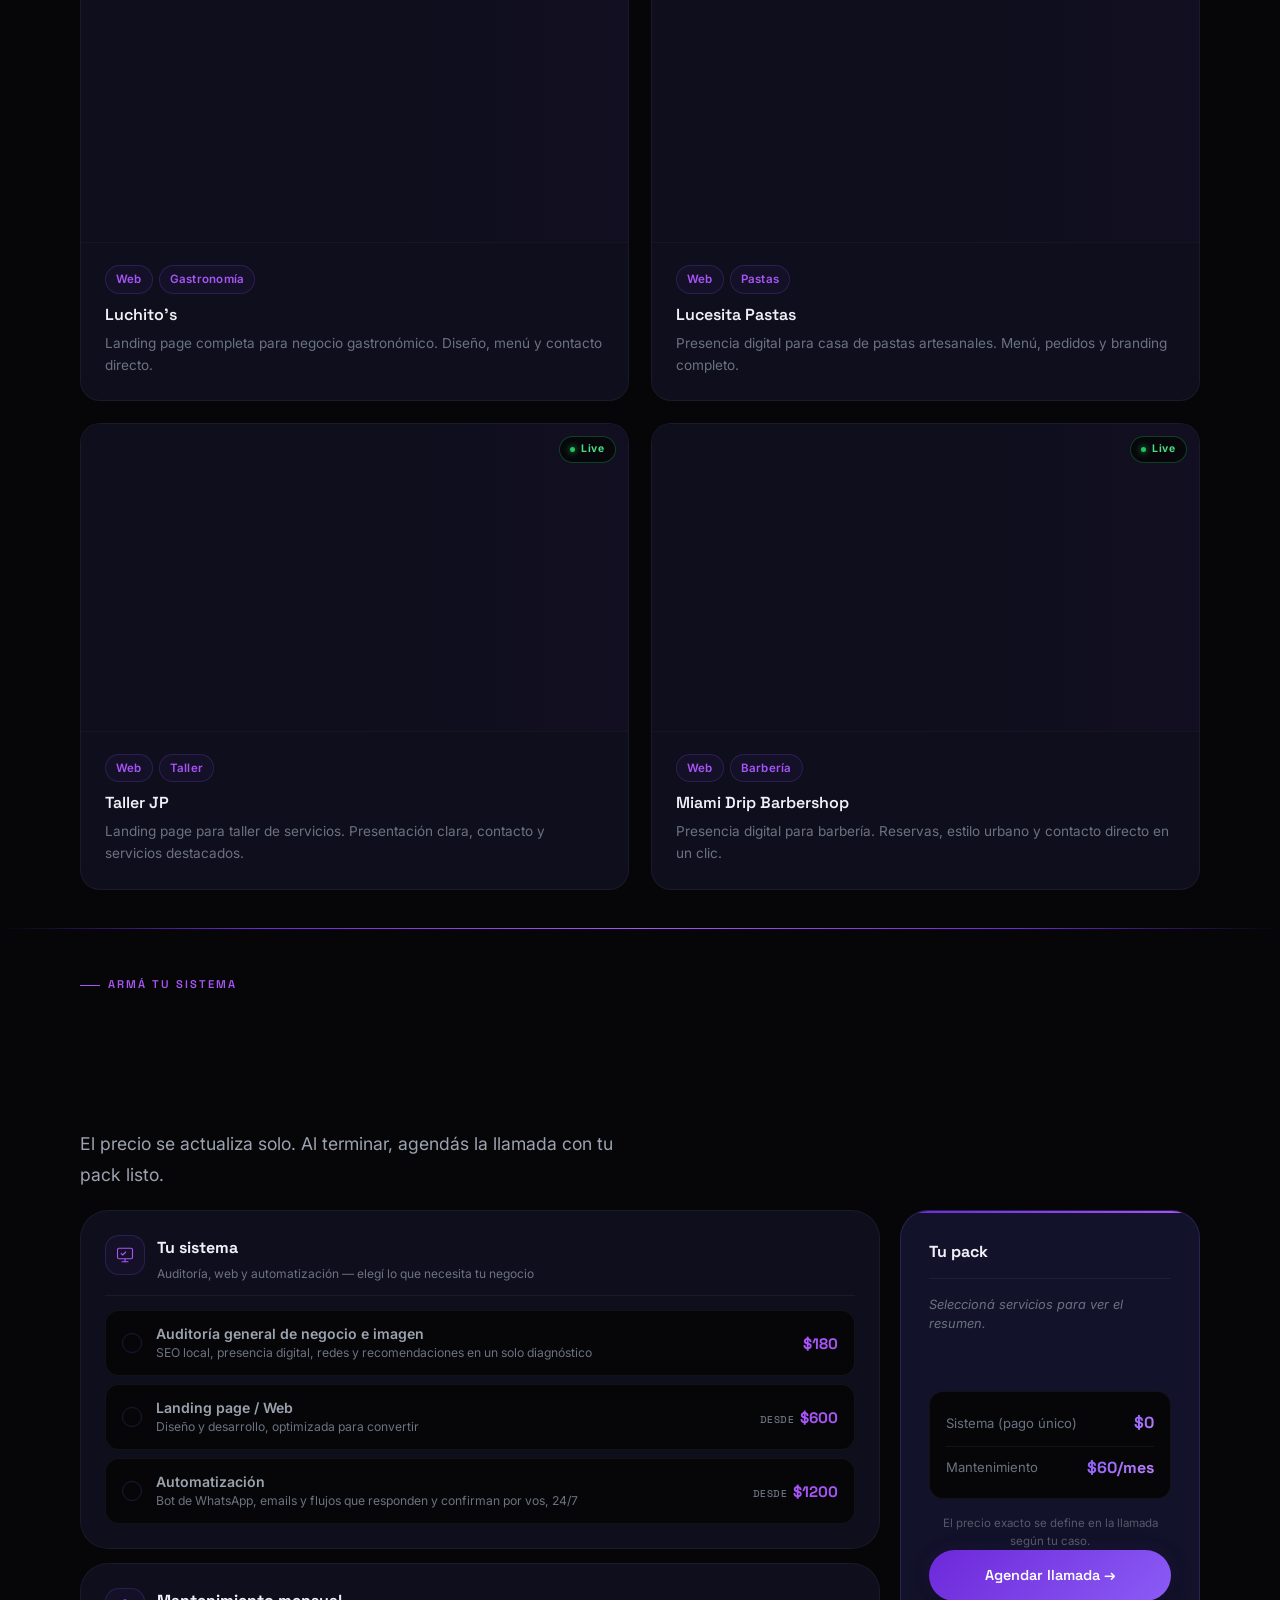
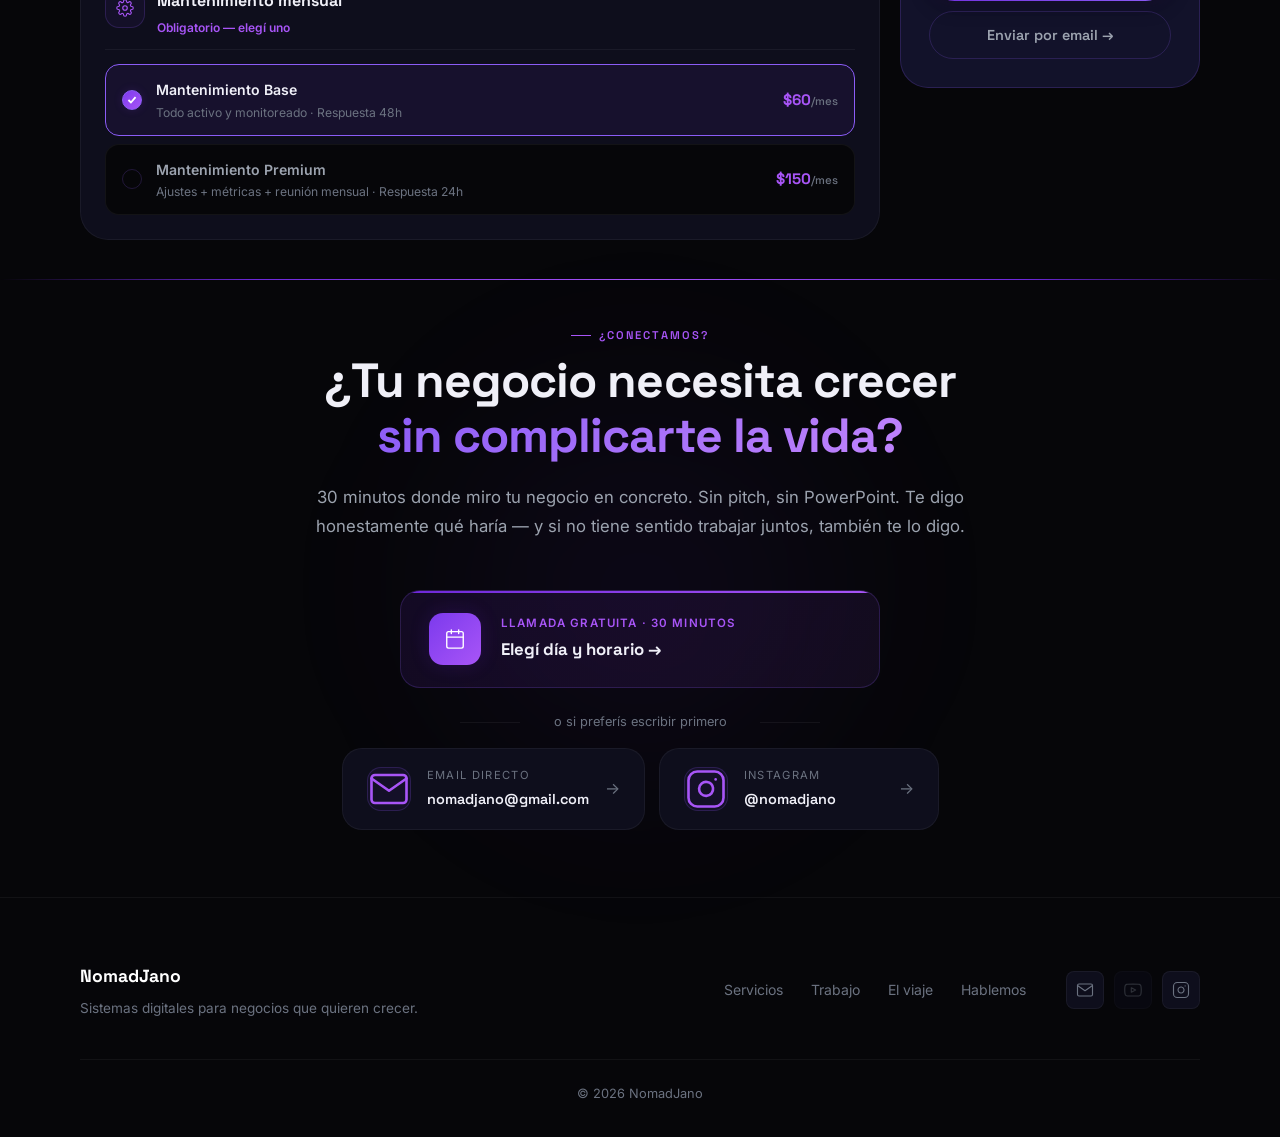
==== commit 2db0f0ee: "Add background video, split Servicios/El viaje into their own pages, add cursor-reactive rune field " ====
--- a/index.html
+++ b/index.html
@@ -114,6 +114,13 @@
 </head>
 <body>
 
+  <!-- BACKGROUND VIDEO -->
+  <video class="bg-video" autoplay muted loop playsinline poster="./assets/video/bg-pattern-poster.jpg" aria-hidden="true">
+    <source src="./assets/video/bg-pattern.mp4" type="video/mp4">
+  </video>
+  <div class="bg-video-overlay" aria-hidden="true"></div>
+  <canvas class="rune-field" id="runeField" aria-hidden="true"></canvas>
+
   <!-- PROGRESS BAR -->
   <div class="scroll-progress" id="scrollProgress" aria-hidden="true"></div>
 
@@ -122,10 +129,10 @@
     <div class="nav__container">
       <a href="#inicio" class="nav__logo">NomadJano</a>
       <div class="nav__links">
-        <a href="#servicios" data-i18n="nav.services">Servicios</a>
+        <a href="servicios.html" target="_blank" rel="noopener noreferrer" data-i18n="nav.services">Servicios</a>
         <a href="#trabajo" data-i18n="nav.work">Trabajo</a>
         <a href="#pack" data-i18n="nav.pack">Tu pack</a>
-        <a href="#viaje" data-i18n="nav.journey">El viaje</a>
+        <a href="viaje.html" target="_blank" rel="noopener noreferrer" data-i18n="nav.journey">El viaje</a>
         <div class="lang-dropdown" id="langSwitcher">
           <button class="lang-trigger" id="langTrigger" type="button" aria-haspopup="listbox" aria-expanded="false">
             <span class="lang-trigger__code" id="langCurrentCode">ES</span>
@@ -151,10 +158,10 @@
   <!-- MOBILE MENU -->
   <div class="mobile-menu" id="mobileMenu" aria-hidden="true">
     <button class="mobile-menu__close" id="closeMenu" aria-label="Cerrar menú">✕</button>
-    <a href="#servicios" class="mobile-menu__link" data-i18n="nav.services">Servicios</a>
+    <a href="servicios.html" target="_blank" rel="noopener noreferrer" class="mobile-menu__link" data-i18n="nav.services">Servicios</a>
     <a href="#trabajo" class="mobile-menu__link" data-i18n="nav.work">Trabajo</a>
     <a href="#pack" class="mobile-menu__link" data-i18n="nav.pack">Tu pack</a>
-    <a href="#viaje" class="mobile-menu__link" data-i18n="nav.journey">El viaje</a>
+    <a href="viaje.html" target="_blank" rel="noopener noreferrer" class="mobile-menu__link" data-i18n="nav.journey">El viaje</a>
     <div class="lang-switcher lang-switcher--mobile">
       <button class="lang-btn active" data-lang="es">ES</button>
       <button class="lang-btn" data-lang="en">EN</button>
@@ -189,7 +196,7 @@
         </p>
         <div class="hero__actions">
           <a href="#contacto" class="btn btn--primary" data-i18n="hero.cta1">Hablemos →</a>
-          <a href="#servicios" class="btn btn--ghost" data-i18n="hero.cta2">Ver cómo funciona</a>
+          <a href="servicios.html" target="_blank" rel="noopener noreferrer" class="btn btn--ghost" data-i18n="hero.cta2">Ver cómo funciona</a>
         </div>
       </div>
 
@@ -226,96 +233,6 @@
       </div>
     </div>
 
-  </section>
-
-  <div class="section-divider" role="separator"></div>
-
-  <!-- ======================================
-       SERVICIOS
-  ======================================= -->
-  <section class="servicios" id="servicios">
-    <div class="container">
-      <div class="section-header">
-        <span class="section-label reveal-up" data-i18n="s01.label">Lo que consigues</span>
-        <h2 class="section-title reveal-clip">
-          <span data-i18n="s01.title">Tu negocio en piloto automático.</span><br>
-          <span class="gradient-text" data-i18n="s01.titleGradient">Sin tecnicismos.</span>
-        </h2>
-        <p class="section-subtitle reveal-up" data-i18n="s01.subtitle">
-          No importa si tenés un hostel en Buenos Aires o un café en Lisboa.
-          Construyo los sistemas para que crezcas sin que dependas de mí para siempre.
-        </p>
-      </div>
-
-      <div class="servicios__grid">
-        <div class="servicio-card">
-          <div class="servicio-card__icon">
-            <svg viewBox="0 0 24 24" fill="none" stroke="currentColor" stroke-width="1.5" stroke-linecap="round" stroke-linejoin="round">
-              <path d="M17 21v-2a4 4 0 0 0-4-4H5a4 4 0 0 0-4 4v2"/>
-              <circle cx="9" cy="7" r="4"/>
-              <path d="M23 21v-2a4 4 0 0 0-3-3.87"/>
-              <path d="M16 3.13a4 4 0 0 1 0 7.75"/>
-            </svg>
-          </div>
-          <div class="servicio-card__number">01</div>
-          <h3 class="servicio-card__title">
-            <span data-i18n="srv01.title">Más clientes,</span><br>
-            <span data-i18n="srv01.titleLine2">sin más esfuerzo</span>
-          </h3>
-          <p class="servicio-card__desc" data-i18n="srv01.desc">
-            Aparecé donde están tus clientes. Web que convierte, Google Maps optimizado, presencia impecable que genera confianza desde el primer clic.
-          </p>
-          <ul class="servicio-card__tags">
-            <li data-i18n="srv01.tag1">Más reservas directas</li>
-            <li data-i18n="srv01.tag2">Primero en búsquedas locales</li>
-            <li data-i18n="srv01.tag3">Web que vende mientras dormís</li>
-          </ul>
-        </div>
-
-        <div class="servicio-card servicio-card--featured">
-          <div class="servicio-card__icon">
-            <svg viewBox="0 0 24 24" fill="none" stroke="currentColor" stroke-width="1.5" stroke-linecap="round" stroke-linejoin="round">
-              <polyline points="22 12 18 12 15 21 9 3 6 12 2 12"/>
-            </svg>
-          </div>
-          <div class="servicio-card__number">02</div>
-          <h3 class="servicio-card__title">
-            <span data-i18n="srv02.title">Menos trabajo,</span><br>
-            <span data-i18n="srv02.titleLine2">mismos resultados</span>
-          </h3>
-          <p class="servicio-card__desc" data-i18n="srv02.desc">
-            Confirmaciones, seguimientos, publicaciones, reportes. Todo lo repetitivo, automatizado. Recuperás horas cada semana sin contratar a nadie.
-          </p>
-          <ul class="servicio-card__tags">
-            <li data-i18n="srv02.tag1">3–5 horas libres por semana</li>
-            <li data-i18n="srv02.tag2">Menos errores humanos</li>
-            <li data-i18n="srv02.tag3">Operación sin fricciones</li>
-          </ul>
-        </div>
-
-        <div class="servicio-card">
-          <div class="servicio-card__icon">
-            <svg viewBox="0 0 24 24" fill="none" stroke="currentColor" stroke-width="1.5" stroke-linecap="round" stroke-linejoin="round">
-              <rect x="2" y="3" width="20" height="14" rx="2" ry="2"/>
-              <line x1="8" y1="21" x2="16" y2="21"/>
-              <line x1="12" y1="17" x2="12" y2="21"/>
-            </svg>
-          </div>
-          <div class="servicio-card__number">03</div>
-          <h3 class="servicio-card__title">
-            <span data-i18n="srv03.title">Presencia activa</span><br>
-            <span data-i18n="srv03.titleLine2">sin levantar un dedo</span>
-          </h3>
-          <p class="servicio-card__desc" data-i18n="srv03.desc">
-            Tu negocio siempre activo online. Contenido generado y publicado con sistemas inteligentes que hablan con la voz de tu marca, todos los días.
-          </p>
-          <ul class="servicio-card__tags">
-            <li data-i18n="srv03.tag2">Respuestas automáticas 24/7</li>
-            <li data-i18n="srv03.tag3">Marca siempre presente</li>
-          </ul>
-        </div>
-      </div>
-    </div>
   </section>
 
   <div class="section-divider" role="separator"></div>
@@ -581,67 +498,6 @@
   <div class="section-divider" role="separator"></div>
 
   <!-- ======================================
-       EL VIAJE
-  ======================================= -->
-  <section class="viaje" id="viaje">
-    <div class="viaje__bg">
-      <div class="viaje__orb"></div>
-    </div>
-    <div class="container">
-      <div class="viaje__content">
-        <div class="viaje__text reveal-up">
-          <span class="section-label" data-i18n="journey.label">El viaje</span>
-          <h2 class="section-title reveal-clip">
-            <span data-i18n="journey.title">Una vida construida</span><br>
-            <span class="gradient-text" data-i18n="journey.titleGradient">en movimiento</span>
-          </h2>
-          <p class="viaje__desc" data-i18n="journey.desc1">
-            No trabajo desde una oficina. Trabajo desde hostels, cafés con buena conexión y rincones inesperados del mundo. En YouTube documento el proceso: los sistemas que construyo, los lugares que habito, las lecciones que aprendo.
-          </p>
-          <p class="viaje__desc" data-i18n="journey.desc2">
-            No es un canal de "hacerse rico online". Es el diario honesto de alguien construyendo una vida diferente, a su manera, con tecnología e internet.
-          </p>
-          <div class="viaje__actions">
-            <span class="btn btn--primary btn--disabled" aria-disabled="true" data-i18n="journey.btn">Ver el canal →</span>
-            <span class="viaje__badge">
-              <span class="viaje__badge-dot"></span>
-              <span data-i18n="journey.badge">Pronto disponible</span>
-            </span>
-          </div>
-        </div>
-        <div class="viaje__visual reveal-up">
-          <div class="viaje__card">
-            <div class="viaje__card-inner">
-              <svg viewBox="0 0 24 24" fill="none" stroke="currentColor" stroke-width="1" stroke-linecap="round" stroke-linejoin="round">
-                <path d="M22.54 6.42a2.78 2.78 0 0 0-1.95-1.97C18.88 4 12 4 12 4s-6.88 0-8.59.45A2.78 2.78 0 0 0 1.46 6.42 29 29 0 0 0 1 12a29 29 0 0 0 .46 5.58A2.78 2.78 0 0 0 3.41 19.6C5.12 20 12 20 12 20s6.88 0 8.59-.4a2.78 2.78 0 0 0 1.95-1.97A29 29 0 0 0 23 12a29 29 0 0 0-.46-5.58z"/>
-                <polygon points="9.75 15.02 15.5 12 9.75 8.98 9.75 15.02"/>
-              </svg>
-              <span data-i18n="journey.cardTitle">Canal de YouTube</span>
-              <small data-i18n="journey.cardSoon">próximamente</small>
-            </div>
-          </div>
-          <div class="viaje__stats">
-            <div class="viaje__stat">
-              <strong data-i18n="journey.stat1title">&lt;24h</strong>
-              <span data-i18n="journey.stat1sub">Tiempo de respuesta garantizado</span>
-            </div>
-            <div class="viaje__stat">
-              <strong data-i18n="journey.stat2title">100%</strong>
-              <span data-i18n="journey.stat2sub">Proyectos entregados en plazo</span>
-            </div>
-            <div class="viaje__stat">
-              <strong data-i18n="journey.stat3title">0</strong>
-              <span data-i18n="journey.stat3sub">Sistemas caídos sin aviso</span>
-            </div>
-          </div>
-        </div>
-      </div>
-    </div>
-  </section>
-
-  <div class="section-divider" role="separator"></div>
-
-  <!-- ======================================
        CONTACTO
   ======================================= -->
   <section class="contacto" id="contacto">
@@ -721,9 +577,9 @@
           <p class="footer__tagline" data-i18n="footer.tagline">Sistemas digitales para negocios que quieren crecer.</p>
         </div>
         <nav class="footer__nav" aria-label="Footer navigation">
-          <a href="#servicios" data-i18n="nav.services">Servicios</a>
+          <a href="servicios.html" target="_blank" rel="noopener noreferrer" data-i18n="nav.services">Servicios</a>
           <a href="#trabajo" data-i18n="nav.work">Trabajo</a>
-          <a href="#viaje" data-i18n="nav.journey">El viaje</a>
+          <a href="viaje.html" target="_blank" rel="noopener noreferrer" data-i18n="nav.journey">El viaje</a>
           <a href="#contacto" data-i18n="nav.cta">Hablemos</a>
         </nav>
         <div class="footer__social">
--- a/assets/css/styles.css
+++ b/assets/css/styles.css
@@ -73,6 +73,40 @@
 ul { list-style: none; }
 img, svg { max-width: 100%; }
 button { cursor: pointer; border: none; background: none; font-family: inherit; }
+
+/* ------------------------------------------------
+   BACKGROUND VIDEO
+   ------------------------------------------------ */
+
+.bg-video {
+  position: fixed;
+  inset: 0;
+  width: 100%;
+  height: 100%;
+  object-fit: cover;
+  z-index: -2;
+  pointer-events: none;
+}
+
+.bg-video-overlay {
+  position: fixed;
+  inset: 0;
+  z-index: -1;
+  background: var(--bg-deep);
+  opacity: 0.65;
+  pointer-events: none;
+}
+
+/* ------------------------------------------------
+   RUNE FIELD — cursor-reactive symbol swarm
+   ------------------------------------------------ */
+
+.rune-field {
+  position: fixed;
+  inset: 0;
+  z-index: -1;
+  pointer-events: none;
+}
 
 /* ------------------------------------------------
    NOISE TEXTURE OVERLAY
@@ -762,6 +796,12 @@
   gap: 20px;
 }
 
+.servicios__cta {
+  display: flex;
+  justify-content: center;
+  margin-top: clamp(32px, 5vw, 48px);
+}
+
 .servicio-card {
   position: relative;
   padding: clamp(28px, 4vw, 44px) clamp(24px, 3vw, 36px);
@@ -835,20 +875,6 @@
 .servicio-card__icon svg {
   width: 22px;
   height: 22px;
-}
-
-.servicio-card__number {
-  position: absolute;
-  top: -8px;
-  right: 20px;
-  font-family: var(--font-display);
-  font-size: clamp(3.2rem, 6vw, 4.6rem);
-  font-weight: 700;
-  color: var(--text-primary);
-  opacity: 0.05;
-  line-height: 1;
-  pointer-events: none;
-  user-select: none;
 }
 
 .servicio-card__title {
@@ -1729,6 +1755,10 @@
     opacity: 1 !important;
     transform: none !important;
     clip-path: none !important;
+  }
+
+  .bg-video {
+    display: none;
   }
 }
 
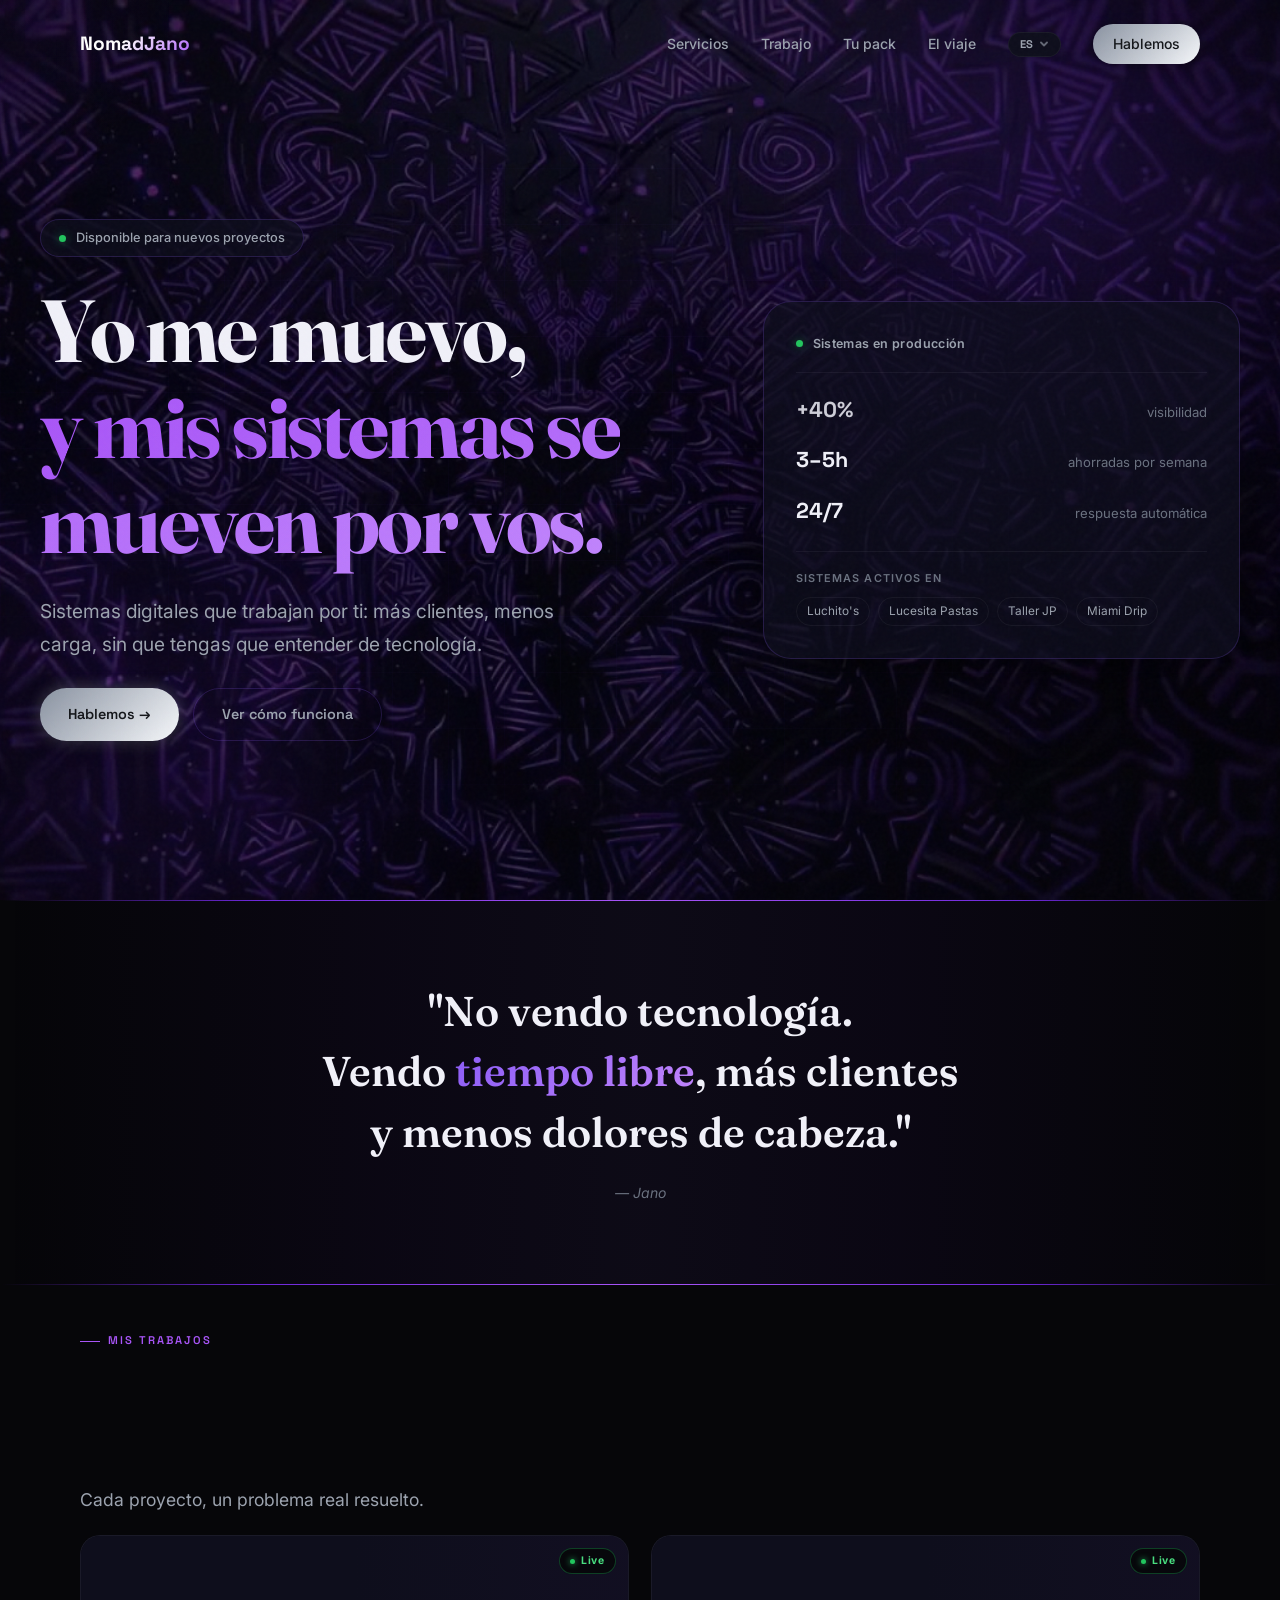
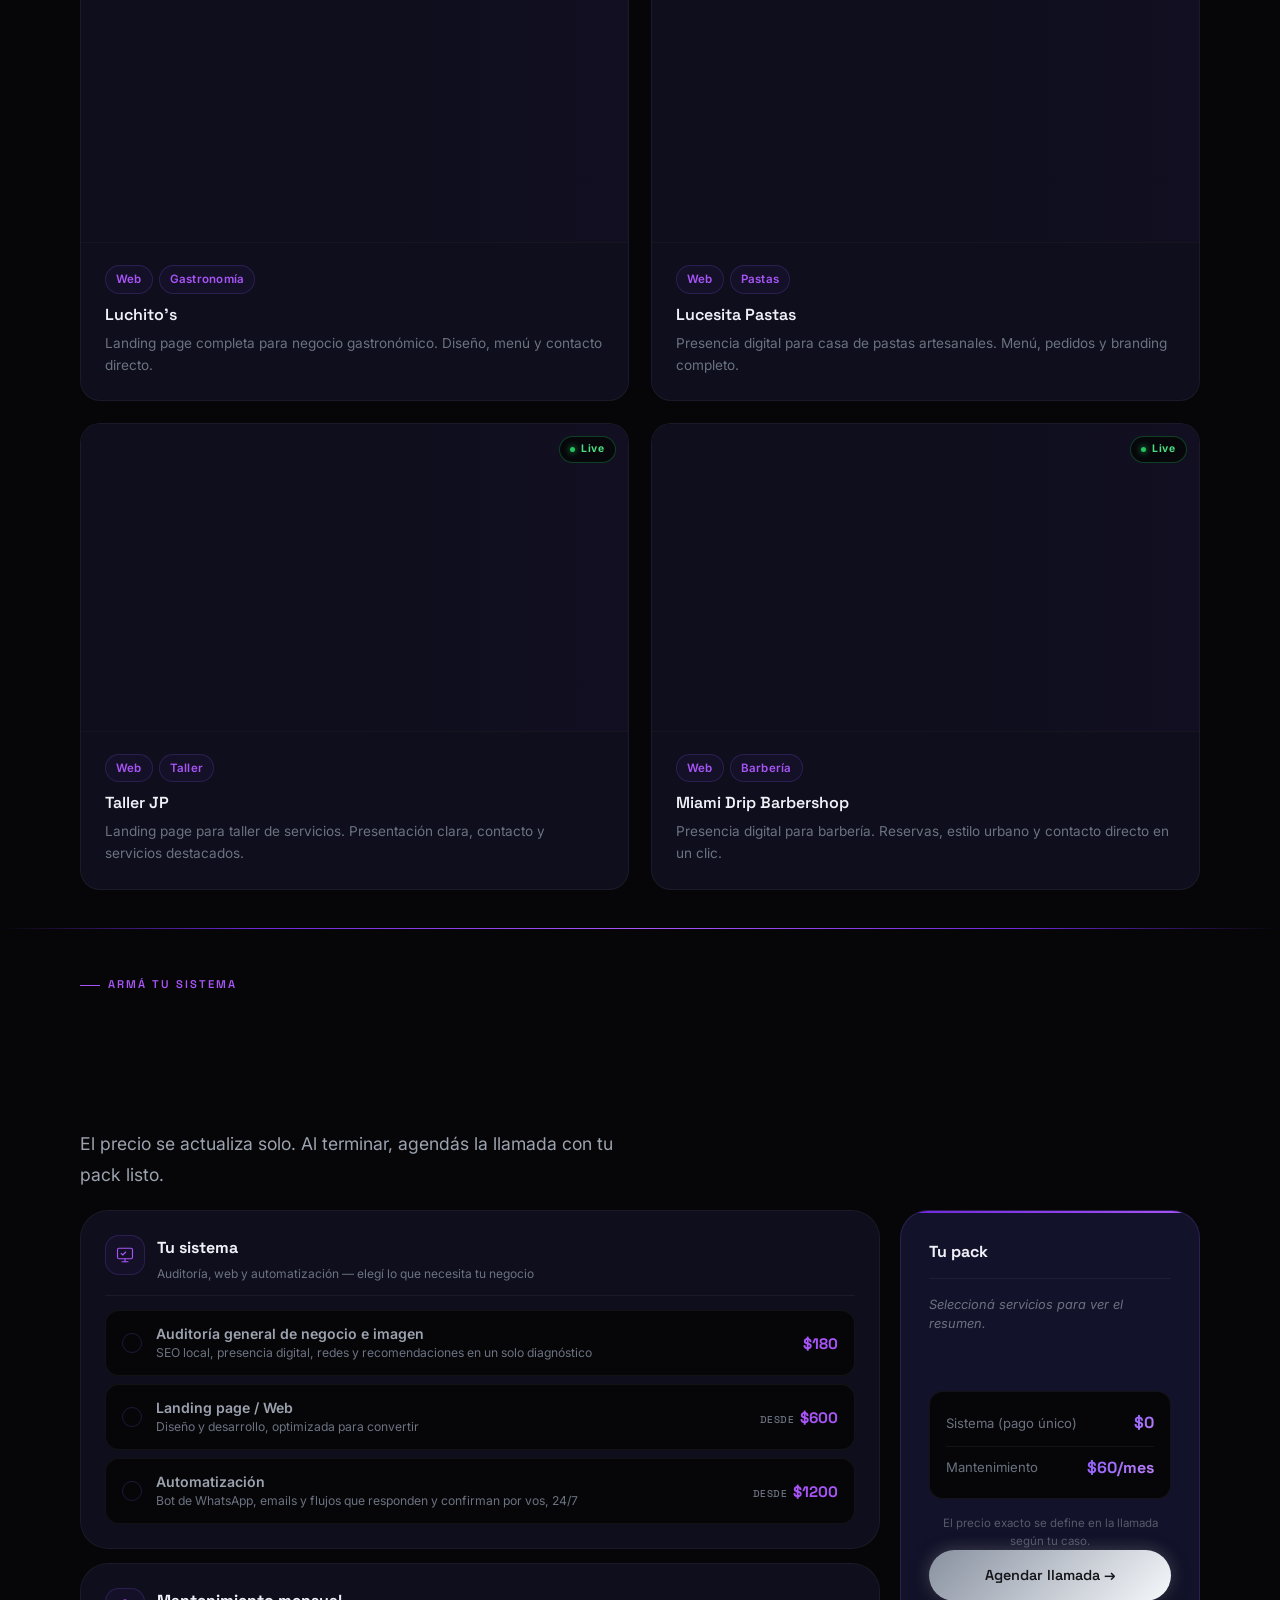
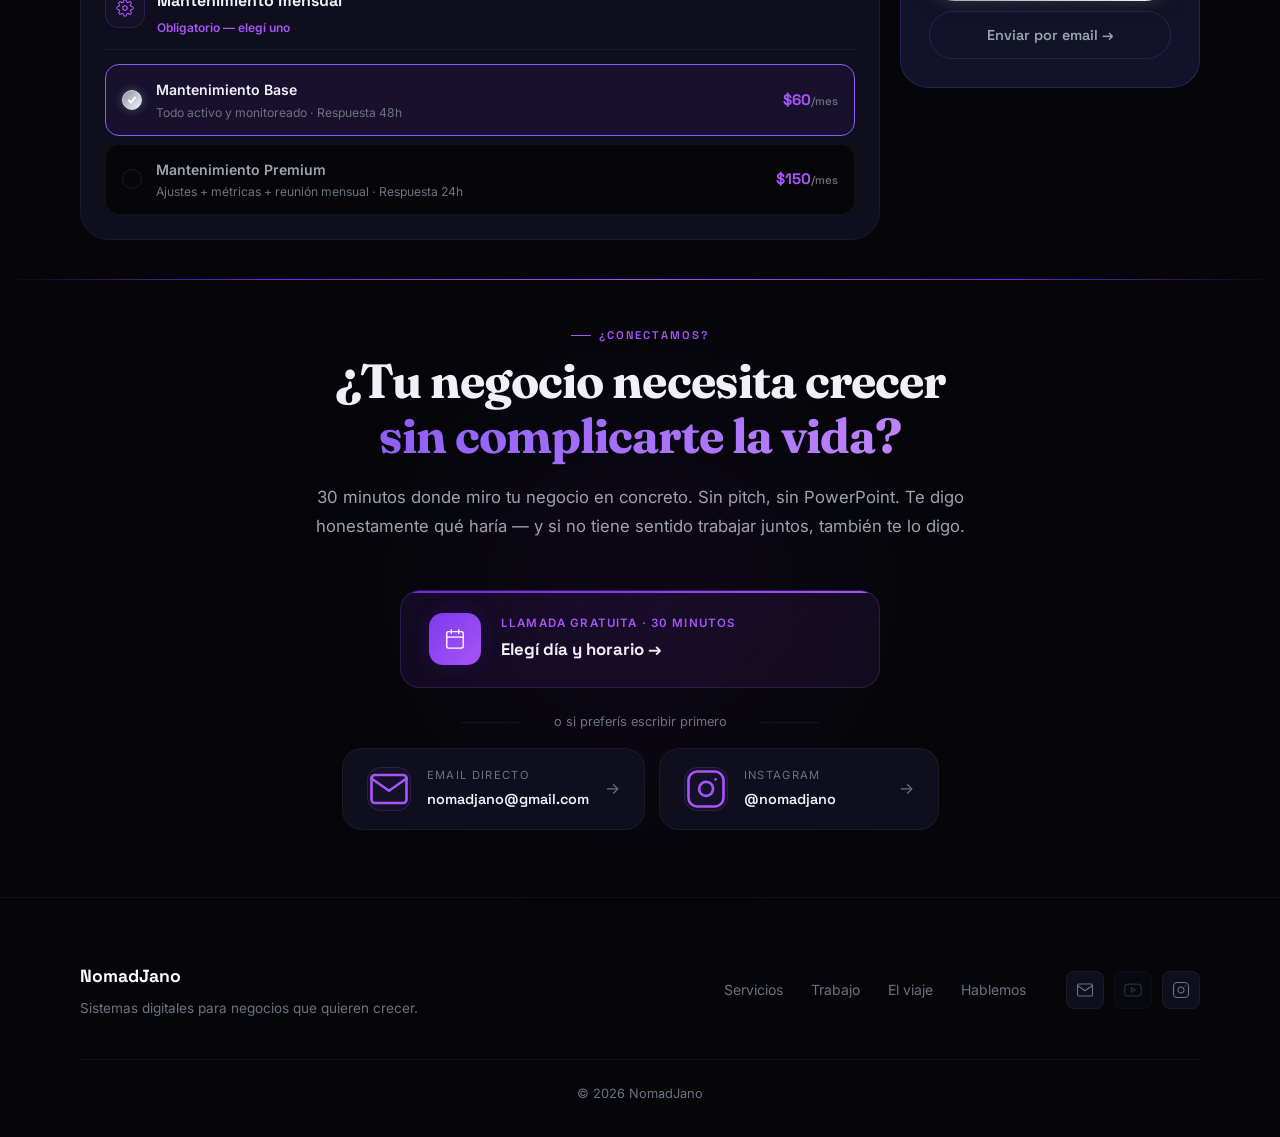
==== commit 1b895003: "Add real rune glyphs, silver accent, Fraunces headlines, vegvisir background for El viaje - Rune fie" ====
--- a/index.html
+++ b/index.html
@@ -30,7 +30,7 @@
   <link rel="icon" type="image/svg+xml" href="./assets/favicon.svg">
   <link rel="preconnect" href="https://fonts.googleapis.com">
   <link rel="preconnect" href="https://fonts.gstatic.com" crossorigin>
-  <link href="https://fonts.googleapis.com/css2?family=Space+Grotesk:wght@300;400;500;600;700&family=Inter:ital,wght@0,300;0,400;0,500;1,400&display=swap" rel="stylesheet">
+  <link href="https://fonts.googleapis.com/css2?family=Space+Grotesk:wght@300;400;500;600;700&family=Fraunces:ital,opsz,wght@0,9..144,400;0,9..144,500;0,9..144,600;0,9..144,700;1,9..144,500&family=Inter:ital,wght@0,300;0,400;0,500;1,400&display=swap" rel="stylesheet">
   <link rel="stylesheet" href="./assets/css/styles.css">
 
   <script type="application/ld+json">
--- a/assets/css/styles.css
+++ b/assets/css/styles.css
@@ -22,6 +22,11 @@
   --violet-glow:     rgba(124, 58, 237, 0.16);
   --violet-subtle:   rgba(124, 58, 237, 0.06);
 
+  --accent-600:      #8891a0;
+  --accent-500:      #d3d9e3;
+  --accent-400:      #f6f8fb;
+  --accent-glow:     rgba(210, 218, 230, 0.32);
+
   --text-primary:    #f0f0f8;
   --text-secondary:  #9ca3af;
   --text-muted:      #6b7280;
@@ -30,6 +35,7 @@
   --border-subtle:   rgba(255, 255, 255, 0.05);
 
   --font-display:    'Space Grotesk', sans-serif;
+  --font-serif:      'Fraunces', serif;
   --font-body:       'Inter', sans-serif;
 
   --section-pad:     clamp(20px, 3vw, 40px);
@@ -88,6 +94,11 @@
   pointer-events: none;
 }
 
+.bg-video--fit {
+  object-fit: contain;
+  background: var(--bg-deep);
+}
+
 .bg-video-overlay {
   position: fixed;
   inset: 0;
@@ -160,7 +171,7 @@
 }
 
 .section-title {
-  font-family: var(--font-display);
+  font-family: var(--font-serif);
   font-size: clamp(2rem, 4vw, 3.2rem);
   font-weight: 700;
   line-height: 1.12;
@@ -197,14 +208,14 @@
 }
 
 .btn--primary {
-  background: linear-gradient(135deg, var(--violet-700), var(--violet-500));
-  color: #fff;
-  box-shadow: 0 4px 20px rgba(0,0,0,0.45), 0 0 16px var(--violet-glow);
+  background: linear-gradient(135deg, var(--accent-600), var(--accent-400));
+  color: #14161a;
+  box-shadow: 0 4px 20px rgba(0,0,0,0.45), 0 0 16px var(--accent-glow);
 }
 
 .btn--primary:hover {
   transform: translateY(-2px);
-  box-shadow: 0 6px 28px rgba(0,0,0,0.5), 0 0 24px rgba(139, 92, 246, 0.25);
+  box-shadow: 0 6px 28px rgba(0,0,0,0.5), 0 0 24px rgba(210, 218, 230, 0.35);
   filter: brightness(1.05);
 }
 
@@ -240,6 +251,7 @@
   font-weight: 600;
   color: var(--violet-400);
   letter-spacing: 0.02em;
+  transition: background 0.3s ease, border-color 0.3s ease, color 0.3s ease;
 }
 
 /* ------------------------------------------------
@@ -353,9 +365,9 @@
 
 .nav__cta {
   padding: 9px 20px;
-  background: linear-gradient(135deg, var(--violet-700), var(--violet-500));
+  background: linear-gradient(135deg, var(--accent-600), var(--accent-400));
   border-radius: var(--radius-full);
-  color: #fff !important;
+  color: #14161a !important;
   font-size: 0.85rem;
   font-weight: 600;
   box-shadow: 0 2px 12px rgba(0,0,0,0.4);
@@ -364,7 +376,7 @@
 
 .nav__cta:hover {
   transform: translateY(-1px) !important;
-  box-shadow: 0 4px 18px rgba(0,0,0,0.45), 0 0 16px rgba(139, 92, 246, 0.25) !important;
+  box-shadow: 0 4px 18px rgba(0,0,0,0.45), 0 0 16px rgba(210, 218, 230, 0.35) !important;
   filter: brightness(1.05);
 }
 
@@ -442,11 +454,11 @@
 .mobile-menu__cta {
   margin-top: 8px;
   padding: 16px 40px;
-  background: linear-gradient(135deg, var(--violet-600), var(--violet-400));
+  background: linear-gradient(135deg, var(--accent-600), var(--accent-400));
   border-radius: var(--radius-full);
-  color: #fff !important;
+  color: #14161a !important;
   font-size: 1.1rem;
-  box-shadow: 0 0 40px var(--violet-glow);
+  box-shadow: 0 0 40px var(--accent-glow);
 }
 
 /* ------------------------------------------------
@@ -570,7 +582,7 @@
 
 /* Title */
 .hero__title {
-  font-family: var(--font-display);
+  font-family: var(--font-serif);
   font-size: clamp(2.6rem, 7vw, 5.5rem);
   font-weight: 700;
   line-height: 1.08;
@@ -759,7 +771,7 @@
 }
 
 .manifiesto__text {
-  font-family: var(--font-display);
+  font-family: var(--font-serif);
   font-size: clamp(1.4rem, 3.5vw, 2.6rem);
   font-weight: 600;
   line-height: 1.45;
@@ -1048,6 +1060,12 @@
 
 .proyecto-card--live:hover {
   border-color: var(--violet-600) !important;
+}
+
+.proyecto-card--live:hover .tag {
+  background: rgba(210, 218, 230, 0.14);
+  border-color: rgba(210, 218, 230, 0.5);
+  color: var(--accent-400);
 }
 
 .proyecto-card__visual {
@@ -1166,7 +1184,7 @@
   display: grid;
   grid-template-columns: 1fr 1fr;
   gap: clamp(48px, 8vw, 100px);
-  align-items: start;
+  align-items: center;
 }
 
 .viaje__desc {
@@ -1308,7 +1326,7 @@
 }
 
 .contacto__title {
-  font-family: var(--font-display);
+  font-family: var(--font-serif);
   font-size: clamp(2rem, 4vw, 3rem);
   font-weight: 700;
   line-height: 1.15;
@@ -1345,10 +1363,10 @@
 }
 
 .contacto-option:hover {
-  border-color: var(--violet-600);
+  border-color: var(--accent-500);
   background: var(--bg-card-hover);
   transform: translateY(-3px);
-  box-shadow: 0 12px 36px rgba(109, 40, 217, 0.2);
+  box-shadow: 0 12px 36px rgba(210, 218, 230, 0.22);
 }
 
 .contacto-option__icon {
@@ -1366,9 +1384,9 @@
 }
 
 .contacto-option:hover .contacto-option__icon {
-  background: rgba(124, 58, 237, 0.15);
-  border-color: var(--violet-500);
-  color: var(--violet-300);
+  background: rgba(210, 218, 230, 0.15);
+  border-color: var(--accent-500);
+  color: var(--accent-400);
 }
 
 .contacto-option__text {
@@ -1400,7 +1418,7 @@
 
 .contacto-option:hover .contacto-option__arrow {
   transform: translateX(4px);
-  color: var(--violet-400);
+  color: var(--accent-400);
 }
 
 .contacto__micro {
@@ -1437,10 +1455,10 @@
 }
 
 .contacto-calendly:hover {
-  border-color: var(--violet-500);
-  background: linear-gradient(135deg, rgba(109, 40, 217, 0.2), rgba(168, 85, 247, 0.12));
+  border-color: var(--accent-500);
+  background: linear-gradient(135deg, rgba(210, 218, 230, 0.14), rgba(210, 218, 230, 0.08));
   transform: translateY(-3px);
-  box-shadow: 0 16px 48px rgba(109, 40, 217, 0.28);
+  box-shadow: 0 16px 48px rgba(210, 218, 230, 0.24);
 }
 
 .contacto-calendly__icon {
@@ -1912,9 +1930,9 @@
 }
 
 .lang-btn.active {
-  background: linear-gradient(135deg, var(--violet-600), var(--violet-400));
-  color: #fff;
-  box-shadow: 0 0 12px var(--violet-glow);
+  background: linear-gradient(135deg, var(--accent-600), var(--accent-400));
+  color: #14161a;
+  box-shadow: 0 0 12px var(--accent-glow);
 }
 
 .lang-btn:hover:not(.active) {
@@ -2494,9 +2512,9 @@
 
 .pack-item.pack-item--selected .pack-item__check,
 .pack-item--radio.pack-item--selected .pack-item__check {
-  background: linear-gradient(135deg, var(--violet-600), var(--violet-400));
-  border-color: var(--violet-500);
-  box-shadow: 0 0 10px var(--violet-glow);
+  background: linear-gradient(135deg, var(--accent-600), var(--accent-400));
+  border-color: var(--accent-500);
+  box-shadow: 0 0 10px var(--accent-glow);
 }
 
 .pack-item.pack-item--selected .pack-item__check svg,
